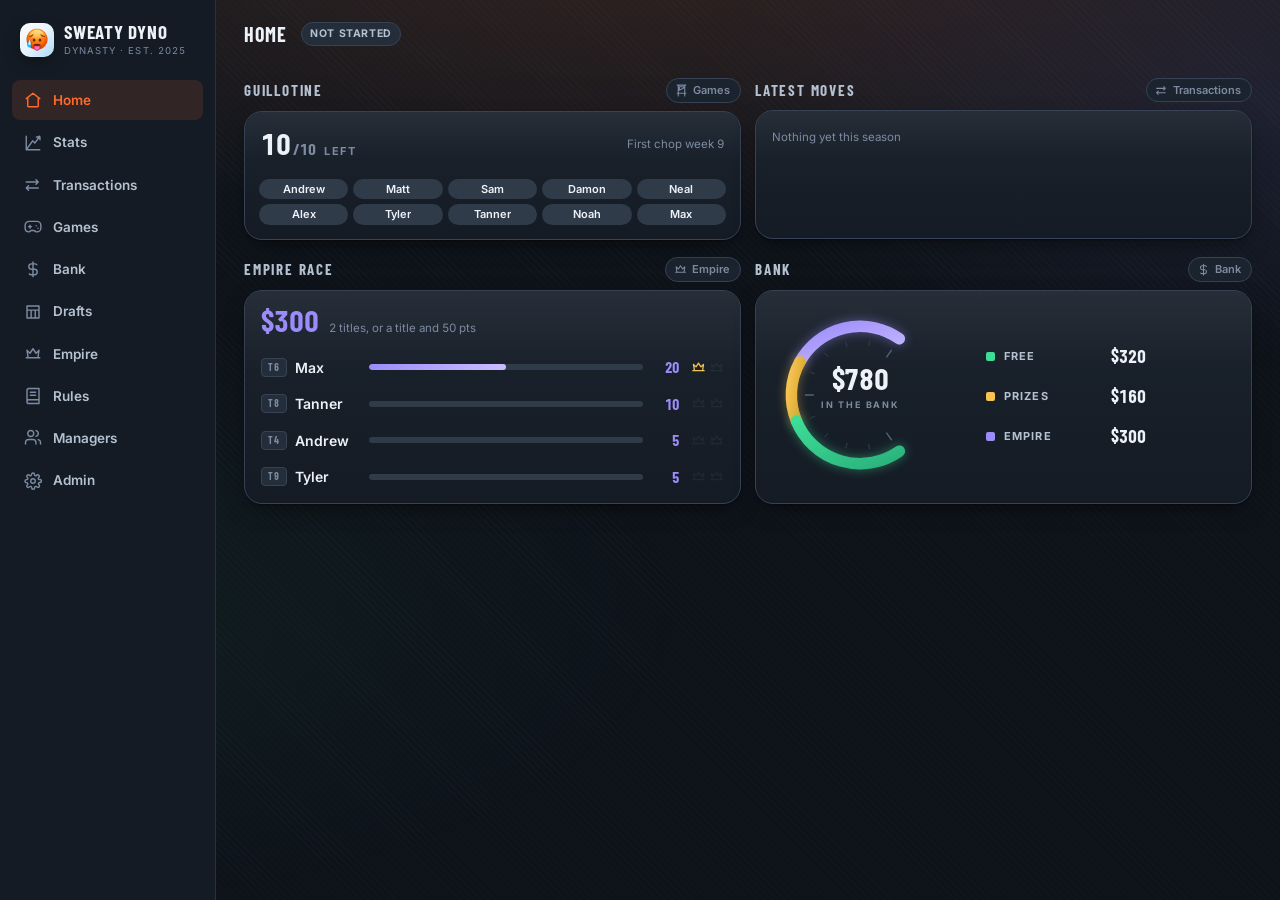
==== sweaty-dyno.html @ fa643830 "Season windows: one line of explanation, a plain header Co-Authored-By: Claude Opus 5.5 <noreply@ant" ====
<!doctype html>
<html lang="en">
<head>
<meta charset="utf-8">
<meta name="viewport" content="width=device-width, initial-scale=1, viewport-fit=cover">
<title>Sweaty Dyno · Dynasty League</title>
<meta name="description" content="Bank, empire pot, minigames, rookie drafts, trades and stats for the Sweaty Dyno dynasty league.">
<meta name="theme-color" content="#0A0D11">
<meta name="mobile-web-app-capable" content="yes">
<meta name="apple-mobile-web-app-capable" content="yes">
<meta name="apple-mobile-web-app-status-bar-style" content="black-translucent">
<link rel="icon" href="[data-uri]">
<link rel="apple-touch-icon" href="apple-touch-icon.png">
<link rel="manifest" href="site.webmanifest">
<link rel="preconnect" href="https://fonts.googleapis.com">
<link rel="preconnect" href="https://fonts.gstatic.com" crossorigin>
<link rel="stylesheet" href="https://fonts.googleapis.com/css2?family=Barlow+Condensed:wght@600;700&family=Inter:wght@400;500;600;700&display=swap">
<style>
/* ============================================================
   SWEATY DYNO — visual system
   Dark telemetry / broadcast aesthetic. Mobile-first.
   ============================================================ */

:root{
  /* ground — a wider value range so cards read as separate planes */
  --bg:#0E131A;
  --bg-2:#141B24;
  --surface:#1B232E;
  --surface-2:#242E3B;
  --surface-3:#303B4A;
  --line:#374355;
  --line-soft:#28323F;

  /* ink */
  --ink:#EDF2F8;
  --ink-2:#B4C1D1;
  --ink-3:#7C8BA0;

  /* signal */
  --heat:#FF6B2C;        /* primary — the dyno needle */
  --heat-dim:#7A3216;
  --mint:#3DDC97;        /* money in / good */
  --gold:#F5C451;        /* champion / empire */
  --violet:#9C8CFA;      /* empire pot */
  --red:#FF4D5E;         /* owed / out */
  --blue:#5AC8FA;

  /* minigame series — the brand accents re-stepped to OKLCH L 0.65 so they work
     as FILLS on the dark surface; validated for CVD separation and contrast.
     Each has a muted twin (chroma x.50, L-.06) for money allocated but not yet
     won: still clearly the section's own colour, ~dE 8.5 from its bright form so
     the split reads, and dE 24+ from the grey track so "not won yet" never looks
     like "not allocated". Pushing the chroma higher drops the split under dE 8. */
  --mg-pre:#8D7CE8; --mg-week:#EC5910; --mg-post:#229CCC; --mg-guil:#B38802;
  --mg-pre-dim:#7B76AA; --mg-week-dim:#AE694F; --mg-post-dim:#57859C; --mg-guil-dim:#8F7B4E;

  /* position chips */
  --qb:#F5695F; --rb:#3DDC97; --wr:#5AC8FA; --te:#F5A94C; --pk:#9C8CFA;

  --r-sm:8px; --r:12px; --r-lg:18px; --r-xl:24px;
  --shadow:0 1px 2px rgba(0,0,0,.4), 0 8px 24px -8px rgba(0,0,0,.6);
  --tab-h:64px;

  --f-display:"Barlow Condensed",ui-sans-serif,system-ui,sans-serif;
  --f-body:"Inter",ui-sans-serif,-apple-system,BlinkMacSystemFont,"Segoe UI",sans-serif;
}

*,*::before,*::after{box-sizing:border-box}
html{-webkit-text-size-adjust:100%}
body{
  margin:0; background:var(--bg); color:var(--ink);
  font-family:var(--f-body); font-size:15px; line-height:1.5;
  -webkit-font-smoothing:antialiased;
  font-variant-numeric:tabular-nums;
  overflow-x:hidden;
}
/* faint carbon weave + top heat bloom */
body::before{
  content:""; position:fixed; inset:0; pointer-events:none; z-index:0;
  background:
    radial-gradient(110% 55% at 50% -8%, rgba(255,107,44,.13), transparent 62%),
    radial-gradient(70% 45% at 100% 12%, rgba(156,140,250,.09), transparent 65%),
    radial-gradient(80% 50% at 0% 68%, rgba(61,220,151,.055), transparent 68%),
    linear-gradient(180deg, rgba(255,255,255,.022), transparent 34%),
    repeating-linear-gradient(45deg, rgba(255,255,255,.016) 0 1px, transparent 1px 5px);
}
h1,h2,h3,h4{margin:0; font-family:var(--f-display); font-weight:700; letter-spacing:.01em; line-height:1.1}
a{color:inherit}
button{font:inherit; color:inherit; background:none; border:none; cursor:pointer}
input,select,textarea{font:inherit; color:inherit; font-variant-numeric:tabular-nums}
/* a number field's spinner is another piece of platform chrome in a white box */
input[type=number]{-moz-appearance:textfield}
input[type=number]::-webkit-outer-spin-button,
input[type=number]::-webkit-inner-spin-button{-webkit-appearance:none;margin:0}
/* A native select paints itself: on macOS a white box with its own arrows,
   whatever background it is given. Drop the platform chrome and draw our own
   caret, so a dropdown looks like everything else in the tool. The option list
   itself still belongs to the OS -- that part cannot be styled. */
select{
  appearance:none;-webkit-appearance:none;cursor:pointer;
  background-image:url('data:image/svg+xml;utf8,<svg xmlns="http://www.w3.org/2000/svg" width="12" height="12" viewBox="0 0 24 24" fill="none" stroke="%237C8BA0" stroke-width="2.5" stroke-linecap="round" stroke-linejoin="round"><path d="m6 9 6 6 6-6"/></svg>');background-repeat:no-repeat;
  background-position:right 8px center;padding-right:26px;
}
select::-ms-expand{display:none}
table{border-collapse:collapse; width:100%}

.ic{width:18px;height:18px;flex:none;stroke-width:2}
.num{font-variant-numeric:tabular-nums; font-feature-settings:"tnum" 1}
.mono{font-family:var(--f-display); font-weight:600; letter-spacing:.02em}
.dim{color:var(--ink-2)} .dimmer{color:var(--ink-3)}
.pos{color:var(--mint)} .neg{color:var(--red)}
.center{text-align:center} .right{text-align:right}
.hide{display:none !important}
.sr{position:absolute;width:1px;height:1px;overflow:hidden;clip:rect(0 0 0 0)}

/* ---------- shell ---------- */
.app{position:relative; z-index:1; min-height:100dvh; display:flex; flex-direction:column}

.topbar{
  position:sticky; top:0; z-index:40;
  display:flex; align-items:center; gap:12px;
  padding:calc(env(safe-area-inset-top) + 12px) 16px 12px;
  background:linear-gradient(180deg, rgba(14,19,26,.96), rgba(14,19,26,.80));
  backdrop-filter:blur(14px); -webkit-backdrop-filter:blur(14px);
  border-bottom:1px solid var(--line-soft);
}
.brand{display:flex; align-items:center; gap:10px; min-width:0}
/* app icon -- generated */
.brand .mark{
  width:34px;height:34px;border-radius:10px;flex:none;
  background-image:url([data-uri]);
  background-size:cover;background-position:center;background-repeat:no-repeat;
  box-shadow:0 0 0 1px rgba(255,255,255,.14) inset, 0 6px 18px -6px rgba(0,0,0,.6);
}
.brand .txt{min-width:0}
.brand h1{font-size:21px; text-transform:uppercase; letter-spacing:.04em; white-space:nowrap}
.brand small{display:block; font-size:10px; letter-spacing:.16em; text-transform:uppercase; color:var(--ink-3); margin-top:1px}

/* Sits inside a page now, not the chrome -- and the select is already a pill,
   so it does not need a second one wrapped around it and the label. */
.season-pick{display:flex; align-items:center; gap:8px; flex:none}
.season-pick span{font-size:10px;letter-spacing:.14em;text-transform:uppercase;color:var(--ink-3)}
.season-pick select{
  background-color:var(--surface-2); border:1px solid var(--line); border-radius:999px;
  padding:3px 22px 3px 10px; font-family:var(--f-display); font-weight:700; font-size:14px;
  letter-spacing:.03em; background-position:right 6px center;
}

/* A page that owns a season control puts it on a header line with the title. */
.view-hd{display:flex;align-items:center;gap:10px;margin:0 0 14px;flex-wrap:wrap}
.view-hd h2{
  font-family:var(--f-display);font-size:20px;font-weight:700;
  text-transform:uppercase;letter-spacing:.05em;margin-right:auto;
}
.view-hd .chip{margin-right:auto;margin-left:-4px}
.view-hd h2 + .chip{margin-left:0}

main{flex:1; padding:18px 16px calc(var(--tab-h) + env(safe-area-inset-bottom) + 28px); max-width:1180px; width:100%; margin:0 auto}

/* ---------- nav ---------- */
.tabbar{
  position:fixed; left:0; right:0; bottom:0; z-index:50;
  display:grid; grid-template-columns:repeat(5,1fr);
  background:rgba(18,24,32,.94); backdrop-filter:blur(18px); -webkit-backdrop-filter:blur(18px);
  border-top:1px solid var(--line-soft);
  padding-bottom:env(safe-area-inset-bottom);
}
.tabbar button{
  display:flex; flex-direction:column; align-items:center; justify-content:center; gap:3px;
  height:var(--tab-h); color:var(--ink-3); position:relative;
  transition:color .16s;
}
.tabbar button span{font-size:10px; letter-spacing:.08em; text-transform:uppercase; font-weight:600}
.tabbar button svg{width:21px;height:21px;stroke-width:1.9}
.tabbar button[aria-current="page"]{color:var(--heat)}
.tabbar button[aria-current="page"]::before{
  content:""; position:absolute; top:0; left:50%; transform:translateX(-50%);
  width:26px; height:2px; background:var(--heat); border-radius:0 0 3px 3px;
  box-shadow:0 0 12px var(--heat);
}
.sidenav{display:none}

/* "More" sheet */
.sheet-backdrop{position:fixed;inset:0;z-index:60;background:rgba(0,0,0,.6);backdrop-filter:blur(3px);
  opacity:0;pointer-events:none;transition:opacity .2s}
.sheet-backdrop.open{opacity:1;pointer-events:auto}
.sheet{
  position:fixed; left:0;right:0;bottom:0; z-index:61;
  background:var(--surface); border-top:1px solid var(--line);
  border-radius:var(--r-xl) var(--r-xl) 0 0; padding:10px 14px calc(env(safe-area-inset-bottom) + 18px);
  transform:translateY(102%); transition:transform .26s cubic-bezier(.2,.8,.2,1);
}
/* all ten tabs: on a short phone it scrolls rather than running off the top */
.sheet{max-height:85dvh;overflow-y:auto}
.sheet.open{transform:translateY(0)}
.sheet .grab{width:38px;height:4px;border-radius:99px;background:var(--surface-3);margin:6px auto 14px}
.sheet a,.sheet button.sheet-item{
  display:flex;align-items:center;gap:14px;width:100%;text-align:left;
  padding:14px 12px; border-radius:var(--r); text-decoration:none;
  font-weight:600; letter-spacing:.01em;
}
.sheet button.sheet-item:active{background:var(--surface-2)}
.sheet button.sheet-item svg{width:20px;height:20px;color:var(--ink-3);stroke-width:1.9}
.sheet button.sheet-item[aria-current="page"]{background:var(--surface-2); color:var(--heat)}
.sheet button.sheet-item[aria-current="page"] svg{color:var(--heat)}

/* ---------- primitives ---------- */
.card{
  position:relative;
  background:linear-gradient(180deg,var(--surface),var(--bg-2));
  border:1px solid var(--line); border-radius:var(--r-lg); box-shadow:var(--shadow);
  /* clip to the radius: a table header's square corners used to sit proud of it.
     Safe because popovers, toasts and modals all mount on <body>, not in here. */
  overflow:hidden;
}
.card::before{
  content:""; position:absolute; inset:0; border-radius:inherit; pointer-events:none;
  background:linear-gradient(180deg,rgba(255,255,255,.05),transparent 38%);
}
.card > *{position:relative}
.card + .card{margin-top:14px}
.card-hd{
  display:flex; align-items:center; gap:10px;
  padding:14px 16px; border-bottom:1px solid var(--line-soft);
  background:linear-gradient(180deg,rgba(255,255,255,.035),transparent);
  border-radius:var(--r-lg) var(--r-lg) 0 0;
}
.card-hd h2,.card-hd h3{font-size:16px; text-transform:uppercase; letter-spacing:.07em}
.card-hd .sub{font-size:11px;color:var(--ink-3);letter-spacing:.1em;text-transform:uppercase}
.card-hd .spacer{margin-left:auto}
.card-bd{padding:16px}
.card-bd.flush{padding:0}

.section-title{
  font-family:var(--f-display); font-size:12px; font-weight:700;
  letter-spacing:.2em; text-transform:uppercase; color:var(--ink-3);
  margin:26px 0 10px; display:flex; align-items:center; gap:10px;
}
.section-title::after{content:"";flex:1;height:1px;
  background:linear-gradient(90deg,var(--line),transparent)}

/* The +/- marker is a real element with two bars, inserted only on titles that
   actually toggle — so it is never an affordance that does nothing. The vertical
   bar collapses into the horizontal one, turning the plus into a minus. */
/* A heading you click is a control, so it reads a step larger than a plain
   label -- the tighter letterspacing keeps the extra size from spreading the
   words out. Only the ones app.js actually wired are affected: a title inside a
   card is a label and stays as it was. */
.section-title[aria-expanded]{
  cursor:pointer;user-select:none;
  font-size:13.5px;letter-spacing:.16em;margin-top:28px;
}
.section-title[aria-expanded] .sec-mark{width:14px;height:14px}
.section-title[aria-expanded]:hover{color:var(--ink-2)}
.section-title[aria-expanded]:focus-visible{outline:2px solid var(--heat);outline-offset:3px;border-radius:4px}
.section-title[aria-expanded="false"]{color:var(--ink-2)}

/* Two real bars, not pseudo-elements: Chrome does not reliably restyle a
   pseudo when an ANCESTOR's attribute changes, which left the plus stuck as a
   minus. The state class lives on the marker itself. */
.sec-mark{position:relative;width:13px;height:13px;flex:none;display:block}
.sec-mark b{position:absolute;background:var(--heat);opacity:.85;border-radius:2px;
  transition:opacity .16s ease}
.sec-mark b:first-child{left:0;right:0;top:50%;height:2px;margin-top:-1px}
.sec-mark b:last-child{top:0;bottom:0;left:50%;width:2px;margin-left:-1px}
.sec-mark.open b:last-child{display:none}
.section-title[aria-expanded]:hover .sec-mark b{opacity:1}

.sec-body[hidden]{display:none}

.chip{
  display:inline-flex;align-items:center;gap:5px;
  font-size:10.5px;font-weight:700;letter-spacing:.09em;text-transform:uppercase;
  padding:3px 8px;border-radius:999px;border:1px solid var(--line);
  background:var(--surface-2); color:var(--ink-2); white-space:nowrap;
}
.chip.heat{color:var(--heat);border-color:rgba(255,107,44,.35);background:rgba(255,107,44,.10)}
.chip.mint{color:var(--mint);border-color:rgba(61,220,151,.3);background:rgba(61,220,151,.09)}
.chip.gold{color:var(--gold);border-color:rgba(245,196,81,.32);background:rgba(245,196,81,.10)}
.chip.violet{color:var(--violet);border-color:rgba(156,140,250,.32);background:rgba(156,140,250,.10)}
.chip.blue{color:var(--blue);border-color:rgba(90,200,250,.32);background:rgba(90,200,250,.10)}
.chip.red{color:var(--red);border-color:rgba(255,77,94,.32);background:rgba(255,77,94,.10)}
/* podium places -- silver cool enough to read against gold, bronze warm but
   clear of --heat so it never looks like the minigame accent */
.chip.silver{color:#CBD5E1;border-color:rgba(203,213,225,.3);background:rgba(203,213,225,.09)}
.chip.bronze{color:#C98C4E;border-color:rgba(201,140,78,.34);background:rgba(201,140,78,.11)}
.chip.ghost{background:transparent}
.chip.plain{text-transform:none;letter-spacing:.01em;font-weight:600;font-size:11.5px}

.pos-chip{
  display:inline-grid;place-items:center; width:26px;height:17px;border-radius:4px;
  font-family:var(--f-display);font-size:10.5px;font-weight:700;letter-spacing:.06em;
  color:#080C10; flex:none;
}
.pos-QB{background:var(--qb)} .pos-RB{background:var(--rb)} .pos-WR{background:var(--wr)}
.pos-TE{background:var(--te)} .pos-K{background:var(--pk)}
.pos-none{background:var(--surface-3); color:var(--ink-3)}

.btn{
  display:inline-flex;align-items:center;justify-content:center;gap:7px;
  padding:9px 14px;border-radius:var(--r-sm);border:1px solid var(--line);
  background:var(--surface-2); font-size:13px;font-weight:600;letter-spacing:.02em;
  transition:background .14s,border-color .14s;
}
.btn:active{background:var(--surface-3)}
.btn svg{width:15px;height:15px;stroke-width:2}
.btn.primary{background:var(--heat);border-color:var(--heat);color:#160800}
.btn.primary:active{background:#E85D22}
.btn.sm{padding:6px 10px;font-size:12px}
.btn.ghost{background:transparent}
.btn[disabled]{opacity:.4;pointer-events:none}
/* reads as an aside until you go for it */
.btn.danger{color:var(--red);border-color:rgba(255,77,94,.22)}
.btn.danger:hover{background:rgba(255,77,94,.12);border-color:rgba(255,77,94,.45)}
.btn.danger:active{background:rgba(255,77,94,.2)}

/* team identity dot — hue derived from team number */
.tname{display:inline-flex;align-items:center;gap:8px;min-width:0}
.tname b{font-weight:600;overflow:hidden;text-overflow:ellipsis;white-space:nowrap}
.tnum{
  font-family:var(--f-display);font-size:10px;font-weight:700;color:var(--ink-3);
  letter-spacing:.06em; background:var(--surface-2); border:1px solid var(--line);
  border-radius:4px; padding:1px 2px; flex:none;
  min-width:26px; text-align:center; box-sizing:border-box;   /* T1 and T10 align */
}

/* stat tiles */
.tiles{display:grid;grid-template-columns:repeat(2,1fr);gap:10px}
.hero{display:flex;flex-direction:column;gap:14px}
.tile{
  --tint:255,255,255;
  background:
    linear-gradient(165deg, rgba(var(--tint),.17), rgba(var(--tint),.05) 44%, transparent 76%),
    linear-gradient(165deg,var(--surface),var(--bg-2));
  border:1px solid var(--line); border-radius:var(--r); padding:13px 14px; position:relative; overflow:hidden;
}
.tile::before{content:"";position:absolute;left:0;right:0;top:0;height:2px;
  background:linear-gradient(90deg, rgb(var(--tint)), rgba(var(--tint),.12));opacity:.85}
.tile::after{content:"";position:absolute;inset:0;border-radius:var(--r);pointer-events:none;
  background:linear-gradient(180deg,rgba(255,255,255,.05),transparent 42%)}
.tile.bare{background:none;border:none;padding:0}
.tile.bare::before,.tile.bare::after{display:none}
.tile.accent{--tint:255,107,44}
.tile.mint{--tint:61,220,151}
.tile.gold{--tint:245,196,81}
.tile.violet{--tint:156,140,250}
.tile.red{--tint:255,77,94}
.tile.blue{--tint:90,200,250}
.tile:not(.accent):not(.mint):not(.gold):not(.violet):not(.red){--tint:132,166,214}
.tile .k{font-size:9.5px;letter-spacing:.15em;text-transform:uppercase;color:var(--ink-3);font-weight:700}
.tile .v{font-family:var(--f-display);font-size:30px;font-weight:700;line-height:1.05;margin-top:5px;letter-spacing:.005em}
.tile .m{font-size:11px;color:var(--ink-3);margin-top:3px}
/* The season's shape in one card: kinds down the side, phases across the top,
   each said once. The counts carry the weight; everything that labels them is
   deliberately quieter. */
.sum{margin-top:8px}
.sum-row{display:grid;grid-template-columns:minmax(96px,160px) 1fr 1fr 1fr;align-items:center;
  gap:12px;padding:11px 16px;border-top:1px solid var(--line-soft)}
/* the phases share what is left rather than hugging the right edge, so a wide
   card has no dead middle */
.sum-row > div,.sum-row.hd span + span{text-align:center}
/* A rule between every column, and the two phases held back a step: the row
   then reads as this plus this equals that, rather than three separate figures
   that happen to sit together. */
.sum-row > div + div,.sum-row.hd span + span + span{
  border-left:1px solid var(--line-soft);padding-left:12px}
.sum-row > div:not(.tot){opacity:.62}
.sum-row.hd .tot{color:var(--ink-2)}
.sum-row.hd{padding:9px 16px 5px;border-top:0}
.sum-row.hd span{font-size:9.5px;letter-spacing:.14em;text-transform:uppercase;color:var(--ink-3)}
.sum-row b{font-family:var(--f-display);font-size:18px;font-weight:700;
  letter-spacing:.03em;color:var(--ink-2)}
/* Count and money read as one figure -- same size, the money in parentheses --
   and the pair centres under its column heading. */
.sum-row > div{display:flex;align-items:baseline;justify-content:center;gap:7px}
.sum-row em{font-style:normal;font-family:var(--f-display);
  font-size:24px;font-weight:700;line-height:1.1;letter-spacing:.01em}
.sum-row em.none{color:var(--ink-3);opacity:.5}
.sum-row i{font-style:normal;font-family:var(--f-display);font-size:24px;
  font-weight:700;line-height:1.1;letter-spacing:.01em;color:var(--mint)}
/* The slash is punctuation, not data: it belongs to neither figure, so it takes
   neither figure's colour. Its line-height is pinned to the figures' -- left to
   inherit the body's 1.5 it made the waiver rows taller than the free-agent
   ones, which is the whole reason the money moved out from underneath. */
.sum-row s{text-decoration:none;font-family:var(--f-display);font-size:20px;
  font-weight:400;line-height:1.1;color:var(--ink-3);opacity:.7}
.tile.accent .v{color:var(--heat)} .tile.mint .v{color:var(--mint)}
.tile.gold .v{color:var(--gold)} .tile.violet .v{color:var(--violet)}
/* best is green and worst red; a margin is neither, so blowout is blue */
.tile.red .v{color:var(--red)} .tile.blue .v{color:var(--blue)}

/* data rows */
.rows{display:flex;flex-direction:column}
.row{
  display:flex;align-items:center;gap:12px;padding:12px 16px;
  border-bottom:2px solid var(--line);
}
.row:last-child{border-bottom:none}
.row .grow{flex:1;min-width:0}
.row .t{font-weight:600;font-size:14px;overflow:hidden;text-overflow:ellipsis;white-space:nowrap}
.row .s{font-size:11.5px;color:var(--ink-3);margin-top:2px}
.row .val{font-family:var(--f-display);font-size:19px;font-weight:700;flex:none}

/* The empire header: pot and race are two halves of one card. The pot states
   the rule, the race shows who is near it, so they share a surface and a
   divider rather than being two cards with a gap between them. */
.empire-top{overflow:hidden}
.empire-top .pot-side{
  position:relative;overflow:hidden;text-align:center;
  padding:24px 16px 18px;border-bottom:1px solid var(--line-soft);
  display:flex;flex-direction:column;justify-content:center;
}
.empire-top .pot-side::before{
  content:"";position:absolute;left:50%;top:-46%;transform:translateX(-50%);
  width:340px;height:340px;border-radius:50%;pointer-events:none;
  background:radial-gradient(circle,rgba(156,140,250,.17),transparent 62%);
}
.empire-top .pot-side > *{position:relative}
.empire-top .race{padding:12px 0}

/* The pot's growth chart takes whatever height the race leaves, so the two
   halves finish together instead of the left one trailing off into a gap. */
.pot-growth{
  display:flex;gap:4px;justify-content:center;align-items:stretch;
  /* the rule text above wraps to two lines and was landing almost on the bars.
     Only the desktop column has slack to give -- stacked, the card is already
     snug and a big gap there would just look loose. */
  margin-top:22px;flex:1 1 auto;
  /* takes up slack, but capped: the pot plateaus once it is funded, so the flat
     grey tail would otherwise become the biggest thing on the card */
  min-height:62px;max-height:116px;
}
.pot-growth .col{
  flex:1;max-width:56px;min-width:0;
  display:flex;flex-direction:column;justify-content:flex-end;gap:5px;
}
.pot-growth .bar{width:100%;border-radius:3px;flex:none}
.pot-growth span{font-size:9.5px;color:var(--ink-3);font-weight:600;flex:none}
@media (min-width:900px){
  /* no align-items:start -- the columns stretch so the divider runs the full
     height of the card instead of stopping where the pot's content ends */
  .empire-top{display:grid;grid-template-columns:minmax(272px,336px) 1fr}
  .empire-top .pot-side{border-bottom:none;border-right:1px solid var(--line-soft)}
  .empire-top .pot-growth{margin-top:46px}
}

/* One line per manager, no rules between them -- ten of them read as a block. */
.race{display:flex;flex-direction:column}
.race-row{display:flex;align-items:center;gap:12px;padding:4px 16px}
/* the team tag and name, as on Home */
.race-row .who{
  flex:none;width:128px;display:flex;font-size:13.5px;font-weight:600;color:var(--ink);
  overflow:hidden;text-overflow:ellipsis;white-space:nowrap;
}
.race-row.out .who{color:var(--ink-3)} .race-row.out .who b{font-weight:500}
.race-row .meter{flex:1;height:10px}
.race-row .pts{
  flex:none;min-width:28px;text-align:right;font-variant-numeric:tabular-nums;
  font-family:var(--f-display);font-size:18px;font-weight:700;color:var(--violet);
}
.race-row .pts.zero{color:var(--ink-3)}
/* Room for every crown the pot demands, filled or not, so an earned one always
   lands in the same column and the gap beside it is what is still to win. */
.race-row .ttl{
  flex:none;display:flex;align-items:center;gap:4px;
  width:calc(var(--slots,2) * 16px + (var(--slots,2) - 1) * 4px);
}
.race-row .ttl svg{width:16px;height:16px;stroke-width:2.1}
.race-row .ttl .on{color:var(--gold)}
/* a title still to win: the crown's outline, in the grey of an empty bar */
/* dark enough to sit back into the card: it says a slot is there, it
   should not compete with the gold ones for the eye */
/* translucent, not a fixed grey: the Empire card is lighter at the top, and a
   solid shade vanished there while still showing lower down */
.race-row .ttl .off,.hm-crowns .off{color:rgba(255,255,255,.05)}

/* meter */
.meter{height:6px;border-radius:99px;background:var(--surface-3);overflow:hidden}
.meter > i{display:block;height:100%;border-radius:99px;background:var(--heat);transition:width .5s cubic-bezier(.2,.8,.2,1)}
.meter.mint > i{background:var(--mint)} .meter.violet > i{background:linear-gradient(90deg,var(--violet),#C9BDFF)}
.meter.gold > i{background:var(--gold)}

/* tables */
.tw{overflow-x:auto;-webkit-overflow-scrolling:touch}
table.dt{font-size:13px; min-width:100%}
table.dt th{
  text-align:left;font-family:var(--f-display);font-size:11px;font-weight:700;
  letter-spacing:.13em;text-transform:uppercase;color:var(--ink-3);
  padding:10px 12px;border-bottom:1px solid var(--line);white-space:nowrap;
  position:sticky;top:0;background:var(--bg-2);z-index:1;
}
table.dt td{padding:10px 12px;border-bottom:1px solid var(--line-soft);white-space:nowrap}
table.dt tbody tr:last-child td{border-bottom:none}
/* Every body cell is opaque so the frozen first column can simply match its own
   row. Tints are a layer ON the base rather than a translucent replacement --
   a see-through sticky cell would let the scrolled columns show through it. */
table.dt tbody td{background:var(--surface)}
table.dt tbody tr.total td{
  border-top:1px solid var(--line);font-weight:700;
  background:linear-gradient(rgba(255,255,255,.022),rgba(255,255,255,.022)),var(--surface);
}
table.dt td.n,table.dt th.n{text-align:right;font-variant-numeric:tabular-nums}
table.dt td.sticky,table.dt th.sticky{
  position:sticky;left:0;z-index:2;box-shadow:1px 0 0 var(--line-soft);
}
table.dt th.sticky{background:var(--bg-2);z-index:3}
/* One width for every season column, so the surplus is shared evenly instead of
   going to whichever column happens to hold the widest figure. The label column
   takes width:1% -- with nowrap that collapses it to its longest name and hands
   the rest of the table to the columns that carry the data. */
/* width equalises the SURPLUS when the table is narrower than its container;
   min-width stops the columns being squeezed proportionally when it is wider,
   which is what let the "$150" column win again on a phone. With a floor, the
   table overflows instead and .tw scrolls it -- which is the intended behaviour
   there anyway. */
table.dt th.n{width:76px;min-width:76px}
table.dt th.sticky{width:1%}

/* empty state */
.empty{padding:34px 20px;text-align:center;color:var(--ink-3)}
.empty svg{width:34px;height:34px;stroke-width:1.4;color:var(--surface-3);margin-bottom:10px}
.empty p{margin:0 0 4px;font-weight:600;color:var(--ink-2);font-size:14px}
.empty small{font-size:12px;line-height:1.6;display:block;max-width:34ch;margin:0 auto}

/* banner */
.banner{
  display:flex;gap:11px;align-items:flex-start;padding:12px 14px;border-radius:var(--r);
  background:rgba(255,107,44,.07);border:1px solid rgba(255,107,44,.26);font-size:12.5px;line-height:1.5;
}
.banner svg{width:17px;height:17px;color:var(--heat);flex:none;margin-top:1px;stroke-width:2}
.banner b{color:var(--heat)}

/* ---------- gauge (dashboard hero) ---------- */
.gauge-card{position:relative;overflow:hidden;padding:14px 16px 18px;text-align:center}
.gauge-card::before{
  content:"";position:absolute;left:50%;top:-40%;transform:translateX(-50%);
  width:340px;height:340px;border-radius:50%;
  background:radial-gradient(circle,rgba(255,107,44,.16),transparent 62%);pointer-events:none;
}
/* overflow:visible, because an SVG clips to its viewport by default and the
   glow under the arc is a filter that paints past it -- no height guess can
   settle that, only letting it out. It is pulled up so the arc's foot clears
   the legend rather than the legend being pulled up to meet it. */
.gauge{position:relative;width:268px;max-width:82vw;margin:-10px auto 0;display:block;overflow:visible}
/* 44% of the taller box puts the figure where 52% of the short one did --
   just above the arc's centre */
.gauge-val{
  position:absolute;left:0;right:0;top:44%;transform:translateY(-50%);text-align:center;pointer-events:none;
}
.gauge-val .big{font-family:var(--f-display);font-size:50px;font-weight:700;line-height:1;letter-spacing:-.01em}
.gauge-val .lbl{font-size:9.5px;letter-spacing:.2em;text-transform:uppercase;color:var(--ink-3);margin-top:5px;font-weight:700}
.gauge-legend{display:flex;justify-content:center;gap:18px;margin-top:8px;flex-wrap:wrap}
.gauge-legend div{display:flex;align-items:center;gap:6px;font-size:11px;color:var(--ink-2)}
.gauge-legend i{width:8px;height:8px;border-radius:2px;display:block}

/* One card, one graphic: the dial and its own segments spelled out beside it.
   The claims give the card a reason to be wide, rather than a narrow card
   sitting in a wide space. */
/* No card. A box with a visible edge far from its contents reads as a box that
   failed to fill, however its contents are aligned -- and there is nothing
   honest left to put in one, since every candidate figure is already on screen
   somewhere below. On the page itself, the space beside it is unremarkable. */
.bank-hero{display:grid;grid-template-columns:1fr;gap:4px;
  margin:0 0 6px;position:relative}
.bank-hero::before{
  content:"";position:absolute;left:24%;top:-42%;transform:translateX(-50%);
  width:420px;height:420px;border-radius:50%;z-index:-1;
  background:radial-gradient(circle,rgba(255,107,44,.13),transparent 64%);pointer-events:none;
}
.bh-dial{position:relative;display:flex;justify-content:center}
.bh-claims{list-style:none;margin:0;padding:0;display:flex;flex-direction:column;justify-content:center;gap:2px}
/* the figure belongs to its label, so it sits close to it and the detail text
   is pushed clear -- the column gaps do that, not a margin on right-aligned
   text, which cannot move */
/* wide enough for the longest label on one line -- the columns are fixed so the
   figures align, and a label that wraps breaks that */
.bh-claims li{
  display:grid;grid-template-columns:10px 102px 72px 1fr;align-items:baseline;
  gap:7px;padding:10px 4px;
}
.bh-claims .bh-m{margin-left:20px}
.bh-claims li + li{border-top:1px solid var(--line-soft)}
/* on the label's own line, not centred in a row the figure makes taller --
   the swatch belongs to the small caps beside it */
.bh-claims i{width:9px;height:9px;border-radius:2px;align-self:baseline;position:relative;top:0}
.bh-k{font-size:12.5px;letter-spacing:.1em;text-transform:uppercase;color:var(--ink-2);
  font-weight:700;white-space:nowrap}
.bh-claims b{font-family:var(--f-display);font-size:22px;font-weight:700;text-align:right;letter-spacing:-.01em;margin-right:6px}
.bh-m{font-size:11.5px;color:var(--ink-3);line-height:1.45}
@media (min-width:760px){
  /* side by side, starting at the page's own left edge like every other
     section -- with no card there is nothing to centre inside */
  .bank-hero{grid-template-columns:auto auto;justify-content:start;gap:34px;margin-bottom:10px}
}
@media (max-width:620px){
  /* One line per claim rather than two: three claims were costing six rows
     under the dial, which is most of a phone screen before anything is said. */
  /* spread as far as the longest detail string will allow before it clips */
  .bh-claims li{grid-template-columns:9px 84px 56px minmax(0,1fr);gap:8px;padding:8px 2px 8px 8px}
  .bh-claims .bh-k{font-size:11px;letter-spacing:.06em}
  .bh-claims b{font-size:19px;text-align:right;margin-right:8px}
  .bh-claims .bh-m{margin-left:13px;font-size:10px;
    overflow:hidden;text-overflow:ellipsis;white-space:nowrap}
}

/* ---------- draft board ---------- */
/* One rule covers both cases, with no breakpoint and no min-width:max-content
   (which is what used to force the grid wider than its card and push the tenth
   column off): each column is at least 78px and otherwise shares the width
   evenly. Wide enough, every slot is on screen; too narrow, .board scrolls. */
.board{overflow-x:auto;-webkit-overflow-scrolling:touch;padding:2px 0 8px}
.board-grid{
  display:grid;gap:6px;padding:0 14px 4px;
  grid-template-columns:repeat(var(--cols),minmax(78px,1fr));
}
/* the board is the whole card -- no rule under the header, nothing under the grid */
.draft-card .card-hd{border-bottom:none}

/* Name only, no slot number and no team stripe -- the pick numbers underneath
   carry the slot, so the header can be a thin label instead of a card. */
.board-head{
  display:flex;align-items:center;justify-content:center;min-width:0;width:100%;
  padding:5px 6px;border-radius:var(--r-sm);
  background:var(--surface-2);border:1px solid var(--line);
  font-size:11.5px;font-weight:700;color:var(--ink);cursor:pointer;
  overflow:hidden;text-overflow:ellipsis;white-space:nowrap;
}
.board-head:hover{border-color:var(--heat)}
/* Picking one manager out of the board: his head and the picks he made hold
   their colour, everything else falls back far enough to read as background
   without disappearing. */
.board-grid.focused .board-head:not(.on){opacity:.3}
.board-grid.focused .pick:not(.on){opacity:.16}
.board-head.on{border-color:var(--heat);color:var(--heat);background:rgba(255,107,44,.1)}
.board-grid.focused .pick.on{box-shadow:0 0 0 1px var(--heat)}
.pick{
  min-width:0;border-radius:var(--r-sm);
  background:var(--surface);border:1px solid var(--line);
  display:flex;flex-direction:column;position:relative;overflow:hidden;
}
.pick .body{padding:7px 9px 8px;display:flex;flex-direction:column;gap:3px;min-width:0}
.pick .no{font-family:var(--f-display);font-size:10px;font-weight:700;color:var(--ink-3);letter-spacing:.08em}
/* first name small over last name -- the shape a draft board is read in */
.pick .nm{display:flex;flex-direction:column;line-height:1.16;min-width:0}
.pick .nm b,.pick .nm i{overflow:hidden;text-overflow:ellipsis;white-space:nowrap;display:block}
.pick .nm b{font-size:11.5px;font-weight:500;color:var(--ink-2)}
.pick .nm i{font-style:normal;font-size:13px;font-weight:700;color:var(--ink)}

/* A traded slot says so in a strip along the BOTTOM: the pick number and the
   name then sit at the same height in every cell, traded or not. */
.tr-banner{
  margin-top:auto;
  display:flex;align-items:center;gap:4px;padding:2px 8px;min-width:0;
  font-size:9.5px;font-weight:700;letter-spacing:.05em;text-transform:uppercase;
  color:var(--heat);background:rgba(255,107,44,.15);
  border-top:1px solid rgba(255,107,44,.3);
  overflow:hidden;text-overflow:ellipsis;white-space:nowrap;
}
.tr-banner .ar{font-size:11px;line-height:1;flex:none}
.pick.blank{background:repeating-linear-gradient(45deg,var(--surface) 0 6px,transparent 6px 12px);opacity:.5}

/* ---------- draft haul ---------- */
/* One row per manager, same shape and divider weight as a minigame row. */
.haul-list{display:flex;flex-direction:column}
.haul{border-bottom:2px solid var(--line)}
.haul:last-child{border-bottom:none}
.haul-hd{display:flex;align-items:center;gap:10px;padding:9px 14px;cursor:pointer;min-width:0}
.haul-hd:focus-visible{outline:2px solid var(--heat);outline-offset:-2px}
.haul-hd:active{background:var(--surface-2)}
.haul-hd .tnum{
  font-family:var(--f-display);font-size:10px;font-weight:700;color:var(--ink-3);
  letter-spacing:.06em;background:var(--surface-2);border:1px solid var(--line);
  border-radius:4px;padding:2px 5px;flex:none;min-width:30px;text-align:center;
}
.haul-hd .who{font-size:14px;font-weight:700;overflow:hidden;text-overflow:ellipsis;white-space:nowrap}
.haul-hd .cnt{
  margin-left:auto;flex:none;white-space:nowrap;color:var(--ink-3);
  font-family:var(--f-display);font-size:15px;font-weight:700;
}
.haul .acc-caret{transition:transform .18s;color:var(--ink-3);flex:none}
.haul.open .acc-caret{transform:rotate(90deg)}
/* Pills sized to their own name, wrapping, flush with the row's left edge. */
.haul-bd{display:none;flex-wrap:wrap;gap:6px;padding:0 14px 11px}
.haul.open .haul-bd{display:flex}
.haul-pick{
  display:inline-flex;align-items:baseline;gap:7px;min-width:0;max-width:100%;
  padding:4px 11px;border-radius:999px;font-size:12.5px;font-weight:600;
  background:var(--surface);border:1px solid var(--line);
}
.haul-pick b{
  font-family:var(--f-display);font-size:10px;font-weight:700;color:var(--ink-3);
  letter-spacing:.06em;flex:none;
}
.haul-pick > span{overflow:hidden;text-overflow:ellipsis;white-space:nowrap}

/* Position is carried by the surface itself, so no chip inside it. Tinted rather
   than solid: thirty saturated blocks would drown the names they are labelling.
   Shared by the board cells and the draft-haul rows -- declared after both so it
   wins over their base background. */
.tint-QB{background:rgba(245,105,95,.15);border-color:rgba(245,105,95,.36)}
.tint-RB{background:rgba(61,220,151,.13);border-color:rgba(61,220,151,.34)}
.tint-WR{background:rgba(90,200,250,.13);border-color:rgba(90,200,250,.34)}
.tint-TE{background:rgba(245,169,76,.14);border-color:rgba(245,169,76,.36)}
.tint-K{background:rgba(156,140,250,.15);border-color:rgba(156,140,250,.36)}


/* ---------- trades ---------- */
.trade{border:1px solid var(--line);border-radius:var(--r);background:var(--surface);overflow:hidden}
.trade + .trade{margin-top:10px}
.trade-hd{
  position:relative;display:flex;align-items:center;min-height:42px;
  background:var(--surface-2);border-bottom:1px solid var(--line-soft);
}
/* the date rides on top of the name row rather than under it: one header row,
   whatever is in it */
.trade-meta{
  position:absolute;right:13px;top:50%;transform:translateY(-50%);
  display:flex;align-items:center;gap:9px;
}
/* one name per column, mirroring the body grid so each sits over its own haul */
.trade-names{display:none;flex:1;grid-template-columns:1fr;gap:1px}
.trade-hd .d{font-family:var(--f-display);font-size:13px;font-weight:700;letter-spacing:.06em;color:var(--ink-2)}
.trade-body{display:grid;grid-template-columns:1fr;gap:1px;background:var(--line-soft)}
.trade-side{background:var(--surface);padding:11px 0}
/* "gets" is a third the size of the name beside it. At 13.5px the name's line
   box was tight enough that bottom-aligning was the only thing that moved it;
   at 15px the box is taller, so the bottoms now sit well below the name and the
   baseline is the right line to share. The team number keeps its own centring,
   being a box rather than a word. */
.who{display:flex;align-items:baseline;gap:8px;padding:10px 13px 9px}
.who .tnum{align-self:center}
.trade-side .who{padding:0 13px 7px}
.trade-side ul{padding:0 13px}
.who b,.ab-who b{font-size:15px}
.who .arrow,.ab-who .arrow{font-size:10px;letter-spacing:.12em;text-transform:uppercase;color:var(--ink-3);font-weight:700}
.trade-side ul{margin:0;list-style:none;display:flex;flex-direction:column;gap:5px}
/* baseline so the club sits on the player's line, as it does on a pickup; the
   chip keeps its own centring, being a box rather than a word */
.trade-side li{display:flex;align-items:baseline;gap:7px;font-size:13px}
.trade-side li .pos-chip{align-self:center}
.trade-side li .pk{color:var(--ink-2);font-style:italic}
/* the header carries the managers and nothing else -- a "Trade" chip on a trade
   said nothing the page had not already said */
/* who an asset came from, which only a 3+ team deal needs spelling out */
.trade-side li .from{font-size:11px;color:var(--ink-3);white-space:nowrap}
.trade.is-cond{border-color:color-mix(in oklab,var(--violet) 45%,var(--line))}
/* a second, quieter row of pills for filtering inside a tab */
/* A waiver line: manager, who came in, who went out, what it cost. In and out
   are the same size and shape so the drop is read, not skimmed past. */
/* Each pickup is its own card rather than a row in a table: they are separate
   events, and a shared grid made a week of them read as one block. */
.wv-list{display:flex;flex-direction:column;gap:10px}
.row.wv{
  display:grid;grid-template-columns:minmax(0,1fr) auto;gap:5px 12px;align-items:center;
  border:1px solid var(--line);border-radius:var(--r);background:var(--surface);
  padding:11px 14px;
}
.wv-in{grid-column:1}
.wv-out{grid-column:1}
.wv-who{grid-column:1;min-width:0;display:flex;align-items:baseline;gap:5px;font-size:13.5px}
.wv-who b{font-weight:600;color:var(--ink-2);white-space:nowrap}
/* the date wears the same grey as a club, so every line is one row of phrases */
.wv-who span{font-size:12px;color:var(--ink-3);white-space:nowrap}
/* baseline, not centre: the club is smaller than the name, and centring it in
   the row floated it above the name's baseline. The chip keeps its own
   centring, since it is a box rather than a word. */
.wv-in,.wv-out{display:flex;align-items:baseline;gap:7px;min-width:0;font-size:13.5px}
.wv-in .pos-chip,.wv-out .pos-chip{align-self:center}
.wv-in .nm,.wv-out .nm{overflow:hidden;text-overflow:ellipsis;white-space:nowrap}
.wv-out{color:var(--ink-3)}
.wv-out .pos-chip{opacity:.62}
/* Same size as the name, so the two read as one phrase; the grey alone is
   enough to keep the player ahead of his club. */
.nfl{font-size:12px;font-weight:500;letter-spacing:0;color:var(--ink-3);flex:none;margin-left:-2px}
.wv-mark{font-style:normal;font-weight:700;font-size:16px;width:13px;flex:none;text-align:center}
.wv-mark.in{color:var(--mint)}
.wv-mark.out{color:var(--red)}
/* off the rail: the money and the FA tag sit a touch in from the card edge */
.wv-val{grid-column:2;grid-row:1;justify-self:end;margin-right:4px}
/* FA reads at a size closer to the figures it stands in for */
.chip.wv-val{font-size:12px;padding:4px 10px}
@media (min-width:760px){
  /* in and out lead, because they are what the line is about; who and when sit
     behind them, and the money stays on the right rail */
  /* every card is its own grid, so the last two tracks are fixed -- otherwise
     each row would size them to its own content and nothing would line up */
  /* the drop leans toward the add rather than splitting the width evenly, so
     the two read as one swap instead of two columns */
  /* a flexible spacer before the money: it soaks up the slack that used to sit
     inside the name columns, which pulls the drop and the manager leftward
     while the value stays on its rail */
  .row.wv{grid-template-columns:minmax(0,.9fr) minmax(0,1.14fr) 150px minmax(0,.08fr) 64px;gap:12px}
  .wv-in{grid-column:1}
  .wv-out{grid-column:2}
  .wv-who{grid-column:3}
  /* centred in the track rather than pinned right, so the tag sits on the same
     visual line as the figures instead of hanging off their edge */
  .wv-val{grid-column:5;justify-self:center;margin-right:6px}
}

/* the spend against that budget, said next to the heading it belongs to */
.section-title .sub-n{margin-left:9px;color:var(--mint);letter-spacing:.04em}
.section-title .sub-n.dim{color:var(--ink-3)}
/* season and manager narrow the same page, so they travel together */
.hd-picks{display:flex;align-items:center;gap:10px;flex-wrap:wrap;margin-left:auto}
/* a season's dates, grouped so the year is said once and shown one at a time */
.win-row{border-top:1px solid var(--line-soft)}
.win-row:first-of-type{border-top:0}
.win-hd{display:flex;align-items:center;gap:9px;width:100%;text-align:left;padding:10px 0}
.win-y{font-family:var(--f-display);font-size:13px;font-weight:700;letter-spacing:.06em;color:var(--ink-2)}
.win-sum{margin-left:auto;font-size:11.5px;color:var(--ink-3);white-space:nowrap}
.win-hd .acc-caret{width:15px;height:15px}
.win-row.open .win-hd .acc-caret{transform:rotate(90deg)}
.win-bd{display:none;padding:2px 0 12px}
.win-row.open .win-bd{display:block}
[data-save-windows]{margin-top:12px}
.fgrid.four{grid-template-columns:1fr 1fr}
@media (min-width:760px){ .fgrid.four{grid-template-columns:repeat(4,1fr)} }
/* a date you are shown rather than asked for */
.fgrid.four input:disabled{opacity:.62;cursor:default}
/* the quieter pills share the tabs' line, at the other end of it */
.pill-bar{display:flex;align-items:center;gap:18px;flex-wrap:wrap}
/* the pills carry bottom padding for their own scrollbar; inside the bar it
   only pushes them off the rule's centre */
.pill-bar .pills{margin-bottom:0;padding-bottom:0}
/* a rule, not a gap: near enough to read as attached to the tabs, divided
   enough not to be mistaken for more of them */
.pill-sep{width:1px;height:20px;background:var(--line);flex:none}
.pills.sub button{font-size:11.5px;padding:4px 10px}
@media (max-width:620px){
  /* the phase columns shrink before the labels do */
  /* the label takes only what it needs and never wraps -- a two-line "Free
     Agents" made its row taller than the one above it */
  /* three columns of "30 / $333" do not fit a phone at desktop sizes -- the row
     was running off the edge. Everything comes down a step and the columns
     share what is left equally. */
  .sum-row{grid-template-columns:minmax(0,auto) repeat(3,minmax(0,1fr));gap:4px;padding:9px 10px}
  .sum-row b{white-space:nowrap;font-size:13.5px}
  .sum-row > div + div{padding-left:4px}
  .sum-row em,.sum-row i{font-size:16px;letter-spacing:0}
  .sum-row s{font-size:12px}
  .sum-row > div{gap:3px}
  .sum-row.hd{padding:8px 10px 3px}
  .sum-row.hd span{font-size:8.5px;letter-spacing:.04em}
  /* the lock header carries four things; they come down a step to share a line */
  .lk-hd{gap:7px;padding:8px 11px}
  .lk-deal{font-size:12.5px}
  .lk-date,.lk-until{font-size:11px}
  .lk-item{padding:7px 11px;gap:7px}
  .lk-name{font-size:12.5px}
  .lk-holder{font-size:12px}
  .lk-holder em{font-size:10px}
  /* a promised return stacks like the trade above it, so its columns get the
     same single-column treatment */
  .ab-col{border-radius:var(--r)}
  .trade.nested .trade-side{padding:7px 0}
  .sum-row.hd span{letter-spacing:.06em}
  /* wrapped onto its own line, the rule above it means nothing */
  .pill-sep{display:none}
}
.cond{padding:10px 13px 11px;background:rgba(156,140,250,.06);border-top:1px solid var(--line-soft);font-size:12.5px;line-height:1.5}
/* the label sits inline with the text it introduces rather than above it */
.cond-line{margin:0}
.cond .lbl{font-size:9.5px;letter-spacing:.16em;text-transform:uppercase;color:var(--violet);
  font-weight:700;margin-right:9px;white-space:nowrap}
.cond .out{margin-top:6px;padding-top:6px;border-top:1px dashed var(--line);color:var(--ink-2)}
/* The padlock on a promised asset: it is frozen so that it is still there to
   settle the condition, so the follow-up is where saying so means something. */
.trade-side li .lk-mark{display:inline-flex;align-self:center;color:var(--violet);flex:none}
.trade-side li .lk-mark svg{width:14px;height:14px}
.lock-chip{display:inline-flex;align-items:center;gap:4px;margin-left:8px;padding:2px 8px;
  border-radius:999px;vertical-align:1px;
  background:rgba(156,140,250,.1);border:1px solid color-mix(in oklab,var(--violet) 35%,var(--line));
  font-size:11.5px;color:var(--ink-2)}
.lock-chip svg{width:11px;height:11px;color:var(--violet);flex:none}
/* The tripwire: the app cannot stop a frozen asset from moving, only notice. */
.lock-break{display:flex;align-items:flex-start;gap:8px;margin-top:8px;padding-top:8px;
  border-top:1px dashed var(--red);color:var(--red);font-size:12px}
.lock-break svg{width:14px;height:14px;flex:none;margin-top:1px}
/* The settlement rides inside the condition that produced it, on the same
   violet ground -- it carries its own date, and needs no colour of its own to
   say what it is. */
.settle-wrap{margin-top:9px}
/* The follow-up, coloured by where the condition stands: blue while it is only
   promised, gold once the deadline has passed and it needs a ruling, green when
   it actually happened, red when it never will. */
.trade.nested{border-color:color-mix(in oklab,var(--violet) 28%,var(--line));background:var(--bg-2)}
.trade.nested.is-open{border-color:rgba(90,200,250,.4);background:rgba(90,200,250,.05)}
.trade.nested.is-due{border-color:rgba(245,196,81,.42);background:rgba(245,196,81,.05)}
.trade.nested.is-met{border-color:rgba(61,220,151,.4);background:rgba(61,220,151,.05)}
.trade.nested.is-void{border-color:rgba(255,77,94,.4);background:rgba(255,77,94,.05)}
.trade.nested.is-void .who b,.trade.nested.is-void .trade-side li{opacity:.65}
.trade.nested .trade-meta{padding-top:5px}
.trade.nested .who{padding:7px 11px 6px}
.trade.nested .trade-side{padding:8px 0}
.trade.nested .trade-side ul{padding:0 11px}
.trade.nested .trade-hd{background:transparent}
.trade.nested .who b{font-size:13.5px}
.trade.nested .trade-side li{font-size:12.5px}
/* the standing list of what is frozen right now */
/* the empty state: the section is worth keeping even with nothing in it */
.lock-none{display:flex;align-items:center;gap:9px;color:var(--ink-3);font-size:13px}
.lock-none svg{width:15px;height:15px;color:var(--violet);opacity:.7;flex:none}
/* What is frozen, grouped under the condition that froze it: the deal and the
   release date belong to all of them, so the header says them once and each row
   carries only the asset and its holder. */
.lk-group{border:1px solid var(--line);border-radius:var(--r);background:var(--surface);
  overflow:hidden;margin-bottom:10px}
.lk-hd{
  display:flex;align-items:baseline;gap:9px;width:100%;text-align:left;
  padding:9px 13px;background:var(--surface-2);border-bottom:1px solid var(--line-soft);
  cursor:pointer;
}
.lk-hd:hover{background:var(--surface-3)}
.lk-deal{font-size:13.5px;font-weight:600}
.lk-date{font-size:12px;color:var(--ink-3)}
.lk-until{margin-left:auto;font-size:12px;color:var(--violet)}
.lk-go{width:13px;height:13px;align-self:center;color:var(--ink-3);flex:none}
.lk-hd:hover .lk-go{color:var(--heat)}
.lk-item{display:flex;align-items:baseline;gap:9px;padding:8px 13px}
.lk-item + .lk-item{border-top:1px solid var(--line-soft)}
.lk{color:var(--violet);display:flex;align-self:center;flex:none}
.lk svg{width:14px;height:14px}
.lk-name{font-size:13.5px;min-width:0;overflow:hidden;text-overflow:ellipsis;white-space:nowrap}
.lk-holder{margin-left:auto;display:flex;align-items:baseline;gap:6px;
  font-size:13px;font-weight:600;color:var(--ink-2);white-space:nowrap}
.lk-holder em{font-style:normal;font-size:11px;font-weight:500;color:var(--ink-3)}
.lk-item.broke .lk-name{color:var(--red)}
.lk-item.broke .lk{color:var(--red)}
/* Building the promised return the way the card draws it: a column per
   manager, empty until you add to it. The menu merges "what kind" with "which
   one" -- FAAB, a position, a round -- so the row that appears carries only
   the field that choice still leaves open. */
/* built to look like the trade it produces: a lighter band naming the manager,
   his assets on the darker ground beneath */
.ab-grid{display:grid;grid-template-columns:1fr;gap:10px}
@media (min-width:620px){
  /* minmax(0,1fr), not 1fr: a column whose content refuses to wrap would
     otherwise widen itself and squeeze the other one */
  .ab-grid{grid-template-columns:minmax(0,1fr) minmax(0,1fr);gap:1px;
    background:var(--line-soft);border:1px solid var(--line);
    border-radius:var(--r);overflow:hidden}
}
.ab-col{background:var(--surface);padding-bottom:10px;border-radius:var(--r)}
@media (min-width:620px){ .ab-col{border-radius:0} }
.ab-who{
  display:flex;align-items:baseline;gap:8px;margin-bottom:9px;padding:9px 11px;
  background:var(--surface-2);border-bottom:1px solid var(--line-soft);
}
.ab-who .tnum{align-self:center}
.ab-col > :not(.ab-who){margin-left:11px;margin-right:11px}
.ab-row{display:flex;align-items:center;gap:7px;margin-bottom:5px}
/* these controls live outside .field, so they were falling back to the
   browser's own white box. Same ground, border and ink as every other input,
   and the select loses its native chrome for a caret drawn in our own grey. */
.ab-grid .ab-row input:not([type=hidden]),.ab-grid .ab-row select{
  background-color:var(--bg-2);border:1px solid var(--line);border-radius:var(--r-sm);
  padding:4px 9px;font-size:13px;line-height:1.5;color:var(--ink);flex:1;min-width:0;
}
.ab-grid .ab-row input::placeholder{color:var(--ink-3)}
.ab-grid .ab-row input:focus,.ab-grid .ab-row select:focus{outline:none;
  border-color:var(--heat);box-shadow:0 0 0 3px rgba(255,107,44,.14)}
.ab-grid .ab-row input[type=number]{flex:none;width:96px}
.ab-kill{display:grid;place-items:center;width:22px;height:22px;flex:none;
  border-radius:var(--r-sm);color:var(--ink-3)}
.ab-kill svg{width:13px;height:13px}
.ab-kill:hover{color:var(--red);background:color-mix(in oklab,var(--red) 14%,transparent)}
/* the remove button keeps its space so the row never shifts, and shows itself
   when you are over the row it would remove. No hover on a touch screen, so
   there it stays visible. */
@media (hover:hover){
  .ab-kill{opacity:0;transition:opacity .14s}
  .ab-row:hover .ab-kill,.ab-kill:focus-visible{opacity:1}
}
/* The trigger stays put and the chips flow out beside it, wrapping onto the
   line below. The palette reserves the height that open state needs, so
   nothing around it moves when the chips appear. */
/* No reserved block any more: the modal body holds its own height and scrolls,
   so the column can be as short as its contents and simply grow when the chips
   come out. */
/* a wider row gap than column gap: wrapped chips need air between the lines
   that the chips on one line do not need between themselves */
.ab-pal{display:flex;align-items:flex-start;align-content:flex-start;flex-wrap:wrap;
  gap:7px 4px;margin-top:9px}
/* the chips are children of .ab-chips, which is display:contents -- they take
   part in this flex line but are not selectable as its children, so both lists
   need centring for the separators to sit level with the chips */
.ab-pal > *,.ab-chips > *{align-self:center}
.ab-plus{display:inline-flex;align-items:center;gap:5px;flex:none;
  padding:3px 10px;border-radius:999px;border:1px solid var(--line);
  background:var(--surface-2);font-size:11px;font-weight:600;letter-spacing:.02em;
  color:var(--ink-2);cursor:pointer}
.ab-plus:hover{border-color:var(--heat);color:var(--heat)}
/* the caret points down at the options it opens */
.ab-caret{width:12px;height:12px;transform:rotate(90deg);flex:none;color:var(--ink-3)}
.ab-plus:hover .ab-caret{color:var(--heat)}
/* it still says what it does; the caret turns to say it can be put away */
.ab-pal.open .ab-caret{transform:rotate(-90deg)}
/* display:contents, so the chips join the trigger's own flex line and wrap with
   it rather than forming a block of their own underneath */
.ab-chips{display:none}
.ab-chips .ab-menu-lbl:first-child{display:none}
.ab-pal.open .ab-chips{display:contents}
.ab-chips button{flex:none;padding:2px 7px;border-radius:999px;border:1px solid var(--line);
  background:var(--surface-2);font-size:10.5px;font-weight:600;color:var(--ink-2);cursor:pointer}
.ab-chips button:hover{border-color:var(--heat);color:var(--heat)}
.ab-menu-lbl{width:1px;height:12px;padding:0;background:var(--line);margin:0 2px;flex:none}

/* ---------- guillotine ---------- */
.guillo{display:flex;flex-direction:column;gap:1px;background:var(--line-soft);border-radius:var(--r);overflow:hidden}
.guillo .g-row{display:flex;align-items:center;gap:11px;padding:11px 14px;background:var(--surface)}
.guillo .g-row.out{background:var(--bg-2)}
.guillo .g-row.out .tname b{text-decoration:line-through;text-decoration-color:var(--red);text-decoration-thickness:1.5px;color:var(--ink-3)}
.guillo .wk{font-family:var(--f-display);font-size:10px;font-weight:700;letter-spacing:.1em;color:var(--ink-3);
  background:var(--surface-2);border:1px solid var(--line);border-radius:4px;padding:2px 6px;flex:none}
.guillo .g-row.alive .wk{color:var(--mint);border-color:rgba(61,220,151,.3);background:rgba(61,220,151,.08)}

/* ---------- forms / editor ---------- */
.field{display:flex;flex-direction:column;gap:5px;margin-bottom:12px}
.field label{font-size:10px;letter-spacing:.14em;text-transform:uppercase;color:var(--ink-3);font-weight:700}
/* a label that carries a live count: hint in the middle, count pinned right */
.field label.has-count{display:flex;align-items:baseline;gap:6px}
.lbl-count{
  margin-left:auto;flex:none;font-family:var(--f-display);font-size:11px;
  letter-spacing:.06em;font-variant-numeric:tabular-nums;
}
.lbl-count.full{color:var(--heat)}
/* one line-height for all three, and a date input stripped of the extra chrome
   Safari gives it -- otherwise Deadline stands taller than the Status select
   beside it */
.field input,.field select,.field textarea,.bi-in{
  background-color:var(--bg-2);border:1px solid var(--line);border-radius:var(--r-sm);
  padding:10px 12px;font-size:15px;line-height:1.4;width:100%;
}
/* An explicit height, because a date input keeps an intrinsic minimum of its
   own that appearance:none does not remove -- with border-box these are then
   the same 44px whatever the control is. */
.field input[type=date]{-webkit-appearance:none;appearance:none;min-height:0}
/* direct children only: the promised-return builder lives inside a field and
   sizes its own controls */
.field > input:not([type=checkbox]),.field > select{height:44px}
.field select{padding-right:30px;background-position:right 11px center}
.field input:focus,.field select:focus,.field textarea:focus{outline:none;border-color:var(--heat);box-shadow:0 0 0 3px rgba(255,107,44,.14)}
/* a field that does not apply yet: present, so the form keeps its shape, but
   plainly not asking for anything */
.field.off{opacity:.45}
.field.off select{cursor:not-allowed}
.field textarea{resize:vertical;min-height:66px;line-height:1.5}
.fgrid{display:grid;grid-template-columns:1fr 1fr;gap:12px}
/* a field that wants the whole line while keeping the grid's spacing */
.fgrid.one{grid-template-columns:1fr}

.toggle{display:flex;align-items:center;gap:9px;cursor:pointer;user-select:none}
.toggle input{position:absolute;opacity:0;pointer-events:none}
.toggle .tr{width:38px;height:22px;border-radius:99px;background:var(--surface-3);border:1px solid var(--line);
  position:relative;transition:background .18s;flex:none}
.toggle .tr::after{content:"";position:absolute;top:2px;left:2px;width:16px;height:16px;border-radius:50%;
  background:var(--ink-2);transition:transform .18s,background .18s}
.toggle input:checked + .tr{background:var(--heat);border-color:var(--heat)}
.toggle input:checked + .tr::after{transform:translateX(16px);background:#160800}

/* pill switcher */
.pills{display:flex;gap:6px;overflow-x:auto;-webkit-overflow-scrolling:touch;padding:2px 0 6px;scrollbar-width:none}
.pills::-webkit-scrollbar{display:none}
.pills button{
  padding:7px 13px;border-radius:999px;border:1px solid var(--line);background:var(--surface);
  font-size:12.5px;font-weight:600;white-space:nowrap;color:var(--ink-2);
}
.pills button[aria-pressed="true"]{background:var(--heat);border-color:var(--heat);color:#160800}

/* modal */
.modal-bd{position:fixed;inset:0;z-index:70;background:rgba(0,0,0,.66);backdrop-filter:blur(4px);
  display:flex;align-items:flex-end;justify-content:center;opacity:0;pointer-events:none;transition:opacity .2s}
.modal-bd.open{opacity:1;pointer-events:auto}
.modal{
  width:100%;max-width:560px;max-height:88dvh;overflow-y:auto;
  background:var(--surface);border:1px solid var(--line);border-radius:var(--r-xl) var(--r-xl) 0 0;
  transform:translateY(20px);transition:transform .24s cubic-bezier(.2,.8,.2,1);
  padding:0 0 calc(env(safe-area-inset-bottom) + 16px);
}
.modal-bd.open .modal{transform:translateY(0)}
.modal-hd{display:flex;align-items:center;gap:10px;padding:16px 18px 12px;position:sticky;top:0;background:var(--surface);border-bottom:1px solid var(--line-soft);z-index:2}
.modal-hd h3{font-size:17px;text-transform:uppercase;letter-spacing:.06em}
.modal-bd2{padding:16px 18px}
/* A modal whose contents expand -- a section that opens, a row that is added --
   would otherwise grow with them, since .modal is capped rather than sized. A
   real height on the body makes the frame constant and lets the content scroll
   inside it. */
.modal-bd2.fixed{height:min(58dvh,560px);overflow-y:auto;overscroll-behavior:contain}
.modal-ft{display:flex;gap:9px;padding:0 18px;margin-top:4px}
.modal-ft .btn{flex:1}

/* guest preview */
.guest-bar{
  position:fixed;left:50%;transform:translateX(-50%);z-index:70;
  bottom:calc(var(--tab-h) + env(safe-area-inset-bottom) + 14px);
  display:flex;align-items:center;gap:9px;white-space:nowrap;
  background:var(--surface-3);border:1px solid rgba(255,107,44,.42);
  border-radius:999px;padding:6px 6px 6px 14px;box-shadow:var(--shadow);
  font-size:12.5px;font-weight:600;color:var(--ink-2);
}
.guest-bar svg{width:15px;height:15px;color:var(--heat);flex:none}
.guest-bar button{
  background:var(--heat);color:#160800;border-radius:999px;
  padding:4px 12px;font-size:11.5px;font-weight:700;letter-spacing:.02em;
}
@media (min-width:900px){ .guest-bar{bottom:22px} }

.toast{
  position:fixed;left:50%;bottom:calc(var(--tab-h) + env(safe-area-inset-bottom) + 16px);
  transform:translate(-50%,14px);z-index:90;
  background:var(--surface-3);border:1px solid var(--line);border-radius:999px;
  padding:9px 17px;font-size:13px;font-weight:600;box-shadow:var(--shadow);
  opacity:0;pointer-events:none;transition:opacity .2s,transform .2s;
}
.toast.show{opacity:1;transform:translate(-50%,0)}

/* ---------- desktop ---------- */
@media (min-width:900px){
  :root{--tab-h:0px}
  .app{flex-direction:row}
  .tabbar{display:none}
  .sidenav{
    display:flex;flex-direction:column;gap:2px;width:216px;flex:none;
    padding:16px 12px;border-right:1px solid var(--line-soft);
    position:sticky;top:0;height:100dvh;background:var(--bg-2);
  }
  .sidenav .brand{padding:6px 8px 20px}
  .sidenav button{
    display:flex;align-items:center;gap:11px;padding:10px 12px;border-radius:var(--r-sm);
    font-size:13.5px;font-weight:600;color:var(--ink-2);text-align:left;
  }
  .sidenav button svg{width:18px;height:18px;stroke-width:1.9;color:var(--ink-3)}
  .sidenav button:hover{background:var(--surface)}
  .sidenav button[aria-current="page"]{background:rgba(255,107,44,.12);color:var(--heat)}
  .sidenav button[aria-current="page"] svg{color:var(--heat)}
  .col{display:flex;flex-direction:column;flex:1;min-width:0}
  /* Nothing left in it at this width -- the sidenav carries the brand and the
     season control now lives in the pages that use it -- so it would render as
     an empty dark band across the top of every page. Its 45px also used to be
     what kept the first card off the top edge, hence the extra padding here. */
  .topbar{display:none}
  main{padding-top:30px}
  main{padding:22px 28px 60px}
  .tiles{grid-template-columns:repeat(4,1fr);gap:12px}
  /* a two-up row stays two-up instead of shrinking into a quarter of the width */
  .tiles.two{grid-template-columns:repeat(2,1fr)}
  .hero{display:grid;grid-template-columns:minmax(300px,360px) 1fr;gap:14px;align-items:stretch}
  .hero .tiles{grid-template-columns:repeat(2,1fr)}
  .hero .gauge-card{display:flex;flex-direction:column;justify-content:center}
  .sidenav .brand small{white-space:nowrap;letter-spacing:.11em;font-size:9.5px}
  .sidenav .brand h1{font-size:19px}
  .trade-body{grid-template-columns:1fr 1fr}
  /* wide enough for the names to line up with their columns, so the copy on
     each side comes out */
  .trade:not(.banded) .trade-names{display:grid;grid-template-columns:1fr 1fr}
  .trade:not(.banded) .trade-side .who{display:none}
  .two{display:grid;grid-template-columns:1fr 1fr;gap:14px;align-items:start}
  .two .card + .card{margin-top:0}
  .modal-bd{align-items:center}
  .modal{border-radius:var(--r-xl);max-height:82dvh}
  .toast{bottom:26px}
}
@media (max-width:899px){ .sidenav{display:none} }
@media (prefers-reduced-motion:reduce){ *{transition:none !important;animation:none !important} }

/* ---------- rules ---------- */
/* the tabs, the draft tag and Edit on one line, over the text body */
.rules-bar{display:flex;align-items:center;gap:10px;margin-bottom:10px;flex-wrap:wrap}
.rules-bar .pills{margin-bottom:0}
.bar-actions{display:flex;align-items:center;gap:8px;margin-left:auto;flex-wrap:wrap}
/* a label that wraps inside its own button makes the whole row lumpy */
.bar-actions .btn{white-space:nowrap}
/* a square icon button: padding even on all four sides, no room for a label */
.btn.sm.ico{padding:6px;gap:0}
.btn.sm.ico svg{width:15px;height:15px}
/* Desktop: the "menu" is just the action row. The wrap collapses, the ... button
   is hidden, and [hidden] on the list means nothing until the phone rules below
   turn it back into a popover. */
.menu-wrap{position:relative;display:inline-flex;gap:8px;align-items:center}
.menu,.menu[hidden]{display:flex;align-items:center;gap:8px}
[data-book-menu]{display:none}
/* the delete button stays a bare X while it has room to sit on the bar */
.menu [data-delete-book] .btn-t{display:none}
.menu [data-delete-book]{padding:6px;gap:0}
.i-wide{display:inline-flex}
.i-narrow{display:none}
.rules-main{min-width:0}
.rules-meta{display:flex;align-items:flex-end;gap:12px;margin:4px 0 14px;flex-wrap:wrap}
.rules-title{
  font-size:26px;text-transform:uppercase;letter-spacing:.03em;
  display:flex;align-items:center;gap:12px;flex-wrap:wrap;
}
/* where this season's book stands, in one mark beside the year */
.book-dot{
  width:9px;height:9px;border-radius:50%;flex:none;display:block;margin-left:-4px;
  background:var(--ink-3);box-shadow:0 0 0 3px rgba(124,139,160,.14);
}
.book-dot.draft{background:var(--heat);box-shadow:0 0 0 3px rgba(255,107,44,.18)}
.book-dot.live{background:var(--mint);box-shadow:0 0 0 3px rgba(61,220,151,.18)}

.rules-layout{display:block}
.toc{
  background:linear-gradient(180deg,var(--surface),var(--bg-2));
  border:1px solid var(--line);border-radius:var(--r-lg);
  margin-bottom:14px;overflow:hidden;
}
.toc-hd{
  display:flex;align-items:center;gap:8px;padding:11px 14px;width:100%;text-align:left;
  font-family:var(--f-display);font-size:11px;font-weight:700;letter-spacing:.16em;text-transform:uppercase;
  color:var(--ink-3);border-bottom:1px solid var(--line-soft);
  background:linear-gradient(180deg,rgba(255,255,255,.035),transparent);
}
.toc-hd .grow{flex:1;min-width:0}
.toc-hd .toc-n{
  font-size:11px;letter-spacing:.06em;color:var(--ink-3);
  background:var(--surface-2);border:1px solid var(--line);border-radius:999px;padding:1px 7px;
}
.toc-hd .acc-caret{transition:transform .18s;color:var(--ink-3)}
.toc:not(.shut) .toc-hd .acc-caret{transform:rotate(90deg)}
/* closed on a phone: the rail is a screenful of links before any rules */
.toc.shut ol,.toc.shut .toc-add{display:none}
.toc.shut .toc-hd{border-bottom:none}
.toc-hd svg{width:15px;height:15px}
.toc ol{list-style:none;margin:0;padding:6px;counter-reset:toc;max-height:none;overflow:visible}
.toc li{counter-increment:toc}
.toc a{
  display:flex;align-items:center;gap:10px;padding:8px 10px;border-radius:var(--r-sm);
  text-decoration:none;font-size:13.5px;color:var(--ink-2);line-height:1.35;
}
.toc a::before{
  content:counter(toc,decimal-leading-zero);
  font-family:var(--f-display);font-size:10.5px;font-weight:700;color:var(--ink-3);
  flex:none;width:18px;
}
.toc a span{flex:1;min-width:0}
.toc a:hover{background:var(--surface-2)}
/* section tools, only while the rulebook is in edit mode */
.toc li{position:relative}
.toc.editing a{padding-left:38px;padding-right:56px}
/* the grip stays put -- it is the affordance for dragging, so hiding it would
   leave nothing to reach for. The edit and delete buttons surface on hover. */
.toc-grip{
  position:absolute;left:5px;top:50%;transform:translateY(-50%);z-index:1;
  width:22px;height:24px;display:grid;place-items:center;border-radius:5px;
  padding:0;line-height:0;   /* the UA button padding was pushing the glyph off-centre */
  color:var(--ink-3);cursor:grab;touch-action:none;
}
.toc-grip:hover{color:var(--ink-2);background:var(--surface-3)}
.toc-grip svg{width:15px;height:15px;display:block}
.toc li.dragging{opacity:.45}
.toc li.dragging .toc-grip{cursor:grabbing}
.toc ol{position:relative}
.toc ol.reordering a{pointer-events:none}
/* where the row will land, shown before anything moves */
.toc-drop{
  position:absolute;left:6px;right:6px;height:2px;margin-top:-1px;
  background:var(--heat);border-radius:2px;pointer-events:none;
  box-shadow:0 0 0 3px rgba(255,107,44,.18);
}
.toc-drop.nil{opacity:0}
.toc-tools{
  position:absolute;right:6px;top:50%;transform:translateY(-50%);
  display:flex;align-items:center;gap:1px;
}
.toc-tools button{
  width:24px;height:24px;display:grid;place-items:center;border-radius:5px;
  color:var(--ink-3);line-height:0;padding:0;
}
.toc-tools button svg{display:block}
.toc-tools button:hover{background:var(--surface-3);color:var(--ink)}
.toc-tools button.del:hover{background:rgba(255,77,94,.16);color:var(--red)}
.toc-tools svg{width:13px;height:13px}
@media (hover:hover){
  .toc-tools{opacity:0;transition:opacity .13s}
  .toc li:hover .toc-tools,.toc-tools:focus-within{opacity:1}
}
/* formatting toolbar */
.fmt-bar{
  display:flex;align-items:center;gap:2px;margin-bottom:-1px;
  padding:4px 5px;background:var(--surface-2);
  border:1px solid var(--line);border-radius:var(--r-sm) var(--r-sm) 0 0;
}
.fmt-bar button{
  min-width:28px;height:26px;display:grid;place-items:center;padding:0;line-height:0;
  border-radius:5px;color:var(--ink-2);font-size:13px;font-family:var(--f-body);
}
.fmt-bar button:hover{background:var(--surface-3);color:var(--ink)}
.fmt-bar button b,.fmt-bar button i,.fmt-bar button u{line-height:1;font-size:13px}
.fmt-bar svg{width:14px;height:14px}
.fmt-bar .sep{width:1px;height:16px;background:var(--line);margin:0 4px}

/* Editing changes nothing about the body: same markup, same type, same bullets.
   The only tells are a caret, a faint focus ground, and the docked toolbar. */
.sec-body{border-radius:var(--r-sm);margin:0 -8px;padding:2px 8px}
.sec-body:focus{outline:none;background:rgba(255,107,44,.045);box-shadow:inset 2px 0 0 var(--heat)}
.sec-body .rule-item{cursor:text}
/* room so the docked bar never covers the last rule */
.rules-layout.editing{padding-bottom:64px}

/* Fixed, not sticky: the doc sits in a .card, and .card is overflow:hidden for
   the table corners -- a sticky child of that can never stick to the viewport. */
.edit-dock{
  position:fixed;left:50%;transform:translateX(-50%);z-index:45;
  bottom:calc(var(--tab-h) + env(safe-area-inset-bottom) + 14px);
  max-width:calc(100vw - 24px);
  display:flex;align-items:center;gap:10px;flex-wrap:wrap;
  padding:7px 9px;border-radius:999px;
  background:var(--surface-3);border:1px solid var(--line);box-shadow:var(--shadow);
}
.edit-dock .fmt-bar{margin:0;padding:0;background:none;border:none;border-radius:0}
.dock-state{font-size:11.5px;color:var(--ink-3);white-space:nowrap;margin-left:4px}
.dock-state.on{color:var(--heat);font-weight:600}
@media (min-width:900px){ .edit-dock{bottom:22px} }

/* renaming happens where the name is, not in a dialog over the page */
.toc-rename{
  flex:1;min-width:0;background:var(--bg-2);border:1px solid var(--heat);
  border-radius:5px;padding:2px 6px;font-size:12.5px;font-weight:600;color:var(--ink);
}
.toc-add{padding:4px 6px 8px}
.toc-add .btn{width:100%;justify-content:center}
.toc a.on{background:rgba(255,107,44,.12);color:var(--heat)}
.toc a.on::before{color:var(--heat)}
/* a section that no longer exists in this book */
.toc li.gone{padding:8px 10px;display:flex;align-items:center;gap:10px;opacity:.75}
.toc li.gone .toc-name{flex:1;min-width:0;font-size:13.5px;color:var(--ink-3)}
.toc li.gone del{text-decoration-color:rgba(255,77,94,.75)}
.toc-dot.red{background:rgba(255,77,94,.16);color:var(--red)}
.toc-dot{
  flex:none;font-style:normal;font-size:10px;font-weight:700;
  min-width:17px;height:17px;padding:0 4px;border-radius:99px;
  display:grid;place-items:center;
  background:rgba(255,107,44,.16);color:var(--heat);border:1px solid rgba(255,107,44,.3);
}

.rulebook{font-size:14px;line-height:1.65}
.rule-sec{scroll-margin-top:80px}
.rule-sec + .rule-sec{margin-top:30px;padding-top:26px;border-top:1px solid var(--line-soft)}
.rule-sec h2{
  font-size:19px;text-transform:uppercase;letter-spacing:.05em;margin-bottom:12px;
  display:flex;align-items:center;
}
.rule-sec h2 .edit-pencil{margin-left:7px}
.rule-sec .rule-list{list-style:none;margin:0;padding:0}
.rule-item{
  position:relative;padding:5px 0 5px 18px;scroll-margin-top:86px;
  color:var(--ink-2);
}
.rule-item::before{
  content:"";position:absolute;left:3px;top:13px;width:5px;height:5px;border-radius:50%;
  background:var(--surface-3);
}
.rule-item.d1{padding-left:38px} .rule-item.d1::before{left:23px;width:4px;height:4px}
.rule-item.d2{padding-left:58px} .rule-item.d2::before{left:43px;width:4px;height:4px;border-radius:1px}
.rule-item.d3{padding-left:78px} .rule-item.d3::before{left:63px;width:4px;height:4px;border-radius:1px}
.rule-item.d0{color:var(--ink)}
/* numbered runs: a counter in place of the bullet, restarting per list */
ol.rule-list{counter-reset:rule}
.rule-item.ord{counter-increment:rule;padding-left:28px}
.rule-item.ord::before{
  content:counter(rule) ".";
  left:2px;top:4px;width:auto;height:auto;border-radius:0;background:none;
  font-family:var(--f-display);font-size:12px;font-weight:700;color:var(--ink-3);
}
.rule-item.ord.d1{padding-left:48px} .rule-item.ord.d1::before{left:22px}
.rule-item.ord.d2{padding-left:68px} .rule-item.ord.d2::before{left:42px}
.rule-item.ord.d3{padding-left:88px} .rule-item.ord.d3::before{left:62px}
/* inline formatting */
.rule-text strong{font-weight:700;color:var(--ink)}
.rule-text em{font-style:italic}
.rule-text u{text-decoration:underline;text-underline-offset:2px}
.rule-text{display:inline}

/* change marks */
.rule-item.mk-added,.rule-item.mk-changed{
  border-radius:6px;margin:2px 0;
}
.rule-item.mk-added{background:rgba(61,220,151,.07);box-shadow:inset 2px 0 0 var(--mint)}
.rule-item.mk-changed{background:rgba(255,107,44,.07);box-shadow:inset 2px 0 0 var(--heat)}
/* a deleted rule, shown back in its own place */
.rule-item.mk-removed{
  background:rgba(255,77,94,.06);box-shadow:inset 2px 0 0 var(--red);
  border-radius:var(--r-sm);padding-top:5px;padding-bottom:5px;color:var(--ink-3);
}
.rule-item.mk-removed::before{opacity:.4}
.rule-item.mk-removed del{text-decoration-color:rgba(255,77,94,.75)}
.rule-flag{
  display:inline-block;vertical-align:1px;margin-right:7px;
  font-size:9px;font-weight:700;letter-spacing:.1em;text-transform:uppercase;
  padding:1px 6px;border-radius:99px;
}
.rule-flag.mint{background:rgba(61,220,151,.16);color:var(--mint)}
.rule-flag.heat{background:rgba(255,107,44,.16);color:var(--heat)}
.rule-flag.red{background:rgba(255,77,94,.16);color:var(--red)}

ins{text-decoration:none;background:rgba(61,220,151,.18);color:#9BF0C8;border-radius:3px;padding:0 2px}
del{text-decoration:line-through;text-decoration-color:var(--red);background:rgba(255,77,94,.12);
  color:var(--ink-3);border-radius:3px;padding:0 2px}

.flash{animation:flash 1.4s ease-out}
@keyframes flash{0%,20%{background:rgba(255,107,44,.22)}100%{background:transparent}}

.chg{list-style:none;margin:0;padding:0;display:flex;flex-direction:column;gap:2px}
.chg li{padding-left:12px;border-left:2px solid var(--line)}
/* the section is the heading now; each row leads with what kind of edit it is */
.chg li{border-left:none;padding-left:0}
.chg-row{
  display:flex;align-items:baseline;gap:9px;text-decoration:none;
  padding:5px 8px;margin-left:-8px;border-radius:var(--r-sm);
}
.chg-row:hover{background:var(--surface-2)}
.chg-row .chip{flex:none}
.chg-body{font-size:13.5px;line-height:1.6;color:var(--ink-2);min-width:0}

/* ---------- rules on a phone ---------- */
@media (max-width:620px){
  /* tabs on their own line, controls under them: five things on one row was
     a scrum at this width */
  .rules-bar{gap:8px;flex-wrap:nowrap}
  /* the two glyphs ride along with the tabs rather than claiming a row */
  .rules-bar .pills{min-width:0}
  .bar-actions{flex:none;flex-wrap:nowrap}
  /* trimmed so the tabs and the two glyphs share one line */
  .bar-actions .btn{padding:5px 9px;font-size:11.5px;gap:5px}
  .bar-actions .btn svg{width:14px;height:14px}
  /* Phone: the three book actions fold into a popover off the ... button, and
     Mark changes squares up beside it as an eye. */
  [data-book-menu]{display:inline-flex}
  .menu-wrap{gap:0}
  .menu{
    position:absolute;top:calc(100% + 6px);right:0;z-index:40;min-width:168px;
    flex-direction:column;align-items:stretch;padding:5px;gap:2px;
    background:var(--surface-2);border:1px solid var(--line);border-radius:10px;
    box-shadow:0 12px 30px rgba(0,0,0,.45);
  }
  .menu[hidden]{display:none}
  .menu .btn{
    width:100%;justify-content:flex-start;padding:8px 9px;font-size:13px;
    background:transparent;border-color:transparent;color:var(--ink);
  }
  .menu .btn:hover{background:var(--line)}
  .menu .btn.danger{color:var(--red)}
  .menu [data-delete-book]{padding:8px 9px;gap:5px}
  .menu [data-delete-book] .btn-t{display:inline}
  /* Mark changes is the only control a manager sees; it loses its label, not its
     meaning — the eye says "show me" where a plus-minus glyph would not. */
  [data-marks]{padding:6px;gap:0}
  [data-marks] .btn-t,[data-marks] .i-wide{display:none}
  [data-marks] .i-narrow{display:inline-flex}
  .rules-title{font-size:21px;gap:9px}
  .rules-meta{margin-bottom:11px;gap:9px}
  /* smaller on a phone, but the right padding keeps room for the caret -- an
     even 7px all round let the text run over it on every picker in the app */
  .season-pick select{font-size:13px;padding:3px 20px 3px 8px;background-position:right 6px center}

  /* the rulebook itself reads narrower */
  .rules-doc .card-bd{padding:13px}
  .rule-sec h2{font-size:17px}
  .rule-sec + .rule-sec{margin-top:22px;padding-top:20px}
  .rule-item{font-size:13.5px}
  /* four levels of 20px indent leaves no room for the words */
  .rule-item.d1{padding-left:28px} .rule-item.d1::before{left:15px}
  .rule-item.d2{padding-left:42px} .rule-item.d2::before{left:29px}
  .rule-item.d3{padding-left:56px} .rule-item.d3::before{left:43px}
  .rule-item.ord.d1{padding-left:36px} .rule-item.ord.d1::before{left:12px}
  .rule-item.ord.d2{padding-left:50px} .rule-item.ord.d2::before{left:26px}
  .rule-item.ord.d3{padding-left:64px} .rule-item.ord.d3::before{left:40px}

  /* the dock is the only way to format, so it must not run off the screen */
  .edit-dock{gap:6px;padding:6px 8px}
  .fmt-bar{gap:1px}
  .fmt-bar button{min-width:26px;height:24px}
  .dock-state{display:none}
}

@media (min-width:900px){
  /* with room for it the rail is simply always open, and its control is noise */
  .toc.shut ol,.toc.shut .toc-add{display:block}
  .toc.shut .toc-hd{border-bottom:1px solid var(--line-soft)}
  .toc-hd{pointer-events:none}
  .toc-hd .acc-caret,.toc-hd .toc-n{display:none}

  .rules-layout{display:grid;grid-template-columns:246px 1fr;gap:18px;align-items:start}
  /* the changes view has no sections to jump to, so it drops the contents rail */
  .rules-layout.solo{grid-template-columns:1fr}
  .toc{position:sticky;top:80px;margin-bottom:0;max-height:calc(100dvh - 110px);display:flex;flex-direction:column}
  .toc ol{overflow-y:auto}
}
@media (max-width:899px){
  .toc ol{max-height:236px;overflow-y:auto}
}

/* ---------- franchises ----------
   A directory row: number, who, since when, rings, and the way through to the
   pages that carry their figures. Ten of these fit a laptop screen, which the
   card version they replace did not come close to. */
.fr-list{display:flex;flex-direction:column;gap:6px}
.fr{
  display:grid;grid-template-columns:38px minmax(0,1fr) auto auto auto;
  align-items:center;gap:12px;padding:10px 14px;
  border:1px solid var(--line);border-left:3px solid var(--tc);
  border-radius:var(--r);background:var(--surface);
}
.fr-no{font-family:var(--f-display);font-size:20px;font-weight:700;color:var(--tc);letter-spacing:.02em}
.fr-who{display:flex;align-items:baseline;gap:8px;min-width:0}
.fr-who b{font-size:15px;font-weight:600;white-space:nowrap;overflow:hidden;text-overflow:ellipsis}
.fr-sl{font-size:12px;color:var(--ink-3);white-space:nowrap}
/* the one role worth marking on this page, worn like a captain's C: enough to
   find on a scan of ten rows, small enough that the nine others read normally */
.fr-comm{
  flex:none;display:inline-grid;place-items:center;width:20px;height:20px;
  align-self:center;border-radius:999px;font-size:11px;font-weight:700;
  line-height:1;color:var(--heat);
  background:rgba(255,107,44,.12);border:1px solid rgba(255,107,44,.38);
}
.fr-since{font-size:11.5px;color:var(--ink-3);white-space:nowrap}
/* a fixed lane, so a franchise with no title does not shift "since" left */
.fr-rings{display:flex;justify-content:flex-end;gap:2px;min-width:20px;color:var(--gold)}
.fr-rings svg{width:16px;height:16px}
/* a title the franchise holds but the current manager did not win: still on the
   shelf, plainly not his */
.fr-rings .past{opacity:.3}
/* Sleeper says the roster changed hands: red while nobody is on it, orange once
   someone is and the handover only needs confirming. */
.fr-flag{
  flex:none;padding:1px 8px;border-radius:999px;font-size:9px;font-weight:700;
  letter-spacing:.1em;text-transform:uppercase;white-space:nowrap;
}
.fr-flag.gone{color:var(--red);background:rgba(255,77,94,.12);border:1px solid rgba(255,77,94,.4)}
.fr-flag.new{color:var(--gold);background:rgba(245,196,81,.12);border:1px solid rgba(245,196,81,.42)}
/* scoped through .fr-go, which styles every button inside it as a pill -- that
   rule was applying its side padding here and pushing the glyph off centre */
.fr-go .fr-hand{
  display:grid;place-items:center;width:26px;height:26px;padding:0;gap:0;flex:none;
  border-radius:999px;border:1px solid var(--line);background:var(--surface-2);
  color:var(--ink-3);cursor:pointer;
}
.fr-go .fr-hand:hover{border-color:var(--heat);color:var(--heat)}
.fr-go .fr-hand svg{width:16px;height:16px}
.fr-go{display:flex;gap:6px}
.fr-go button{
  display:inline-flex;align-items:center;gap:5px;
  padding:3px 10px;border-radius:999px;border:1px solid var(--line);
  background:var(--surface-2);font-size:11px;font-weight:600;color:var(--ink-3);cursor:pointer;
}
.fr-go svg{width:12px;height:12px;flex:none}
.fr-go button:hover{border-color:var(--heat);color:var(--heat)}
/* only a franchise that has changed hands has this line at all */
.fr-hist{
  grid-column:2 / -1;display:flex;align-items:baseline;flex-wrap:wrap;gap:6px;
  margin-top:2px;font-size:11.5px;color:var(--ink-3);
}
.fr-hist em{font-style:normal;opacity:.7;margin-left:3px}
.fr-hist i{font-style:normal;opacity:.5}
/* the caret is a phone affordance; on a desktop nothing is folded away */
.fr-caret{display:none}
@media (max-width:620px){
  /* A row is number, name, rings and since -- and the links fold behind a tap,
     so ten managers still fit one screen. */
  .fr{grid-template-columns:30px minmax(0,1fr) auto auto 13px;gap:7px;padding:9px 10px;cursor:pointer}
  .fr-since{display:block;font-size:10.5px}
  .fr-rings{min-width:0}
  .fr-rings svg{width:14px;height:14px}
  .fr-who{flex-wrap:wrap;gap:1px 7px}
  .fr-who b{font-size:14px}
  .fr-sl{font-size:11px}
  .fr-caret{display:flex;align-items:center;color:var(--ink-3)}
  .fr-caret svg{width:13px;height:13px;transition:transform .16s}
  .fr.open .fr-caret svg{transform:rotate(90deg)}
  .fr-go{display:none;grid-column:1 / -1;margin-top:5px;flex-wrap:wrap}
  .fr.open .fr-go{display:flex}
  .fr-hist{grid-column:1 / -1}
}

/* ---------- manager ledger ----------
   One variable, drawn: how much each manager has won, split by what he won it
   on, against the biggest haul in the league. Everyone pays the same buy-in, so
   the net beside it is that figure less a constant. */
.lg-key{display:inline-flex;align-items:center;gap:5px;font-size:10px;font-weight:700;
  letter-spacing:.08em;text-transform:uppercase;color:var(--ink-3);margin-left:11px}
.lg-key i{width:8px;height:8px;border-radius:2px}
/* class only, not i.lg-*: the bar's segments are buttons now, and an element
   selector quietly dropped every one of them back to the empty track */
/* the dial's own three, so a swatch beside a claim matches its arc */
.lg-free{background:#3DDC97}
.lg-owed{background:#F5C451}
.lg-minigame{background:var(--heat)}
.lg-placement{background:var(--gold)}
.lg-empire{background:var(--violet)}
/* The haul sits right off the end of its bar -- they are one reading -- and the
   net is pushed clear of both, being the figure the ledger is actually for. */
/* the net's column is sized to the figure itself: right-aligned text cannot be
   moved by a margin, so its width IS the space beside it -- and every pixel
   taken off it is a pixel the bar gets */
.row.led{display:grid;grid-template-columns:100px minmax(0,1fr) 138px;
  align-items:center;gap:8px;padding:9px 20px 9px 16px}
/* Two fixed lanes rather than a phrase that hugs right: the nets right-align
   on one edge and the totals left-align on another, so the gap between them is
   the same on every row however wide the figures are. */
.led-fig{display:grid;grid-template-columns:56px 1fr;align-items:baseline;
  column-gap:10px;white-space:nowrap}
.led-who{min-width:0;font-size:14px}
.led-who .tname{min-width:0}
/* one track, so the bars are comparable rather than each filling its own row.
   The segments round themselves rather than being clipped by the track, so a
   tapped one can show its figure above the bar. */
.led-bar{position:relative;display:flex;gap:2px;height:16px;border-radius:99px;background:var(--surface-3)}
/* one bar with a divider, not a row of pills: only the outer ends round */
.led-bar button{display:block;height:100%;border-radius:0;cursor:pointer;padding:0;position:relative}
.led-bar button:first-child{border-radius:99px 0 0 99px}
.led-bar button:last-child{border-radius:0 99px 99px 0}
.led-bar button:only-child{border-radius:99px}
.led-bar button:hover{filter:brightness(1.15)}
.led-bar button em{
  display:none;position:absolute;bottom:calc(100% + 7px);left:50%;transform:translateX(-50%);
  z-index:8;padding:4px 9px;border-radius:var(--r-sm);white-space:nowrap;
  background:var(--surface-2);border:1px solid var(--line);box-shadow:0 8px 20px rgba(0,0,0,.5);
  font-style:normal;font-size:10px;font-weight:700;letter-spacing:.1em;text-transform:uppercase;
  color:var(--ink-3);
}
.led-bar button em b{font-family:var(--f-display);font-size:13px;letter-spacing:.02em;
  color:var(--ink);margin-left:5px}
.led-bar button.on em{display:block}
.led-won{font-family:var(--f-display);font-size:13px;font-weight:700;color:var(--ink-3);text-align:left}
.led-won.none{opacity:.55}
.led-net{font-family:var(--f-display);font-size:19px;font-weight:700;text-align:right}
.led-net.pos{color:var(--mint)} .led-net.neg{color:var(--red)} .led-net.dim{color:var(--ink-3)}
@media (max-width:620px){
  /* Two rows, not three: the figures stay on the manager's line and only the
     bar drops beneath. Placing them explicitly is what stops the full-width bar
     pushing everything after it onto a row of its own. */
  .row.led{grid-template-columns:minmax(0,1fr) auto;gap:4px 8px;padding:9px 14px}
  .led-who{grid-row:1;grid-column:1}
  .led-fig{grid-row:1;grid-column:2}
  .led-bar{grid-row:2;grid-column:1 / -1;height:11px;margin-top:1px}
  .led-who{font-size:13px}
  .led-won{font-size:12px}
  .led-net{font-size:16px}
  /* the legend has nowhere to go beside a title on a phone, so it takes the
     line under it rather than squeezing the title into two */
  .card-hd{flex-wrap:wrap}
  .card-hd h3{white-space:nowrap}
  .card-hd .lg-key{margin:5px 10px 0 0;font-size:9px}
  .card-hd .lg-key:first-of-type{margin-left:0}
}

/* ---------- accordions ---------- */
.acc-hd{
  display:flex;align-items:center;gap:10px;width:100%;text-align:left;
  padding:13px 16px;border-radius:var(--r-lg) var(--r-lg) 0 0;
  background:linear-gradient(180deg,rgba(255,255,255,.035),transparent);
}
.acc-hd h3{font-family:var(--f-display);font-size:17px;text-transform:uppercase;letter-spacing:.06em}
.acc-hd.sub.first{border-top:0;border-radius:var(--r-lg) var(--r-lg) 0 0}
.acc-hd.sub{
  border-top:2px solid var(--line);border-radius:0;
  padding:11px 16px;font-size:13px;font-weight:600;color:var(--ink-2);background:none;
}
.acc-caret{transition:transform .18s;color:var(--ink-3);flex:none}
.acc-hd[aria-expanded="true"] .acc-caret{transform:rotate(90deg)}
.acc-hd:active{background:var(--surface-2)}
.acc-bd{display:none}
.card.acc.open > .acc-bd,.acc-bd.open{display:block}
.card.acc > .acc-bd{border-top:1px solid var(--line-soft)}

/* payout category lines */
.pay-line{border-bottom:2px solid var(--line)}
.pay-line:last-child{border-bottom:none}
.pay-hd{
  display:flex;align-items:center;gap:10px;width:100%;text-align:left;padding:12px 16px;
}
.pay-hd:disabled{opacity:.75;cursor:default}
.pay-hd .grow{flex:1;min-width:0}
.pay-hd .s{font-size:11.5px;color:var(--ink-3)}
.pay-val{font-family:var(--f-display);font-size:19px;font-weight:700;flex:none}
.pay-val.zero{color:var(--ink-3)}
/* fully paid out: same green the slate uses for a decided prize */
.pay-val.won{color:var(--mint)}
/* in progress -- won but not handed over, or not yet won at all */
.pay-val.part{color:var(--gold)}
.pay-line .acc-caret{transition:transform .18s}
.pay-line.open .acc-caret{transform:rotate(90deg)}
.pay-rows{display:none;list-style:none;margin:0;padding:0 16px 12px 44px}
.pay-line.open .pay-rows{display:block}
.pay-rows li{
  display:flex;align-items:center;justify-content:space-between;gap:12px;
  padding:6px 0;font-size:13.5px;color:var(--ink-2);border-top:1px solid var(--line-soft);
}
.pay-rows li:first-child{border-top:none}
.pay-rows b{font-family:var(--f-display);font-size:15px;font-weight:700;color:var(--ink)}
/* a prize on offer that nobody has won yet */
.pay-rows li.open-prize{opacity:.62}
.pay-rows li.pay-note{color:var(--ink-2);font-size:12.5px;line-height:1.5;display:block}
/* what a manager actually won it on -- the Games tab has these spread over
   eighteen weeks and nothing else adds them up per person */
.pay-what{display:flex;flex-direction:column;gap:2px;margin-left:auto;text-align:right}
.pay-what em{font-style:normal;font-size:11px;color:var(--ink-3)}
.pay-what em b{font-family:inherit;font-size:11px;font-weight:600;color:var(--ink-2);margin-left:5px}
/* the caret is a phone affordance: there the prizes fold away */
.won-caret{display:none}
@media (max-width:620px){
  .pay-rows{padding-left:16px}
  .pay-rows li{flex-wrap:wrap;column-gap:9px}
  .pay-rows li.has-won{cursor:pointer}
  .pay-who{display:flex;align-items:center;gap:5px}
  .won-caret{display:block;width:12px;height:12px;flex:none;color:var(--ink-3);transition:transform .16s}
  .pay-rows li.open .won-caret{transform:rotate(90deg)}
  /* a whole line of its own, under the name it belongs to */
  .pay-what{display:none;order:9;width:100%;margin:5px 0 1px;text-align:left}
  .pay-rows li.open .pay-what{display:flex}
  .pay-what em{display:flex;justify-content:space-between;gap:12px}
  .pay-what em b{margin-left:0}
}

/* A season's buy-in hides behind its own year: the column below already says
   who paid it in full, so the rate is only wanted one season at a time. */
.yr-btn{
  font:inherit;color:inherit;letter-spacing:inherit;cursor:pointer;padding:0;
  border-bottom:1px dotted transparent;
}
.yr-btn:hover{color:var(--ink);border-bottom-color:var(--ink-3)}
.pop-host.open .yr-btn{color:var(--heat);border-bottom-color:transparent}
/* A figure with another one tucked behind it -- a season's buy-in under its
   year, what was expected under what came in. It drops OVER the rows rather
   than into the cell, so opening one never changes the shape of the table. */
.pop-host{position:relative}
.tot-btn{font:inherit;color:inherit;cursor:pointer;padding:0;
  border-bottom:1px dotted transparent}
.tot-btn:hover{border-bottom-color:var(--ink-3)}
.pop-host.open .tot-btn{color:var(--heat)}
.pop-box{
  display:none;position:absolute;top:calc(100% - 2px);right:8px;z-index:6;
  padding:6px 10px;border-radius:var(--r-sm);text-align:right;white-space:nowrap;
  background:var(--surface-2);border:1px solid var(--heat);
  box-shadow:0 10px 24px rgba(0,0,0,.5);
  font-size:13px;color:var(--ink);font-weight:600;letter-spacing:0;text-transform:none;
}
.pop-host.open .pop-box{display:block}
/* opened from the last row, it has to go up: the card clips what falls below */
.pop-host.up .pop-box{top:auto;bottom:calc(100% - 2px)}
/* collected of expected, as a fraction -- gold while the two disagree */
.pop-box i{font-style:normal;color:var(--ink-3);margin:0 2px}
.pop-box.short{color:var(--gold);border-color:var(--gold)}
.rate-in{
  width:52px;text-align:right;background:none;border:0;border-radius:0;padding:0;
  font-size:13px;font-weight:600;font-variant-numeric:tabular-nums;color:var(--ink);
}
.rate-in:focus{outline:none;color:var(--heat);box-shadow:none}

/* editable table cells */
.cell-in{
  width:66px;text-align:right;background:transparent;border:1px solid transparent;border-radius:6px;
  padding:4px 6px;font-size:13px;font-variant-numeric:tabular-nums;color:var(--ink-3);
  -moz-appearance:textfield;
}
.cell-in::-webkit-outer-spin-button,.cell-in::-webkit-inner-spin-button{-webkit-appearance:none;margin:0}
.cell-in:hover{border-color:var(--line)}
.cell-in:focus{outline:none;background:var(--bg-2);border-color:var(--heat);
  box-shadow:0 0 0 3px rgba(255,107,44,.14);color:var(--ink)}
/* on the cell, not the input: a manager reads these as plain text and was
   seeing none of the colour that tells him at a glance who has paid */
td.cell-full,td.cell-part{font-weight:600}
td.cell-full{color:var(--mint)}
td.cell-part{color:var(--gold)}
td.cell-full .cell-in,td.cell-part .cell-in{color:inherit;font-weight:inherit}
table.dt tbody tr.total.sub td{background:var(--surface);font-weight:500;border-top:none}

/* ---------- payout paid state ---------- */
.pay-rows li{display:flex;align-items:center;gap:12px}
.pay-who{flex:1;min-width:0;overflow:hidden;text-overflow:ellipsis;white-space:nowrap}
.pay-rows b{flex:none;min-width:56px;text-align:right}
.paid-btn{
  display:inline-flex;align-items:center;gap:5px;flex:none;
  padding:4px 9px;border-radius:999px;border:1px solid var(--line);
  background:var(--surface-2);font-size:10.5px;font-weight:700;
  letter-spacing:.08em;text-transform:uppercase;color:var(--ink-3);
  transition:background .14s,color .14s,border-color .14s;
}
.paid-btn svg{width:12px;height:12px;stroke-width:2.6}
.paid-btn:hover{border-color:var(--ink-3);color:var(--ink-2)}
.paid-btn.on{background:rgba(61,220,151,.12);border-color:rgba(61,220,151,.35);color:var(--mint)}
.paid-tag{
  flex:none;font-size:10.5px;font-weight:700;letter-spacing:.08em;text-transform:uppercase;
  padding:3px 8px;border-radius:999px;border:1px solid var(--line);color:var(--ink-3);
}
.paid-tag.on{color:var(--mint);border-color:rgba(61,220,151,.3);background:rgba(61,220,151,.09)}
.dot-owed{
  width:7px;height:7px;border-radius:50%;background:var(--red);flex:none;margin-right:2px;
  box-shadow:0 0 7px -1px var(--red);
}
.owed-flag{color:var(--gold);font-weight:700;margin-left:3px}

/* ---------- the season's minigame money ---------- */
.money .card-hd,.pos-split .card-hd{gap:10px}
.money .card-hd .grow,.pos-split .card-hd .grow{flex:1;min-width:0}
.money .card-hd h3,.pos-split .card-hd h3{white-space:nowrap;overflow:hidden;text-overflow:ellipsis}
/* The numbers and the bar share one line; the bar drops below them only when
   there is genuinely no room for it. Everything aligns to the TOP so the slash
   and the bar sit on the numbers' line, not on the middle of the taller
   number+label block. */
.mb-top{display:flex;align-items:flex-start;gap:6px;margin-bottom:14px;flex-wrap:wrap}
.mb-stat{display:flex;flex-direction:column;align-items:center;gap:3px}
.mb-fig{font-family:var(--f-display);font-size:29px;font-weight:700;line-height:1}
/* money already in someone's hands reads as money in */
.mb-fig.won{color:var(--mint)}
.mb-div{font-family:var(--f-display);font-size:29px;font-weight:400;line-height:1;color:var(--ink-3)}
.mb-lbl{
  font-family:var(--f-display);font-size:10.5px;font-weight:700;letter-spacing:.14em;
  text-transform:uppercase;color:var(--ink-3);
}
/* part-to-whole against a cap: the empty track is the money still free */
.mb-track{
  display:flex;gap:2px;height:18px;border-radius:99px;overflow:hidden;
  background:var(--surface-3);flex:1 1 128px;margin-left:12px;
  margin-top:5.5px;   /* centred on the 29px number line: (29 - 18) / 2 */
}
/* one block per section; inside it, no gap — the shade change is the boundary */
.mb-part{display:flex;height:100%;min-width:4px}
/* a plain segment, for a track whose parts are not split two ways */
.mb-part > i,.mb-track > i{display:block;height:100%}
.mb-track > i{min-width:4px}
.ps-none{background:var(--surface-3)}
.mb-pre{background:var(--mg-pre)} .mb-pre.dim{background:var(--mg-pre-dim)}
.mb-week{background:var(--mg-week)} .mb-week.dim{background:var(--mg-week-dim)}
.mb-post{background:var(--mg-post)} .mb-post.dim{background:var(--mg-post-dim)}
.mb-guil{background:var(--mg-guil)} .mb-guil.dim{background:var(--mg-guil-dim)}

/* Four sections, so 2x2 or 4-across and never an orphaned third column. Each
   pair is centred in its own share of the line rather than ragged-left.
   Keyed off the CARD's width, not the viewport: the sidenav appears at 900px and
   takes width a viewport query cannot see, which would crush the labels. */
.money .card-bd,.pos-split .card-bd{container-type:inline-size}
.mb-legend{
  list-style:none;margin:15px 0 0;padding:0;
  display:grid;grid-template-columns:repeat(2,1fr);gap:4px 26px;
}
@container (min-width:660px){ .mb-legend{grid-template-columns:repeat(4,1fr)} }
.mb-legend li{
  display:flex;align-items:center;justify-content:center;gap:9px;font-size:13.5px;min-width:0;
  padding:5px 0;border-top:1px solid var(--line-soft);
}
.mb-legend li.nil{opacity:.45}
/* the swatch carries the series colour, so it must out-specify the shared size rule */
.mb-legend i{width:11px;height:11px;border-radius:3px;flex:none}
.mb-legend span{color:var(--ink-2);overflow:hidden;text-overflow:ellipsis;white-space:nowrap}
/* the amount sits against its own label, not floated to the far edge where it
   reads as belonging to the next column along */
.mb-legend b{font-family:var(--f-display);font-size:16px;font-weight:700}


/* adding a game is its own action, sitting under that section's card */
.mg-add{margin-top:10px}

/* ---------- minigame rows ---------- */
.mg-list{display:flex;flex-direction:column}
.mg{border-bottom:2px solid var(--line)}
.mg:last-child{border-bottom:none}
/* the game going on now: a warm wash and an edge in the needle's orange, so the
   eye lands on this week before the rest of the slate */
.mg.now{background:rgba(255,107,44,.07);box-shadow:inset 3px 0 0 var(--heat)}
.mg.now .mg-wk{color:var(--heat);border-color:rgba(255,107,44,.45);background:rgba(255,107,44,.12)}
/* fade the row's content, never the pencil — a blank week is exactly the one
   you most need to be able to click into */
.mg.quiet .mg-hd,.mg.quiet .mg-bd{opacity:.42}
/* One row per game. max-content on the right-hand tracks so the name and its
   summary absorb any squeeze rather than the winner being shaved to an initial. */
.mg-hd{
  display:grid;width:100%;text-align:left;padding:9px 14px;min-height:42px;
  /* main shrink-wraps so the pencil hugs the end of the summary; the bare 1fr
     column after it is the empty gap that pushes winner and prize to the right */
  grid-template-columns:auto minmax(0,auto) max-content 1fr max-content max-content max-content;
  grid-template-areas:"wk main pen . win prize chev";
  align-items:center;column-gap:10px;
}
.mg-hd[role]{cursor:pointer}
.mg-wk{grid-area:wk}
.mg-main{grid-area:main;display:flex;align-items:baseline;gap:8px;min-width:0}
.edit-pencil{grid-area:pen}
.mg-win{grid-area:win}
.mg-prize{grid-area:prize}
.mg-hd > .acc-caret,.mg-nochev{grid-area:chev}
.mg-nochev{width:18px}
.mg-hd .chip{grid-area:win;justify-self:end}
.mg-hd[role]:active{background:var(--surface-2)}
.mg-hd[role]:focus-visible{outline:2px solid var(--heat);outline-offset:-2px}
.mg .acc-caret{transition:transform .18s;color:var(--ink-3)}
.mg.open .acc-caret{transform:rotate(90deg)}

.mg-wk{
  font-family:var(--f-display);font-size:10px;font-weight:700;letter-spacing:.09em;
  color:var(--ink-3);background:var(--surface-2);border:1px solid var(--line);border-radius:4px;
  padding:2px 5px;flex:none;min-width:38px;text-align:center;
}
.mg-title{
  font-size:14.5px;font-weight:700;color:var(--ink);letter-spacing:.005em;
  flex:0 1 auto;overflow:hidden;text-overflow:ellipsis;white-space:nowrap;
}
.mg-title.unset{font-size:13px;color:var(--ink-3);font-weight:500}
/* shrinks twice as fast as the name, so a long summary truncates first */
.mg-sum{
  flex:0 2 auto;min-width:0;
  font-size:11.5px;font-weight:400;color:var(--ink-3);line-height:1.35;
  overflow:hidden;text-overflow:ellipsis;white-space:nowrap;
}
.mg-sum::before{content:'\2022';margin-right:8px;color:var(--line)}
.mg-win{
  max-width:104px;font-size:13px;color:var(--ink-2);
  overflow:hidden;text-overflow:ellipsis;white-space:nowrap;
}
.mg-win.none{color:var(--ink-3)}
.mg-prize{
  min-width:44px;text-align:right;
  font-family:var(--f-display);font-size:15px;font-weight:700;color:var(--ink-3);
}
/* decided: the money has a name on it, so it reads as money out like the card above */
.mg-prize.won{color:var(--mint)}

.mg-bd{display:none;padding:0 14px 13px 62px}
.mg.open .mg-bd{display:block}
.mg-rules{margin:0 0 10px;font-size:12.5px;line-height:1.55;color:var(--ink-2)}
.mg-places{list-style:none;margin:0;padding:0;display:flex;flex-direction:column}
/* one line: WINNER  manager  what won it */
.mg-places li{
  display:flex;align-items:baseline;gap:10px;padding:7px 0;font-size:13px;
  border-top:1px solid var(--line-soft);
}
.mg-places li:first-child{border-top:none}
.mg-places .pl{
  font-family:var(--f-display);font-size:9.5px;font-weight:700;letter-spacing:.11em;
  text-transform:uppercase;color:var(--ink-3);flex:none;min-width:58px;
}
.mg-places .who{flex:none;max-width:44%;overflow:hidden;text-overflow:ellipsis;white-space:nowrap}
/* the note gives up room first — the manager and the money always stay whole */
.mg-places .val{
  flex:1 1 0;min-width:0;font-size:12px;color:var(--ink-3);line-height:1.4;
  overflow:hidden;text-overflow:ellipsis;white-space:nowrap;
}
.mg-edit{margin-top:11px}

/* Editing lives on the thing itself: a pencil that surfaces when you hover its
   parent, so the affordance is where the thing is rather than a button buried
   somewhere below it. Touch devices have no hover, so there it stays visible. */
.edit-pencil{
  flex:none;display:grid;place-items:center;width:22px;height:22px;
  border-radius:var(--r-sm);color:var(--ink-3);
}
.edit-pencil svg{width:15px;height:15px}
.edit-pencil:hover,.edit-pencil:focus-visible{color:var(--heat)}
@media (hover:hover){
  .edit-pencil{opacity:0;transition:opacity .14s}
  /* whatever holds it reveals it -- no per-container selector to remember */
  *:hover > .edit-pencil,.edit-pencil:focus-visible{opacity:1}
}


@media (max-width:420px){
  .mg-bd{padding-left:14px}
  .mg-win{max-width:88px}
  /* no room for it alongside a winner and a prize — it is in the detail anyway */
  .mg-sum{display:none}
  .mg-places .pl{min-width:52px}
}

/* ---------- guillotine ---------- */
/* Collapsed it is a single line, like a minigame row; the weeks inside then
   open one at a time. */
.guil .card-hd{padding:0;gap:0}
.guil-toggle{
  display:flex;align-items:center;gap:10px;width:100%;min-width:0;
  text-align:left;padding:14px 16px;cursor:pointer;
}
.guil-toggle .gap{flex:1;min-width:0}
.guil-toggle:focus-visible{outline:2px solid var(--heat);outline-offset:-2px}
/* name and its one-line summary share a line, exactly like a minigame row */
.guil-main{display:flex;align-items:baseline;gap:8px;min-width:0}
.guil-main h3{flex:0 1 auto;overflow:hidden;text-overflow:ellipsis;white-space:nowrap}
.guil-toggle .chip{flex:none}
.guil .acc-caret{transition:transform .18s;color:var(--ink-3);flex:none}
.guil.open > .card-hd .acc-caret{transform:rotate(90deg)}
.guil-bd{display:none}
.guil.open .guil-bd{display:block}
/* nothing below it to divide from, so the header is the whole card */
.guil:not(.open) .card-hd{border-bottom:none;border-radius:var(--r-lg)}

/* the pool: who is still in, who has gone */
.guil-pool{display:grid;grid-template-columns:repeat(var(--cols,5),minmax(0,1fr));gap:6px;margin-top:13px}
.gp{
  display:flex;align-items:center;justify-content:center;gap:5px;white-space:nowrap;min-width:0;
  font-size:12px;font-weight:600;padding:4px 9px;border-radius:99px;
  border:1px solid var(--line);background:var(--surface-2);color:var(--ink);
}
/* a long name gives way before its week does */
.gp b{font-weight:inherit;overflow:hidden;text-overflow:ellipsis;min-width:0}
.gp .wk,.gp svg{flex:none}
/* a desktop-wide card has room for the whole pool on one line */
@container (min-width:900px){
  .guil-pool{grid-template-columns:repeat(var(--all,10),minmax(0,1fr))}
}
/* phone width: tighter chips, each column as wide as its own names */
.guil-top{container-type:inline-size}
@container (max-width:440px){
  .guil-pool{gap:3px;margin-inline:-7px;grid-template-columns:repeat(var(--cols,5),auto)}
  .gp{padding:3px 3px;gap:3px;font-size:10.5px;letter-spacing:-.01em}
  .gp .wk{letter-spacing:0}
  .gp svg{width:11px;height:11px}
}
.gp .wk{font-family:var(--f-display);font-size:9.5px;letter-spacing:.08em;color:var(--ink-3)}
.gp svg{width:13px;height:13px}
/* chopped: greyed back, with a red line through the name */
.gp.out{
  background:transparent;border-color:rgba(255,77,94,.2);color:var(--ink-3);font-weight:500;
  text-decoration:line-through;text-decoration-color:rgba(255,77,94,.7);
}
.gp.win{color:var(--gold);border-color:rgba(245,196,81,.4);background:rgba(245,196,81,.1)}

.guil-weeks{display:flex;flex-direction:column}
.gw{border-bottom:2px solid var(--line)}
.gw:last-child{border-bottom:none}
.gw-hd{display:flex;align-items:center;gap:11px;width:100%;text-align:left;padding:11px 16px}
.gw-hd .wk{font-family:var(--f-display);font-size:10.5px;font-weight:700;letter-spacing:.09em;
  color:var(--ink-3);background:var(--surface-2);border:1px solid var(--line);border-radius:4px;
  padding:2px 6px;flex:none;min-width:34px;text-align:center}
.gw-hd .grow{flex:1;min-width:0}
.gw .acc-caret{transition:transform .18s}
.gw.open .acc-caret{transform:rotate(90deg)}
.gw-out{font-size:13.5px;font-weight:600}
.gw-win{font-size:11.5px;color:var(--gold);display:flex;align-items:center;gap:5px;margin-top:3px}
.gw-win svg{width:13px;height:13px}
.gw-wait{font-size:13px;color:var(--ink-3)}
.gw-score{font-family:var(--f-display);font-size:15px;font-weight:700;color:var(--ink-2);flex:none}
.gw-bd{display:none}
.gw.open .gw-bd{display:block}
.gw-scores{list-style:none;margin:0;padding:2px 16px 12px 44px}
.gw-scores li{display:flex;align-items:center;gap:10px;padding:5px 0;font-size:13px;
  border-top:1px solid var(--line-soft)}
.gw-scores li:first-child{border-top:none}
.gw-scores .rank{font-family:var(--f-display);font-size:10.5px;font-weight:700;color:var(--ink-3);
  width:16px;flex:none}
.gw-scores .who{flex:1;min-width:0}
.gw-scores b{font-family:var(--f-display);font-size:14px;font-weight:700;flex:none}
.gw-scores li.out .who b{color:var(--red)}
.gw-scores li.out b{color:var(--red)}
.gw-scores li.out .rank{color:var(--red)}
.gw-force{padding:0 16px 13px 44px;display:flex;align-items:center;gap:9px;flex-wrap:wrap}
.gw-force label{font-size:10px;letter-spacing:.13em;text-transform:uppercase;color:var(--ink-3);font-weight:700}
.gw-force select{background:var(--bg-2);border:1px solid var(--line);border-radius:var(--r-sm);
  padding:5px 8px;font-size:12.5px}
.carry{font-size:10.5px;color:var(--ink-3);font-weight:500;margin-top:2px;white-space:nowrap}

/* ---------- info popover ---------- */
.info{
  display:inline-grid;place-items:center;width:15px;height:15px;flex:none;
  border-radius:50%;border:1px solid var(--line);background:var(--surface-2);
  font-family:var(--f-body);font-size:9.5px;font-weight:700;font-style:italic;
  line-height:1;color:var(--ink-3);cursor:pointer;vertical-align:middle;
  margin-left:5px;letter-spacing:0;text-transform:none;
  transition:color .14s,border-color .14s,background .14s;
}
.info:hover,.info:focus-visible{color:var(--heat);border-color:rgba(255,107,44,.45);
  background:rgba(255,107,44,.10);outline:none}
.info-pop{
  position:absolute;z-index:80;
  background:var(--surface-3);border:1px solid var(--line);border-radius:var(--r-sm);
  padding:10px 12px;font-size:12.5px;line-height:1.55;color:var(--ink-2);
  box-shadow:var(--shadow);pointer-events:none;
  opacity:0;transform:translateY(-3px);transition:opacity .14s,transform .14s;
  text-align:left;font-weight:400;letter-spacing:0;text-transform:none;
  white-space:pre-line;width:max-content;
}
.info-pop.show{opacity:1;transform:translateY(0)}

/* ---------- connection status ---------- */
.conn{display:flex;align-items:flex-start;gap:11px}
.conn-dot{
  width:9px;height:9px;border-radius:50%;flex:none;margin-top:5px;
}
.conn-dot.on{background:var(--mint);box-shadow:0 0 8px -1px var(--mint)}
.conn-dot.off{background:var(--gold);box-shadow:0 0 8px -1px var(--gold)}
.conn-main{font-size:13.5px;font-weight:600}
.conn-sub{font-size:12px;color:var(--ink-3);line-height:1.5;margin-top:2px}

/* ---------- stats: head-to-head grid & record book ---------- */
/* A 10x10 grid has to stay narrow enough to read without scrolling on a
   laptop, so the cells carry a record and nothing else. */
table.dt.h2h td.n, table.dt.h2h th.n{padding-left:9px;padding-right:9px;font-variant-numeric:tabular-nums}
table.dt.h2h td.self{background:var(--surface-3)}
table.dt.h2h td.won{color:var(--mint)}
table.dt.h2h td.lost{color:var(--ink-3)}

.rb-grid{display:flex;gap:12px;align-items:flex-start}
/* `.card + .card` stacks cards with a 14px gap, which is right down a page and
   wrong across one -- side by side it pushed the second card down by exactly
   that much. */
.rb-grid > .card{flex:1 1 0;min-width:0;margin-top:0}
.row.rb{padding:9px 16px;align-items:center;gap:10px}
.rb-n{width:16px;flex:none;font-size:11px;color:var(--ink-3);font-weight:700}
.rb-when{font-size:11.5px;color:var(--ink-3);white-space:nowrap}
.rb-pts{font-family:var(--f-display);font-size:15px;font-weight:700;width:62px;text-align:right;flex:none}
.rb-pts.mint{color:var(--mint)}
.rb-pts.dim{color:var(--ink-3)}
.rb-pts.red{color:var(--red)}
/* stacked, the cards must size to their rows: flex:1 1 0 in a column is a
   zero height, which is why the record book came out empty on a phone */
@media (max-width:760px){ .rb-grid{flex-direction:column;align-items:stretch} .rb-grid > .card{flex:none} }

/* ---------- stats: the playoff cut ---------- */
/* Two sticky columns: the seed is narrow enough to ride with the name without
   costing the table anything on a phone. */
table.dt.seeds th.sticky.t, table.dt.seeds td.sticky.t{left:27px;box-shadow:1px 0 0 var(--line)}
/* the seed and the name are one label in two cells, so only the pair gets a
   rule -- the shared sticky shadow would otherwise draw a line between them */
table.dt.seeds .seed{width:27px;min-width:27px;padding:10px 0 10px 18px;box-shadow:none;
  color:var(--ink-3);font-family:var(--f-display);font-weight:700;font-size:12px;text-align:left}
table.dt.seeds th.sticky.seed{text-align:left}
table.dt.seeds .back{color:var(--ink-3);font-variant-numeric:tabular-nums}
table.dt.seeds tr.in .seed{color:var(--ink-2)}
/* the line across the table IS the cut -- brighter than the row rules, and the
   only thing on the page drawn in the accent */
table.dt.seeds tr.cut td{border-bottom:2px solid var(--heat)}
/* A missed season is drawn with a recessed background and quieter ink, never
   with opacity: these cells are the frozen columns, and a translucent cell
   shows the rest of the table sliding along underneath it. */
table.dt.seeds tr.out td{background:var(--bg-2);color:var(--ink-3)}
table.dt.seeds tr.out td.sticky.t b{color:var(--ink-2)}
.seed-tag{
  margin-left:7px;font-size:9.5px;font-weight:700;letter-spacing:.08em;
  padding:1px 5px;border-radius:4px;vertical-align:1px;
  color:var(--gold);border:1px solid rgba(245,196,81,.32);background:rgba(245,196,81,.10);
}
/* a bye is a structural fact, not an achievement, so it is quieter than PTS */
.seed-tag.bye{color:var(--ink-2);border-color:var(--line);background:var(--surface-3)}

/* a toggle that lives in a card header, not above the body it controls */
.card-hd .pills{margin:0;padding:0;overflow:visible}
.card-hd .pills button{padding:4px 12px}

/* ---------- stats: picking a line off the chart ---------- */
.ln{transition:stroke .12s,stroke-width .12s}
.ln.hot{stroke:var(--ink-2);stroke-width:2.5}
.ln-hit{cursor:pointer}
/* the pill for the line under the pointer, so the name is readable while the
   line is highlighted -- the same preview, said in words */
.pills button.hot{border-color:var(--ink-3);color:var(--ink-1)}
/* Same manager, same emphasis: this row and a marked row inside the top three
   are the same answer in two places, so they are drawn identically. */
.tip-hover{margin-top:5px;padding-top:5px;border-top:1px solid var(--line);color:var(--ink)}
.tip-hover b{font-weight:800}
/* the line you are following, in the colour it is drawn */
.tip-hover.on{color:var(--heat)}
/* the manager you are pointing at, marked where he already is rather than
   printed a second time below */
/* the whole list recedes so that one row can step forward: three equally
   bright names give the eye nothing to land on */
.tip-row{color:var(--ink-3)}
.tip-row b{font-weight:600}
.tip-i{opacity:.7}
.tip-row.hot{color:var(--ink)}
.tip-row.on{color:var(--heat)}
.tip-row.hot b,.tip-row.on b{font-weight:800}

/* week by week: pills on a desktop, a select on a phone */
.card-hd .hd-right{margin-left:auto;display:flex;align-items:center;gap:8px}
.wk-pick{display:none}
@media (max-width:620px){
  .wk-pills{display:none}
  .wk-pick{display:flex}
  /* two selects rather than a select and a pair of pills, so both fit on the
     title's line and the card keeps its header */
  .wk-card .card-hd{gap:8px}
  .wk-card .card-hd h3{font-size:14px;white-space:nowrap}
  .wk-card .card-hd .hd-right{gap:6px}
}

/* ---------- stats: lineup bars ---------- */
/* Same grid and bar as the Bank ledger: name, one shared track, the figure. */
.row.lu,.lu-axis{display:grid;grid-template-columns:100px minmax(0,1fr) 84px;
  align-items:center;gap:8px;padding:9px 20px 9px 16px}
.lu-axis{padding-top:0;padding-bottom:12px}
/* the axis line sits right under the last bar, each tick a short mark with its
   figure beneath -- centred on its mark, except the floor, which starts there */
.lu-scale{position:relative;height:24px;border-top:1px solid var(--line)}
.lu-scale i{position:absolute;top:0;transform:translateX(-50%);padding-top:7px;
  font-style:normal;font-size:10.5px;color:var(--ink-3);font-variant-numeric:tabular-nums;white-space:nowrap}
.lu-scale i::before{content:"";position:absolute;top:0;left:50%;width:1px;height:4px;background:var(--line)}
.lu-scale i.first{transform:none}
.lu-scale i.first::before{left:0}
.lu-who{min-width:0;font-size:14px}
.lu-pf{background:linear-gradient(90deg,#C43D0E,var(--heat))}
/* the bench is the same colour, emptied out -- part of his bar, not the track */
.lu-bench{background:rgba(255,107,44,.22)}
.lu-fig{font-family:var(--f-display);font-size:16px;font-weight:700;text-align:right;
  font-variant-numeric:tabular-nums}
@media (max-width:620px){
  .row.lu{grid-template-columns:minmax(0,1fr) auto;gap:4px 8px;padding:9px 14px}
  .lu-who{grid-row:1;grid-column:1;font-size:13px}
  .lu-fig{grid-row:1;grid-column:2;font-size:15px}
  .lu-bar{grid-row:2;grid-column:1 / -1;height:11px;margin-top:1px}
  .lu-axis{grid-template-columns:minmax(0,1fr);padding:2px 14px 12px}
  .lu-axis > span:first-child,.lu-axis > span:last-child{display:none}
}

/* ---------- stats: results grid ---------- */
/* Won in green, lost in grey: half the grid is losses, so losses have to be
   the quiet state, and red across fifty cells would shout. */
table.dt.res td.wk{padding:4px 4px}
.res-cell{padding:6px 8px;border-radius:6px;font:inherit;font-variant-numeric:tabular-nums;
  color:var(--ink);background:none;cursor:pointer;width:100%;text-align:right}
.res-cell.won{color:var(--mint)}
.res-cell.lost{color:var(--ink-3)}
.res-cell.top{font-weight:800}
.res-cell:hover,.res-cell.on{background:var(--surface-3)}

/* display:flex out-ranks the browser's own [hidden] rule, so closing has to
   be said explicitly -- without this the popover never went away */
.res-pop[hidden]{display:none}
.res-pop{position:absolute;z-index:40;min-width:150px;padding:8px 11px;border-radius:8px;
  background:var(--surface-3);border:1px solid var(--line);box-shadow:var(--shadow);
  font-size:12px;display:flex;flex-direction:column;gap:2px;white-space:nowrap}
.res-hd{font-family:var(--f-display);letter-spacing:.06em;text-transform:uppercase;font-size:11px;
  color:var(--ink-2);margin-bottom:3px}
.res-ln{display:flex;justify-content:space-between;gap:14px;color:var(--ink-3)}
.res-ln.me{color:var(--ink)}
.res-ln b{font-variant-numeric:tabular-nums}

/* ---------- stats: season highlights ---------- */
/* room between the Season/All-time pills and whatever block comes next */
.pill-bar + .tiles{margin-top:14px}
/* title, tag, picker on one line on a desktop; on a phone the tag drops to
   its own line under the title and the picker stays up beside it */
/* the stats tag: under the Season/All-time pills, above the side it describes */
.stage-line{display:flex}
.stage-line .chip.stage{margin:0;font-size:10.5px;letter-spacing:.06em}
.stats-bar{column-gap:14px}
/* the wrapper, not the pill, takes the full line -- so it wraps on every
   phone width, not just the ones where it happens not to fit */
@media (max-width:620px){
  .stats-bar{row-gap:12px}
  .stats-bar .stage-line{flex:0 0 100%}
}
/* the matchup tiles are buttons, but must still look like tiles */
/* a button centres its contents vertically, so a tile taller than its text
   would float it mid-tile; stacked from the top like every other tile */
button.tile{font:inherit;color:inherit;text-align:left;cursor:pointer;width:100%;
  display:flex;flex-direction:column;justify-content:flex-start}
button.tile:disabled{cursor:default}
button.tile.on,button.tile:not(:disabled):hover{border-color:var(--ink-3)}
.hl-tiles .tile .v{font-size:24px}
.hl-tiles .tile .m{white-space:nowrap;overflow:hidden;text-overflow:ellipsis}
@media (max-width:620px){
  .hl-tiles{gap:8px}
  .hl-tiles .tile{padding:10px 11px}
  .hl-tiles .tile .v{font-size:19px;margin-top:3px}
  .hl-tiles .tile .m{font-size:10.5px;margin-top:2px}
}

/* head-to-head cells are tappable like results cells; a meeting he won is green */
table.dt.h2h td.wk{padding:4px 4px}
.res-ln i{font-style:normal;color:var(--ink-3)}
.res-ln.w b{color:var(--mint)}

/* ---------- stats: streak tile ---------- */
/* Two halves side by side, each built like a tile of its own -- figure, then
   names -- so it reads at the same scale as its neighbours. */
.st-tile{display:flex;flex-direction:column}
.st-pair{display:grid;grid-template-columns:1fr 1fr;margin-top:5px}
.st-row{display:flex;flex-direction:column;align-items:flex-start;gap:3px;padding:0;margin:0;background:none;border:0;
  font:inherit;color:var(--ink-3);text-align:left;cursor:pointer;min-width:0}
.st-row + .st-row{padding-left:12px;border-left:1px solid var(--line)}
.st-row span{font-size:11px;white-space:nowrap;overflow:hidden;text-overflow:ellipsis;max-width:100%}
.st-row.none{cursor:default}
.st-row:not(.none):hover span,.st-row.on span{color:var(--ink)}
.st-v{font-family:var(--f-display);font-size:24px;font-weight:700;line-height:1.05}
.st-v.W{color:var(--mint)}
.st-v.L{color:var(--red)}
@media (max-width:620px){
  .st-v{font-size:19px}
  .st-row + .st-row{padding-left:9px}
  .st-row span{font-size:10.5px}
}
.pick-ghost{visibility:hidden}


/* ============================================================
   HOME
   ============================================================ */
/* a block's name and the tab it came from, on one line */
.hm-hd{display:flex;align-items:center;justify-content:space-between;gap:10px;margin:18px 0 8px}
.hm-hd > span{font-family:var(--f-display);font-size:15px;font-weight:700;letter-spacing:.12em;
  text-transform:uppercase;color:var(--ink-2)}
.hm-go{display:inline-flex;align-items:center;gap:5px;padding:3px 10px 3px 8px;border-radius:99px;
  border:1px solid var(--line);background:var(--surface);color:var(--ink-3);font:inherit;font-size:11px;
  font-weight:600;cursor:pointer}
.hm-go .ic{width:13px;height:13px}
.hm-go:hover{color:var(--ink);border-color:var(--ink-3)}
.view-hd + .hm-hd,.hm-rules + .hm-hd{margin-top:4px}

/* desktop: two rows of two stacks. Each card starts at its natural height and
   the shorter stack of a row shares out the difference, so both sides of a row
   end on one line -- the guillotine meets the trades, the empire the bank --
   rather than landing a near-miss apart. A phone reads them in order. */
.hm-grid{display:flex;flex-direction:column}
.hm-col{display:contents}
.hm-race{order:1} .hm-game{order:2} .hm-moves{order:4} .hm-emp{order:5} .hm-bank{order:6}
@media (min-width:900px){
  .hm-grid{display:grid;grid-template-columns:minmax(0,1fr) minmax(0,1fr);column-gap:14px;align-items:stretch}
  .hm-col{display:flex;flex-direction:column;min-width:0}
  .hm-col > div{flex:1 1 auto;display:flex;flex-direction:column;min-width:0}
  /* grow from natural height (1 1 auto), never from zero: a zero basis let the
     last row of a card be squeezed below its content */
  .hm-col > div > .card{flex:1 1 auto;display:flex;flex-direction:column}
  .hm-col > div > .card > .card-bd,.hm-race-bd{flex:1 1 auto}
  .hm-race-bd,.hm-moves .card-bd,.hm-emp .card-bd{display:flex;flex-direction:column}
  .hm-rc{display:flex;flex-direction:column}
  .hm-seed{flex:1 1 auto}
  .hm-moves .rows,.hm-emp .rows{flex:1 1 auto;display:flex;flex-direction:column}
  .hm-moves .row,.hm-emp .row{flex:1 1 auto}
}
.hm-grid .card{margin-top:0}

/* one size for every headline figure on Home: the pot, the prize, who is left */
.hm-big{font-family:var(--f-display);font-size:30px;font-weight:700;line-height:1}
.hm-big.mint{color:var(--mint)} .hm-big.violet{color:var(--violet)}
.hm-sub{font-size:11.5px;color:var(--ink-3)}

/* playoff race */
/* one list: the six in, the orange rule across is the cut, the rest below */
.hm-race-bd{padding:2px 0}
.hm-rc.out{border-top:2px solid var(--heat);background:var(--bg-2)}
.hm-rc.out .hm-seed{padding-left:33px}
.hm-seed{display:flex;align-items:center;gap:7px;padding:4px 14px;min-width:0}
.hm-seed + .hm-seed{border-top:1px solid var(--line-soft)}
.hm-n{width:12px;flex:none;font-family:var(--f-display);font-weight:700;font-size:12px;color:var(--ink-3)}
.hm-nm{font-weight:600;white-space:nowrap;overflow:hidden;text-overflow:ellipsis;min-width:0}
.hm-rec{font-family:var(--f-display);font-size:15px;font-weight:700;margin-left:auto;padding-left:6px}
.hm-rc.out .hm-nm,.hm-rc.out .hm-rec{color:var(--ink-3)}
.hm-back{font-size:11px;color:var(--ink-3);font-variant-numeric:tabular-nums;margin-left:auto}
.hm-back + .hm-rec{margin-left:0}
.hm-seed .seed-tag{margin-left:0;font-size:8.5px;padding:1px 4px}

/* minigame */
.hm-game-bd{display:flex;align-items:center;gap:16px}
.hm-name{font-family:var(--f-display);font-size:17px;font-weight:700;margin-top:6px}
.hm-sub{margin-top:2px}
/* last week's result: a strip across the foot of the card, its own reading */
.hm-ribbon{display:flex;align-items:baseline;gap:9px;padding:9px 16px;border-top:1px solid var(--line-soft);
  background:var(--bg-2);font-size:12px;color:var(--ink-3);white-space:nowrap;min-width:0}
.hm-ribbon .k{font-size:9.5px;letter-spacing:.14em;text-transform:uppercase;font-weight:700}
.hm-ribbon .hm-rib-name{overflow:hidden;text-overflow:ellipsis;min-width:0}
.hm-ribbon b{color:var(--mint);margin-left:auto;font-size:13px}

/* moves */
.row.hm-mv{padding:9px 16px;gap:10px;align-items:flex-start}
.hm-mv .t{font-size:13px;font-weight:600;display:flex;align-items:center;gap:6px;min-width:0;
  white-space:nowrap;overflow:hidden;text-overflow:ellipsis}
.hm-mv .s{font-size:11px;color:var(--ink-3);white-space:nowrap;overflow:hidden;text-overflow:ellipsis}
.hm-mv .grow{min-width:0}
/* the icon sits on the first line, level with the player or first side */
.hm-ic{width:18px;height:20px;flex:none;color:var(--ink-3);display:flex;align-items:center;justify-content:center}
.hm-ic.plus{color:var(--mint);font-family:var(--f-display);font-weight:700;font-size:18px}
.hm-ic .ic{width:16px;height:16px}
.hm-date{font-size:11px;color:var(--ink-3);white-space:nowrap;line-height:20px}
.hm-sides{display:flex;flex-direction:column;gap:3px}
.hm-side{display:grid;grid-template-columns:64px minmax(0,1fr);align-items:center;gap:8px;min-height:20px;font-size:13px}
.hm-side b{font-weight:600;white-space:nowrap;overflow:hidden;text-overflow:ellipsis}
/* direct child only: the position chip inside is a span too, and a
   descendant rule would repaint it in the row's grey */
.hm-side > span{color:var(--ink-2);white-space:nowrap;overflow:hidden;text-overflow:ellipsis;display:flex;align-items:center;gap:5px}
/* the rest of a side, counted: a quiet pill, never a second line. Hover or
   click it and the rest shows in place */
.hm-more{flex:none;color:var(--ink-2);font-size:10.5px;font-weight:700;line-height:1.5;
  padding:0 6px;border-radius:99px;background:var(--surface-3);cursor:pointer}
.hm-more:hover,.hm-more:focus-visible{background:var(--line);color:var(--ink)}
/* the trade's icon sits in the middle of its sides, not on the first */
.hm-tr .hm-ic{align-self:center}
/* a trade row is a link through to the whole deal */
.hm-tr{cursor:pointer}
.hm-tr:hover{background:var(--surface-2)}
.hm-tr:focus-visible{outline:2px solid var(--heat);outline-offset:-2px}
.hm-mv .t{min-height:20px}
/* pickups and trades: two cards, closer together than any two blocks */
.hm-moves .card + .card{margin-top:6px}
/* a pickup's cost sits on the right, centred on its two lines */
.row.hm-pk{align-items:center}
.hm-pk .hm-ic{align-self:flex-start}
.hm-cost{flex:none}
.hm-bid{font-family:var(--f-display);font-size:17px;font-weight:700;color:var(--mint)}
.hm-cond{display:flex;align-items:center;gap:7px;padding:9px 16px;border-top:1px solid var(--line-soft);
  font-size:12px;color:var(--violet)}
.hm-cond .ic{width:14px;height:14px}

/* empire */
.hm-pot{display:flex;align-items:baseline;gap:10px;padding:14px 16px 12px}
/* no rules between: the bars are the rhythm, as on the Empire page itself */
.row.hm-er{padding:7px 16px;gap:12px;border-bottom:none}
.hm-emp .rows{padding-bottom:8px}
.hm-er .tname{width:96px;flex:none}
/* one size for a manager's name in every Home list */
.hm-nm,.hm-er .tname b{font-size:14px;font-weight:600}
.hm-pts{font-family:var(--f-display);font-size:15px;color:var(--violet);min-width:24px;text-align:right}
.hm-crowns{flex:none;display:flex;gap:3px}
.hm-crowns .on{color:var(--gold)}
.hm-crowns .ic{width:15px;height:15px}

/* bank */
/* the dial and its claims sit together from the left, the amounts close by
   their labels rather than pushed out to the card's edge */
.hm-bank-bd{display:flex;align-items:center;gap:38px}
/* sized so its figure matches the other headline figures on Home */
.hm-dial{position:relative;flex:none;width:176px}
.hm-dial .gauge{width:176px;margin:-6px 0 0}
.hm-dial .gauge-val .big{font-size:30px}
.hm-dial .gauge-val .lbl{font-size:9px}
.hm-claims{display:grid;grid-template-columns:9px auto auto;align-items:center;gap:13px 9px;min-width:0}
.hm-claims > div{display:contents}
.hm-claims i{width:9px;height:9px;border-radius:2px}
.hm-claims span{font-size:11px;letter-spacing:.1em;text-transform:uppercase;color:var(--ink-2);font-weight:700}
.hm-claims b{font-family:var(--f-display);font-size:18px;text-align:right;padding-left:50px}
/* a phone-width card: close the gaps so the amounts stay inside it */
.hm-bank{container-type:inline-size}
@container (max-width:400px){
  .hm-bank-bd{gap:12px}
  .hm-claims{row-gap:10px}
  .hm-claims b{padding-left:10px}
  .hm-claims span{letter-spacing:.06em}
}
.hm-owe{display:flex;flex-wrap:wrap;gap:6px 14px;padding:10px 16px;border-top:1px solid var(--line-soft);
  font-size:12px;color:var(--ink-3)}
.hm-owe b{color:var(--red)}

/* rules changes: a slim strip, only while they are new to you */
.hm-rules{display:flex;align-items:center;gap:10px;width:100%;margin:0 0 4px;padding:10px 14px;
  border-radius:var(--r);border:1px solid rgba(245,196,81,.3);background:rgba(245,196,81,.08);
  color:var(--ink-2);font:inherit;font-size:13px;cursor:pointer;text-align:left}
.hm-rules b{color:var(--gold);font-family:var(--f-display);font-size:15px}
.hm-rules > span{flex:1}
.hm-rules .ic{width:16px;height:16px;color:var(--gold)}
.hm-title h2{margin-right:0}
.hm-title .chip.stage{font-size:10.5px;letter-spacing:.06em;margin:0 auto 0 4px}

/* guillotine */
.hm-guil{order:3}
.hm-guil-bd{display:flex;align-items:center;justify-content:space-between;gap:14px}
.hm-left{display:flex;align-items:baseline}
.hm-of{font-family:var(--f-display);font-size:16px;font-weight:700;color:var(--ink-3);margin-left:2px}
.hm-left-k{font-size:11px;letter-spacing:.14em;text-transform:uppercase;font-weight:700;color:var(--ink-3);margin-left:8px}
.hm-chop{display:flex;flex-direction:column;align-items:flex-end;gap:2px;text-align:right;white-space:nowrap}
.hm-chop .k{font-size:9.5px;letter-spacing:.14em;text-transform:uppercase;font-weight:700;color:var(--ink-3)}
.hm-chop b{font-family:var(--f-display);font-size:22px;font-weight:700;line-height:1.1;color:var(--red)}
.hm-chop b span{font-family:var(--f-body);font-weight:500;font-size:12.5px;color:var(--ink-3);margin-left:3px}
/* the pool: everyone still in, then the fallen, faded, with the week they went */
.hm-pool{display:grid;grid-template-columns:repeat(var(--cols,5),minmax(0,1fr));gap:5px;
  padding:2px 14px 14px}
.hm-pool span{display:flex;justify-content:center;min-width:0;white-space:nowrap;
  font-size:11px;font-weight:600;padding:2px 6px;border-radius:99px;
  background:var(--surface-3);color:var(--ink)}
/* a long name gives way before its week does */
.hm-pool b{font-weight:inherit;overflow:hidden;text-overflow:ellipsis;min-width:0}
.hm-pool i{flex:none}
/* a phone-width card: tighter chips, and each column as wide as its own names
   -- Matt and Sam lend room to Damon and Tanner -- so five fit a row whole */
.hm-guil{container-type:inline-size}
@container (max-width:440px){
  .hm-pool{gap:4px;padding:10px 10px 12px;grid-template-columns:repeat(var(--cols,5),auto)}
  .hm-pool span{padding:2px 3px;font-size:10.5px;letter-spacing:-.01em}
  .hm-pool i{margin-left:3px}
}
.hm-pool span.gone{background:none;border:1px dashed var(--line);color:var(--ink-3);font-weight:500}
.hm-pool i{font-style:normal;margin-left:5px;color:var(--red);opacity:.8}

/* ---------- admin: header-line cards ---------- */
/* who is signed in sits on the Commissioner header, between title and Sign out */
.adm-id{flex:1;min-width:0;display:flex;align-items:baseline;gap:10px}
.adm-id h3{flex:none}
.adm-who{min-width:0;font-size:12.5px;color:var(--ink-3);
  white-space:nowrap;overflow:hidden;text-overflow:ellipsis}
.adm-who b{color:var(--ink);font-weight:600}
.card-hd .btn.sm{flex:none}
/* .btn's display out-ranks the browser's [hidden]; the diff reveals these */
.card-hd .btn[hidden]{display:none}
.adm-notes{display:flex;flex-direction:column;gap:10px}
/* a phone: the address drops under the title, so it has the room */
@media (max-width:620px){
  .adm-id{flex-direction:column;align-items:flex-start;gap:1px}
  .adm-who{max-width:100%;font-size:12px}
  .adm-pre{display:none}   /* under the Commissioner title, the address says it */
}
/* a card that is only its header: no rule under it, rounded all round */
.card-hd:last-child{border-bottom:none;border-radius:var(--r-lg)}

/* a league ID: the box, then a Test button -- or, once Sleeper has confirmed
   it, a tick. The slot is one fixed width, so every box ends on the same line */
.lid-in{display:grid;grid-template-columns:minmax(0,1fr) 52px;align-items:center;gap:8px}
.lid-in input{min-width:0}
.lid-in .btn{justify-self:center}
/* the tick sits where the Test button's middle would be */
.lid-ok{display:flex;align-items:center;justify-content:center;color:var(--mint)}
.lid-ok .ic{width:17px;height:17px;flex:none;stroke-width:2.6}
/* Pull, with when it last ran beside it */
.adm-pull{display:flex;align-items:center;gap:12px;flex-wrap:wrap;margin-top:6px}
.adm-pull .s{font-size:11.5px}

/* ---------- admin: buy-ins ---------- */
/* one row a season: what it costs a team, and what of it goes to the empire */
.bi-grid{display:grid;grid-template-columns:minmax(0,1fr) 110px 80px 110px;align-items:center;gap:8px 12px;padding:12px 16px 14px}
.bi-k{font-size:9.5px;letter-spacing:.14em;text-transform:uppercase;font-weight:700;color:var(--ink-3)}
.bi-y{font-family:var(--f-display);font-size:15px;font-weight:700;display:flex;align-items:center;gap:8px}
.bi-in{text-align:right;font-variant-numeric:tabular-nums;padding:7px 12px;font-size:14px}
/* the league-wide figure: worked out, not typed, so plain text in line with the boxes */
.bi-tot{text-align:right;font-family:var(--f-display);font-size:15px;font-weight:700;color:var(--ink-2);
  font-variant-numeric:tabular-nums}
.bi-grid .bi-k:nth-child(n+2){text-align:right}
@media (max-width:620px){
  .bi-grid{grid-template-columns:minmax(0,1fr) 64px 54px 64px;gap:8px 7px;padding:12px 12px 14px}
  .bi-grid .bi-in{padding:7px 8px}
  .bi-grid .bi-k{letter-spacing:.08em}
  .bi-long{display:none}   /* 'Empire' alone, on one line */
}
/* the season going on now */
.now-tag{font-size:8.5px;padding:1px 6px;letter-spacing:.12em}

/* ---------- admin: season windows, folded until needed ---------- */
.win-card-hd{width:100%;text-align:left;cursor:pointer}
.win-card-hd .acc-caret{margin-left:auto;flex:none;color:var(--ink-3);transition:transform .18s}
.win-card.open .win-card-hd .acc-caret{transform:rotate(90deg)}
.win-card:not(.open) > .card-bd{display:none}
.win-card:not(.open) > .win-card-hd{border-bottom:none;border-radius:var(--r-lg)}

</style>
</head>
<body>
<noscript><div style="padding:24px;color:#EAF0F6;font-family:system-ui">
  Sweaty Dyno needs JavaScript to render the league data.</div></noscript>
<script>
/* Single-file build -- generated by tools/build.py. Do not edit by hand;
   edit js/, css/ and data/ then rerun the build. */
window.__SD_DATA = {"league":{"name":"Sweaty Dyno","tagline":"Dynasty · Est. 2025","seasons":[2025,2026,2027,2028,2029,2030],"currentSeason":2026,"buyIn":{"2025":50,"2026":50,"2027":50,"2028":50,"2029":50,"2030":50},"empireContribution":{"2025":150,"2026":150,"2027":150,"2028":150,"2029":150,"2030":150},"empirePointsScale":[{"place":1,"points":20,"label":"Champion"},{"place":2,"points":10,"label":"Title game berth"},{"place":3,"points":5,"label":"Semi-final berth"},{"place":4,"points":5,"label":"Semi-final berth"},{"place":5,"points":3,"label":"Playoff berth"},{"place":6,"points":3,"label":"Playoff berth"}],"empireRule":"The Empire Pot rolls over every season, funded by an annual set-aside from buy-ins. It is claimed by the first manager to win 2 titles, OR to win 1 title and reach 50+ empire points. If a 2x champion is crowned in the same season another manager reaches 50 points, the 2x champion wins. Once won, the league resets with a 5 asset keeper/dispersal draft.","empireThreshold":50,"sleeper":{"leagueIds":{"2025":"1221508258016014336","2026":"1314450842367041536","2027":"","2028":"","2029":"","2030":""},"note":"Sleeper league_id per season, from the league URL: sleeper.com/leagues/<league_id>/team. autoSync pulls new weekly scores and final standings when a signed-in commissioner opens the app, at most once every autoSyncHours. Sleeper's read API is public and CORS-open, so this needs no server and no keys.","autoSync":true,"autoSyncHours":6},"empireTitlesToWin":2,"empireRequiresTitle":true,"playoffSpots":6,"pointsSeeds":1,"_playoffNote":"How many teams make the playoffs, and how many of those spots go to the highest points for among everyone who missed on record. 6 and 1 means five seeds by record and a sixth on points.","placementPayouts":{"default":{"1":100,"2":50}},"_placementNote":"Amount per finishing place. Add a season key (e.g. \"2027\": {\"1\":100,\"2\":50,\"3\":25}) to override the default for that year.","minigameBudget":{"default":200},"_minigameBudgetNote":"What the rules allow for minigames and awards in a season. Add a season key to override (e.g. \"2027\": 250). The Games tab compares this against what you have actually committed.","seasonWindows":{"2025":{"start":"2025-01-01","preseasonEnd":"2025-09-01","end":"2025-12-31"},"2026":{"start":"2026-01-01","preseasonEnd":"2026-09-01","end":"2026-12-31"},"2027":{"start":"2027-01-01","preseasonEnd":"2027-09-01","end":"2027-12-31"},"2028":{"start":"2028-01-01","preseasonEnd":"2028-09-01","end":"2028-12-31"},"2029":{"start":"2029-01-01","preseasonEnd":"2029-09-01","end":"2029-12-31"},"2030":{"start":"2030-01-01","preseasonEnd":"2030-09-01","end":"2030-12-31"}},"_seasonWindowsNote":"A transaction is filed under the season whose window its date falls in. preseasonEnd is the last offseason day -- FAAB is a separate $100 either side of it, and in-season starts the day after. Editable in Admin -> Season windows.","commissioner":"max","_commissionerNote":"Manager id from managers.json. Marks the row on the Managers tab; role, not permissions -- who can write is decided by the Supabase sign-in."},"managers":{"_README":"TEAM NUMBERS ARE THE PERMANENT KEY. A team keeps its history through ownership changes. To reassign a team, add an entry to that team's `ownership` array with a `fromSeason` -- do NOT edit past entries. To renumber teams wholesale, edit TARGET in tools/remap_teams.py and run it.","managers":[{"id":"andrew","name":"Andrew","aliases":["Andrew","Andrew Nissen","Andrewnissen1","Nissen"],"sleeperUserId":"844305947303243776","sleeperUsername":"Andrewnissen1","usernameConfirmed":true,"fullName":"Andrew Nissen"},{"id":"matt","name":"Matt","aliases":["3bnet","Ebnet","Matt","Matt Ebnet"],"sleeperUserId":"718948222990622720","sleeperUsername":"3bnet","usernameConfirmed":true,"fullName":"Matt Ebnet"},{"id":"sam","name":"Sam","aliases":["Kutina","Sam","Sam Kutina","kuti"],"sleeperUserId":"869763754424983552","sleeperUsername":"kuti","usernameConfirmed":true,"fullName":"Sam Kutina"},{"id":"damon","name":"Damon","aliases":["Damon","Damon Weierke","Weierke","dweierke34"],"sleeperUserId":"857503027475656704","sleeperUsername":"dweierke34","usernameConfirmed":true,"fullName":"Damon Weierke"},{"id":"neal","name":"Neal","aliases":["Bhakta","Neal","Neal Bhakta","Nealb17"],"sleeperUserId":"869756757285781504","sleeperUsername":"Nealb17","usernameConfirmed":true,"fullName":"Neal Bhakta"},{"id":"alex","name":"Alex","aliases":["Alex","Alex Crowe","Crowe","alexrcrowe"],"sleeperUserId":"737104291222937600","sleeperUsername":"alexrcrowe","usernameConfirmed":true,"fullName":"Alex Crowe"},{"id":"tyler","name":"Tyler","aliases":["Gopherkid14","Tyler","Tyler Waterson","Waterson"],"sleeperUserId":"869758787958099968","sleeperUsername":"Gopherkid14","usernameConfirmed":true,"fullName":"Tyler Waterson"},{"id":"tanner","name":"Tanner","aliases":["Menge","Tanner","Tanner Menge","Tanner2431"],"sleeperUserId":"733051981551271936","sleeperUsername":"Tanner2431","usernameConfirmed":true,"fullName":"Tanner Menge"},{"id":"noah","name":"Noah","aliases":["Goossen","Noah","Noah Goossen","NoahG621"],"sleeperUserId":"879824429373603840","sleeperUsername":"NoahG621","usernameConfirmed":true,"fullName":"Noah Goossen"},{"id":"max","name":"Max","aliases":["Crowe","Max","Max Crowe","maxcrowe"],"sleeperUserId":"859271870711709696","sleeperUsername":"maxcrowe","usernameConfirmed":true,"fullName":"Max Crowe"}],"unresolvedAliases":[],"teams":[{"number":1,"name":null,"ownership":[{"managerId":"noah","fromSeason":2025,"toSeason":null}]},{"number":2,"name":null,"ownership":[{"managerId":"neal","fromSeason":2025,"toSeason":null}]},{"number":3,"name":null,"ownership":[{"managerId":"alex","fromSeason":2025,"toSeason":null}]},{"number":4,"name":null,"ownership":[{"managerId":"andrew","fromSeason":2025,"toSeason":null}]},{"number":5,"name":null,"ownership":[{"managerId":"damon","fromSeason":2025,"toSeason":null}]},{"number":6,"name":null,"ownership":[{"managerId":"max","fromSeason":2025,"toSeason":null}]},{"number":7,"name":null,"ownership":[{"managerId":"sam","fromSeason":2025,"toSeason":null}]},{"number":8,"name":null,"ownership":[{"managerId":"tanner","fromSeason":2025,"toSeason":null}]},{"number":9,"name":null,"ownership":[{"managerId":"tyler","fromSeason":2025,"toSeason":null}]},{"number":10,"name":null,"ownership":[{"managerId":"matt","fromSeason":2025,"toSeason":null}]}]},"bank":{"_README":"payins[].paid is the dollar amount a team has actually handed over for that season; what is OWED comes from league.buyIn. Payout AMOUNTS are never stored — they are derived from their source: minigames from minigames.json, placement from `finishes` x league.placementPayouts, and the Empire pot from league.empireContribution once empirePot is claimed. `settled` records only WHO HAS BEEN PAID, so the figures can never drift from the results that produced them.","payins":[{"season":2025,"team":4,"paid":50},{"season":2025,"team":10,"paid":50},{"season":2025,"team":7,"paid":50},{"season":2025,"team":5,"paid":50},{"season":2025,"team":2,"paid":50},{"season":2025,"team":3,"paid":50},{"season":2025,"team":9,"paid":50},{"season":2025,"team":8,"paid":50},{"season":2025,"team":1,"paid":50},{"season":2025,"team":6,"paid":50},{"season":2026,"team":4,"paid":50},{"season":2026,"team":10,"paid":50},{"season":2026,"team":7,"paid":50},{"season":2026,"team":5,"paid":50},{"season":2026,"team":2,"paid":50},{"season":2026,"team":3,"paid":50},{"season":2026,"team":9,"paid":50},{"season":2026,"team":8,"paid":50},{"season":2026,"team":1,"paid":50},{"season":2026,"team":6,"paid":50},{"season":2027,"team":4,"paid":50},{"season":2027,"team":10,"paid":0},{"season":2027,"team":7,"paid":0},{"season":2027,"team":5,"paid":0},{"season":2027,"team":2,"paid":0},{"season":2027,"team":3,"paid":0},{"season":2027,"team":9,"paid":0},{"season":2027,"team":8,"paid":50},{"season":2027,"team":1,"paid":0},{"season":2027,"team":6,"paid":0},{"season":2028,"team":4,"paid":0},{"season":2028,"team":10,"paid":0},{"season":2028,"team":7,"paid":0},{"season":2028,"team":5,"paid":0},{"season":2028,"team":2,"paid":0},{"season":2028,"team":3,"paid":0},{"season":2028,"team":9,"paid":0},{"season":2028,"team":8,"paid":0},{"season":2028,"team":1,"paid":0},{"season":2028,"team":6,"paid":0},{"season":2029,"team":4,"paid":0},{"season":2029,"team":10,"paid":0},{"season":2029,"team":7,"paid":0},{"season":2029,"team":5,"paid":0},{"season":2029,"team":2,"paid":0},{"season":2029,"team":3,"paid":0},{"season":2029,"team":9,"paid":0},{"season":2029,"team":8,"paid":0},{"season":2029,"team":1,"paid":0},{"season":2029,"team":6,"paid":0},{"season":2030,"team":4,"paid":0},{"season":2030,"team":10,"paid":0},{"season":2030,"team":7,"paid":0},{"season":2030,"team":5,"paid":0},{"season":2030,"team":2,"paid":0},{"season":2030,"team":3,"paid":0},{"season":2030,"team":9,"paid":0},{"season":2030,"team":8,"paid":0},{"season":2030,"team":1,"paid":0},{"season":2030,"team":6,"paid":0}],"finishes":[{"season":2025,"place":1,"team":6},{"season":2025,"place":2,"team":8},{"season":2025,"place":3,"team":9},{"season":2025,"place":4,"team":4},{"season":2025,"place":5,"team":3},{"season":2025,"place":6,"team":7},{"season":2025,"place":7,"team":2},{"season":2025,"place":8,"team":10},{"season":2025,"place":9,"team":1},{"season":2025,"place":10,"team":5}],"empirePot":{"claimedBy":null,"claimedSeason":null,"paidAmount":null},"settled":[{"season":2025,"category":"minigame","team":2,"date":null},{"season":2025,"category":"minigame","team":3,"date":null},{"season":2025,"category":"minigame","team":4,"date":null},{"season":2025,"category":"minigame","team":5,"date":null},{"season":2025,"category":"minigame","team":6,"date":null},{"season":2025,"category":"minigame","team":7,"date":null},{"season":2025,"category":"minigame","team":9,"date":null},{"season":2025,"category":"minigame","team":10,"date":null},{"season":2025,"category":"placement","team":6,"date":null},{"season":2025,"category":"placement","team":8,"date":null}]},"minigames":{"_README":"One list of minigames per season. `phase` is pre | week | post. Weekly games carry a `week`; preseason and post-season games carry an `order`. A fresh slate is every week of the season with status `none` — an empty slot you fill in if that week has a game. `summary` is a short line shown on the collapsed row (see defaults.summaryMax); `rules` is the full explanation shown when expanded. status: final | scheduled | none | canceled | guillotine (a pointer, not a payout). The guillotine stores only its setup; chops are worked out from the weekly scores.","defaults":{"weeks":18,"preseason":0,"postseason":0,"weeklyPayout":{"1":10,"2":0,"3":0},"guillotineStartWeek":1,"summaryMax":48},"seasons":{"2025":{"games":[{"id":"2025-w01","week":1,"name":"Bench Bandit","rules":"Highest scoring bench player","payout":{"1":10,"2":0,"3":0},"status":"final","note":null,"results":{"1":{"team":3,"value":"37.95 — Justin Herbert"},"2":null,"3":null},"phase":"week","summary":null},{"id":"2025-w02","week":2,"name":"Boat Raced","rules":"Winner of the highest matchup point total","payout":{"1":10,"2":0,"3":0},"status":"final","note":null,"results":{"1":{"team":4,"value":"319.05 combined points with Matt"},"2":null,"3":null},"phase":"week","summary":null},{"id":"2025-w03","week":3,"name":"On the Hot Seat","rules":"Manager whose weeks 1–3 max PF vs. total points gap is the greatest","payout":{"1":10,"2":0,"3":0},"status":"final","note":null,"results":{"1":{"team":7,"value":"145.7 point gap"},"2":null,"3":null},"phase":"week","summary":null},{"id":"2025-w04","week":4,"name":"Ground and Pound","rules":"Most cumulative points by top 2 started RBs (RB or FLEX)","payout":{"1":10,"2":0,"3":0},"status":"final","note":null,"results":{"1":{"team":9,"value":"50.3 — Josh Jacobs and De’Von Achane"},"2":null,"3":null},"phase":"week","summary":null},{"id":"2025-w05","week":5,"name":"Mass Destruction","rules":"Greatest margin of victory","payout":{"1":10,"2":0,"3":0},"status":"final","note":null,"results":{"1":{"team":9,"value":"79.6 point win over Noah"},"2":null,"3":null},"phase":"week","summary":null},{"id":"2025-w06","week":6,"name":"Reading the Future","rules":"Closest to max PF on the week. Tie goes to the higher overall score","payout":{"1":10,"2":0,"3":0},"status":"final","note":null,"results":{"1":{"team":2,"value":"4.2 point difference"},"2":null,"3":null},"phase":"week","summary":null},{"id":"2025-w07","week":7,"name":"Lucky 7s","rules":"Most instances of ‘7’ in a starting lineup. Tie goes to higher scorer","payout":{"1":10,"2":0,"3":0},"status":"final","note":null,"results":{"1":{"team":10,"value":"5 occurrences"},"2":null,"3":null},"phase":"week","summary":null},{"id":"2025-w08","week":8,"name":"National Tight End Day","rules":"Highest composite TE score in starting lineup","payout":{"1":10,"2":0,"3":0},"status":"final","note":null,"results":{"1":{"team":2,"value":"52.6"},"2":null,"3":null},"phase":"week","summary":null},{"id":"2025-w09","week":9,"name":null,"rules":null,"payout":{"1":0,"2":0,"3":0},"status":"none","results":{"1":null,"2":null,"3":null},"phase":"week","summary":null},{"id":"2025-w10","week":10,"name":"Guillotine","rules":null,"payout":{"1":0,"2":0,"3":0},"status":"guillotine","note":"Runs from week 1 and pays out here — see the Guillotine card below.","results":{"1":null,"2":null,"3":null},"phase":"week","summary":null},{"id":"2025-w11","week":11,"name":"Backpacked","rules":"Highest-scoring single player among winning teams","payout":{"1":10,"2":0,"3":0},"status":"final","note":null,"results":{"1":{"team":9,"value":"54.7 — Josh Allen"},"2":null,"3":null},"phase":"week","summary":null},{"id":"2025-w12","week":12,"name":"Nail-Biter","rules":"Smallest margin of victory","payout":{"1":10,"2":0,"3":0},"status":"final","note":null,"results":{"1":{"team":7,"value":"22.05"},"2":null,"3":null},"phase":"week","summary":null},{"id":"2025-w13","week":13,"name":"Pity Points","rules":"Highest scoring losing team","payout":{"1":10,"2":0,"3":0},"status":"final","note":null,"results":{"1":{"team":5,"value":"133.7"},"2":null,"3":null},"phase":"week","summary":null},{"id":"2025-w14","week":14,"name":"Air Raid","rules":"Highest total receiving yards","payout":{"1":10,"2":0,"3":0},"status":"final","note":null,"results":{"1":{"team":6,"value":"537 yards"},"2":null,"3":null},"phase":"week","summary":null},{"id":"2025-w15","week":15,"name":"Endzone Livin’","rules":"Most total touchdowns scored","payout":{"1":10,"2":0,"3":0},"status":"final","note":null,"results":{"1":{"team":10,"value":"9 — including a fumble TD"},"2":null,"3":null},"phase":"week","summary":null},{"id":"2025-w16","week":16,"name":null,"rules":null,"payout":{"1":0,"2":0,"3":0},"status":"none","results":{"1":null,"2":null,"3":null},"phase":"week","summary":null},{"id":"2025-w17","week":17,"name":null,"rules":null,"payout":{"1":0,"2":0,"3":0},"status":"none","results":{"1":null,"2":null,"3":null},"phase":"week","summary":null},{"id":"2025-w18","week":18,"name":"“Too little, too late, Harry”","rules":"Highest scoring non-playoff team","payout":{"1":0,"2":0,"3":0},"status":"canceled","note":"The league setup prevents managers from setting a week 18 lineup.","results":{"1":null,"2":null,"3":null},"phase":"week","summary":null},{"id":"2025-aw1","phase":"post","order":1,"week":null,"name":"Trade of the Year","rules":"Biggest ‘win’ in a trade (value bump)","payout":{"1":10,"2":0,"3":0},"status":"final","results":{"1":{"team":10,"value":null},"2":null,"3":null},"summary":null},{"id":"2025-aw2","phase":"post","order":2,"week":null,"name":"Waiver Wire Wizard","rules":"Best waiver wire additions. Emphasis on starting-lineup impact","payout":{"1":10,"2":0,"3":0},"status":"final","results":{"1":{"team":6,"value":null},"2":null,"3":null},"summary":null},{"id":"2025-aw3","phase":"post","order":3,"week":null,"name":"League Favorite Manager","rules":"Who are we most thankful for?","payout":{"1":10,"2":0,"3":0},"status":"final","results":{"1":{"team":4,"value":null},"2":null,"3":null},"summary":null},{"id":"2025-aw4","phase":"post","order":4,"week":null,"name":"GM Jiu-Jitsu","rules":"Roster moves and start/sit decisions deemed most positively impactful","payout":{"1":0,"2":0,"3":0},"status":"canceled","results":{"1":null,"2":null,"3":null},"summary":null}],"guillotine":{"id":"2025-guillotine","name":"Guillotine","startWeek":1,"rules":"Lowest scoring manager is chopped every week until one remains.","payout":{"1":10},"status":"final","entrants":[1,2,3,4,5,6,7,8,9,10],"winner":4,"overrides":[]}},"2026":{"games":[{"id":"2026-w01","week":1,"name":null,"rules":null,"payout":{"1":0,"2":0,"3":0},"status":"none","results":{"1":null,"2":null,"3":null},"phase":"week","summary":null},{"id":"2026-w02","week":2,"name":null,"rules":null,"payout":{"1":0,"2":0,"3":0},"status":"none","results":{"1":null,"2":null,"3":null},"phase":"week","summary":null},{"id":"2026-w03","week":3,"name":null,"rules":null,"payout":{"1":0,"2":0,"3":0},"status":"none","results":{"1":null,"2":null,"3":null},"phase":"week","summary":null},{"id":"2026-w04","week":4,"name":null,"rules":null,"payout":{"1":0,"2":0,"3":0},"status":"none","results":{"1":null,"2":null,"3":null},"phase":"week","summary":null},{"id":"2026-w05","week":5,"name":null,"rules":null,"payout":{"1":0,"2":0,"3":0},"status":"none","results":{"1":null,"2":null,"3":null},"phase":"week","summary":null},{"id":"2026-w06","week":6,"name":null,"rules":null,"payout":{"1":0,"2":0,"3":0},"status":"none","results":{"1":null,"2":null,"3":null},"phase":"week","summary":null},{"id":"2026-w07","week":7,"name":null,"rules":null,"payout":{"1":0,"2":0,"3":0},"status":"none","results":{"1":null,"2":null,"3":null},"phase":"week","summary":null},{"id":"2026-w08","week":8,"name":null,"rules":null,"payout":{"1":0,"2":0,"3":0},"status":"none","results":{"1":null,"2":null,"3":null},"phase":"week","summary":null},{"id":"2026-w09","phase":"week","week":9,"order":null,"name":null,"summary":null,"rules":null,"payout":{"1":0,"2":0,"3":0},"status":"none","results":{"1":null,"2":null,"3":null}},{"id":"2026-w10","week":10,"name":null,"rules":null,"payout":{"1":0,"2":0,"3":0},"status":"none","results":{"1":null,"2":null,"3":null},"phase":"week","summary":null},{"id":"2026-w11","week":11,"name":null,"rules":null,"payout":{"1":0,"2":0,"3":0},"status":"none","results":{"1":null,"2":null,"3":null},"phase":"week","summary":null},{"id":"2026-w12","week":12,"name":null,"rules":null,"payout":{"1":0,"2":0,"3":0},"status":"none","results":{"1":null,"2":null,"3":null},"phase":"week","summary":null},{"id":"2026-w13","week":13,"name":null,"rules":null,"payout":{"1":0,"2":0,"3":0},"status":"none","results":{"1":null,"2":null,"3":null},"phase":"week","summary":null},{"id":"2026-w14","week":14,"name":null,"rules":null,"payout":{"1":0,"2":0,"3":0},"status":"none","results":{"1":null,"2":null,"3":null},"phase":"week","summary":null},{"id":"2026-w15","phase":"week","week":15,"order":null,"name":null,"summary":null,"rules":null,"payout":{"1":0,"2":0,"3":0},"status":"none","results":{"1":null,"2":null,"3":null}},{"id":"2026-w16","phase":"week","week":16,"order":null,"name":null,"summary":null,"rules":null,"payout":{"1":0,"2":0,"3":0},"status":"none","results":{"1":null,"2":null,"3":null}},{"id":"2026-w17","phase":"week","week":17,"order":null,"name":null,"summary":null,"rules":null,"payout":{"1":0,"2":0,"3":0},"status":"none","results":{"1":null,"2":null,"3":null}},{"id":"2026-w18","phase":"week","week":18,"order":null,"name":null,"summary":null,"rules":null,"payout":{"1":0,"2":0,"3":0},"status":"none","results":{"1":null,"2":null,"3":null}}],"guillotine":{"id":"2026-guillotine","name":"Guillotine","startWeek":9,"rules":"Starting week 9, the lowest-scoring team still in the pool is chopped each week. Last manager standing takes the pot.","payout":{"1":10},"status":"scheduled","entrants":[4,10,7,5,2,3,9,8,1,6],"winner":null,"overrides":[]}}}},"drafts":{"_README":"slotTeam = team that originally owned the pick slot. pickedBy = team that actually made the selection. traded=true when they differ.","rookie":{"2025":{"order":[7,8,9,5,1,4,2,3,6,10],"rounds":3,"picks":[{"round":1,"slot":1,"pick":"1.01","slotTeam":7,"pickedBy":7,"player":"Ashton Jeanty","traded":false},{"round":1,"slot":2,"pick":"1.02","slotTeam":8,"pickedBy":5,"player":"Omarion Hampton","traded":true},{"round":1,"slot":3,"pick":"1.03","slotTeam":9,"pickedBy":2,"player":"TreVeyon Henderson","traded":true},{"round":1,"slot":4,"pick":"1.04","slotTeam":5,"pickedBy":5,"player":"Tetairoa McMillan","traded":false},{"round":1,"slot":5,"pick":"1.05","slotTeam":1,"pickedBy":10,"player":"Kaleb Johnson","traded":true},{"round":1,"slot":6,"pick":"1.06","slotTeam":4,"pickedBy":10,"player":"Quinshon Judkins","traded":true},{"round":1,"slot":7,"pick":"1.07","slotTeam":2,"pickedBy":10,"player":"RJ Harvey","traded":true},{"round":1,"slot":8,"pick":"1.08","slotTeam":3,"pickedBy":10,"player":"Travis Hunter","traded":true},{"round":1,"slot":9,"pick":"1.09","slotTeam":6,"pickedBy":1,"player":"Tyler Warren","traded":true},{"round":1,"slot":10,"pick":"1.10","slotTeam":10,"pickedBy":6,"player":"Emeka Egbuka","traded":true},{"round":2,"slot":1,"pick":"2.01","slotTeam":7,"pickedBy":3,"player":"Colston Loveland","traded":true},{"round":2,"slot":2,"pick":"2.02","slotTeam":8,"pickedBy":9,"player":"Matthew Golden","traded":true},{"round":2,"slot":3,"pick":"2.03","slotTeam":9,"pickedBy":3,"player":"Tre Harris","traded":true},{"round":2,"slot":4,"pick":"2.04","slotTeam":5,"pickedBy":6,"player":"Cam Skattebo","traded":true},{"round":2,"slot":5,"pick":"2.05","slotTeam":1,"pickedBy":9,"player":"Cameron Ward","traded":true},{"round":2,"slot":6,"pick":"2.06","slotTeam":4,"pickedBy":5,"player":"Luther Burden","traded":true},{"round":2,"slot":7,"pick":"2.07","slotTeam":2,"pickedBy":7,"player":"Jayden Higgins","traded":true},{"round":2,"slot":8,"pick":"2.08","slotTeam":3,"pickedBy":10,"player":"Jaydon Blue","traded":true},{"round":2,"slot":9,"pick":"2.09","slotTeam":6,"pickedBy":1,"player":"Jack Bech","traded":true},{"round":2,"slot":10,"pick":"2.10","slotTeam":10,"pickedBy":6,"player":"Bhayshul Tuten","traded":true},{"round":3,"slot":1,"pick":"3.01","slotTeam":7,"pickedBy":2,"player":"Jaylin Noel","traded":true},{"round":3,"slot":2,"pick":"3.02","slotTeam":8,"pickedBy":10,"player":"Kyle Williams","traded":true},{"round":3,"slot":3,"pick":"3.03","slotTeam":9,"pickedBy":10,"player":"Dylan Sampson","traded":true},{"round":3,"slot":4,"pick":"3.04","slotTeam":5,"pickedBy":4,"player":"Devin Neal","traded":true},{"round":3,"slot":5,"pick":"3.05","slotTeam":1,"pickedBy":4,"player":"Jaxson Dart","traded":true},{"round":3,"slot":6,"pick":"3.06","slotTeam":4,"pickedBy":6,"player":"Jalen Royals","traded":true},{"round":3,"slot":7,"pick":"3.07","slotTeam":2,"pickedBy":2,"player":"Jimmy Horn","traded":false},{"round":3,"slot":8,"pick":"3.08","slotTeam":3,"pickedBy":5,"player":"Jordan James","traded":true},{"round":3,"slot":9,"pick":"3.09","slotTeam":6,"pickedBy":3,"player":"Jalen Milroe","traded":true},{"round":3,"slot":10,"pick":"3.10","slotTeam":10,"pickedBy":9,"player":"Ollie Gordon","traded":true}]},"2026":{"order":[1,10,2,5,3,7,9,4,8,6],"rounds":3,"picks":[{"round":1,"slot":1,"pick":"1.01","slotTeam":1,"pickedBy":1,"player":"Jeremiyah Love","traded":false},{"round":1,"slot":2,"pick":"1.02","slotTeam":10,"pickedBy":10,"player":"Carnell Tate","traded":false},{"round":1,"slot":3,"pick":"1.03","slotTeam":2,"pickedBy":2,"player":"Jordyn Tyson","traded":false},{"round":1,"slot":4,"pick":"1.04","slotTeam":5,"pickedBy":5,"player":"Makai Lemon","traded":false},{"round":1,"slot":5,"pick":"1.05","slotTeam":3,"pickedBy":1,"player":"KC Concepcion","traded":true},{"round":1,"slot":6,"pick":"1.06","slotTeam":7,"pickedBy":7,"player":"Jadarian Price","traded":false},{"round":1,"slot":7,"pick":"1.07","slotTeam":9,"pickedBy":9,"player":"Kenyon Sadiq","traded":false},{"round":1,"slot":8,"pick":"1.08","slotTeam":4,"pickedBy":4,"player":"Fernando Mendoza","traded":false},{"round":1,"slot":9,"pick":"1.09","slotTeam":8,"pickedBy":10,"player":"Omar Cooper","traded":true},{"round":1,"slot":10,"pick":"1.10","slotTeam":6,"pickedBy":10,"player":"Eli Stowers","traded":true},{"round":2,"slot":1,"pick":"2.01","slotTeam":1,"pickedBy":1,"player":"Denzel Boston","traded":false},{"round":2,"slot":2,"pick":"2.02","slotTeam":10,"pickedBy":10,"player":"Jonah Coleman","traded":false},{"round":2,"slot":3,"pick":"2.03","slotTeam":2,"pickedBy":2,"player":"Emmett Johnson","traded":false},{"round":2,"slot":4,"pick":"2.04","slotTeam":5,"pickedBy":5,"player":"Chris Bell","traded":false},{"round":2,"slot":5,"pick":"2.05","slotTeam":3,"pickedBy":5,"player":"Germie Bernard","traded":true},{"round":2,"slot":6,"pick":"2.06","slotTeam":7,"pickedBy":7,"player":"Elijah Sarratt","traded":false},{"round":2,"slot":7,"pick":"2.07","slotTeam":9,"pickedBy":9,"player":"De'Zhaun Stribling","traded":false},{"round":2,"slot":8,"pick":"2.08","slotTeam":4,"pickedBy":10,"player":"Chris Brazzell","traded":true},{"round":2,"slot":9,"pick":"2.09","slotTeam":8,"pickedBy":8,"player":"Ty Simpson","traded":false},{"round":2,"slot":10,"pick":"2.10","slotTeam":6,"pickedBy":6,"player":"Skyler Bell","traded":false},{"round":3,"slot":1,"pick":"3.01","slotTeam":1,"pickedBy":5,"player":"Antonio Williams","traded":true},{"round":3,"slot":2,"pick":"3.02","slotTeam":10,"pickedBy":5,"player":"Kaytron Allen","traded":true},{"round":3,"slot":3,"pick":"3.03","slotTeam":2,"pickedBy":2,"player":"Zachariah Branch","traded":false},{"round":3,"slot":4,"pick":"3.04","slotTeam":5,"pickedBy":3,"player":"Nicholas Singleton","traded":true},{"round":3,"slot":5,"pick":"3.05","slotTeam":3,"pickedBy":3,"player":"Ted Hurst","traded":false},{"round":3,"slot":6,"pick":"3.06","slotTeam":7,"pickedBy":7,"player":"Malachi Fields","traded":false},{"round":3,"slot":7,"pick":"3.07","slotTeam":9,"pickedBy":9,"player":"Mike Washington","traded":false},{"round":3,"slot":8,"pick":"3.08","slotTeam":4,"pickedBy":4,"player":"Ja'Kobi Lane","traded":false},{"round":3,"slot":9,"pick":"3.09","slotTeam":8,"pickedBy":8,"player":"Brenen Thompson","traded":false},{"round":3,"slot":10,"pick":"3.10","slotTeam":6,"pickedBy":6,"player":"Demond Claiborne","traded":false}]}}},"trades":{"_README":"A trade is a list of sides; each side is what that team RECEIVES. A CONDITION hangs off a trade: it carries the strings attached, the assets it freezes (locks), and the later trade that discharges it. Sleeper knows nothing about conditions, so they are the one hand-entered thing here.","trades":[{"id":"2025-01","season":2025,"date":"2025-07-10","sides":[{"team":6,"receives":["$10 FAAB"]},{"team":5,"receives":["Kareem Hunt"]}],"note":null},{"id":"2025-02","season":2025,"date":"2025-08-15","sides":[{"team":6,"receives":["2026 3rd (Noah)"]},{"team":1,"receives":["Roschon Johnson"]}],"note":null},{"id":"2025-03","season":2025,"date":"2025-10-15","sides":[{"team":3,"receives":["Breece Hall"]},{"team":1,"receives":["Hassan Haskins","2026 1st (Alex)"]}],"note":null},{"id":"2025-04","season":2025,"date":"2025-10-26","sides":[{"team":6,"receives":["Rashee Rice"]},{"team":10,"receives":["2026 1st (Max)","2027 1st (Max)"]}],"note":null},{"id":"2025-05","season":2025,"date":"2025-11-08","sides":[{"team":4,"receives":["Mark Andrews","Rhamondre Stevenson"]},{"team":10,"receives":["2026 2nd (Andrew)"]}],"note":null},{"id":"2025-06","season":2025,"date":"2025-12-07","sides":[{"team":5,"receives":["2026 3rd (Noah)"]},{"team":6,"receives":["Kareem Hunt","Bam Knight"]}],"note":"Settled outcome of conditional trade cond-2025-01.","conditionalId":"cond-2025-01"}],"waivers":[{"n":1,"season":2025,"date":"2025-07-12","team":6,"player":"Jacory Croskey-Merritt","faab":6},{"n":2,"season":2025,"date":"2025-07-12","team":3,"player":"Oronde Gadsden","faab":26},{"n":3,"season":2025,"date":"2025-07-12","team":6,"player":"Harold Fannin","faab":17},{"n":4,"season":2025,"date":"2025-07-12","team":9,"player":"Shedeur Sanders","faab":0},{"n":5,"season":2025,"date":"2025-07-12","team":9,"player":"Tory Horton","faab":10},{"n":6,"season":2025,"date":"2025-07-12","team":10,"player":"Woody Marks","faab":5},{"n":7,"season":2025,"date":"2025-07-12","team":10,"player":"Kyle Monangai","faab":25},{"n":8,"season":2025,"date":"2025-07-26","team":5,"player":"Isaac TeSlaa","faab":9},{"n":9,"season":2025,"date":"2025-07-26","team":5,"player":"Chimere Dike","faab":25},{"n":10,"season":2025,"date":"2025-08-09","team":6,"player":"Terrance Ferguson","faab":0},{"n":11,"season":2025,"date":"2025-08-30","team":3,"player":"Pat Bryant","faab":0},{"n":12,"season":2025,"date":"2025-09-10","team":9,"player":"Daniel Jones","faab":0},{"n":13,"season":2025,"date":"2025-09-17","team":2,"player":"Chris Rodriguez","faab":9}],"conditions":[{"id":"cond-2025-01","season":2025,"tradeId":"2025-06","text":"If Max reaches the finals, the 2026 3rd (maxcrowe) will turn into 2026 3rd (NoahG621).","deadline":"2025-12-28","status":"met","locks":[],"settledBy":null,"settledOn":"2025-12-28","outcome":"Condition met — Max reached the finals, so the pick converted to the 2026 3rd (NoahG621)."}]},"stats":{"_README":"`weekly` = points for by team by week (the source for every derived stat). `maxPF` = season Max Points For per team, imported from Sleeper or entered by hand. Sleeper sync appends to `weekly` and recomputes totals.","regularSeasonWeeks":14,"maxPF":[{"season":2025,"team":1,"points":2056.85},{"season":2025,"team":2,"points":2132.2},{"season":2025,"team":3,"points":2272.3},{"season":2025,"team":4,"points":2538.45},{"season":2025,"team":5,"points":2188.0},{"season":2025,"team":6,"points":2441.45},{"season":2025,"team":7,"points":2413.75},{"season":2025,"team":8,"points":2320.8},{"season":2025,"team":9,"points":2520.95},{"season":2025,"team":10,"points":2057.3}],"weekly":[{"season":2025,"week":1,"team":1,"points":130.5,"maxPoints":172.35,"opponent":null,"result":null},{"season":2025,"week":1,"team":2,"points":166.9,"maxPoints":173.6,"opponent":null,"result":null},{"season":2025,"week":1,"team":3,"points":140.0,"maxPoints":155.75,"opponent":null,"result":null},{"season":2025,"week":1,"team":4,"points":143.05,"maxPoints":185.95,"opponent":null,"result":null},{"season":2025,"week":1,"team":5,"points":115.0,"maxPoints":126.2,"opponent":null,"result":null},{"season":2025,"week":1,"team":6,"points":123.3,"maxPoints":150.5,"opponent":null,"result":null},{"season":2025,"week":1,"team":7,"points":105.3,"maxPoints":169.6,"opponent":null,"result":null},{"season":2025,"week":1,"team":8,"points":133.7,"maxPoints":174.0,"opponent":null,"result":null},{"season":2025,"week":1,"team":9,"points":160.95,"maxPoints":185.35,"opponent":null,"result":null},{"season":2025,"week":1,"team":10,"points":99.35,"maxPoints":112.6,"opponent":null,"result":null},{"season":2025,"week":2,"team":1,"points":73.4,"maxPoints":163.5,"opponent":null,"result":null},{"season":2025,"week":2,"team":2,"points":104.4,"maxPoints":146.15,"opponent":null,"result":null},{"season":2025,"week":2,"team":3,"points":151.5,"maxPoints":172.8,"opponent":null,"result":null},{"season":2025,"week":2,"team":4,"points":182.7,"maxPoints":211.95,"opponent":null,"result":null},{"season":2025,"week":2,"team":5,"points":117.6,"maxPoints":139.8,"opponent":null,"result":null},{"season":2025,"week":2,"team":6,"points":135.7,"maxPoints":172.45,"opponent":null,"result":null},{"season":2025,"week":2,"team":7,"points":120.05,"maxPoints":169.6,"opponent":null,"result":null},{"season":2025,"week":2,"team":8,"points":125.9,"maxPoints":163.7,"opponent":null,"result":null},{"season":2025,"week":2,"team":9,"points":167.35,"maxPoints":206.45,"opponent":null,"result":null},{"season":2025,"week":2,"team":10,"points":136.35,"maxPoints":147.45,"opponent":null,"result":null},{"season":2025,"week":3,"team":1,"points":123.55,"maxPoints":134.95,"opponent":null,"result":null},{"season":2025,"week":3,"team":2,"points":121.65,"maxPoints":137.25,"opponent":null,"result":null},{"season":2025,"week":3,"team":3,"points":151.55,"maxPoints":162.35,"opponent":null,"result":null},{"season":2025,"week":3,"team":4,"points":139.75,"maxPoints":209.9,"opponent":null,"result":null},{"season":2025,"week":3,"team":5,"points":114.2,"maxPoints":165.15,"opponent":null,"result":null},{"season":2025,"week":3,"team":6,"points":136.0,"maxPoints":161.1,"opponent":null,"result":null},{"season":2025,"week":3,"team":7,"points":143.75,"maxPoints":175.6,"opponent":null,"result":null},{"season":2025,"week":3,"team":8,"points":145.15,"maxPoints":157.65,"opponent":null,"result":null},{"season":2025,"week":3,"team":9,"points":149.25,"maxPoints":169.95,"opponent":null,"result":null},{"season":2025,"week":3,"team":10,"points":120.6,"maxPoints":142.65,"opponent":null,"result":null},{"season":2025,"week":4,"team":1,"points":175.2,"maxPoints":187.4,"opponent":null,"result":null},{"season":2025,"week":4,"team":2,"points":132.95,"maxPoints":162.95,"opponent":null,"result":null},{"season":2025,"week":4,"team":3,"points":121.0,"maxPoints":140.3,"opponent":null,"result":null},{"season":2025,"week":4,"team":4,"points":164.4,"maxPoints":207.6,"opponent":null,"result":null},{"season":2025,"week":4,"team":5,"points":147.45,"maxPoints":177.05,"opponent":null,"result":null},{"season":2025,"week":4,"team":6,"points":206.6,"maxPoints":207.1,"opponent":null,"result":null},{"season":2025,"week":4,"team":7,"points":148.15,"maxPoints":167.15,"opponent":null,"result":null},{"season":2025,"week":4,"team":8,"points":142.85,"maxPoints":154.75,"opponent":null,"result":null},{"season":2025,"week":4,"team":9,"points":163.85,"maxPoints":180.25,"opponent":null,"result":null},{"season":2025,"week":4,"team":10,"points":119.75,"maxPoints":187.85,"opponent":null,"result":null},{"season":2025,"week":5,"team":1,"points":103.9,"maxPoints":163.4,"opponent":null,"result":null},{"season":2025,"week":5,"team":2,"points":128.7,"maxPoints":140.3,"opponent":null,"result":null},{"season":2025,"week":5,"team":3,"points":111.15,"maxPoints":114.45,"opponent":null,"result":null},{"season":2025,"week":5,"team":4,"points":139.2,"maxPoints":179.35,"opponent":null,"result":null},{"season":2025,"week":5,"team":5,"points":147.15,"maxPoints":157.45,"opponent":null,"result":null},{"season":2025,"week":5,"team":6,"points":204.1,"maxPoints":214.8,"opponent":null,"result":null},{"season":2025,"week":5,"team":7,"points":175.15,"maxPoints":225.9,"opponent":null,"result":null},{"season":2025,"week":5,"team":8,"points":139.55,"maxPoints":165.75,"opponent":null,"result":null},{"season":2025,"week":5,"team":9,"points":183.5,"maxPoints":186.4,"opponent":null,"result":null},{"season":2025,"week":5,"team":10,"points":124.7,"maxPoints":158.85,"opponent":null,"result":null},{"season":2025,"week":6,"team":1,"points":123.35,"maxPoints":147.45,"opponent":null,"result":null},{"season":2025,"week":6,"team":2,"points":124.2,"maxPoints":128.8,"opponent":null,"result":null},{"season":2025,"week":6,"team":3,"points":122.85,"maxPoints":131.85,"opponent":null,"result":null},{"season":2025,"week":6,"team":4,"points":154.75,"maxPoints":171.45,"opponent":null,"result":null},{"season":2025,"week":6,"team":5,"points":138.5,"maxPoints":162.6,"opponent":null,"result":null},{"season":2025,"week":6,"team":6,"points":185.7,"maxPoints":216.7,"opponent":null,"result":null},{"season":2025,"week":6,"team":7,"points":113.55,"maxPoints":171.0,"opponent":null,"result":null},{"season":2025,"week":6,"team":8,"points":119.5,"maxPoints":146.1,"opponent":null,"result":null},{"season":2025,"week":6,"team":9,"points":172.35,"maxPoints":209.9,"opponent":null,"result":null},{"season":2025,"week":6,"team":10,"points":78.05,"maxPoints":97.75,"opponent":null,"result":null},{"season":2025,"week":7,"team":1,"points":130.3,"maxPoints":147.7,"opponent":null,"result":null},{"season":2025,"week":7,"team":2,"points":134.5,"maxPoints":166.6,"opponent":null,"result":null},{"season":2025,"week":7,"team":3,"points":205.7,"maxPoints":226.1,"opponent":null,"result":null},{"season":2025,"week":7,"team":4,"points":163.15,"maxPoints":176.55,"opponent":null,"result":null},{"season":2025,"week":7,"team":5,"points":115.15,"maxPoints":126.25,"opponent":null,"result":null},{"season":2025,"week":7,"team":6,"points":111.7,"maxPoints":148.15,"opponent":null,"result":null},{"season":2025,"week":7,"team":7,"points":130.75,"maxPoints":211.8,"opponent":null,"result":null},{"season":2025,"week":7,"team":8,"points":147.8,"maxPoints":180.1,"opponent":null,"result":null},{"season":2025,"week":7,"team":9,"points":158.15,"maxPoints":190.05,"opponent":null,"result":null},{"season":2025,"week":7,"team":10,"points":141.7,"maxPoints":214.4,"opponent":null,"result":null},{"season":2025,"week":8,"team":1,"points":106.9,"maxPoints":117.8,"opponent":null,"result":null},{"season":2025,"week":8,"team":2,"points":183.6,"maxPoints":194.0,"opponent":null,"result":null},{"season":2025,"week":8,"team":3,"points":148.6,"maxPoints":165.3,"opponent":null,"result":null},{"season":2025,"week":8,"team":4,"points":157.0,"maxPoints":163.9,"opponent":null,"result":null},{"season":2025,"week":8,"team":5,"points":161.0,"maxPoints":181.7,"opponent":null,"result":null},{"season":2025,"week":8,"team":6,"points":114.7,"maxPoints":131.6,"opponent":null,"result":null},{"season":2025,"week":8,"team":7,"points":145.95,"maxPoints":180.15,"opponent":null,"result":null},{"season":2025,"week":8,"team":8,"points":169.3,"maxPoints":171.7,"opponent":null,"result":null},{"season":2025,"week":8,"team":9,"points":144.9,"maxPoints":181.2,"opponent":null,"result":null},{"season":2025,"week":8,"team":10,"points":97.35,"maxPoints":143.75,"opponent":null,"result":null},{"season":2025,"week":9,"team":1,"points":103.45,"maxPoints":154.15,"opponent":null,"result":null},{"season":2025,"week":9,"team":2,"points":119.05,"maxPoints":163.4,"opponent":null,"result":null},{"season":2025,"week":9,"team":3,"points":166.0,"maxPoints":173.1,"opponent":null,"result":null},{"season":2025,"week":9,"team":4,"points":141.95,"maxPoints":179.8,"opponent":null,"result":null},{"season":2025,"week":9,"team":5,"points":112.9,"maxPoints":176.0,"opponent":null,"result":null},{"season":2025,"week":9,"team":6,"points":152.75,"maxPoints":182.35,"opponent":null,"result":null},{"season":2025,"week":9,"team":7,"points":126.45,"maxPoints":144.95,"opponent":null,"result":null},{"season":2025,"week":9,"team":8,"points":124.3,"maxPoints":150.4,"opponent":null,"result":null},{"season":2025,"week":9,"team":9,"points":128.4,"maxPoints":189.8,"opponent":null,"result":null},{"season":2025,"week":9,"team":10,"points":130.8,"maxPoints":144.9,"opponent":null,"result":null},{"season":2025,"week":10,"team":1,"points":121.05,"maxPoints":131.45,"opponent":null,"result":null},{"season":2025,"week":10,"team":2,"points":128.1,"maxPoints":168.3,"opponent":null,"result":null},{"season":2025,"week":10,"team":3,"points":132.05,"maxPoints":164.85,"opponent":null,"result":null},{"season":2025,"week":10,"team":4,"points":131.9,"maxPoints":143.8,"opponent":null,"result":null},{"season":2025,"week":10,"team":5,"points":117.7,"maxPoints":171.0,"opponent":null,"result":null},{"season":2025,"week":10,"team":6,"points":144.3,"maxPoints":153.6,"opponent":null,"result":null},{"season":2025,"week":10,"team":7,"points":190.4,"maxPoints":204.05,"opponent":null,"result":null},{"season":2025,"week":10,"team":8,"points":120.5,"maxPoints":142.5,"opponent":null,"result":null},{"season":2025,"week":10,"team":9,"points":170.8,"maxPoints":189.7,"opponent":null,"result":null},{"season":2025,"week":10,"team":10,"points":130.9,"maxPoints":153.7,"opponent":null,"result":null},{"season":2025,"week":11,"team":1,"points":91.3,"maxPoints":123.8,"opponent":null,"result":null},{"season":2025,"week":11,"team":2,"points":110.7,"maxPoints":138.65,"opponent":null,"result":null},{"season":2025,"week":11,"team":3,"points":113.95,"maxPoints":161.65,"opponent":null,"result":null},{"season":2025,"week":11,"team":4,"points":178.4,"maxPoints":232.1,"opponent":null,"result":null},{"season":2025,"week":11,"team":5,"points":125.35,"maxPoints":140.15,"opponent":null,"result":null},{"season":2025,"week":11,"team":6,"points":168.4,"maxPoints":192.2,"opponent":null,"result":null},{"season":2025,"week":11,"team":7,"points":84.1,"maxPoints":157.65,"opponent":null,"result":null},{"season":2025,"week":11,"team":8,"points":147.85,"maxPoints":158.45,"opponent":null,"result":null},{"season":2025,"week":11,"team":9,"points":174.6,"maxPoints":187.7,"opponent":null,"result":null},{"season":2025,"week":11,"team":10,"points":86.95,"maxPoints":96.35,"opponent":null,"result":null},{"season":2025,"week":12,"team":1,"points":107.15,"maxPoints":127.2,"opponent":null,"result":null},{"season":2025,"week":12,"team":2,"points":97.55,"maxPoints":132.25,"opponent":null,"result":null},{"season":2025,"week":12,"team":3,"points":178.9,"maxPoints":181.8,"opponent":null,"result":null},{"season":2025,"week":12,"team":4,"points":144.35,"maxPoints":151.25,"opponent":null,"result":null},{"season":2025,"week":12,"team":5,"points":126.5,"maxPoints":161.85,"opponent":null,"result":null},{"season":2025,"week":12,"team":6,"points":169.35,"maxPoints":183.25,"opponent":null,"result":null},{"season":2025,"week":12,"team":7,"points":129.2,"maxPoints":144.5,"opponent":null,"result":null},{"season":2025,"week":12,"team":8,"points":182.15,"maxPoints":191.35,"opponent":null,"result":null},{"season":2025,"week":12,"team":9,"points":92.75,"maxPoints":132.6,"opponent":null,"result":null},{"season":2025,"week":12,"team":10,"points":133.75,"maxPoints":146.25,"opponent":null,"result":null},{"season":2025,"week":13,"team":1,"points":105.35,"maxPoints":146.95,"opponent":null,"result":null},{"season":2025,"week":13,"team":2,"points":87.45,"maxPoints":121.85,"opponent":null,"result":null},{"season":2025,"week":13,"team":3,"points":168.2,"maxPoints":198.65,"opponent":null,"result":null},{"season":2025,"week":13,"team":4,"points":179.25,"maxPoints":198.1,"opponent":null,"result":null},{"season":2025,"week":13,"team":5,"points":133.7,"maxPoints":169.1,"opponent":null,"result":null},{"season":2025,"week":13,"team":6,"points":155.6,"maxPoints":164.1,"opponent":null,"result":null},{"season":2025,"week":13,"team":7,"points":103.55,"maxPoints":149.95,"opponent":null,"result":null},{"season":2025,"week":13,"team":8,"points":146.25,"maxPoints":175.45,"opponent":null,"result":null},{"season":2025,"week":13,"team":9,"points":116.95,"maxPoints":144.15,"opponent":null,"result":null},{"season":2025,"week":13,"team":10,"points":147.1,"maxPoints":167.0,"opponent":null,"result":null},{"season":2025,"week":14,"team":1,"points":107.95,"maxPoints":138.75,"opponent":null,"result":null},{"season":2025,"week":14,"team":2,"points":145.3,"maxPoints":158.1,"opponent":null,"result":null},{"season":2025,"week":14,"team":3,"points":118.35,"maxPoints":123.35,"opponent":null,"result":null},{"season":2025,"week":14,"team":4,"points":112.15,"maxPoints":126.75,"opponent":null,"result":null},{"season":2025,"week":14,"team":5,"points":94.8,"maxPoints":133.7,"opponent":null,"result":null},{"season":2025,"week":14,"team":6,"points":127.4,"maxPoints":163.55,"opponent":null,"result":null},{"season":2025,"week":14,"team":7,"points":115.85,"maxPoints":141.85,"opponent":null,"result":null},{"season":2025,"week":14,"team":8,"points":175.25,"maxPoints":188.9,"opponent":null,"result":null},{"season":2025,"week":14,"team":9,"points":134.75,"maxPoints":167.45,"opponent":null,"result":null},{"season":2025,"week":14,"team":10,"points":139.8,"maxPoints":143.8,"opponent":null,"result":null}],"lastSleeperSync":"2026-09-05 22:48"},"players":{"_README":"Optional position map used only for colour-coding chips in the draft board and trade cards. Positions are best-effort and safe to edit; an unknown player simply renders with a neutral chip. sleeperNames and nflTeams are filled in by Admin -> Pull transactions, so nobody reading the app has to download Sleeper’s player file.","positions":{"Ashton Jeanty":"RB","Omarion Hampton":"RB","TreVeyon Henderson":"RB","Tetairoa McMillan":"WR","Kaleb Johnson":"RB","Quinshon Judkins":"RB","RJ Harvey":"RB","Travis Hunter":"WR","Tyler Warren":"TE","Emeka Egbuka":"WR","Colston Loveland":"TE","Matthew Golden":"WR","Tre Harris":"WR","Cam Skattebo":"RB","Cameron Ward":"QB","Luther Burden":"WR","Jayden Higgins":"WR","Jaydon Blue":"RB","Jack Bech":"WR","Bhayshul Tuten":"RB","Jaylin Noel":"WR","Kyle Williams":"WR","Dylan Sampson":"RB","Devin Neal":"RB","Jaxson Dart":"QB","Jalen Royals":"WR","Jimmy Horn":"WR","Jordan James":"RB","Jalen Milroe":"QB","Ollie Gordon":"RB","Jeremiyah Love":"RB","Carnell Tate":"WR","Jordyn Tyson":"WR","Makai Lemon":"WR","KC Concepcion":"WR","Jadarian Price":"RB","Kenyon Sadiq":"TE","Fernando Mendoza":"QB","Omar Cooper":"WR","Eli Stowers":"TE","Denzel Boston":"WR","Jonah Coleman":"RB","Emmett Johnson":"RB","Chris Bell":"WR","Germie Bernard":"WR","Elijah Sarratt":"WR","De'Zhaun Stribling":"WR","Chris Brazzell":"WR","Ty Simpson":"QB","Skyler Bell":"WR","Antonio Williams":"WR","Kaytron Allen":"RB","Zachariah Branch":"WR","Nicholas Singleton":"RB","Ted Hurst":"WR","Malachi Fields":"WR","Mike Washington":"RB","Ja'Kobi Lane":"WR","Brenen Thompson":"WR","Demond Claiborne":"RB","Kareem Hunt":"RB","Bam Knight":"RB","Roschon Johnson":"RB","Breece Hall":"RB","Hassan Haskins":"RB","Rashee Rice":"WR","Mark Andrews":"TE","Rhamondre Stevenson":"RB","Jacory Croskey-Merritt":"RB","Oronde Gadsden":"TE","Harold Fannin":"TE","Shedeur Sanders":"QB","Tory Horton":"WR","Woody Marks":"RB","Kyle Monangai":"RB","Isaac TeSlaa":"WR","Chimere Dike":"WR","Terrance Ferguson":"TE","Pat Bryant":"WR","Daniel Jones":"QB","Chris Rodriguez":"RB"},"sleeperNames":{},"nflTeams":{}},"rules":{"_README":"One rulebook per season. Items carry a stable `id`, which is what makes the year-over-year diff meaningful: copy a season with tools/new_rulebook.py and the ids come with it, so an edited item reads as CHANGED rather than as a delete plus an add. `status` is draft or published; drafts are only visible to a signed-in commissioner.","seasons":{"2025":{"status":"published","published":"2025-06-16","basedOn":null,"summary":"The founding rulebook for Sweaty Dynasty v2.","sections":[{"id":"tldr","title":"TL;DR","items":[{"id":"tldr-revival-drafts-we-will-start-with","depth":0,"text":"Revival Drafts: We will start with a 3-6 asset keeper/dispersal draft. Managers can keep players and/or picks, and may later draft players and/or picks in the dispersal draft. The rookie draft will follow the dispersal draft."},{"id":"tldr-buy-in-50-year-partial-full","depth":0,"text":"Buy-In: $50/year. Partial/full due must be paid in order to trade future draft picks."},{"id":"tldr-payouts-are-split-into-three-categories","depth":0,"text":"Payouts are split into three categories: minigames/awards, yearly payout, and the empire rolling pot."},{"id":"tldr-roster-1-qb-2-rb-3","depth":0,"text":"Roster: 1 QB, 2 RB, 3 WR, 1 TE, 3 FLX, 14 bench, 3 IR, 4 Taxi"},{"id":"tldr-scoring-modified-1-qb-tep-tight","depth":0,"text":"Scoring: Modified 1 QB TEP (tight end premium). Added first down scoring and QB boosts."},{"id":"tldr-trading-no-vetoes-conditional-trades-are","depth":0,"text":"Trading: No vetoes. Conditional trades are here!"},{"id":"tldr-waivers-faab-format-100-in-season","depth":0,"text":"Waivers: FAAB format. $100 in-season and $100 offseason FAAB."},{"id":"tldr-playoffs-toilet-bowl-6-team-playoff","depth":0,"text":"Playoffs & Toilet Bowl: 6-team playoff. 6 seed is a Points For wildcard spot. Championship side placement matchups will determine draft order. Small FAAB reward for toilet bowl 7th and 9th place winners."},{"id":"tldr-rookie-draft-order-tanking-true-tanking","depth":0,"text":"Rookie Draft Order & Tanking: True tanking is allowed. Non-playoff team draft order is determined by MAX PF. Playoff team draft order determined by placement matchups."},{"id":"tldr-empire-scoring-format-2-titles-wins","depth":0,"text":"Empire Scoring Format: 2 titles wins the Empire and the rolling empire pot. 1 title plus other quality finishes can also win the empire. The league will reset with a 5 asset keeper/dispersal draft."},{"id":"tldr-important-dates-trade-period-6-14","depth":0,"text":"Important Dates: Trade Period: 6/14-6/20. Cutdown day: 6/21. Dispersal draft: 6/2-completion. Rookie draft: TBD"},{"id":"tldr-replacement-managers-if-you-must-leave","depth":0,"text":"Replacement Managers: If you must leave the league, please help find your replacement manager. The adopting manager will keep all accumulated empire points from that team."},{"id":"tldr-league-end-of-life-if-managers","depth":0,"text":"League End of Life: If managers collectively decide to end the league, the empire pot will be split among the managers, proportionate to their share of league-wide empire points."}]},{"id":"revival","title":"Revival Drafts","items":[{"id":"revival-welcome-to-sweaty-dynasty-v2-to","depth":0,"text":"Welcome to Sweaty Dynasty v2! To revive the league from the dead, we will begin with a partial dispersal draft. Here's how it works:"},{"id":"revival-each-manager-must-select-between-3","depth":0,"text":"Each manager must select between 3 and 6 assets they wish to keep. These assets may be players or draft picks."},{"id":"revival-to-maintain-competitive-fairness-managers-will","depth":0,"text":"To maintain competitive fairness, managers will be required to send their keeper selections to the commissioner by the cutdown deadline."},{"id":"revival-if-a-manager-does-not-have","depth":0,"text":"If a manager does not have their picks in at the deadline, the top three assets (as defined by current SF, TEP value on Keep Trade Cut) will be chosen."},{"id":"revival-every-player-that-is-not-selected","depth":0,"text":"Every player that is not selected as a 'keeper' will then go back into a league-wide player pool."},{"id":"revival-the-league-will-then-draft-from","depth":0,"text":"The league will then draft from the player pool as they would in a startup. Each manager will be able to draft any non-rookie player, including kickers, which will represent the non-kept rookie draft picks."},{"id":"revival-the-first-kicker-picked-will-represent","depth":0,"text":"The first kicker picked will represent the first remaining (non-keeper) draft pick. If picks 1.01 through 1.08 were all selected as keeper picks by their respective managers, 1.09 would be the first available pick on the board and would be represented by the first kicker drafted."},{"id":"revival-the-order-of-the-draft-will","depth":0,"text":"The order of the draft will be determined randomly after the keeper selections have been made. This will be a linear draft."},{"id":"revival-managers-that-keep-only-3-assets","depth":0,"text":"Managers that keep only 3 assets will begin drafting in the 1st round. Managers that keep 4, 5, and 6 players will forego their 1st, 1st and 2nd, and 1st 2nd and 3rd round picks, respectively. As picks can't be 'cancelled', managers will be asked to select a non-relevant player (retired, defense, etc.) as a dummy pick."},{"id":"revival-after-the-dispersal-draft-we-will","depth":0,"text":"After the dispersal draft, we will do a full rookie draft based on the picks kept by managers and kickers drafted in the dispersal draft."}]},{"id":"buyin","title":"Buy-In","items":[{"id":"buyin-50-year","depth":0,"text":"$50/year"},{"id":"buyin-if-a-manager-wants-to-trade","depth":0,"text":"If a manager wants to trade a future pick (2026 and beyond for league year 2025), they must pay some or all of that year's entry fee."},{"id":"buyin-1st-round-pick-full-buy-in","depth":1,"text":"1st Round Pick: Full buy-in"},{"id":"buyin-2nd-3rd-round-pick-half-buy","depth":1,"text":"2nd/3rd Round Pick: Half buy-in"},{"id":"buyin-at-the-start-of-that-season","depth":0,"text":"At the start of that season, the manager must pay any remainder of the year's entry fee."}]},{"id":"payouts","title":"Payouts","items":[{"id":"payouts-the-total-pot-for-the-first","depth":0,"text":"The total pot for the first year (with a $50 entry fee) is $500. Payouts are split into 3 categories."},{"id":"payouts-mini-games-awards-200-total-10","depth":0,"text":"Mini-games & awards -- $200 total, $10 per minigame"},{"id":"payouts-a-minigame-runs-most-weeks-of","depth":1,"text":"A minigame runs most weeks of the regular season, plus league-voted post-season awards. Week-by-week winners are tracked on the Games tab rather than here, so the rulebook stays about rules."},{"id":"payouts-weeks-with-no-minigame-scheduled-and","depth":1,"text":"Weeks with no minigame scheduled, and any minigame cancelled during the season, are simply not paid out."},{"id":"payouts-yearly-payout-150-total","depth":0,"text":"Yearly payout -- $150 total"},{"id":"payouts-1st-place-100","depth":1,"text":"1st Place: $100"},{"id":"payouts-2nd-place-50","depth":1,"text":"2nd Place: $50"},{"id":"payouts-empire-rolling-pot-150-per-year","depth":0,"text":"Empire rolling pot -- $150 per year"},{"id":"payouts-this-number-will-grow-year-over","depth":1,"text":"This number will grow year-over-year until someone meets the criteria to win the Empire."}]},{"id":"roster","title":"Roster","items":[{"id":"roster-starting-lineup","depth":0,"text":"Starting lineup"},{"id":"roster-qb","depth":1,"text":"QB"},{"id":"roster-rb","depth":1,"text":"RB"},{"id":"roster-rb-2","depth":1,"text":"RB"},{"id":"roster-wr","depth":1,"text":"WR"},{"id":"roster-wr-2","depth":1,"text":"WR"},{"id":"roster-wr-3","depth":1,"text":"WR"},{"id":"roster-te","depth":1,"text":"TE"},{"id":"roster-w-r-t","depth":1,"text":"W/R/T"},{"id":"roster-w-r-t-2","depth":1,"text":"W/R/T"},{"id":"roster-w-r-t-3","depth":1,"text":"W/R/T"},{"id":"roster-14-bench-spots","depth":0,"text":"14 Bench Spots"},{"id":"roster-3-ir-spots","depth":0,"text":"3 IR Spots"},{"id":"roster-only-players-on-ir-or-ruled","depth":1,"text":"Only players on IR or ruled 'OUT' may be placed on the IR list."},{"id":"roster-4-taxi-spots","depth":0,"text":"4 Taxi Spots"},{"id":"roster-1st-and-2nd-year-players-rookies","depth":1,"text":"1st and 2nd year players (rookies and sophomores) are allowed on the taxi squad. The taxi squad will 'lock' at the start of the season. A player can be elevated from the taxi squad at any point, however, that empty spot will remain for the rest of the year."}]},{"id":"scoring","title":"Scoring Format","items":[{"id":"scoring-modified-1-qb-tep-tight-end","depth":0,"text":"Modified 1-QB TEP (tight end premium)"},{"id":"scoring-we-will-be-making-some-changes","depth":0,"text":"We will be making some changes to the overall scoring format to make a unique dynasty experience and provide a needed boost to some undervalued positions - namely quarterback and tight end."},{"id":"scoring-passing","depth":0,"text":"Passing"},{"id":"scoring-yards-0-05-pts-yd-1","depth":1,"text":"Yards: 0.05 pts/YD (1 point every 20 yards)"},{"id":"scoring-touchdown-6-points","depth":1,"text":"Touchdown: 6 points"},{"id":"scoring-1st-down-0-1-points","depth":1,"text":"1st Down: 0.1 points"},{"id":"scoring-2-point-conversion-2-points","depth":1,"text":"2-Point Conversion: 2 points"},{"id":"scoring-interception-2-points","depth":1,"text":"Interception: -2 points"},{"id":"scoring-pick-6-6-points","depth":1,"text":"Pick 6: -6 points"},{"id":"scoring-completion-0-1-points","depth":1,"text":"Completion: 0.1 points"},{"id":"scoring-incompletion-0-05-points","depth":1,"text":"Incompletion: -0.05 points"},{"id":"scoring-sack-1-point","depth":1,"text":"Sack: -1 point"},{"id":"scoring-rushing","depth":0,"text":"Rushing"},{"id":"scoring-yards-0-1-pts-yd-1","depth":1,"text":"Yards: 0.1 pts/YD (1 point every 10 yards)"},{"id":"scoring-touchdown-6-points-2","depth":1,"text":"Touchdown: 6 points"},{"id":"scoring-1st-down-0-5-points","depth":1,"text":"1st Down: 0.5 points"},{"id":"scoring-2-point-conversion-2-points-2","depth":1,"text":"2-Point Conversion: 2 points"},{"id":"scoring-receiving","depth":0,"text":"Receiving"},{"id":"scoring-yards-0-1-pts-yd-1-2","depth":1,"text":"Yards: 0.1 pts/YD (1 point every 10 yards)"},{"id":"scoring-reception-0-5-points-1-point","depth":1,"text":"Reception: 0.5 points (1 point for TEs)"},{"id":"scoring-touchdown-6-points-3","depth":1,"text":"Touchdown: 6 points"},{"id":"scoring-1st-down-0-5-points-2","depth":1,"text":"1st Down: 0.5 points"},{"id":"scoring-2-point-conversion-2-points-3","depth":1,"text":"2-Point Conversion: 2 points"},{"id":"scoring-other","depth":0,"text":"Other"},{"id":"scoring-fumble-1-point","depth":1,"text":"Fumble: -1 point"},{"id":"scoring-lost-fumble-2-points","depth":1,"text":"Lost fumble: -2 points"},{"id":"scoring-fumble-recovery-td-6-points","depth":1,"text":"Fumble Recovery TD: 6 points"}]},{"id":"trading","title":"Trading","items":[{"id":"trading-draft-pick-trading","depth":0,"text":"Draft Pick Trading"},{"id":"trading-if-a-manager-trades-away-a","depth":1,"text":"If a manager trades away a draft pick, they must pay some or all of that year's entry fee:"},{"id":"trading-1st-round-pick-full-buy-in","depth":1,"text":"1st Round Pick: Full buy-in"},{"id":"trading-2nd-3rd-round-pick-half-buy","depth":1,"text":"2nd/3rd Round Pick: Half buy-in"},{"id":"trading-managers-can-trade-for-picks-in","depth":1,"text":"Managers can trade for picks in the current year and the following three years."},{"id":"trading-i-e-for-league-year-2025","depth":1,"text":"I.e. for league year 2025, managers can trade 2025 (current rookie draft), 2026, 2027, and 2028 picks."},{"id":"trading-conditional-trades-general-guidelines","depth":0,"text":"Conditional trades -- general guidelines"},{"id":"trading-managers-are-encouraged-to-call-their","depth":1,"text":"Managers are encouraged to \"call their shot.\" Use conditions to wager players, picks, or FAAB based on specific, measurable outcomes (e.g., \"If Player X scores 8+ TDs this season, Team A sends a 2026 3rd-round pick to Team B\")."},{"id":"trading-all-conditions-must-be-directly-tied","depth":1,"text":"All conditions must be directly tied to real-life football outcomes or fantasy performance. They must not rely on external or subjective factors (e.g., \"If I get a new job\" is not a valid condition)."},{"id":"trading-all-conditional-terms-must-be-submitted","depth":1,"text":"All conditional terms must be submitted to the commissioner in writing (chat, email, or league message board) at the time of the trade. Both parties must confirm the terms."},{"id":"trading-all-conditional-trades-must-be-approved","depth":1,"text":"All conditional trades must be approved by the commissioner to validate terms."},{"id":"trading-conditional-trades-asset-locking-restrictions","depth":0,"text":"Conditional trades -- asset locking & restrictions"},{"id":"trading-conditional-assets-players-picks-or-faab","depth":1,"text":"Conditional assets (players, picks, or FAAB that are \"on the line\" in a trade) will remain on the original manager's team until the condition is resolved."},{"id":"trading-these-conditional-assets-are-frozen-they","depth":1,"text":"These conditional assets are frozen. They may not be traded, dropped, or used in a separate condition until the original condition resolves."},{"id":"trading-conditional-trades-acceptable-examples","depth":0,"text":"Conditional trades -- acceptable examples"},{"id":"trading-if-jayden-daniels-finishes-as-a","depth":1,"text":"\"If Jayden Daniels finishes as a top-12 QB this season, I send a 2026 2nd.\""},{"id":"trading-if-malik-nabers-out-scores-jordan","depth":1,"text":"\"If Malik Nabers out-scores Jordan Addison rest-of-season (Weeks 7-17), I owe you $20 FAAB.\""},{"id":"trading-if-i-win-the-championship-and","depth":1,"text":"\"If I win the championship and Puka Nacua averages 20+ points per game over the playoff stretch, the 2026 2nd turns to a 2027 1st.\""},{"id":"trading-conditional-trades-disputes","depth":0,"text":"Conditional trades -- disputes"},{"id":"trading-if-a-dispute-arises-over-unclear","depth":1,"text":"If a dispute arises over unclear or ambiguous conditions, the commissioner will resolve it based on the original written record, the intent of the trade, and logic and fairness."},{"id":"trading-trade-deadline","depth":0,"text":"Trade Deadline"},{"id":"trading-trades-must-be-accepted-prior-to","depth":1,"text":"Trades must be accepted prior to the end of the final game in week 14 (per Sleeper restrictions)."},{"id":"trading-vetoes","depth":0,"text":"Vetoes"},{"id":"trading-this-is-a-no-veto-league","depth":1,"text":"This is a NO VETO league. Managers are expected to manage their teams intelligently and play with integrity. If a manager is found to have colluded, they will be banned from the league and will forfeit any entry fee payments made toward subsequent years."},{"id":"trading-if-a-manager-has-a-history","depth":1,"text":"If a manager has a history of egregious - albeit non-collusive - roster transactions, they may be asked to leave the league to maintain competitive fairness."}]},{"id":"waivers","title":"Waivers","items":[{"id":"waivers-faab-format","depth":0,"text":"FAAB format"},{"id":"waivers-offseason","depth":0,"text":"Offseason"},{"id":"waivers-managers-will-be-given-100-in","depth":1,"text":"Managers will be given $100 in offseason FAAB. This can be spent following the Super Bowl until the start of the next regular season."},{"id":"waivers-in-season","depth":0,"text":"In-Season"},{"id":"waivers-managers-will-be-given-100-in-2","depth":1,"text":"Managers will be given $100 in in-season FAAB to spend during that league year."},{"id":"waivers-carryover","depth":0,"text":"Carryover"},{"id":"waivers-in-season-and-offseason-faab-do","depth":1,"text":"In-Season and Offseason FAAB do NOT carry over. Use it or lose it."}]},{"id":"playoffs","title":"Playoffs & Toilet Bowl","items":[{"id":"playoffs-championship-bracket","depth":0,"text":"Championship Bracket"},{"id":"playoffs-3-rounds-weeks-15-17-6","depth":1,"text":"3 rounds (weeks 15-17), 6 teams"},{"id":"playoffs-placement-matchups-will-determine-draft-picks","depth":1,"text":"Placement matchups will determine draft picks (see Rookie Draft Order & Tanking below)"},{"id":"playoffs-toilet-bowl","depth":0,"text":"Toilet Bowl"},{"id":"playoffs-2-rounds-weeks-15-16-4","depth":1,"text":"2 rounds (weeks 15-16), 4 teams"},{"id":"playoffs-7th-and-9th-place-winners-rewarded","depth":1,"text":"7th and 9th place winners rewarded with FAAB (see Rookie Draft Order & Tanking below)"},{"id":"playoffs-seeding","depth":0,"text":"Seeding"},{"id":"playoffs-the-best-two-records-get-the","depth":1,"text":"The best two records get the first and second seeds and the two first round byes. The 3rd, 4th, and 5th best records get the 3rd, 4th, and 5th seeds, respectively. The final 6th seed goes to the remaining team with the highest PF."},{"id":"playoffs-1-best-record-bye","depth":1,"text":"1. Best record (BYE)"},{"id":"playoffs-2-second-best-record-bye","depth":1,"text":"2. Second best record (BYE)"},{"id":"playoffs-3-third-best-record","depth":1,"text":"3. Third best record"},{"id":"playoffs-4-fourth-best-record","depth":1,"text":"4. Fourth best record"},{"id":"playoffs-5-fifth-best-record","depth":1,"text":"5. Fifth best record"},{"id":"playoffs-6-highest-pf-of-remaining-teams","depth":1,"text":"6. Highest PF of remaining teams"},{"id":"playoffs-because-the-6-seed-may-be","depth":1,"text":"Because the 6 seed may be one of the stronger teams with worse matchup luck throughout the season, the first seed will have the option to switch bracket sides with the two seed."}]},{"id":"draftorder","title":"Rookie Draft Order & Tanking","items":[{"id":"draftorder-tanking-is-allowed-but-barriers-will","depth":0,"text":"Tanking is allowed, but barriers will be installed to prevent teams from artificially boosting their draft positions."},{"id":"draftorder-non-playoff-teams","depth":0,"text":"Non-playoff teams"},{"id":"draftorder-the-draft-order-of-the-four","depth":1,"text":"The draft order of the four non-playoff teams will be determined by Max Points For (MPF). MPF for each week can be seen in the weekly report."},{"id":"draftorder-the-team-with-the-lowest-mpf","depth":1,"text":"The team with the lowest MPF will receive the 1st overall pick. The second, third, and fourth lowest will receive the second, third, and fourth overall picks, respectively."},{"id":"draftorder-toilet-bowl-rewards","depth":0,"text":"Toilet bowl rewards"},{"id":"draftorder-to-incentivize-competition-in-the-toilet","depth":1,"text":"To incentivize competition in the toilet bowl, small FAAB rewards will be given to the winners of placement matchups. The manager may choose whether to have the FAAB applied to the offseason or in-season budget."},{"id":"draftorder-7th-place-50-faab","depth":1,"text":"7th Place: $50 FAAB"},{"id":"draftorder-9th-place-25-faab","depth":1,"text":"9th Place: $25 FAAB"},{"id":"draftorder-playoff-teams","depth":0,"text":"Playoff teams"},{"id":"draftorder-the-draft-order-of-the-playoff","depth":1,"text":"The draft order of the playoff teams will be determined by the results of the placement matchups, and are designed to incentivize effort in otherwise meaningless matchups."},{"id":"draftorder-championship-matchup-1st-place-1-10","depth":1,"text":"Championship Matchup -- 1st Place: 1.10, 2nd Place: 1.09"},{"id":"draftorder-3rd-place-matchup-3rd-place-1","depth":1,"text":"3rd Place Matchup -- 3rd Place: 1.07, 4th Place: 1.08"},{"id":"draftorder-5th-place-matchup-5th-place-1","depth":1,"text":"5th Place Matchup -- 5th Place: 1.05, 6th Place: 1.06"}]},{"id":"empire","title":"Empire Scoring Format","items":[{"id":"empire-point-breakdown","depth":0,"text":"Point Breakdown"},{"id":"empire-playoff-berth-3-points","depth":1,"text":"Playoff berth: 3 points"},{"id":"empire-semi-final-berth-5-points","depth":1,"text":"Semi-final berth: 5 points"},{"id":"empire-title-game-berth-10-points","depth":1,"text":"Title game berth: 10 points"},{"id":"empire-champion-20-points","depth":1,"text":"Champion: 20 points"},{"id":"empire-winning-the-empire","depth":0,"text":"Winning the Empire"},{"id":"empire-the-first-manager-with-2-titles","depth":1,"text":"The first manager with 2 titles OR 1 title and 50+ points wins the pot."},{"id":"empire-in-the-event-that-a-2x","depth":1,"text":"In the event that a 2x champion is crowned in the same season as another manager reaches 50 points, the 2x champion will win the Empire Pot."},{"id":"empire-once-the-empire-is-won-the","depth":1,"text":"Once the Empire is won, the league will reset with a 5 asset keeper/dispersal draft."}]},{"id":"dates","title":"Important Dates","items":[{"id":"dates-trade-period-6-16-6-00","depth":0,"text":"Trade Period: 6/16 (6:00 PM) - 6/23 (5:59 PM)"},{"id":"dates-cutdown-day-6-24-11-59","depth":0,"text":"Cutdown Day: 6/24 (11:59 PM deadline)"},{"id":"dates-dispersal-draft-6-25-completion","depth":0,"text":"Dispersal Draft: 6/25 - completion"},{"id":"dates-rookie-draft-tbd","depth":0,"text":"Rookie Draft: TBD"}]},{"id":"replacement","title":"Replacement Managers","items":[{"id":"replacement-manager-responsibility","depth":0,"text":"Manager responsibility"},{"id":"replacement-it-is-the-responsibility-of-the","depth":1,"text":"It is the responsibility of the manager to - if at all possible - assist with the search for a replacement manager."},{"id":"replacement-empire-points-stick-with-the-team","depth":0,"text":"Empire points stick with the team, not the manager"},{"id":"replacement-if-a-manager-abandons-their-team","depth":1,"text":"If a manager abandons their team at 30 points, the replacement manager will inherit the team with a full 30 points."}]},{"id":"eol","title":"League End of Life","items":[{"id":"eol-in-the-event-that-the-managers","depth":0,"text":"In the event that the managers decide to scrap the league prior to the Empire Pot being won, the total pot will be dispersed among the league members proportionate to their share of league-wide empire points."},{"id":"eol-example-there-are-250-total-empire","depth":0,"text":"Example: There are 250 total empire points in the league. The manager in first place (45 points) would get 18% (45/250) of the pot."}]}]}}}};
var __M = {};
/* ===== js/config.js ===== */
__M["js/config.js"] = (function () {
/* ============================================================
   BACKEND CONFIG

   Leave `url` blank and the app runs entirely off the JSON files in
   /data — which is exactly how it works today. Fill both in and it
   switches to Supabase: everyone reads live data, and signing in as
   commissioner writes straight to the database with no export step.

   The anon key is DESIGNED to be public — it only grants what your
   RLS policies allow, which here is read-only. Committing it is fine.
   Never put the service_role key here; that one bypasses RLS.
   ============================================================ */
const SUPABASE = {
  url: 'https://vxykjkuqhtfrzfktymja.supabase.co',
  anonKey: 'sb_publishable_oq2u0mXKoALbSCFTWu-iJQ_q1dO_zmB',
};
const isConfigured = () => Boolean(SUPABASE.url && SUPABASE.anonKey);

return { SUPABASE, isConfigured };
})();

/* ===== js/migrate.js ===== */
__M["js/migrate.js"] = (function () {
/* ============================================================
   MIGRATIONS
   Data can arrive from an older publish (Supabase still holding last
   week's shape) or from a stale export. Coerce it on load rather than
   letting the views do arithmetic on the wrong types — a boolean `paid`
   silently summing as $1 is worse than a loud failure.
   ============================================================ */
function migrate(data) {
  const d = data || {};

  // buy-ins: { amount: 50, paid: true } -> { paid: 50 }
  if (d.bank?.payins) {
    for (const p of d.bank.payins) {
      if (typeof p.paid === 'boolean') p.paid = p.paid ? (Number(p.amount) || 0) : 0;
      else p.paid = Number(p.paid) || 0;
      delete p.amount;
      delete p.note;
      delete p.date;
    }
  }
  // Payout amounts used to be stored rows. They are derived now, so convert the
  // old rows into placement config plus a record of who was actually paid.
  if (d.bank?.payouts) {
    d.bank.settled ||= [];
    const seen = new Set(d.bank.settled.map((x) => `${x.season}:${x.category}:${x.team}`));
    d.league ||= {};
    d.league.placementPayouts ||= { default: {} };
    for (const p of d.bank.payouts) {
      if (p.category === 'empire') continue;              // an accrual, never a payout row
      if (p.category === 'placement' && p.place != null) {
        const scale = d.league.placementPayouts.default;
        if (scale[String(p.place)] == null) scale[String(p.place)] = p.amount;
      }
      const key = `${p.season}:${p.category}:${p.team}`;
      if (p.paid && p.team && !seen.has(key)) {
        seen.add(key);
        d.bank.settled.push({ season: p.season, category: p.category, team: p.team, date: null });
      }
    }
    delete d.bank.payouts;
  }
  if (d.bank && !d.bank.settled) d.bank.settled = [];

  // Empire points were kept as their own list. They follow from where a team
  // finished, so drop the list — but if it holds a season with no recorded
  // finishes, keep those rows so nothing published is silently lost.
  if (d.bank?.empirePoints) {
    const known = new Set((d.bank.finishes || []).map((f) => f.season));
    const orphaned = d.bank.empirePoints.filter((e) => e.points > 0 && !known.has(e.season));
    if (orphaned.length) d.bank.empirePointsOrphaned = orphaned;
    delete d.bank.empirePoints;
  }

  // A legacy season holds only per-team totals. Keep it: it is the sole record
  // of that season's winnings until the real week-by-week data is published,
  // and minigameWinnings() falls back to it rather than reporting $0.
  if (d.bank && !d.bank.empirePot) d.bank.empirePot = { claimedBy: null, claimedSeason: null, paidAmount: null };
  if (d.bank?.empirePot && !('paidAmount' in d.bank.empirePot)) d.bank.empirePot.paidAmount = null;

  // Minigames gained phases (pre / week / post). Post-season awards were a
  // separate list; they are the same thing, so fold them in.
  for (const s of Object.values(d.minigames?.seasons || {})) {
    for (const g of s.games || []) {
      g.phase ||= 'week';
      if (!('summary' in g)) g.summary = null;
    }
    if (Array.isArray(s.awards)) {
      s.games ||= [];
      s.awards.forEach((a, i) => {
        if (s.games.some((g) => g.id === a.id)) return;
        s.games.push({
          id: a.id, phase: 'post', order: i + 1, week: null,
          name: a.name ?? null, rules: a.rules ?? null,
          payout: { 1: a.payout || 0, 2: 0, 3: 0 },
          status: a.status || 'scheduled',
          results: { 1: a.result || null, 2: null, 3: null },
        });
      });
      delete s.awards;
    }
    const g = s.guillotine;
    if (!g) continue;
    g.overrides ||= [];
    // Chops used to be typed in. They are derived from the weekly scores now, so
    // carry any hand-entered ones across as overrides rather than dropping them.
    if (Array.isArray(g.eliminations) && g.eliminations.length && !g.overrides.length)
      g.overrides = g.eliminations.map((e) => ({ week: e.week, team: e.team }));
    delete g.eliminations;
    delete g.awardedInWeek;
    delete g.week;
  }

  // weekly scores gained a ceiling alongside actual points
  for (const w of d.stats?.weekly || []) if (!('maxPoints' in w)) w.maxPoints = null;

  /* A conditional trade used to be its own copy of a trade, which meant the
     same deal existed twice once Sleeper started supplying trades. It is now a
     CONDITION that points at the trade it hangs off, holds the assets it
     freezes, and names the trade that eventually discharges it. */
  if (d.trades && !d.trades.conditions) {
    d.trades.conditions = (d.trades.conditionalTrades || []).map((c) => ({
      id: c.id,
      season: c.season,
      tradeId: c.settledTradeId || null,
      text: c.condition || '',
      deadline: c.deadline || null,
      status: c.status === 'met' ? 'met' : c.status === 'expired' ? 'void' : 'open',
      locks: [],
      settledBy: null,
      settledOn: c.resolvedDate || null,
      outcome: c.outcome || null,
    }));
  }
  if (d.trades) delete d.trades.conditionalTrades;
  // a deadline says when on its own; the label beside it only repeated it
  for (const c of d.trades?.conditions || []) delete c.deadlineLabel;

  return d;
}

return { migrate };
})();

/* ===== js/supabase.js ===== */
__M["js/supabase.js"] = (function () {
/* ============================================================
   SUPABASE — auth (GoTrue) + data (PostgREST), over plain fetch.
   No SDK, no build step, nothing to install.
   ============================================================ */
const { SUPABASE } = __M["js/config.js"];
const { migrate } = __M["js/migrate.js"];

const SESSION_KEY = 'sweatydyno:session:v1';
const TABLE = 'sweaty_dyno_data';

const readSession = () => {
  try { return JSON.parse(localStorage.getItem(SESSION_KEY) || 'null'); }
  catch { return null; }
};
const writeSession = (s) => {
  try { s ? localStorage.setItem(SESSION_KEY, JSON.stringify(s)) : localStorage.removeItem(SESSION_KEY); }
  catch { /* private mode */ }
};

/** Surface Supabase's own error text rather than a bare status code. */
async function fail(res, what) {
  let detail = '';
  try {
    const b = await res.json();
    detail = b.error_description || b.msg || b.message || b.error || b.hint || '';
  } catch { /* non-JSON body */ }
  throw new Error(detail || `${what} failed (${res.status})`);
}
class Supabase {
  constructor({ url, anonKey } = SUPABASE) {
    this.url = String(url || '').replace(/\/+$/, '');
    this.key = anonKey;
    this.session = readSession();
    this.data = {};
    this._listeners = new Set();
  }

  /* ---------- auth ---------- */

  get user() { return this.session?.user ?? null; }
  get signedIn() { return Boolean(this.session?.access_token) && !this._expired(0); }

  onAuth(fn) { this._listeners.add(fn); return () => this._listeners.delete(fn); }
  _emit() { this._listeners.forEach((f) => f(this.signedIn)); }

  _expired(skewSeconds = 60) {
    const at = this.session?.expires_at;
    return !at || Date.now() / 1000 > at - skewSeconds;
  }

  _store(body) {
    this.session = {
      access_token: body.access_token,
      refresh_token: body.refresh_token,
      expires_at: body.expires_at ?? Math.floor(Date.now() / 1000) + (body.expires_in || 3600),
      user: body.user ? { id: body.user.id, email: body.user.email } : this.session?.user ?? null,
    };
    writeSession(this.session);
    this._emit();
    return this.session;
  }

  async signIn(email, password) {
    const res = await fetch(`${this.url}/auth/v1/token?grant_type=password`, {
      method: 'POST',
      headers: { apikey: this.key, 'Content-Type': 'application/json' },
      body: JSON.stringify({ email, password }),
    });
    if (!res.ok) await fail(res, 'Sign in');
    return this._store(await res.json());
  }

  async signOut() {
    const token = this.session?.access_token;
    this.session = null; writeSession(null); this._emit();
    if (token) {
      // best effort — the local session is already gone either way
      fetch(`${this.url}/auth/v1/logout`, {
        method: 'POST',
        headers: { apikey: this.key, Authorization: `Bearer ${token}` },
      }).catch(() => {});
    }
  }

  /** Refresh a nearly-expired token; returns false if the session is unusable. */
  async ensureFresh() {
    if (!this.session?.refresh_token) return false;
    if (!this._expired()) return true;
    try {
      const res = await fetch(`${this.url}/auth/v1/token?grant_type=refresh_token`, {
        method: 'POST',
        headers: { apikey: this.key, 'Content-Type': 'application/json' },
        body: JSON.stringify({ refresh_token: this.session.refresh_token }),
      });
      if (!res.ok) throw new Error('refresh rejected');
      this._store(await res.json());
      return true;
    } catch {
      this.session = null; writeSession(null); this._emit();
      return false;
    }
  }

  /* ---------- adapter interface (matches JsonAdapter) ---------- */

  get _headers() {
    const h = { apikey: this.key, 'Content-Type': 'application/json' };
    h.Authorization = `Bearer ${this.signedIn ? this.session.access_token : this.key}`;
    return h;
  }

  async load() {
    if (this.session) await this.ensureFresh();
    const res = await fetch(`${this.url}/rest/v1/${TABLE}?select=key,value`, { headers: this._headers });
    if (!res.ok) await fail(res, 'Loading the league');
    const rows = await res.json();
    if (!rows.length) throw new Error('The sweaty_dyno_data table is empty — run tools/seed_supabase.py first.');
    // The table may still hold an older shape from the last publish.
    this.data = migrate(Object.fromEntries(rows.map((r) => [r.key, r.value])));
    return this.data;
  }

  get(key) { return this.data[key]; }

  async set(key, value) {
    if (!this.signedIn && !(await this.ensureFresh()))
      throw new Error('Sign in as commissioner to save changes.');
    this.data[key] = value;
    const res = await fetch(`${this.url}/rest/v1/${TABLE}?on_conflict=key`, {
      method: 'POST',
      headers: { ...this._headers, Prefer: 'resolution=merge-duplicates,return=minimal' },
      body: JSON.stringify([{ key, value }]),
    });
    if (!res.ok) await fail(res, 'Saving');
  }

  /** Supabase saves immediately, so nothing is ever pending locally. */
  dirtyKeys() { return []; }
  async revert() { await this.load(); }
  get live() { return true; }
}

return { Supabase };
})();

/* ===== js/util.js ===== */
__M["js/util.js"] = (function () {
// ---------- tiny DOM helpers ----------
const $  = (s, r = document) => r.querySelector(s);
const $$ = (s, r = document) => [...r.querySelectorAll(s)];

/** Escape untrusted text before it goes anywhere near innerHTML. */
const esc = (v) => String(v ?? '').replace(/[&<>"']/g, (c) =>
  ({ '&': '&amp;', '<': '&lt;', '>': '&gt;', '"': '&quot;', "'": '&#39;' }[c]));
const el = (tag, attrs = {}, html = '') => {
  const n = document.createElement(tag);
  for (const [k, v] of Object.entries(attrs)) {
    if (v == null || v === false) continue;
    if (k === 'class') n.className = v;
    else if (k.startsWith('on') && typeof v === 'function') n.addEventListener(k.slice(2), v);
    else n.setAttribute(k, v === true ? '' : v);
  }
  if (html) n.innerHTML = html;
  return n;
};

// ---------- formatting ----------
const money = (n, { sign = false, cents = false } = {}) => {
  const v = Number(n) || 0;
  const s = v.toLocaleString('en-US', {
    style: 'currency', currency: 'USD',
    minimumFractionDigits: cents ? 2 : 0, maximumFractionDigits: cents ? 2 : 0,
  });
  return sign && v > 0 ? '+' + s : s;
};
const pts = (n) => (Number(n) || 0).toLocaleString('en-US',
  { minimumFractionDigits: 2, maximumFractionDigits: 2 });
const num = (n) => (Number(n) || 0).toLocaleString('en-US');

const MON = ['Jan','Feb','Mar','Apr','May','Jun','Jul','Aug','Sep','Oct','Nov','Dec'];
/** Parse as calendar-local, not UTC, so "2025-07-10" never slips to the 9th. */
const fmtDate = (iso, { year = false } = {}) => {
  if (!iso) return '--';
  const [y, m, d] = String(iso).split('-').map(Number);
  if (!y || !m || !d) return String(iso);
  return `${MON[m - 1]} ${d}${year ? ', ' + y : ''}`;
};
const ordinal = (n) => {
  const v = Number(n), s = ['th','st','nd','rd'], k = v % 100;
  return v + (s[(k - 20) % 10] || s[k] || s[0]);
};

// ---------- team identity ----------
/** Stable, evenly-spaced hue per team number so colours never collide. */
const teamHue = (n) => (((Number(n) || 0) - 1) * 137.508) % 360;
const teamColor = (n) => n ? `hsl(${teamHue(n).toFixed(1)} 72% 62%)` : 'var(--ink-3)';

/** Team number first, then the name. No colour swatch — ten hues was noise. */
const teamTag = (t, { num: showNum = true, alias = null } = {}) => {
  if (!t) return `<span class="tname"><span class="tnum">&mdash;</span>
    <b class="dim">${esc(alias || 'Unassigned')}</b></span>`;
  return `<span class="tname">${showNum ? `<span class="tnum">T${t.number}</span>` : ''}<b>${esc(t.manager)}</b></span>`;
};
const posChip = (pos) =>
  `<span class="pos-chip pos-${pos ? esc(pos) : 'none'}">${pos ? esc(pos) : '--'}</span>`;

// ---------- icons (Lucide-style, 24x24 stroke) ----------
const I = {
  home:'M3 10.2 12 3l9 7.2M5 9.5V20a1 1 0 0 0 1 1h12a1 1 0 0 0 1-1V9.5',
  // Literal, but the only one of these that cannot be mistaken for anything
  // else at 18px: a wallet read as a blank card, a vault handle mushed into a
  // blob, and a bank front echoed the house two rows above it in the nav.
  // Wider than a text dollar sign and run full height, so it carries weight
  // among glyphs that fill their box. Drawn symmetrically about x=12 with the
  // two tails tucked INSIDE the bowls' widest point (6.4 / 17.6): ending them
  // on the arcs instead let the top-right and bottom-left overhang everything
  // else, which read as a slant. The tails hook back INTO the letter -- the top
  // one turns down, the bottom one turns up -- the way an S closes on its own
  // counters. Point-symmetric about (12, 12.4), so they mirror exactly.
  wallet:'M12 2.6v19.6M17 6.4Q16.6 5.4 15 5.2H10a3.6 3.6 0 0 0 0 7.2'
       + 'h4a3.6 3.6 0 0 1 0 7.2H9Q7.4 19.4 7 18.4',
  trophy:'M7 4h10v5a5 5 0 0 1-10 0V4ZM7 6H4v1a3 3 0 0 0 3 3M17 6h3v1a3 3 0 0 1-3 3M9 20h6M12 14v6',
  board:'M4 4h16v16H4zM4 9.5h16M9.5 9.5V20M15 9.5V20',
  // two straight arrows running opposite ways, clear of each other -- the old
  // one looped back on itself with a curved U-turn
  swap:'M3 8h16M16 5l3 3-3 3M19 16H3M6 13l-3 3 3 3',
  // a line climbing a pair of axes -- up, down, up -- from the corner where
  // they meet to an arrowhead in the opposite corner, so it has the whole box
  // to rise across rather than a cramped patch in the middle. Both climbs share
  // one slope (about 54 degrees -- the dip gives back height, so corner to corner
  // they cannot be 45), the dip is shallow and clear of the x-axis, and the
  // arrowhead's arms are swung either side of that slope so it sits true on
  // the line; a right-angled corner only lines up with a 45-degree one.
  // The first climb is the longer of the two (8.5 across to 6.5) -- equal,
  // the arrowhead's weight made the second read as the longer one.
  chart:'M3 3v18h18M3 21L11.5 9.1L14.5 12.1L21 3M16.55 4.15L21 3L21.36 7.59',
  crown:'M3 17h18M4 7l4 4 4-6 4 6 4-4-1.5 10h-13z',
  users:'M16 20v-2a4 4 0 0 0-4-4H6a4 4 0 0 0-4 4v2M9 10a4 4 0 1 0 0-8 4 4 0 0 0 0 8M22 20v-2a4 4 0 0 0-3-3.87M16 2.1a4 4 0 0 1 0 7.75',
  // one person, drawn symmetrically about x=12 so it sits centred in a circle --
  // the two-people glyph above is deliberately left-heavy and never will
  user:'M12 11a3.6 3.6 0 1 0 0-7.2 3.6 3.6 0 0 0 0 7.2M4.9 19.8v-1.1a5.6 5.6 0 0 1 5.6-5.6h3a5.6 5.6 0 0 1 5.6 5.6v1.1',
  more:'M5 12h.01M12 12h.01M19 12h.01',
  cog:'M12 15a3 3 0 1 0 0-6 3 3 0 0 0 0 6ZM19.4 15a1.6 1.6 0 0 0 .3 1.8l.1.1a2 2 0 1 1-2.8 2.8l-.1-.1a1.6 1.6 0 0 0-2.7 1.1v.3a2 2 0 1 1-4 0v-.2a1.6 1.6 0 0 0-2.8-1.1l-.1.1a2 2 0 1 1-2.8-2.8l.1-.1a1.6 1.6 0 0 0-1.1-2.7H3.3a2 2 0 1 1 0-4h.2a1.6 1.6 0 0 0 1.1-2.8l-.1-.1a2 2 0 1 1 2.8-2.8l.1.1a1.6 1.6 0 0 0 1.8.3H9a1.6 1.6 0 0 0 1-1.5V3.3a2 2 0 1 1 4 0v.2a1.6 1.6 0 0 0 2.7 1.1l.1-.1a2 2 0 1 1 2.8 2.8l-.1.1a1.6 1.6 0 0 0 1.5 2.7h.2a2 2 0 1 1 0 4h-.2a1.6 1.6 0 0 0-1.5 1Z',
  alert:'M12 9v4M12 17h.01M10.3 3.9 1.8 18a2 2 0 0 0 1.7 3h17a2 2 0 0 0 1.7-3L13.7 3.9a2 2 0 0 0-3.4 0Z',
  check:'M20 6 9 17l-5-5',
  plus:'M12 5v14M5 12h14',
  // spans 3.5-20.5 on both axes: the old path sat at x 5-22 / y 2-19, so it
  // drew up and to the right of centre in every button it was dropped into
  pencil:'m16.5 3.5 4 4-13 13H3.5v-4L16.5 3.5Z',
  down:'M12 3v13M6 11l6 6 6-6M4 21h16',
  sync:'M3 12a9 9 0 0 1 15-6.7L21 8M21 4v4h-4M21 12a9 9 0 0 1-15 6.7L3 16M3 20v-4h4',
  blade:'M6 2v20M18 2v20M4 2h16M4 17h16M8 5h8v2.5l-8 4z',
  // a controller: the one silhouette in the nav that is unmistakably "games" at
  // 16px, and unlike a die it does not share the board icon's square outline
  dice:'M6 11.5h4M8 9.5v4M16.2 10.3h.01M18.6 13.6h.01M7 4.5h10a5.5 5.5 0 0 1 5.5 5.5v3.2a5.3 5.3 0 0 1-5.3 5.3c-2.1 0-2.7-1.8-4-1.8h-3.4c-1.3 0-1.9 1.8-4 1.8A5.3 5.3 0 0 1 1.5 13.2V10A5.5 5.5 0 0 1 7 4.5Z',
  x:'M18 6 6 18M6 6l12 12',
  lock:'M5 11h14v10H5zM8 11V7a4 4 0 0 1 8 0v4',
  clock:'M12 21a9 9 0 1 0 0-18 9 9 0 0 0 0 18ZM12 7v5l3 2',
  // spans 3.5-20.5 on both axes so it sits centred in any button it lands in
  book:'M4 19.5A2.5 2.5 0 0 1 6.5 17H20M6.5 2H20v20H6.5A2.5 2.5 0 0 1 4 19.5v-15A2.5 2.5 0 0 1 6.5 2ZM8.5 7h7M8.5 11h7',
  list:'M8 6h13M8 12h13M8 18h13M3 6h.01M3 12h.01M3 18h.01',
  diff:'M12 3v6M9 6h6M12 15v6M9 18h6M5 12h14',
  eye:'M1.8 12S5.4 5.5 12 5.5 22.2 12 22.2 12 18.6 18.5 12 18.5 1.8 12 1.8 12ZM12 15a3 3 0 1 0 0-6 3 3 0 0 0 0 6Z',
  chev:'m9 18 6-6-6-6',
  // two bars, not the usual six dots: at 14px the dots are sub-pixel and
  // disappear entirely
  grip:'M5 9.5h14M5 14.5h14',
  inbox:'M4 13h4l2 3h4l2-3h4M4 13 6.6 5.2A2 2 0 0 1 8.5 4h7a2 2 0 0 1 1.9 1.2L20 13v5a2 2 0 0 1-2 2H6a2 2 0 0 1-2-2v-5Z',
};
const icon = (name, cls = '') =>
  `<svg class="ic ${cls}" viewBox="0 0 24 24" fill="none" stroke="currentColor"
     stroke-linecap="round" stroke-linejoin="round" aria-hidden="true"><path d="${I[name] || I.dice}"/></svg>`;

// ---------- misc ----------
const toast = (msg) => {
  let t = $('#toast');
  if (!t) { t = el('div', { id: 'toast', class: 'toast' }); document.body.appendChild(t); }
  t.textContent = msg;
  t.classList.add('show');
  clearTimeout(t._h);
  t._h = setTimeout(() => t.classList.remove('show'), 2200);
};

/** A small "i" that reveals an explanation on hover or tap. Wired globally by app.js. */
const info = (text, label = 'What this means') =>
  `<button class="info" type="button" data-info="${esc(text)}" aria-label="${esc(label)}">i</button>`;
const empty = (title, sub, ic = 'inbox') =>
  `<div class="empty">${icon(ic)}<p>${esc(title)}</p><small>${esc(sub)}</small></div>`;
const sum = (arr, f = (x) => x) => arr.reduce((a, b) => a + (Number(f(b)) || 0), 0);
const by = (arr, f) => arr.reduce((m, x) => ((m[f(x)] ||= []).push(x), m), {});

/* ---------- modal ----------
   openModal({title, body, confirm, extra, closeButtons, onConfirm}) -> resolves when closed.
   `extra` is an optional button sharing the footer row with Cancel and Save.
   `closeButtons:false` drops the X and Cancel — clicking outside and Escape still close.
   `fixedHeight` gives the body a real height instead of letting it size itself, so a
   modal whose contents expand scrolls rather than growing (and, on a phone, rather
   than shoving the whole sheet up the screen).
   `body` is an HTML string; the <form> inside is serialised and handed to onConfirm. */
function openModal({ title, body, confirm = 'Save', danger = false, extra = '',
                            closeButtons = true, onConfirm = null, fixedHeight = false }) {
  const bd = el('div', { class: 'modal-bd' });
  bd.innerHTML = `
    <div class="modal" role="dialog" aria-modal="true" aria-label="${esc(title)}">
      <div class="modal-hd">
        <h3>${esc(title)}</h3><div class="spacer" style="margin-left:auto"></div>
        ${closeButtons ? `<button class="btn sm ghost" data-close aria-label="Close">${icon('x')}</button>` : ''}
      </div>
      <form class="modal-bd2${fixedHeight ? ' fixed' : ''}">${body}</form>
      ${onConfirm ? `<div class="modal-ft">
        ${extra}
        ${closeButtons ? '<button class="btn" data-close type="button">Cancel</button>' : ''}
        <button class="btn primary" data-ok type="button">${esc(confirm)}</button></div>` : ''}
    </div>`;
  document.body.appendChild(bd);
  requestAnimationFrame(() => bd.classList.add('open'));

  const close = () => { bd.classList.remove('open'); setTimeout(() => bd.remove(), 220); };
  bd.querySelectorAll('[data-close]').forEach((b) => b.addEventListener('click', close));
  bd.addEventListener('click', (e) => { if (e.target === bd) close(); });
  document.addEventListener('keydown', function esckey(e) {
    if (e.key === 'Escape') { close(); document.removeEventListener('keydown', esckey); }
  });

  const form = bd.querySelector('form');
  bd.querySelector('[data-ok]')?.addEventListener('click', async () => {
    const data = {};
    for (const f of form.elements) {
      if (!f.name) continue;
      data[f.name] = f.type === 'checkbox' ? f.checked : f.value;
    }
    const ok = await onConfirm(data);
    if (ok !== false) close();
  });
  form.addEventListener('submit', (e) => { e.preventDefault(); bd.querySelector('[data-ok]')?.click(); });
  setTimeout(() => form.querySelector('input,select,textarea')?.focus(), 260);
  return { close, root: bd };
}

/** The season control. Rendered BY the season-scoped views rather than by the
    chrome, so a page never advertises a year it does not use -- and it writes to
    the one shared db.season, so those pages agree with each other. */
/* ---------- the arc gauge ----------
   Lives here rather than in one view: the bank page and the dashboard both ask
   the same question of the same money -- how much is there, and how much of it
   is already spoken for. */
const polar = (cx, cy, r, deg) => {
  const a = ((deg - 90) * Math.PI) / 180;
  return [cx + r * Math.cos(a), cy + r * Math.sin(a)];
};
const arc = (cx, cy, r, a0, a1) => {
  if (a1 - a0 >= 359.99) a1 = a0 + 359.99;
  const [x0, y0] = polar(cx, cy, r, a0), [x1, y1] = polar(cx, cy, r, a1);
  return `M ${x0.toFixed(2)} ${y0.toFixed(2)} A ${r} ${r} 0 ${a1 - a0 > 180 ? 1 : 0} 1 ${x1.toFixed(2)} ${y1.toFixed(2)}`;
};

/* Every segment carries its own glow. Lighting only one implied a hierarchy
   that is not there -- free cash is not more important than the empire pot,
   just a different claim on the same money. */
const GAUGE_INK = {
  free:   ['#3DDC97', '#2AB27B', 'rgba(61,220,151,.45)'],
  owed:   ['#F5C451', '#D9A62F', 'rgba(245,196,81,.40)'],
  empire: ['#9C8CFA', '#C9BDFF', 'rgba(156,140,250,.45)'],
};

/**
 * An arc gauge of one pot and the claims on it. Segments are `{ key, value }`
 * and are drawn in the order given, so the first is the one that is really
 * yours and the claims follow it round.
 */
const gauge = (segments, label = '') => {
  const parts = segments.filter((s) => s.value > 0);
  const total = parts.reduce((a, s) => a + s.value, 0);
  const A0 = 145, SPAN = 250;
  let at = A0;
  const drawn = parts.map((s) => {
    const span = total > 0 ? (s.value / total) * SPAN : 0;
    const from = at;
    at += span;
    return { ...s, from, span };
  }).filter((s) => s.span > 0.4).reverse();   // later segments sit underneath

  return `
  ${/* The arc dips to y=178 at the bottom of its sweep, a 13-wide stroke adds
       6.5 below that, and the glow another dozen -- and an SVG clips to its own
       viewport, so all three have to fit inside the box. */''}
  <svg class="gauge" viewBox="0 0 200 198" role="img" aria-label="${esc(label)}">
    <defs>
      ${Object.entries(GAUGE_INK).map(([k, [a, b]]) =>
        `<linearGradient id="g-${k}" x1="0" y1="0" x2="1" y2="1">
          <stop offset="0%" stop-color="${a}"/><stop offset="100%" stop-color="${b}"/>
        </linearGradient>`).join('')}
    </defs>
    <path d="${arc(100, 100, 78, A0, A0 + SPAN)}" stroke="#303B4A" stroke-width="13" fill="none" stroke-linecap="round"/>
    ${drawn.map((s) => {
      const glow = GAUGE_INK[s.key]?.[2];
      return `<path d="${arc(100, 100, 78, s.from, s.from + s.span)}"
        stroke="url(#g-${s.key})" stroke-width="13" fill="none" stroke-linecap="round"${
        glow ? ` filter="drop-shadow(0 0 6px ${glow})"` : ''}/>`;
    }).join('')}
    ${Array.from({ length: 11 }, (_, i) => {
      const a = A0 + (SPAN / 10) * i;
      const [x0, y0] = polar(100, 100, 62, a), [x1, y1] = polar(100, 100, i % 5 ? 57 : 53, a);
      return `<line x1="${x0.toFixed(1)}" y1="${y0.toFixed(1)}" x2="${x1.toFixed(1)}" y2="${y1.toFixed(1)}"
                stroke="${i % 5 ? '#374355' : '#54637A'}" stroke-width="${i % 5 ? 1 : 1.6}" stroke-linecap="round"/>`;
    }).join('')}
  </svg>`;
};
const seasonPicker = (db, label = 'Season') => `<div class="season-pick">
  <span>${esc(label)}</span>
  <select data-season aria-label="Season">
    ${db.seasons.map((s) => `<option value="${s}" ${s === db.season ? 'selected' : ''}>${s}</option>`).join('')}
  </select>
</div>`;

/* Inline formatting lives in the rule text as markers, not as HTML. Three
   reasons: the word-level diff below stays meaningful (bolding a word changes
   one token, not a sentence of markup), the JSON stays readable and editable by
   hand like every other data file here, and there is no HTML to sanitise --
   everything is escaped first and only these markers become tags.
   Longest first, so __u__ is never read as two _i_ runs. */
const MARKS = [
  [/\*\*(?=\S)([\s\S]*?\S)\*\*/g, 'strong'],
  [/__(?=\S)([\s\S]*?\S)__/g, 'u'],
  [/_(?=\S)([\s\S]*?\S)_/g, 'em'],
];
function fmt(text) {
  let out = esc(String(text ?? ''));
  for (const [re, tag] of MARKS) out = out.replace(re, `<${tag}>$1</${tag}>`);
  return out;
}
/** The same text with the markers stripped -- for anything that needs it plain. */
const unfmt = (text) => String(text ?? '')
  .replace(/\*\*(?=\S)([\s\S]*?\S)\*\*/g, '$1')
  .replace(/__(?=\S)([\s\S]*?\S)__/g, '$1')
  .replace(/_(?=\S)([\s\S]*?\S)_/g, '$1');

/** A formatting toolbar bound to a textarea: wraps the selection in markers,
    or toggles the list kind on whole lines. Kept here so the rule editor and
    anything else that needs one behave identically. */
/** Drive contenteditable surfaces: real bold, not markers on screen.
    Takes ALL the surfaces at once -- one toolbar serves the whole document, and
    binding it per surface would fire every command once per section. */
function wireRichBar(bar, hosts, onChange = () => {}) {
  const caretHost = () => {
    const sel = window.getSelection();
    const n = sel?.anchorNode;
    if (!n) return null;
    const el = n.nodeType === 1 ? n : n.parentElement;
    return hosts.find((h) => h.contains(el)) || null;
  };
  const cmd = (c) => {
    const h = caretHost();
    if (!h) return;
    document.execCommand(c, false, null);
    h.focus();
    onChange(h);
  };
  const lineOf = () => {
    const sel = window.getSelection();
    if (!sel || !sel.anchorNode) return null;
    const n = sel.anchorNode.nodeType === 1 ? sel.anchorNode : sel.anchorNode.parentElement;
    return n?.closest('li');
  };
  const setDepth = (d) => {
    const li = lineOf();
    const h = caretHost();
    if (!li || !h) return;
    const now = Number((li.className.match(/\bd(\d)\b/) || [, 0])[1]);
    const next = Math.max(0, Math.min(3, now + d));
    li.classList.remove('d0', 'd1', 'd2', 'd3');
    li.classList.add(`d${next}`);
    onChange(h);
  };
  const setOrdered = (on) => {
    const li = lineOf();
    const h = caretHost();
    if (!li || !h) return;
    li.classList.toggle('ord', on);
    onChange(h);
  };
  bar.addEventListener('mousedown', (e) => e.preventDefault());   // keep the caret
  bar.addEventListener('click', (e) => {
    const b = e.target.closest('[data-fmt]');
    if (!b) return;
    const k = b.dataset.fmt;
    if (k === 'b') cmd('bold');
    else if (k === 'i') cmd('italic');
    else if (k === 'u') cmd('underline');
    else if (k === 'ul') setOrdered(false);
    else if (k === 'ol') setOrdered(true);
    else if (k === 'in') setDepth(1);
    else if (k === 'out') setDepth(-1);
  });
  for (const host of hosts) {
    host.addEventListener('keydown', (e) => {
      if (e.key === 'Tab') { e.preventDefault(); setDepth(e.shiftKey ? -1 : 1); return; }
      if (!(e.metaKey || e.ctrlKey)) return;
      const k = e.key.toLowerCase();
      if (k === 'b') { e.preventDefault(); cmd('bold'); }
      if (k === 'i') { e.preventDefault(); cmd('italic'); }
      if (k === 'u') { e.preventDefault(); cmd('underline'); }
    });
    // anything pasted arrives as plain text; the serialiser only keeps b/i/u anyway
    host.addEventListener('paste', (e) => {
      e.preventDefault();
      const t = (e.clipboardData || window.clipboardData).getData('text/plain');
      document.execCommand('insertText', false, t);
    });
    host.addEventListener('input', () => onChange(host));
  }
}
function wireFormatBar(bar, ta) {
  const wrap = (mark) => {
    const { selectionStart: a, selectionEnd: b, value: v } = ta;
    const sel = v.slice(a, b);
    if (!sel) return;
    const on = sel.startsWith(mark) && sel.endsWith(mark) && sel.length > mark.length * 2;
    const next = on ? sel.slice(mark.length, -mark.length) : mark + sel + mark;
    ta.setRangeText(next, a, b, 'select');
    ta.focus();
  };
  // whole lines: a numbered line carries "1." at its indent, a bullet carries none
  const relist = (ordered) => {
    const v = ta.value;
    const from = v.lastIndexOf('\n', ta.selectionStart - 1) + 1;
    let to = v.indexOf('\n', ta.selectionEnd);
    if (to === -1) to = v.length;
    const lines = v.slice(from, to).split('\n').map((l) => {
      const indent = l.slice(0, l.length - l.trimStart().length);
      const body = l.trimStart().replace(/^\d+[.)]\s+/, '');
      return indent + (ordered ? '1. ' : '') + body;
    });
    ta.setRangeText(lines.join('\n'), from, to, 'select');
    ta.focus();
  };
  bar.addEventListener('click', (e) => {
    const b = e.target.closest('[data-fmt]');
    if (!b) return;
    e.preventDefault();
    const k = b.dataset.fmt;
    if (k === 'b') wrap('**');
    else if (k === 'i') wrap('_');
    else if (k === 'u') wrap('__');
    else if (k === 'ul') relist(false);
    else if (k === 'ol') relist(true);
  });
  ta.addEventListener('keydown', (e) => {
    if (!(e.metaKey || e.ctrlKey)) return;
    const k = e.key.toLowerCase();
    if (k === 'b') { e.preventDefault(); wrap('**'); }
    if (k === 'i') { e.preventDefault(); wrap('_'); }
    if (k === 'u') { e.preventDefault(); wrap('__'); }
  });
}

/** The buttons themselves. */
const formatBar = () => `<div class="fmt-bar" role="toolbar" aria-label="Formatting">
  <button type="button" data-fmt="b" title="Bold (⌘B)" aria-label="Bold"><b>B</b></button>
  <button type="button" data-fmt="i" title="Italic (⌘I)" aria-label="Italic"><i>I</i></button>
  <button type="button" data-fmt="u" title="Underline (⌘U)" aria-label="Underline"><u>U</u></button>
  <span class="sep"></span>
  <button type="button" data-fmt="ul" title="Bulleted" aria-label="Bulleted list">${icon('list')}</button>
  <button type="button" data-fmt="ol" title="Numbered" aria-label="Numbered list">1.</button>
  <span class="sep"></span>
  <button type="button" data-fmt="out" title="Outdent (⇧Tab)" aria-label="Outdent">&#8592;</button>
  <button type="button" data-fmt="in" title="Indent (Tab)" aria-label="Indent">&#8594;</button>
</div>`;

/** <option> list of teams for a select. */
const teamOptions = (teams, sel = '', blank = '— none —') =>
  `<option value="">${esc(blank)}</option>` + teams.map((t) =>
    `<option value="${t.number}" ${String(sel) === String(t.number) ? 'selected' : ''}>T${t.number} · ${esc(t.manager)}</option>`).join('');

/* ---------- trade assets ---------- */
const isPickText = (s) => /\b(1st|2nd|3rd|4th|5th|\d\.\d\d|pick)\b/i.test(s) || /^\d{4}\s/.test(s);

/** An asset is either a plain string (hand-entered) or a pulled object. */
const normalize = (a) => (typeof a === 'string' ? { label: a } : a);

/* ---------- money inputs ---------- */
/* Type a plain number, see a dollar value. Editing shows the raw figure so
   you are never fighting a currency mask mid-keystroke. */
const parseMoney = (v) => Math.max(0, Number(String(v).replace(/[^0-9.]/g, '')) || 0);
const currencyField = (inp, read, write) => {
  let busy = false;
  // Commit on Enter directly rather than via blur(): a soft keyboard's Done
  // key does not reliably blur the field, and losing a typed figure is worse
  // than committing twice (the busy flag covers that).
  const commit = async () => {
    if (busy) return;
    busy = true;
    try {
      const val = parseMoney(inp.value);
      if (val !== read()) await write(val);
      inp.value = val ? money(val) : '';
    } finally { busy = false; }
  };
  inp.addEventListener('focus', () => {
    const raw = read();
    inp.value = raw ? String(raw) : '';
    inp.select();
  });
  inp.addEventListener('blur', commit);
  inp.addEventListener('keydown', (e) => {
    if (e.key === 'Enter') { e.preventDefault(); commit().then(() => inp.blur()); }
    if (e.key === 'Escape') { inp.value = ''; inp.blur(); }
  });
};

return { $, $$, esc, el, money, pts, num, fmtDate, ordinal, teamHue, teamColor, teamTag, posChip, icon, toast, info, empty, sum, by, openModal, gauge, seasonPicker, fmt, unfmt, wireRichBar, wireFormatBar, formatBar, teamOptions, isPickText, normalize, parseMoney, currencyField };
})();

/* ===== js/db.js ===== */
__M["js/db.js"] = (function () {
/* ============================================================
   DATA LAYER
   Every read and write in the app goes through this module, so
   swapping the JSON+localStorage adapter for Supabase later is a
   change to ONE file. See the SupabaseAdapter stub at the bottom.
   ============================================================ */

const { SUPABASE, isConfigured } = __M["js/config.js"];
const { migrate } = __M["js/migrate.js"];

const today = () => new Date().toISOString().slice(0, 10);
const { Supabase } = __M["js/supabase.js"];
const { unfmt } = __M["js/util.js"];

const FILES = ['league', 'managers', 'bank', 'minigames', 'drafts', 'trades', 'stats', 'players', 'rules'];
const LS_KEY = 'sweatydyno:overlay:v1';
const LS_ADMIN = 'sweatydyno:admin';
const LS_SEASON = 'sweatydyno:season';
const readSeason = () => { try { return localStorage.getItem(LS_SEASON); } catch { return null; } };
const writeSeason = (y) => { try { localStorage.setItem(LS_SEASON, String(y)); } catch { /* private mode */ } };

/* ---------- adapter: static JSON + localStorage overlay ---------- */
class JsonAdapter {
  constructor(base = 'data') { this.base = base; this.data = {}; this.overlay = {}; }

  async load() {
    // Single-file build inlines the data, so there is nothing to fetch.
    if (globalThis.__SD_DATA) {
      this.data = structuredClone(globalThis.__SD_DATA);
      try { this.overlay = JSON.parse(localStorage.getItem(LS_KEY) || '{}'); } catch { this.overlay = {}; }
      for (const [k, v] of Object.entries(this.overlay)) if (this.data[k]) this.data[k] = v;
      return migrate(this.data);
    }
    const bust = `?v=${Date.now()}`;
    const loaded = await Promise.all(FILES.map(async (f) => {
      const res = await fetch(`${this.base}/${f}.json${bust}`, { cache: 'no-store' });
      if (!res.ok) throw new Error(`Could not load ${f}.json (${res.status})`);
      return [f, await res.json()];
    }));
    this.data = Object.fromEntries(loaded);
    try { this.overlay = JSON.parse(localStorage.getItem(LS_KEY) || '{}'); }
    catch { this.overlay = {}; }
    for (const [k, v] of Object.entries(this.overlay)) if (this.data[k]) this.data[k] = v;
    return migrate(this.data);
  }

  get(key) { return this.data[key]; }

  async set(key, value) {
    this.data[key] = value;
    this.overlay[key] = value;
    try { localStorage.setItem(LS_KEY, JSON.stringify(this.overlay)); }
    catch (e) { console.warn('Local save failed', e); }
  }

  /** Unsaved-to-git changes living only in this browser. */
  dirtyKeys() { return Object.keys(this.overlay); }
  async revert() { this.overlay = {}; try { localStorage.removeItem(LS_KEY); } catch {} await this.load(); }
}

/* ---------- store ---------- */
class Store {
  constructor(adapter) { this.a = adapter; this.subs = new Set(); }

  async init() {
    if (this.a.live) this.cloud = this.a;          // keep the client for auth either way
    try {
      await this.a.load();
    } catch (err) {
      if (!this.cloud) throw err;
      // Supabase is configured but not usable yet (schema not run, table not
      // seeded, grants missing). Fall back to the bundled JSON so the tool
      // still works, and let Admin explain + offer to publish.
      this.cloudError = err.message;
      this.a = new JsonAdapter();
      await this.a.load();
    }
    // A key the database has never seen — a feature shipped after the last
    // publish — would otherwise just vanish from the UI. Backfill it from the
    // bundled JSON and tell Admin it needs uploading.
    this.missingInCloud = [];
    if (this.live) {
      const gaps = FILES.filter((f) => this.get(f) == null);
      if (gaps.length) {
        const local = new JsonAdapter();
        try {
          await local.load();
          for (const f of gaps) if (local.get(f) != null) this.a.data[f] = local.get(f);
          this.missingInCloud = gaps.filter((f) => this.get(f) != null);
        } catch { /* offline: the gap simply stays */ }
      }
    }
    this.cloud?.onAuth?.(() => this.emit());       // re-render when the commish signs in/out
    return this;
  }

  /** True when reads and writes go straight to Supabase. */
  get live() { return Boolean(this.a.live); }
  /** The Supabase client, present whenever config.js is filled in. */
  get auth() { return this.cloud ?? null; }
  get backend() { return this.live ? 'supabase' : this.cloud ? 'local-fallback' : 'local'; }

  /** The copy shipped with the site, whatever backend is currently active. */
  async repoSnapshot() {
    const a = new JsonAdapter();
    await a.load();
    return a.data;
  }

  /**
   * Which files differ between the shipped copy and the database. Comparing
   * content rather than presence is the point: every key can exist and still
   * be months out of date, which is exactly what went wrong before.
   */
  async cloudDiff() {
    if (!this.cloud) return [];
    const repo = await this.repoSnapshot();
    const cloud = this.live ? this.a.data : {};
    return FILES
      .filter((f) => repo[f] !== undefined)
      .map((f) => ({
        key: f,
        differs: JSON.stringify(repo[f]) !== JSON.stringify(cloud[f]),
        missing: cloud[f] === undefined,
      }))
      .filter((x) => x.differs);
  }

  /** Overwrite the named files in the database with the shipped copy. */
  async publishToCloud(keys = null, onStep = () => {}) {
    if (!this.cloud) throw new Error('Supabase is not configured.');
    if (!this.cloud.signedIn) throw new Error('Sign in as commissioner first.');
    const repo = await this.repoSnapshot();
    const list = keys || FILES;
    for (const f of list) {
      if (repo[f] === undefined) continue;
      onStep(f);
      await this.cloud.set(f, repo[f]);
    }
    await this.cloud.load();
    this.a = this.cloud;
    this.cloudError = null;
    this.missingInCloud = [];
    try { localStorage.removeItem(LS_KEY); } catch {}
    this.emit();
  }
  get(k) { return this.a.get(k); }
  dirtyKeys() { return this.a.dirtyKeys?.() ?? []; }
  async revert() { await this.a.revert?.(); this.emit(); }

  async set(k, v) { await this.a.set(k, v); this.emit(); }
  /** Mutate a file in place: db.update('bank', b => { b.payouts.push(x) }) */
  async update(k, fn) { const d = structuredClone(this.get(k)); fn(d); await this.set(k, d); return d; }

  on(fn) { this.subs.add(fn); return () => this.subs.delete(fn); }
  emit() { this.subs.forEach((f) => f()); }

  /* ---------- edit mode ----------
     With Supabase the gate is real: writes are refused by RLS unless a
     signed-in user made them. Without it, this is a local convenience
     switch only — the honest framing is "this browser", not "security". */
  /** Whether this browser actually HAS edit rights, ignoring any guest preview.
      Anything that offers a way back out of the preview must ask this, not
      isAdmin -- otherwise the control hides itself and strands you. */
  get hasAdminRights() {
    if (this.cloud) return this.cloud.signedIn;
    return localStorage.getItem(LS_ADMIN) === '1';
  }
  /** What the app renders against: rights, unless you asked to look as a guest. */
  get isAdmin() { return this.hasAdminRights && !this._asGuest; }
  /** Deliberately NOT persisted -- a reload is always an escape hatch. */
  get asGuest() { return this._asGuest === true; }
  setAsGuest(on) { this._asGuest = Boolean(on); this.emit(); }
  setAdmin(on) {
    if (this.cloud) return;   // Supabase mode: sign in / out instead
    on ? localStorage.setItem(LS_ADMIN, '1') : localStorage.removeItem(LS_ADMIN);
    this.emit();
  }

  /* ================= derived selectors ================= */

  get league() { return this.get('league'); }

  /** Today's date. A method so a test can stand the league on another day. */
  today() { return today(); }

  /** The season going on now: whichever season's window today falls in, as set
      in Admin, so it moves over by itself rather than being picked by hand.
      Before the first known season or after the last, the nearest one. */
  get currentSeason() {
    const seasons = this.seasons;
    const hit = this.seasonOf(this.today());
    if (seasons.includes(hit)) return hit;
    return hit < seasons[0] ? seasons[0] : seasons.at(-1);
  }
  get seasons() { return this.league.seasons; }

  managerById(id) { return this.get('managers').managers.find((m) => m.id === id) || null; }

  /** Every team, with the manager who owned it in `season`. */
  teams(season = this.season) {
    return this.get('managers').teams.map((t) => {
      const own = [...t.ownership]
        .filter((o) => o.fromSeason <= season && (o.toSeason == null || o.toSeason >= season))
        .sort((a, b) => b.fromSeason - a.fromSeason)[0] || t.ownership.at(-1);
      const m = own ? this.managerById(own.managerId) : null;
      return {
        number: t.number,
        name: t.name || (m ? `${m.name}` : `Team ${t.number}`),
        manager: m ? m.name : `Team ${t.number}`,
        fullName: m ? (m.fullName || m.name) : `Team ${t.number}`,
        sleeper: m?.sleeperUsername ?? null,
        managerId: m?.id ?? null,
        abandoned: !own,
        ownership: t.ownership,
      };
    });
  }
  team(n, season = this.season) { return n == null ? null : this.teams(season).find((t) => t.number === Number(n)) || null; }

  /** Who held a franchise in a given season, by manager id. */
  ownerAt(number, season) {
    const t = this.get('managers').teams.find((x) => x.number === Number(number));
    const own = [...(t?.ownership || [])]
      .filter((o) => o.fromSeason <= season && (o.toSeason == null || o.toSeason >= season))
      .sort((a, b) => b.fromSeason - a.fromSeason)[0];
    return own?.managerId ?? null;
  }

  /**
   * What Sleeper last said about who owns each roster, recorded on a pull so
   * this can be read without a network call. Turns into a flag on the Managers
   * tab: a franchise nobody owns, or one owned by somebody we do not know yet.
   */
  rosterStatus(number) {
    const a = this.get('managers').rosterAudit;
    const seen = a?.teams?.[String(number)];
    if (!seen) return null;
    const mine = this.teams(a.season).find((t) => t.number === Number(number))?.managerId ?? null;
    if (!seen.ownerId) return { key: 'vacant', season: a.season, was: mine };
    if (seen.managerId && seen.managerId === mine) return null;         // as expected
    if (seen.managerId) return { key: 'moved', season: a.season, was: mine, managerId: seen.managerId };
    return { key: 'incoming', season: a.season, was: mine, user: seen };
  }

  /**
   * Current view season. Remembered across reloads: picking 2025 and hitting
   * refresh used to drop you back on the league's current season, which made
   * the picker feel like it had not taken. Falls back to league config, and
   * ignores a stored year the league no longer has.
   */
  get season() {
    if (this._season == null) {
      const saved = Number(readSeason());
      this._season = this.seasons.includes(saved) ? saved : this.currentSeason;
    }
    return this._season;
  }

  set season(s) {
    this._season = Number(s);
    writeSeason(this._season);
    this.emit();
  }

  /* ---------- bank ---------- */

  /** What one team owes for a season. */
  buyIn(season) { return Number(this.league.buyIn?.[String(season)]) || 0; }

  /** Seasons that have actually started — the empire pot only accrues for these. */
  activeSeasons() { return this.seasons.filter((s) => s <= this.currentSeason); }

  /* ---------- payouts ----------
     Amounts are never stored. Each category derives from whatever produced it,
     so a corrected minigame result moves the money automatically and the books
     cannot drift from the results. `settled` records only who has been paid. */

  placementScale(season) {
    const p = this.league.placementPayouts || {};
    return p[String(season)] || p.default || {};
  }

  isSettled(season, category, team) {
    return (this.get('bank').settled || [])
      .some((x) => x.season === season && x.category === category && x.team === team);
  }

  /** Minigame winnings per team for a season, straight from the games. */
  minigameWinnings(season) {
    const s = this.minigames(season);
    const out = {};
    const add = (team, amt) => { if (team && amt) out[team] = (out[team] || 0) + amt; };
    for (const g of s.games || [])
      for (const pl of ['1', '2', '3']) add(g.results?.[pl]?.team, Number(g.payout?.[pl]) || 0);
    const run = this.guillotineRun(season);
    if (run?.winner) add(run.winner, Number(s.guillotine.payout?.['1']) || 0);


    // A season recorded before week-by-week tracking existed carries only totals.
    // Fall back to those rather than reporting $0 for a season that was paid.
    if (!Object.keys(out).length && s.legacy?.totalsByTeam)
      for (const [team, amt] of Object.entries(s.legacy.totalsByTeam)) add(Number(team), Number(amt) || 0);
    return out;
  }

  /** One block per category for a season, each with its rows and paid state. */
  payoutLines(season) {
    const claim = this.empireClaim();
    const settled = (c, t) => this.isSettled(season, c, t);

    const empireRows = claim && claim.season === season
      ? [{ team: claim.team, amount: claim.amount, paid: settled('empire', claim.team) }] : [];

    /* The scale IS the structure: every place that pays is a row from the day
       the season opens, and the finishes only fill in who got there. */
    const scale = this.placementScale(season);
    const finishes = (this.get('bank').finishes || []).filter((f) => f.season === season);
    const placementRows = Object.entries(scale)
      .map(([place, amount]) => ({ place: Number(place), amount: Number(amount) || 0 }))
      .filter((r) => r.amount > 0)
      .sort((a, b) => a.place - b.place)
      .map((r) => {
        const f = finishes.find((x) => x.place === r.place);
        return { ...r, team: f?.team ?? null, paid: f ? settled('placement', f.team) : false };
      });

    /* Every prize a manager took, named. The Games tab has these scattered over
       eighteen weeks; nothing until now added them up per person. */
    const mgWon = {};
    const note = (team, amt, what) => {
      if (!team || !amt) return;
      (mgWon[team] ||= []).push({ what, amount: amt });
    };
    const mgs = this.minigames(season);
    for (const g of mgs.games || []) {
      for (const pl of ['1', '2', '3']) {
        note(g.results?.[pl]?.team, Number(g.payout?.[pl]) || 0,
          g.phase === 'week' ? `Week ${g.week} — ${g.name}` : g.name);
      }
    }
    const run = this.guillotineRun(season);
    if (run?.winner) note(run.winner, Number(mgs.guillotine?.payout?.['1']) || 0, 'Guillotine');

    const minigameRows = Object.entries(this.minigameWinnings(season))
      .map(([team, amount]) => ({ team: Number(team), amount, won: mgWon[team] || [],
                                  paid: settled('minigame', Number(team)) }))
      .sort((a, b) => b.amount - a.amount || a.team - b.team);

    /* What the season will pay out, whether or not anyone has won it yet: every
       place the scale pays, and every prize the minigame slate adds up to. The
       awarded total only catches up once the results are in. */
    const mg = this.minigameSpend(season);
    const scheduled = {
      empire: empireRows.reduce((a, r) => a + r.amount, 0),
      placement: Object.values(scale).reduce((a, v) => a + (Number(v) || 0), 0),
      minigame: Math.max(mg.committed, mg.paid),
    };

    return [
      { category: 'empire',    rows: empireRows },
      { category: 'placement', rows: placementRows },
      { category: 'minigame',  rows: minigameRows },
    ].map((l) => ({
      ...l,
      scheduled: scheduled[l.category],
      // a row with nobody in it is a prize on offer, not one awarded
      total: l.rows.filter((r) => r.team).reduce((a, r) => a + r.amount, 0),
      decided: l.rows.filter((r) => r.team).length,
      paidTotal: l.rows.filter((r) => r.paid).reduce((a, r) => a + r.amount, 0),
      paidCount: l.rows.filter((r) => r.paid).length,
    }));
  }

  /** Flat payout rows, all seasons or one. */
  payouts(season = null) {
    const seasons = season == null ? this.seasons : [season];
    return seasons.flatMap((s) => this.payoutLines(s)
      // a placement row with nobody in it is a prize on offer, not a payout:
      // it belongs to the structure, not to anyone's ledger
      .flatMap((l) => l.rows.filter((r) => r.team)
        .map((r) => ({ ...r, season: s, category: l.category }))));
  }

  bank(season = null) {
    const b = this.get('bank');
    const inSeason = (x) => season == null || x.season === season;
    const payins = b.payins.filter(inSeason);
    const teamCount = this.get('managers').teams.length;

    const collected = payins.reduce((a, p) => a + (Number(p.paid) || 0), 0);
    const expected = (season == null ? this.seasons : [season])
      .reduce((a, s) => a + this.buyIn(s) * teamCount, 0);

    const cur = this.currentSeason;
    const owedNow = (season == null ? this.seasons : [season])
      .filter((s) => s <= cur)
      .reduce((a, s) => a + Math.max(0, this.buyIn(s) * teamCount
        - b.payins.filter((p) => p.season === s).reduce((x, p) => x + (Number(p.paid) || 0), 0)), 0);

    const rows = this.payouts(season);
    const disbursed = rows.filter((r) => r.paid).reduce((a, r) => a + r.amount, 0);
    const committed = rows.reduce((a, r) => a + r.amount, 0);

    const byCat = {}, byCatCommitted = {};
    for (const r of rows) {
      byCatCommitted[r.category] = (byCatCommitted[r.category] || 0) + r.amount;
      if (r.paid) byCat[r.category] = (byCat[r.category] || 0) + r.amount;
    }

    const earmarked = season == null ? this.empirePotBalance() : 0;
    const cash = collected - disbursed;
    return {
      payins, payouts: rows, collected, expected,
      outstanding: Math.max(0, expected - collected),
      owedNow, future: Math.max(0, expected - collected - owedNow),
      disbursed, committed, owedOut: committed - disbursed,
      // `free` splits the cash in two for the dashboard gauge; `spendable` is
      // the treasurer's figure -- what is left once the empire set-aside AND
      // every prize already won are taken off.
      earmarked, cash, free: cash - earmarked,
      spendable: cash - earmarked - (committed - disbursed),
      byCat, byCatCommitted, teamCount,
    };
  }

  /**
   * The balance sheet, season by season, with surplus carried forward.
   * Leftover money was never meant to be leftover — it belongs to the league and
   * should show up as available cash next year, not quietly vanish. So each
   * season's available = its own buy-ins + whatever the previous season did not
   * spend, and its surplus becomes the next season's carry.
   */
  balanceSheet() {
    let carry = 0;
    return this.seasons.map((season) => {
      const b = this.bank(season);
      const empire = season <= this.currentSeason
        ? (Number(this.league.empireContribution?.[String(season)]) || 0) : 0;
      // Commitments, not disbursements. A prize that has been set aside is spoken
      // for whether or not it has been handed over, so surplus means genuinely
      // uncommitted money — which is the whole point of carrying it forward.
      const mini = this.minigameSpend(season).committed;
      /* What the season sets aside, not what has been won: the scale commits
         that money the day the season opens, the same way the empire set-aside
         and the minigame slate do. A season that has not started commits
         nothing -- otherwise every year to 2030 shows up as active. */
      const place = season <= this.currentSeason
        ? Object.values(this.placementScale(season)).reduce((a, v) => a + (Number(v) || 0), 0)
        : 0;
      const active = b.collected > 0 || mini > 0 || place > 0 || empire > 0;
      if (!active) return { season, active: false, fees: 0, carryIn: 0, available: 0,
                            empire: 0, mini: 0, place: 0, surplus: 0, owedOut: b.owedOut };
      const carryIn = carry;
      const available = b.collected + carryIn;
      const surplus = available - empire - mini - place;
      carry = surplus;
      return { season, active: true, fees: b.collected, carryIn, available,
               empire, mini, place, surplus, owedOut: b.owedOut,
               miniPaid: b.byCat.minigame || 0, placePaid: b.byCat.placement || 0 };
    });
  }

  /** Money set aside for the Empire so far, less anything already paid out. */
  empirePotBalance() {
    const contributed = this.activeSeasons()
      .reduce((a, s) => a + (Number(this.league.empireContribution?.[String(s)]) || 0), 0);
    const claim = this.empireClaim();
    const paid = claim && this.isSettled(claim.season, 'empire', claim.team) ? claim.amount : 0;
    return contributed - paid;
  }

  /** The season the pot was won, if it has been. */
  empireClaim() {
    const e = this.get('bank').empirePot;
    if (!e?.claimedBy) return null;
    const upTo = this.seasons.filter((s) => s <= e.claimedSeason)
      .reduce((a, s) => a + (Number(this.league.empireContribution?.[String(s)]) || 0), 0);
    return { team: e.claimedBy, season: e.claimedSeason, amount: Number(e.paidAmount) || upTo };
  }

  /** Per-team ledger. `owes` only ever counts seasons that have started. */
  ledger(season = null) {
    const b = this.get('bank');
    const cur = this.currentSeason;
    const rows = this.payouts(season);
    return this.teams().map((t) => {
      const ins = b.payins.filter((p) => p.team === t.number && (season == null || p.season === season));
      const mine = rows.filter((r) => r.team === t.number);
      /* Only seasons that have actually been played count against a manager:
         paying 2027 early is organised, not a loss, and counting it would make
         him look worse than someone who has paid nothing beyond this year. */
      const played = ins.filter((p) => p.season <= cur);
      const paidIn = played.reduce((a, p) => a + (Number(p.paid) || 0), 0);
      const prepaid = ins.filter((p) => p.season > cur).reduce((a, p) => a + (Number(p.paid) || 0), 0);
      const owesNow = (season == null ? this.seasons : [season])
        .filter((s) => s <= cur)
        .reduce((a, s) => a + Math.max(0, this.buyIn(s)
          - (ins.find((p) => p.season === s)?.paid || 0)), 0);
      const cat = {};
      for (const r of mine) cat[r.category] = (cat[r.category] || 0) + r.amount;
      const won = mine.reduce((a, r) => a + r.amount, 0);
      const awaiting = mine.filter((r) => !r.paid).reduce((a, r) => a + r.amount, 0);
      return { ...t, paidIn, prepaid, owes: owesNow, owesNow, won, awaiting, net: won - paidIn, cat };
    });
  }

  /* ---------- empire ---------- */
  empire() {
    const b = this.get('bank'), L = this.league;
    const pot = this.empirePotBalance();
    const active = new Set(this.activeSeasons());
    const contributions = this.seasons.map((s) => ({
      season: s,
      amount: active.has(s) ? (Number(L.empireContribution?.[String(s)]) || 0) : 0,
    }));
    // Two ways to win: 2 titles, or 1 title AND the points threshold.
    // Points alone never claim it, so progress has to be measured against both.
    const titlesNeeded = L.empireTitlesToWin ?? 2;
    // Points come from where a team finished, not a second hand-kept list.
    const scale = Object.fromEntries((L.empirePointsScale || []).map((x) => [x.place, x.points]));
    const finishes = b.finishes || [];
    const board = this.teams().map((t) => {
      const bySeason = Object.fromEntries(this.seasons.map((s) => [s,
        finishes.filter((f) => f.season === s && f.team === t.number)
          .reduce((a, f) => a + (Number(scale[f.place]) || 0), 0)]));
      const total = Object.values(bySeason).reduce((a, x) => a + x, 0);
      const titles = finishes.filter((f) => f.team === t.number && f.place === 1).length;
      const ptsPct = L.empireThreshold ? Math.min(1, total / L.empireThreshold) : 0;
      const titlePct = titlesNeeded ? Math.min(1, titles / titlesNeeded) : 0;
      const eligible = !L.empireRequiresTitle || titles >= 1;
      return {
        ...t, bySeason, total, titles, eligible, ptsPct,
        needsTitle: L.empireRequiresTitle && titles === 0,
        titlesToGo: Math.max(0, titlesNeeded - titles),
        pointsToGo: Math.max(0, (L.empireThreshold || 0) - total),
        // closest of the two routes
        pct: Math.max(titlePct, eligible ? ptsPct : 0),
        wins: titles >= titlesNeeded || (eligible && total >= (L.empireThreshold || Infinity)),
      };
      // Points order, because that is what the race actually shows. A tie goes to
      // whoever has a title -- they are the one who can claim it -- then team number.
    }).sort((a, b2) => b2.total - a.total || b2.titles - a.titles || a.number - b2.number);
    return { pot, contributions, board, threshold: L.empireThreshold,
             titlesToWin: titlesNeeded, requiresTitle: Boolean(L.empireRequiresTitle),
             claimed: b.empirePot?.claimedBy ?? null };
  }

  /* ---------- minigames ---------- */
  minigames(season = this.season) {
    const s = this.get('minigames').seasons[String(season)];
    return s || { games: [], guillotine: null, legacy: null };
  }
  /** The game going on now: the first, in the order they are played, not yet
      decided, called off or left empty. The guillotine's placeholder week is
      skipped too -- it never settles, so it would stay "now" all season. Only
      the current season has one. */
  currentMinigame(season = this.season) {
    if (season !== this.currentSeason) return null;
    return this.minigamePhases(season).flatMap((p) => p.games)
      .find((g) => !['final', 'canceled', 'none', 'guillotine'].includes(g.status)) || null;
  }

  /** Minigames grouped by phase, each already in the order they are played. */
  minigamePhases(season = this.season) {
    const games = this.minigames(season).games || [];
    const ord = (g) => (g.phase === 'week' ? g.week : g.order) ?? 0;
    const pick = (ph) => games.filter((g) => (g.phase || 'week') === ph).sort((a, b) => ord(a) - ord(b));
    return [
      { phase: 'pre',  title: 'Preseason',   games: pick('pre') },
      { phase: 'week', title: 'Weekly slate', games: pick('week') },
      { phase: 'post', title: 'Post-season',  games: pick('post') },
    ];
  }

  /** Allocated and awarded money per phase — what the season's money bar draws. */
  minigameBreakdown(season = this.season) {
    const s = this.minigames(season);
    const pay = (g) => Object.values(g.payout || {}).reduce((a, v) => a + (Number(v) || 0), 0);
    const won = (g) => Object.entries(g.results || {})
      .filter(([, r]) => r?.team).reduce((a, [pl]) => a + (Number(g.payout?.[pl]) || 0), 0);
    const part = (phase, title) => {
      const games = s.games.filter((g) => (g.phase || 'week') === phase);
      return { key: phase, title,
               allocated: games.reduce((a, g) => a + pay(g), 0),
               awarded: games.reduce((a, g) => a + won(g), 0),
               games: games.filter((g) => g.name).length };
    };
    const gp = Number(s.guillotine?.payout?.['1']) || 0;
    const parts = [
      part('pre', 'Preseason'), part('week', 'Weekly'), part('post', 'Post-season'),
      { key: 'guil', title: 'Guillotine', allocated: s.guillotine ? gp : 0,
        awarded: s.guillotine?.winner ? gp : 0, games: s.guillotine ? 1 : 0 },
    ];
    const allocated = parts.reduce((a, p) => a + p.allocated, 0);
    const budget = this.minigameBudget(season);
    return {
      parts, allocated,
      awarded: parts.reduce((a, p) => a + p.awarded, 0),
      games: parts.reduce((a, p) => a + p.games, 0),
      budget, unallocated: budget - allocated, over: Math.max(0, allocated - budget),
    };
  }

  /** What the rules allow for minigames this season. */
  minigameBudget(season = this.season) {
    const b = this.league.minigameBudget || {};
    return Number(b[String(season)] ?? b.default) || 0;
  }

  minigameSpend(season = this.season) {
    const s = this.minigames(season);
    const won = (g) => Object.entries(g.results || {})
      .filter(([, r]) => r?.team).reduce((a, [pl]) => a + (Number(g.payout?.[pl]) || 0), 0);
    const paid = s.games.reduce((a, g) => a + won(g), 0)
      + (s.guillotine?.winner ? (Number(s.guillotine.payout?.['1']) || 0) : 0)

    const committed = s.games.reduce((a, g) => a + Object.values(g.payout || {}).reduce((x, y) => x + (Number(y) || 0), 0), 0)
      + Object.values(s.guillotine?.payout || {}).reduce((x, y) => x + (Number(y) || 0), 0)

    const budget = this.minigameBudget(season);
    const total = paid + (s.legacy?.total || 0);
    return {
      paid: total,
      committed,                       // what the slate adds up to
      remaining: committed - total,    // still to be won from that slate
      budget,                          // what the rules allow
      unallocated: budget - committed, // room left to add prizes
    };
  }

  /**
   * The guillotine, played out from the weekly scores rather than typed in.
   * Each week the lowest-scoring survivor is chopped, so the run is a pure
   * function of the results — it cannot disagree with the scoreboard.
   * `overrides` force a specific chop where a tie or a missing week needs a call.
   */
  guillotineRun(season = this.season) {
    const G = this.minigames(season).guillotine;
    if (!G) return null;

    const entrants = G.entrants?.length ? [...G.entrants] : this.teams(season).map((t) => t.number);
    const start = Number(G.startWeek) || 1;
    // one chop a week until a single manager is left
    const lastWeek = start + entrants.length - 2;

    const byWeek = {};
    for (const w of this.get('stats').weekly)
      if (w.season === season) (byWeek[w.week] ||= {})[w.team] = w.points;

    const overrides = new Map((G.overrides || []).map((o) => [o.week, o.team]));

    let pool = [...entrants];
    const weeks = [];
    for (let wk = start; wk <= lastWeek; wk++) {
      const scores = pool
        .map((t) => ({ team: t, points: byWeek[wk]?.[t] ?? null }))
        .sort((a, b) => (a.points ?? Infinity) - (b.points ?? Infinity) || a.team - b.team);
      const haveAll = scores.length > 0 && scores.every((x) => x.points != null);

      let chopped = overrides.has(wk) ? overrides.get(wk) : null;
      let tied = false;
      if (chopped == null && haveAll) {
        const low = scores[0].points;
        tied = scores.filter((x) => x.points === low).length > 1;
        chopped = scores[0].team;
      }
      weeks.push({
        week: wk,
        scores: scores.map((x) => ({ ...x, chopped: x.team === chopped })),
        chopped, tied,
        forced: overrides.has(wk),
        settled: chopped != null,
        waiting: !haveAll && chopped == null,
      });
      if (chopped == null) break;
      pool = pool.filter((t) => t !== chopped);
    }

    const done = weeks.length === entrants.length - 1 && weeks.every((w) => w.settled);
    return {
      startWeek: start, lastWeek, entrants,
      weeks, survivors: pool,
      winner: G.winner ?? (done && pool.length === 1 ? pool[0] : null),
      complete: done,
      chopped: weeks.filter((w) => w.settled).length,
    };
  }

  /* ---------- stats ---------- */
  stats(season = this.season) {
    const st = this.get('stats');
    /* Regular season only. The playoff weeks are pulled and kept -- they decide
       the title -- but a 6-team bracket is not a 10-team sample, so folding
       them into form, all-play or efficiency would quietly corrupt all three. */
    const weekly = st.weekly.filter((w) => w.season === season && !w.playoff);
    const weeks = [...new Set(weekly.map((w) => w.week))].sort((a, b) => a - b);
    /* Every score in the season, by week. Points against needs the opponent's
       number, and the all-play record needs everyone else's, so both read from
       here rather than re-scanning the list per team per week. */
    const board = new Map();
    for (const w of weekly) {
      if (!board.has(w.week)) board.set(w.week, new Map());
      board.get(w.week).set(w.team, w.points);
    }
    const rows = this.teams(season).map((t) => {
      const mine = weekly.filter((w) => w.team === t.number);
      const total = mine.reduce((a, w) => a + w.points, 0);
      const maxpf = st.maxPF.find((m) => m.season === season && m.team === t.number)?.points ?? null;
      const scores = mine.map((w) => w.points);
      /* Efficiency is measured over the weeks that HAVE a ceiling, comparing
         those weeks' points with those weeks' best possible lineups. It used to
         divide the season's points by the stored season Max PF and so needed a
         complete season to mean anything; a week's start/sit calls are just as
         answerable in week 1 as in week 14, as long as both halves of the ratio
         cover the same weeks. */
      const ceil = mine.filter((w) => w.maxPoints != null);
      const maxTotal = ceil.reduce((a, w) => a + w.maxPoints, 0);
      const ceilActual = ceil.reduce((a, w) => a + w.points, 0);
      const fullSeason = mine.length >= (st.regularSeasonWeeks || 14);

      /* ---- the head-to-head half, which only exists once matchups are paired ---- */
      const played = mine.filter((w) => w.result);
      const wins = played.filter((w) => w.result === 'W').length;
      const losses = played.filter((w) => w.result === 'L').length;
      const ties = played.filter((w) => w.result === 'T').length;
      const pa = mine.reduce((a, w) =>
        a + (w.opponent != null ? (board.get(w.week)?.get(w.opponent) ?? 0) : 0), 0);

      /* All-play: your score against every other score that week. It is the
         honest measure of a team, because it cannot be dodged by a soft
         schedule -- and the gap between it and the real record IS the luck. */
      let apW = 0, apL = 0, apT = 0;
      for (const w of mine) {
        for (const [team, pts] of board.get(w.week) || []) {
          if (team === t.number) continue;
          if (w.points > pts) apW++; else if (w.points < pts) apL++; else apT++;
        }
      }
      const apGames = apW + apL + apT;
      // what the record "should" be: your all-play rate over the games you played
      const expWins = apGames ? (apW + apT / 2) / apGames * played.length : null;

      const mean = scores.length ? total / scores.length : 0;
      const stdev = scores.length > 1
        ? Math.sqrt(scores.reduce((a, v) => a + (v - mean) ** 2, 0) / scores.length) : null;

      return {
        ...t, total, maxPF: maxpf, games: mine.length, fullSeason,
        wins, losses, ties, pa: Math.round(pa * 100) / 100,
        diff: Math.round((total - pa) * 100) / 100,
        allPlayW: apW, allPlayL: apL, allPlayT: apT,
        allPlay: apGames ? (apW + apT / 2) / apGames : null,
        expWins: expWins == null ? null : Math.round(expWins * 100) / 100,
        luck: expWins == null ? null : Math.round((wins + ties / 2 - expWins) * 100) / 100,
        stdev: stdev == null ? null : Math.round(stdev * 100) / 100,
        avg: mine.length ? total / mine.length : null,
        high: scores.length ? Math.max(...scores) : null,
        low: scores.length ? Math.min(...scores) : null,
        efficiency: maxTotal ? ceilActual / maxTotal : null,
        maxTotal: ceil.length ? Math.round(maxTotal * 100) / 100 : null,
        // what those same weeks left on the bench, so it reconciles with the ratio
        left: ceil.length ? Math.round((maxTotal - ceilActual) * 100) / 100 : null,
        byWeek: Object.fromEntries(mine.map((w) => [w.week, w.points])),
        byWeekMax: Object.fromEntries(ceil.map((w) => [w.week, w.maxPoints])),
      };
    });
    return { weeks, rows, weekly, hasData: weekly.length > 0,
             hasRecords: rows.some((r) => r.wins + r.losses + r.ties > 0),
             hasMaxPF: rows.some((r) => r.maxPF != null),
             hasEfficiency: rows.some((r) => r.efficiency != null),
             hasCeiling: rows.some((r) => r.maxTotal != null),
             regularSeasonWeeks: st.regularSeasonWeeks || 14 };
  }

  /**
   * The franchise record book: every season with scores, added up per team.
   *
   * Aggregated by team NUMBER, not by manager, because that is how this league
   * already thinks -- titles and empire points ride with the franchise, so a
   * replacement inherits the history along with the roster. The current holder
   * is named, and `owners` lists everyone who has held it.
   */
  allTime() {
    const st = this.get('stats');
    const seasons = [...new Set(st.weekly.map((w) => w.season))].sort((a, b) => a - b);
    const per = seasons.map((s) => ({ season: s, st: this.stats(s) }));
    const finishes = this.get('bank').finishes || [];
    const emp = this.empire();

    const rows = this.teams().map((t) => {
      const mine = per.map(({ season, st: x }) => ({ season, r: x.rows.find((r) => r.number === t.number) }))
        .filter((x) => x.r && x.r.games > 0);
      const sum = (f) => mine.reduce((a, x) => a + (f(x.r) || 0), 0);
      const games = sum((r) => r.games);
      const wins = sum((r) => r.wins), losses = sum((r) => r.losses), ties = sum((r) => r.ties);
      const played = wins + losses + ties;
      const total = sum((r) => r.total);
      const mineFin = finishes.filter((f) => f.team === t.number);
      // a manager's best week ever is the line people actually quote
      const weeks = st.weekly.filter((w) => w.team === t.number && !w.playoff);
      const bestWk = weeks.length ? weeks.reduce((a, b) => (b.points > a.points ? b : a)) : null;
      const worstWk = weeks.length ? weeks.reduce((a, b) => (b.points < a.points ? b : a)) : null;
      return {
        ...t, seasons: mine.length, games, wins, losses, ties,
        winPct: played ? (wins + ties / 2) / played : null,
        pf: Math.round(total * 100) / 100,
        pa: Math.round(sum((r) => r.pa) * 100) / 100,
        avg: games ? Math.round((total / games) * 100) / 100 : null,
        allPlayW: sum((r) => r.allPlayW), allPlayL: sum((r) => r.allPlayL), allPlayT: sum((r) => r.allPlayT),
        luck: mine.some((x) => x.r.luck != null)
          ? Math.round(sum((r) => r.luck) * 100) / 100 : null,
        titles: mineFin.filter((f) => f.place === 1).length,
        // a final place inside the playoff field means the franchise was in it
        playoffs: mineFin.filter((f) => f.place <= (Number(this.league.playoffSpots) || 6)).length,
        podiums: mineFin.filter((f) => f.place <= 3).length,
        best: bestWk ? { points: bestWk.points, season: bestWk.season, week: bestWk.week } : null,
        worst: worstWk ? { points: worstWk.points, season: worstWk.season, week: worstWk.week } : null,
        empirePoints: emp.board.find((e) => e.number === t.number)?.total || 0,
        bySeason: mine.map((x) => ({ season: x.season, ...x.r })),
      };
    }).filter((r) => r.games > 0);

    for (const r of rows) {
      const ap = r.allPlayW + r.allPlayL + r.allPlayT;
      r.allPlay = ap ? (r.allPlayW + r.allPlayT / 2) / ap : null;
    }
    return { seasons, rows, hasData: rows.length > 0 };
  }

  /**
   * The playoff race: who is in, in seed order, and who is chasing.
   *
   * Five seeds go on record and the sixth on points for among everyone else,
   * so a team can miss the cut on record and still play in January. That second
   * rule is why this cannot just be the standings sorted by wins -- the table
   * has to be built in two passes, and the sixth row got there a different way
   * from the five above it.
   *
   * Record ties break on points for, which is also the sixth seed's own
   * mechanism, so the table only ever answers to one tiebreaker.
   */
  playoffSeeds(season = this.season) {
    const L = this.league;
    const spots = Number(L.playoffSpots) || 6;
    const pointsSeeds = Math.max(0, Math.min(spots, Number(L.pointsSeeds ?? 1)));
    const recordSpots = spots - pointsSeeds;

    const byRecord = this.stats(season).rows.filter((r) => r.games > 0)
      .sort((a, b) => (b.wins + b.ties / 2) - (a.wins + a.ties / 2) || b.total - a.total);

    const onRecord = byRecord.slice(0, recordSpots).map((r) => ({ ...r, how: 'record' }));
    const rest = byRecord.slice(recordSpots);
    const byPoints = [...rest].sort((a, b) => b.total - a.total);
    const onPoints = byPoints.slice(0, pointsSeeds).map((r) => ({ ...r, how: 'points' }));
    const inIds = new Set(onPoints.map((r) => r.number));
    /* Below the line the order is points, not record: the last spot is settled
       in points, so that is the ladder those teams are actually climbing, and
       it is the only order in which "points back" reads down the column. */
    const out = byPoints.filter((r) => !inIds.has(r.number)).map((r) => ({ ...r, how: null }));

    const seeded = [...onRecord, ...onPoints].map((r, i) => ({ ...r, seed: i + 1, in: true }));
    const missed = out.map((r) => ({ ...r, seed: null, in: false }));

    /* Who is nearest the last points seed, and by how much. Only meaningful
       while that seed is decided on points -- a league with none has a plain
       cut line and nothing to chase. */
    const last = onPoints.at(-1) ?? null;
    const next = byPoints[pointsSeeds] ?? null;
    const chase = last && next
      ? { holder: last, chaser: next, gap: Math.round((last.total - next.total) * 100) / 100 }
      : null;

    /* How far each team that missed is from the cut, in the currency the last
       spot is actually settled in. A record is not a distance; points are, so
       this is the only honest way to say how close somebody is. */
    for (const r of missed)
      r.back = last ? Math.round((last.total - r.total) * 100) / 100 : null;

    /* A six-team bracket plays a four-team first round, so the top two sit it
       out. Derived from the size of the field rather than stored, because it is
       not a separate decision -- it is what is left over. */
    const byes = Math.max(0, 2 ** Math.ceil(Math.log2(Math.max(1, spots))) - spots);
    for (const r of seeded) r.bye = r.seed <= byes;

    return {
      rows: [...seeded, ...missed], spots, pointsSeeds, chase, byes,
      decided: this.seasonOver(season),
    };
  }

  /**
   * The season's highlights -- the things nothing further down the Stats page
   * spells out: the best single score, the biggest and smallest winning
   * margins, and the longest win streak (current while the season is live,
   * longest once it is over). Regular season only, like everything it sits
   * above.
   */
  seasonHighlights(season = this.season) {
    const st = this.stats(season);
    const over = this.seasonOver(season) || st.weeks.length >= st.regularSeasonWeeks;
    return this.highlightsFrom(st.weekly, st.rows.map((r) => r.number), !over, over ? null : season);
  }

  /** The same highlights across every season -- the streak is the longest
      ever, and may run from one season into the next. */
  allTimeHighlights() {
    const seasons = [...new Set(this.get('stats').weekly.map((w) => w.season))].sort((a, b) => a - b);
    const games = seasons.flatMap((s) => this.stats(s).weekly);
    // a streak that is still going carries on into the live season, if any
    const live = this.seasonOver(this.currentSeason) ? null : this.currentSeason;
    const h = this.highlightsFrom(games, this.teams().map((t) => t.number), false, live);
    // the game with the most points in it, both sides together
    const at = new Map(games.map((g) => [`${g.season}:${g.week}:${g.team}`, g]));
    const pairs = games.filter((g) => g.result === 'W' && g.opponent != null)
      .map((g) => ({ ...g, opp: at.get(`${g.season}:${g.week}:${g.opponent}`) })).filter((g) => g.opp);
    h.shootout = pairs.length ? pairs.reduce((a, b) =>
      (b.points + b.opp.points > a.points + a.opp.points ? b : a)) : null;
    const weeks = new Set(games.map((g) => `${g.season}:${g.week}`)).size;
    return { ...h, seasons: seasons.length, weeks };
  }

  highlightsFrom(games, teams, current, liveSeason = null) {
    const key = (g, team = g.team) => `${g.season}:${g.week}:${team}`;
    const at = new Map(games.map((g) => [key(g), g]));
    const top = games.length ? games.reduce((a, b) => (b.points > a.points ? b : a)) : null;

    // one entry per matchup, from the winner's side
    const wins = games.filter((g) => g.result === 'W' && g.opponent != null)
      .map((g) => ({ ...g, opp: at.get(key(g, g.opponent)) }))
      .filter((g) => g.opp)
      .map((g) => ({ ...g, margin: Math.round((g.points - g.opp.points) * 100) / 100 }));
    const blowout = wins.length ? wins.reduce((a, b) => (b.margin > a.margin ? b : a)) : null;
    const closest = wins.length ? wins.reduce((a, b) => (b.margin < a.margin ? b : a)) : null;

    /* Streaks, winning and losing. While a season is live the ones worth
       saying are those still running; otherwise the longest anybody put
       together. Each run keeps where it started and ended, and is marked live
       when it reaches a team's latest game in a season still being played. */
    const runsOf = (team, want) => {
      const seq = games.filter((g) => g.team === team && g.result)
        .sort((a, b) => a.season - b.season || a.week - b.week);
      const out = [];
      let from = null, n = 0;
      seq.forEach((g, i) => {
        if (g.result === want) { if (!n) from = g; n++; return; }
        if (n) out.push({ team, n, from, to: seq[i - 1], tail: false });
        n = 0;
      });
      if (n) out.push({ team, n, from, to: seq.at(-1), tail: true });
      return out.map((r) => ({ ...r, live: r.tail && liveSeason != null && r.to.season === liveSeason }));
    };
    const pick = (want) => {
      const best = teams.map((team) => {
        const rs = runsOf(team, want);
        if (current) return rs.find((r) => r.tail) || null;
        // his longest; the most recent of equals
        return rs.reduce((a, r) => (!a || r.n >= a.n ? r : a), null);
      }).filter(Boolean);
      const n = Math.max(0, ...best.map((r) => r.n));
      return n ? { n, runs: best.filter((r) => r.n === n) } : null;
    };
    const streaks = { W: pick('W'), L: pick('L'), current };

    return { top, blowout, closest, streaks };
  }

  /**
   * The three claims on the cash in the bank: prize money every started season
   * has set aside and not yet handed over, the empire pot, and what is left --
   * free money carrying forward. The Bank dial and the Home card both draw this.
   */
  bankClaims() {
    const all = this.bank();
    const rows = this.balanceSheet().filter((r) => r.active);
    const placement = rows.reduce((a, r) => a + (r.place - r.placePaid), 0);
    const minigames = rows.reduce((a, r) => a + (r.mini - r.miniPaid), 0);
    const prizes = placement + minigames;
    return { cash: all.cash, empire: all.earmarked, prizes, placement, minigames,
             free: all.cash - all.earmarked - prizes };
  }

  /** Where a season stands: "Week 3 of 14", "Playoffs" or "Final". */
  seasonStage(season = this.season) {
    const st = this.stats(season);
    if (this.seasonOver(season)) return 'Final';
    if (this.playoffWeeks(season).length || st.weeks.length >= st.regularSeasonWeeks) return 'Playoffs';
    if (!st.weeks.length) return 'Not started';
    return `Week ${st.weeks.length + 1} of ${st.regularSeasonWeeks}`;
  }

  /** The title weeks: pulled and kept, but never mixed into regular-season form. */
  playoffWeeks(season = this.season) {
    return this.get('stats').weekly
      .filter((w) => w.playoff && (season == null || w.season === season))
      .sort((a, b) => a.season - b.season || a.week - b.week || a.team - b.team);
  }

  /**
   * Who has beaten whom, all time. One row per team, one column per opponent,
   * built from the same paired matchups the records come from.
   */
  headToHead() {
    const weekly = this.get('stats').weekly
      .filter((w) => w.opponent != null && w.result && !w.playoff);
    const grid = {};
    for (const w of weekly) {
      const cell = ((grid[w.team] ||= {})[w.opponent] ||= { w: 0, l: 0, t: 0, pf: 0, pa: 0 });
      if (w.result === 'W') cell.w++; else if (w.result === 'L') cell.l++; else cell.t++;
      cell.pf += w.points;
    }
    // points against in a pairing is just the other side's points for
    for (const [a, opps] of Object.entries(grid))
      for (const [b, cell] of Object.entries(opps)) cell.pa = grid[b]?.[a]?.pf ?? 0;
    return grid;
  }

  /* ---------- rules ---------- */

  /** Seasons with a rulebook, newest first. Drafts are hidden unless signed in. */
  rulebookSeasons() {
    const r = this.get('rules')?.seasons || {};
    return Object.keys(r).map(Number)
      .filter((s) => r[String(s)].status === 'published' || this.isAdmin)
      .sort((a, b) => b - a);
  }

  rulebook(season) {
    const b = this.get('rules')?.seasons?.[String(season)];
    if (!b) return null;
    if (b.status !== 'published' && !this.isAdmin) return null;
    return { season: Number(season), ...b };
  }

  /** The rulebook a given season was copied from — the diff baseline. */
  previousRulebook(season) {
    const b = this.get('rules')?.seasons?.[String(season)];
    if (!b) return null;
    if (b.basedOn) return this.get('rules').seasons[String(b.basedOn)]
      ? { season: Number(b.basedOn), ...this.get('rules').seasons[String(b.basedOn)] } : null;
    const earlier = Object.keys(this.get('rules').seasons).map(Number)
      .filter((s) => s < Number(season)).sort((a, b2) => b2 - a)[0];
    return earlier == null ? null : { season: earlier, ...this.get('rules').seasons[String(earlier)] };
  }

  /**
   * What changed between a rulebook and the one it was based on.
   * Items carry stable ids, so an edit reads as `changed` rather than as a
   * remove plus an add — which is the whole point of copying last year forward.
   */
  /* ---------- rulebook sections ----------
     Ids are the spine of the diff: a section or rule keeps its id across the
     copy forward, which is what makes an edit read as "changed" rather than as
     a delete plus an add. So ids are minted once, here, and never rewritten. */
  sectionId(title, taken = []) {
    const base = String(title).toLowerCase().replace(/[^a-z0-9]+/g, '-')
      .replace(/^-|-$/g, '').slice(0, 32) || 'section';
    let id = base, n = 2;
    while (taken.includes(id)) id = `${base}-${n++}`;
    return id;
  }

  async addSection(season, title, at = null) {
    const id = this.sectionId(title, this.rulebook(season).sections.map((s) => s.id));
    await this.update('rules', (r) => {
      const secs = r.seasons[String(season)].sections;
      const sec = { id, title: String(title).trim(), items: [] };
      secs.splice(at == null ? secs.length : at, 0, sec);
    });
    return id;
  }

  async renameSection(season, id, title) {
    await this.update('rules', (r) => {
      const sec = r.seasons[String(season)].sections.find((s) => s.id === id);
      if (sec) sec.title = String(title).trim();
    });
  }

  async removeSection(season, id) {
    await this.update('rules', (r) => {
      const bk = r.seasons[String(season)];
      bk.sections = bk.sections.filter((s) => s.id !== id);
    });
  }

  /** Reorder to exactly `ids`. Anything not named keeps its place at the end, so
      a stale list can never silently drop a section. */
  async setSectionOrder(season, ids) {
    await this.update('rules', (r) => {
      const bk = r.seasons[String(season)];
      const by = new Map(bk.sections.map((s) => [s.id, s]));
      const out = [];
      for (const id of ids) if (by.has(id)) { out.push(by.get(id)); by.delete(id); }
      bk.sections = [...out, ...by.values()];
    });
  }

  /** Drop a whole rulebook. Only ever the one season -- every other year keeps
      its own copy, because a book is a snapshot, not a pointer to one. */
  async removeRulebook(season) {
    await this.update('rules', (r) => { delete r.seasons[String(season)]; });
  }

  rulesDiff(season) {
    const cur = this.rulebook(season);
    const prev = this.previousRulebook(season);
    if (!cur || !prev) return null;

    // `index` is where the rule sat in its section: a deleted rule has to be shown
    // back in its own place in the book, not just listed somewhere else
    const flat = (bk) => {
      const m = new Map();
      for (const sec of bk.sections)
        sec.items.forEach((it, i) =>
          m.set(it.id, { ...it, section: sec.id, sectionTitle: sec.title, index: i }));
      return m;
    };
    const A = flat(prev), B = flat(cur);

    const added = [], changed = [], removed = [];
    for (const [id, it] of B) {
      const was = A.get(id);
      if (!was) added.push(it);
      // compare the words, not the markers: bolding a phrase is not a rule change,
      // and flagging it would show a "changed" rule with nothing visibly different
      else if (unfmt(was.text) !== unfmt(it.text)) changed.push({ ...it, was: was.text });
    }
    for (const [id, it] of A) if (!B.has(id)) removed.push(it);

    const prevSecs = new Set(prev.sections.map((s) => s.id));
    const curSecs = new Set(cur.sections.map((s) => s.id));
    const sectionsAdded = cur.sections.filter((s) => !prevSecs.has(s.id));
    // with `index` so a deleted section can be shown back in its place in the rail
    const sectionsRemoved = prev.sections
      .map((s, i) => ({ ...s, index: i }))
      .filter((s) => !curSecs.has(s.id));

    const byId = new Map();
    for (const it of added) byId.set(it.id, 'added');
    for (const it of changed) byId.set(it.id, 'changed');
    const wasById = new Map(changed.map((c) => [c.id, c.was]));

    const perSection = {};
    for (const sec of cur.sections) {
      const a = added.filter((x) => x.section === sec.id).length;
      const c = changed.filter((x) => x.section === sec.id).length;
      const d = removed.filter((x) => x.section === sec.id).length;
      if (a || c || d) perSection[sec.id] = { added: a, changed: c, removed: d, total: a + c + d };
    }

    return {
      from: prev.season, to: cur.season,
      added, changed, removed, sectionsAdded, sectionsRemoved,
      byId, wasById, perSection,
      count: added.length + changed.length + removed.length,
    };
  }

  /* ---------- drafts / trades ---------- */
  draft(season = this.season) { return this.get('drafts').rookie[String(season)] || null; }
  draftSeasons() { return Object.keys(this.get('drafts').rookie).map(Number).sort((a, b) => b - a); }
  position(player) { return this.get('players').positions[player] || null; }
  /** NFL club, learned from Sleeper on a transaction pull. Null until then. */
  nflTeam(player) { return this.get('players').nflTeams?.[player] || null; }

  /**
   * Which season a transaction date belongs to. Sleeper files moves by the week
   * they happened in, which says nothing about a dynasty offseason, so the
   * commissioner sets a window per season in Admin. Falls back to the calendar
   * year, which is what the windows default to.
   */
  seasonOf(date) {
    const d = String(date || '').slice(0, 10);
    if (!d) return null;
    const w = this.league.seasonWindows || {};
    // windows can overlap while a season is being moved; the newer one wins, so
    // opening 2026 early pulls that December straight into the new season
    let hit = null;
    for (const [year, win] of Object.entries(w)) {
      if (!win?.start || !win?.end) continue;
      if (d >= win.start && d <= win.end) hit = Math.max(hit ?? 0, Number(year));
    }
    return hit ?? (Number(d.slice(0, 4)) || null);
  }

  /**
   * The window a season covers, defaulting to its calendar year.
   * `preseasonEnd` is the last offseason day: FAAB budgets are separate either
   * side of it, so in-season simply begins the morning after.
   */
  seasonWindow(year) {
    const w = (this.league.seasonWindows || {})[String(year)];
    return {
      start: w?.start || `${year}-01-01`,
      preseasonEnd: w?.preseasonEnd || `${year}-09-01`,
      end: w?.end || `${year}-12-31`,
    };
  }

  /**
   * Can the empire pot actually be claimed in a given season, and by whom?
   *
   * Season one could never pay it out: winning gave a manager one title and
   * twenty points, where the rule wants two titles or one title and fifty. So
   * the pot is only "at stake" once somebody could finish the season holding
   * it, which is worth saying rather than showing a figure nobody could win.
   */
  empireOutlook(season) {
    const L = this.league;
    const claim = this.empireClaim();
    if (claim && claim.season <= season) {
      return { pot: claim.amount, claimed: true, season: claim.season,
               team: claim.team, live: false, contenders: [] };
    }

    /* Measured against what a manager held ENTERING the season, not what he
       holds today -- otherwise 2025 looks winnable in hindsight, when in fact
       nobody could have finished it holding the pot. */
    const scale = Object.fromEntries((L.empirePointsScale || []).map((x) => [x.place, x.points]));
    const best = Math.max(0, ...Object.values(scale).map((v) => Number(v) || 0));
    const titlesNeeded = L.empireTitlesToWin ?? 2;
    const threshold = L.empireThreshold || Infinity;
    const prior = (this.get('bank').finishes || []).filter((f) => f.season < season);

    const contenders = this.teams(season).filter((t) => {
      const mine = prior.filter((f) => f.team === t.number);
      const titles = mine.filter((f) => f.place === 1).length;
      const points = mine.reduce((a, f) => a + (Number(scale[f.place]) || 0), 0);
      // one more title takes it, or the best finish available still leaves him
      // short of the points he would need alongside a title
      return titles + 1 >= titlesNeeded || points + best >= threshold;
    });

    return { pot: this.empirePotBalance(), claimed: false,
             live: contenders.length > 0, contenders };
  }

  /** Has a season's window closed? Nothing is paid out until it has. */
  seasonOver(season) { return this.seasonWindow(season).end < today(); }

  /** The day in-season begins: there is no gap, it is the day after preseason. */
  inSeasonStart(year) {
    const d = new Date(`${this.seasonWindow(year).preseasonEnd}T00:00:00Z`);
    d.setUTCDate(d.getUTCDate() + 1);
    return d.toISOString().slice(0, 10);
  }

  /**
   * Which FAAB budget a date spends from. Every manager gets $100 for the
   * offseason and another $100 once the season starts, so a claim has to know
   * which side of the line it fell on.
   */
  faabPhase(date) {
    const d = String(date || '').slice(0, 10);
    const year = this.seasonOf(d);
    if (!year) return null;
    return d <= this.seasonWindow(year).preseasonEnd ? 'pre' : 'in';
  }

  trades(season = null) {
    const t = this.get('trades');
    // the date is what files a transaction, not the season stamped on it at pull
    // time -- so moving a window in Admin re-files everything immediately
    const seasonOf = (x) => (x.date ? this.seasonOf(x.date) : x.season ?? null);
    const f = (x) => season == null || seasonOf(x) === season;
    const byDate = (a, b) => (b.date || '').localeCompare(a.date || '');
    return {
      trades: t.trades.filter(f).slice().sort(byDate),
      conditional: (t.conditions || []).filter(f),
      waivers: t.waivers.filter(f).slice().sort((a, b) => byDate(a, b) || (b.n || 0) - (a.n || 0)),
    };
  }

  /**
   * Where a condition stands, re-read against today so nothing goes stale.
   * A deadline that passes does NOT decide the outcome by itself -- it moves
   * the condition to `due`, which asks the commissioner to say what happened.
   */
  conditionStatus(c) {
    if (c.status === 'met') return { key: 'met', label: 'Condition met', chip: 'mint' };
    if (c.status === 'void') return { key: 'void', label: 'Not met', chip: 'red' };
    if (c.deadline && c.deadline < today())
      return { key: 'due', label: 'Needs a decision', chip: 'gold' };
    return { key: 'open', label: 'Open', chip: 'blue' };
  }

  /** Conditions for a season, newest first, with their trade attached. */
  conditions(season = null) {
    const t = this.get('trades');
    const byId = new Map(t.trades.map((x) => [x.id, x]));
    return (t.conditions || [])
      .filter((c) => season == null || c.season === season)
      .map((c) => ({ ...c, trade: byId.get(c.tradeId) || null, settling: byId.get(c.settledBy) || null }))
      .sort((a, b) => (b.trade?.date || '').localeCompare(a.trade?.date || ''));
  }

  /** The condition attached to a trade, if any. */
  conditionFor(tradeId) { return (this.get('trades').conditions || []).find((c) => c.tradeId === tradeId) || null; }

  /**
   * Every asset frozen by a condition that has not resolved. A lock names the
   * manager holding it -- "the 2026 3rd is locked" is not enough to tell a
   * violation from a settlement.
   */
  lockedAssets(season = null) {
    return this.conditions(season)
      .filter((c) => ['open', 'due'].includes(this.conditionStatus(c).key))
      .flatMap((c) => (c.locks || []).map((l) => ({ ...l, condition: c })));
  }

  /** A lock and a traded asset are the same thing when this says so. */
  sameAsset(lock, asset) {
    if (lock.kind === 'pick') {
      return Boolean(asset.pick) && asset.pick.season === lock.season
        && asset.pick.round === lock.round && asset.pick.origin === lock.origin;
    }
    // FAAB is fungible: any amount owed matches any amount moving
    if (lock.kind === 'faab') return asset.faab != null;
    return !asset.pick && asset.faab == null && lock.label === asset.label;
  }

  /**
   * Locked assets that moved anyway. Sleeper will happily let a manager trade
   * or drop a frozen player, so the app cannot prevent it -- it can only notice,
   * which is what makes a lock more than a sticky note.
   */
  lockBreaks(season = null) {
    const locks = this.lockedAssets(season);
    if (!locks.length) return [];
    const t = this.get('trades');
    const out = [];
    for (const lock of locks) {
      const from = lock.condition.trade?.date || '';
      // the parties to the original deal. An asset moving between them is the
      // condition being settled -- often the whole point of the lock -- so only
      // a move to someone outside that circle counts against it.
      const parties = new Set((lock.condition.trade?.sides || []).map((x) => x.team));
      for (const tr of t.trades) {
        if (tr.id === lock.condition.tradeId || tr.id === lock.condition.settledBy) continue;
        if ((tr.date || '') < from) continue;
        for (const side of tr.sides) {
          for (const raw of side.receives) {
            const a = typeof raw === 'string' ? { label: raw } : raw;
            if (this.sameAsset(lock, a) && side.team !== lock.heldBy && !parties.has(side.team))
              out.push({ lock, trade: tr, how: 'traded' });
          }
        }
      }
      if (lock.kind !== 'player') continue;
      for (const w of t.waivers) {
        if ((w.date || '') < from || w.dropped !== lock.label) continue;
        if (w.team === lock.heldBy) out.push({ lock, move: w, how: 'dropped' });
      }
    }
    return out;
  }

  /* ---------- health checks surfaced in Admin ---------- */
  issues() {
    const out = [];
    const mg = this.get('managers');
    if (mg._placeholder || mg._unconfirmed) out.push({ level: 'warn', text: 'Team numbers are still provisional. Confirm TARGET in tools/remap_teams.py and re-run it.' });
    for (const a of mg.unresolvedAliases || [])
      if (!a.managerId) out.push({ level: 'warn', text: `Alias "${a.alias}" is not mapped to a manager (seen in ${a.seenIn.join(', ')}).` });
    const ids = Object.values(this.league.sleeper.leagueIds).filter(Boolean);
    if (!ids.length) out.push({ level: 'info', text: 'No Sleeper league ID set yet — stat sync is disabled.' });
    const d = this.dirtyKeys();
    if (d.length) out.push({ level: 'edit', text: `Unexported local changes in: ${d.join(', ')}.` });
    if (this.cloudError) out.push({ level: 'warn', text: `Supabase is configured but not serving data yet: ${this.cloudError}` });
    if (this.missingInCloud?.length) out.push({ level: 'warn',
      text: `Not in the database yet: ${this.missingInCloud.join(', ')}. Showing the built-in copy — sign in and Publish to upload.` });
    else if (!this.live) out.push({ level: 'info', text: 'Running on the JSON files. Add your Supabase keys in js/config.js to save changes live.' });
    return out;
  }

  /* ---------- export for committing back to the repo ---------- */
  exportFiles() {
    return FILES.map((f) => ({ name: `${f}.json`, json: JSON.stringify(this.get(f), null, 2) }));
  }
}
const db = new Store(isConfigured() ? new Supabase(SUPABASE) : new JsonAdapter());

/* ============================================================
   The Supabase adapter lives in js/supabase.js. Point js/config.js at
   your project and the store above switches to it automatically — no
   view code changes, because every read and write goes through here.
   ============================================================ */

return { db };
})();

/* ===== js/sleeper.js ===== */
__M["js/sleeper.js"] = (function () {
/* ============================================================
   SLEEPER API CLIENT
   Sleeper's read API is public, keyless and CORS-open, so this
   works from GitHub Pages with no proxy and no secrets.
   Docs: https://docs.sleeper.com
   ============================================================ */

const API = 'https://api.sleeper.app/v1';

const get = async (path) => {
  const r = await fetch(`${API}${path}`);
  if (!r.ok) throw new Error(`Sleeper ${path} -> ${r.status}`);
  return r.json();
};
const nflState = () => get('/state/nfl');
const league   = (id) => get(`/league/${id}`);
const users    = (id) => get(`/league/${id}/users`);
const rosters  = (id) => get(`/league/${id}/rosters`);
const matchups = (id, wk) => get(`/league/${id}/matchups/${wk}`);

/* Full player dictionary is ~5 MB — fetched at most once per page load,
   held in memory only, and needed just for the Max-PF optimal lineup. */
let _players = null;
const players = async () => (_players ||= await get('/players/nfl'));
const playersCached = () => _players;

/* ---------- roster -> team number ---------- */

/**
 * Build rosterId -> teamNumber using saved sleeperUserId, falling back to a
 * name match against each manager's aliases. Returns the map plus any
 * Sleeper users it could not place, so the UI can ask for help.
 */
async function buildRosterMap(leagueId, managersFile, teamsForSeason) {
  const [us, rs] = await Promise.all([users(leagueId), rosters(leagueId)]);
  const byUser = new Map();
  const unmatched = [];

  for (const u of us) {
    const saved = managersFile.managers.find((m) => m.sleeperUserId === u.user_id);
    if (saved) { byUser.set(u.user_id, saved.id); continue; }
    const cands = [u.display_name, u.username, u.metadata?.team_name].filter(Boolean).map((s) => s.toLowerCase());
    const hit = managersFile.managers.find((m) =>
      [m.name, ...(m.aliases || []), m.sleeperUsername].filter(Boolean)
        .some((a) => cands.some((c) => c === a.toLowerCase() || c.includes(a.toLowerCase()))));
    if (hit) byUser.set(u.user_id, hit.id);
    else unmatched.push({ userId: u.user_id, name: u.display_name || u.username, team: u.metadata?.team_name || null });
  }

  const teamOf = (mid) => teamsForSeason.find((t) => t.managerId === mid)?.number ?? null;
  const rosterToTeam = {};
  // who Sleeper says owns each roster, matched or not -- the caller uses this to
  // notice a franchise that has changed hands
  const owners = {};
  for (const r of rs) {
    const mid = byUser.get(r.owner_id);
    const tn = mid ? teamOf(mid) : null;
    if (tn) rosterToTeam[r.roster_id] = tn;
    const u = us.find((x) => x.user_id === r.owner_id);
    owners[r.roster_id] = {
      ownerId: r.owner_id ?? null,
      ownerName: u?.display_name || u?.username || null,
      teamName: u?.metadata?.team_name || null,
      managerId: mid ?? null,
    };
  }
  return { rosterToTeam, owners, unmatched, users: us, rosters: rs };
}

/* ---------- weekly points ---------- */
async function fetchWeek(leagueId, week, rosterToTeam) {
  const ms = await matchups(leagueId, week);
  return ms
    .filter((m) => rosterToTeam[m.roster_id] && m.points != null)
    .map((m) => ({
      team: rosterToTeam[m.roster_id],
      week,
      points: Math.round(m.points * 100) / 100,
      rosterId: m.roster_id,
      matchupId: m.matchup_id ?? null,
      playersPoints: m.players_points || null,
      starters: m.starters || null,
    }));
}

/* ---------- optimal lineup (Max PF) ---------- */

const FLEX = {
  FLEX: ['RB', 'WR', 'TE'],
  WRRB_FLEX: ['RB', 'WR'],
  REC_FLEX: ['WR', 'TE'],
  SUPER_FLEX: ['QB', 'RB', 'WR', 'TE'],
  IDP_FLEX: ['DL', 'LB', 'DB'],
};
const SKIP = new Set(['BN', 'IR', 'TAXI']);

/**
 * Best possible score from everyone rostered that week.
 * Slots are filled most-constrained first (fixed positions, then the
 * narrowest flex, then the widest), taking the top scorer each time.
 */
function optimalScore(playersPoints, slots, posOf) {
  if (!playersPoints || !slots) return null;
  const pool = Object.entries(playersPoints)
    .map(([pid, p]) => ({ pid, p: Number(p) || 0, pos: posOf(pid) }))
    .filter((x) => x.pos)
    .sort((a, b) => b.p - a.p);

  const open = slots.filter((s) => !SKIP.has(s))
    .map((s) => ({ slot: s, accepts: FLEX[s] || [s] }))
    .sort((a, b) => a.accepts.length - b.accepts.length);

  const used = new Set();
  let total = 0;
  const lineup = [];
  for (const s of open) {
    const pick = pool.find((x) => !used.has(x.pid) && s.accepts.includes(x.pos));
    if (!pick) continue;
    used.add(pick.pid); total += pick.p;
    lineup.push({ slot: s.slot, ...pick });
  }
  return { total: Math.round(total * 100) / 100, lineup };
}

/**
 * Final standings from the playoff brackets. Sleeper tags each placement game
 * with `p`: in the winners bracket p=1 is the championship (1st/2nd), p=3 the
 * third-place game, p=5 the fifth. The losers bracket numbers from 7th.
 * Returns { place: rosterId } for every place the brackets decided.
 */
async function fetchStandings(leagueId) {
  const [win, lose] = await Promise.all([
    get(`/league/${leagueId}/winners_bracket`).catch(() => []),
    get(`/league/${leagueId}/losers_bracket`).catch(() => []),
  ]);
  const places = {};
  const take = (bracket, offset) => {
    for (const m of bracket) {
      if (!m.p || m.w == null || m.l == null) continue;
      places[offset + m.p] = m.w;
      places[offset + m.p + 1] = m.l;
    }
  };
  take(win, 0);
  take(lose, 6);          // losers bracket p=1 decides 7th
  return places;
}

/** Completed regular-season weeks for a season, per Sleeper's own clock. */
async function completedWeeks(season, regularSeasonWeeks = 14) {
  const st = await nflState();
  const cur = Number(st.week) || 0;
  const done = String(st.season) === String(season) ? Math.max(0, cur - 1) : regularSeasonWeeks;
  return Array.from({ length: Math.min(done, regularSeasonWeeks) }, (_, i) => i + 1);
}

/**
 * Every week the league has actually scored, playoffs included, and where the
 * playoffs start.
 *
 * The league object knows both and neither has to be guessed: `last_scored_leg`
 * is Sleeper's own high-water mark, and `playoff_week_start` the boundary.
 * Stopping at the regular season meant weeks 15-17 -- the ones that decide the
 * title -- were never read at all.
 */
async function seasonWeeks(leagueId, season, regularSeasonWeeks = 14) {
  const lg = await league(leagueId);
  const playoffStart = Number(lg.settings?.playoff_week_start) || regularSeasonWeeks + 1;
  let last = Number(lg.settings?.last_scored_leg) || 0;
  if (!last) {
    // a league that has never been scored: fall back to the NFL's clock
    const st = await nflState();
    last = String(st.season) === String(season)
      ? Math.max(0, (Number(st.week) || 0) - 1) : playoffStart + 2;
  }
  return {
    weeks: Array.from({ length: last }, (_, i) => i + 1),
    playoffStart, lastScored: last, slots: lg.roster_positions || [],
  };
}

/** pid -> position, from the player dictionary. Downloads it once per page load. */
async function positionLookup() {
  const pl = await players();
  return (pid) => {
    const p = pl[String(pid)];
    if (!p) return null;
    return p.position || (Array.isArray(p.fantasy_positions) ? p.fantasy_positions[0] : null);
  };
}

/* ---------- transactions (trades, waivers, free agents) ---------- */
const transactions = (id, week) => get(`/league/${id}/transactions/${week}`);

const dayOf = (ms) => new Date(ms).toISOString().slice(0, 10);

/**
 * Every completed move in a league, normalised.
 *
 * Sleeper files a move under the week it happened in and describes it as a set
 * of adds and drops keyed by roster: `adds` says who ENDED with the player and
 * `drops` who gave him up, so a 3-team trade reads exactly as it happened
 * rather than as a pair of mirrored lists. Draft picks and FAAB transfers each
 * carry their own previous owner.
 *
 * `nameOf` turns a Sleeper player id into a name; pass the one built from the
 * player dictionary so the names survive in the database and no reader ever has
 * to download that 5 MB file.
 *
 * Skips failed waiver claims and the commissioner's roster surgery — neither is
 * something a manager did.
 */
async function fetchTransactions(leagueId, weeks, rosterToTeam, nameOf) {
  const trades = [];
  const moves = [];
  const seen = new Set();

  for (const wk of weeks) {
    let batch = [];
    try { batch = await transactions(leagueId, wk); } catch { continue; }
    for (const t of batch) {
      if (t.status !== 'complete' || seen.has(t.transaction_id)) continue;
      if (t.type !== 'trade' && t.type !== 'waiver' && t.type !== 'free_agent') continue;
      seen.add(t.transaction_id);
      const date = dayOf(t.status_updated || t.created);
      const team = (rid) => rosterToTeam[rid] ?? null;

      if (t.type === 'trade') {
        // one bucket per roster, holding what that roster RECEIVED and from whom
        const by = new Map(t.roster_ids.map((r) => [r, []]));
        const push = (to, item) => by.get(to)?.push(item);
        for (const [pid, to] of Object.entries(t.adds || {}))
          push(Number(to), { label: nameOf(pid), player: pid, from: team(Number((t.drops || {})[pid])) });
        for (const p of t.draft_picks || [])
          push(Number(p.owner_id), {
            label: `${p.season} ${ord(p.round)}`,
            pick: { season: Number(p.season), round: p.round, origin: team(Number(p.roster_id)) },
            from: team(Number(p.previous_owner_id)),
          });
        for (const w of t.waiver_budget || [])
          push(Number(w.receiver), { label: `$${w.amount} FAAB`, faab: w.amount, from: team(Number(w.sender)) });

        const sides = [...by.entries()]
          .map(([rid, receives]) => ({ team: team(rid), receives }))
          .filter((s) => s.team);
        if (sides.length >= 2) trades.push({ sleeperId: t.transaction_id, date, sides });
        continue;
      }

      // a waiver claim or a free-agent add: one roster, one player in, maybe one out
      const rid = t.roster_ids[0];
      const tn = team(rid);
      if (!tn) continue;
      const add = Object.keys(t.adds || {})[0] || null;
      const drop = Object.keys(t.drops || {})[0] || null;
      if (!add) continue;   // a bare drop is not an acquisition
      moves.push({
        sleeperId: t.transaction_id, date, team: tn, type: t.type,
        player: nameOf(add), dropped: drop ? nameOf(drop) : null,
        faab: t.type === 'waiver' ? Number(t.settings?.waiver_bid || 0) : null,
      });
    }
  }
  return { trades, moves };
}

const ord = (n) => `${n}${['th', 'st', 'nd', 'rd'][n % 10 > 3 || (n % 100 >= 11 && n % 100 <= 13) ? 0 : n % 10]}`;

/** pid -> name, from the player dictionary. Downloads it once per page load. */
async function nameLookup() {
  const pl = await players();
  return (pid) => {
    const p = pl[String(pid)];
    if (!p) return `Player ${pid}`;
    return p.full_name || [p.first_name, p.last_name].filter(Boolean).join(' ') || p.last_name || `Player ${pid}`;
  };
}

return { nflState, league, users, rosters, matchups, players, playersCached, buildRosterMap, fetchWeek, optimalScore, fetchStandings, completedWeeks, seasonWeeks, positionLookup, transactions, fetchTransactions, nameLookup };
})();

/* ===== js/autosync.js ===== */
__M["js/autosync.js"] = (function () {
/* ============================================================
   AUTO-SYNC
   Sleeper's API is public and CORS-open, so the browser can pull it
   directly — no server, no scheduler, no credentials. When the
   commissioner opens the app signed in, anything new is fetched and
   written to the database, and the league sees it from then on.

   Deliberately conservative:
     - only the current season, only completed weeks
     - only when signed in (RLS refuses anyone else anyway)
     - skips the ~5 MB player file, so Max PF stays a manual button
     - does nothing if a recent sync already covered those weeks
   ============================================================ */
const SL = __M["js/sleeper.js"];

const LAST = 'sweatydyno:autosync:v1';

const readLast = () => {
  try { return JSON.parse(localStorage.getItem(LAST) || '{}'); } catch { return {}; }
};
const writeLast = (v) => {
  try { localStorage.setItem(LAST, JSON.stringify(v)); } catch { /* private mode */ }
};

/* ------------------------------------------------------------
   Sleeper files each week's scores as a flat list of rosters, with a
   `matchup_id` shared by the two teams playing each other. Pairing on it is
   the only thing standing between "points for" and an actual record, so it
   happens on the way in and every reader gets opponent and result for free.
   ------------------------------------------------------------ */
function withOpponents(rows) {
  const out = rows.map((r) => ({ ...r, opponent: null, result: null }));
  const pairs = new Map();
  for (const r of out) {
    if (r.matchupId == null) continue;
    const k = `${r.week}:${r.matchupId}`;
    if (!pairs.has(k)) pairs.set(k, []);
    pairs.get(k).push(r);
  }
  // anything that is not exactly two teams -- a bye, or a roster we could not
  // place -- keeps a null opponent rather than being guessed at
  for (const [a, b] of [...pairs.values()].filter((p) => p.length === 2)) {
    a.opponent = b.team; b.opponent = a.team;
    a.result = a.points > b.points ? 'W' : a.points < b.points ? 'L' : 'T';
    b.result = b.points > a.points ? 'W' : b.points < a.points ? 'L' : 'T';
  }
  return out;
}

/** Replace a season's weekly rows, keeping any ceiling already computed. */
async function saveWeekly(db, season, rows, playoffStart = Infinity) {
  const paired = withOpponents(rows);
  await db.update('stats', (s) => {
    const prior = new Map(s.weekly.filter((x) => x.season === season)
      .map((x) => [`${x.week}:${x.team}`, x.maxPoints]));
    s.weekly = s.weekly.filter((x) => x.season !== season);
    for (const r of paired) s.weekly.push({
      season, week: r.week, team: r.team, points: r.points,
      // never wipe a ceiling we are not recomputing this time
      maxPoints: r.maxPoints ?? prior.get(`${r.week}:${r.team}`) ?? null,
      opponent: r.opponent, result: r.result,
      // the title weeks are worth keeping; they are just not regular-season form
      playoff: r.week >= playoffStart,
    });
    s.lastSleeperSync = new Date().toISOString().slice(0, 16).replace('T', ' ');
  });
  return paired;
}

/** Final places from the playoff brackets. Silent before the playoffs start. */
async function saveStandings(db, season, id, rosterToTeam) {
  try {
    const places = await SL.fetchStandings(id);
    const finished = Object.entries(places)
      .map(([place, roster]) => ({ season, place: Number(place), team: rosterToTeam[roster] }))
      .filter((f) => f.team)
      .sort((a, b) => a.place - b.place);
    if (!finished.length) return 0;
    await db.update('bank', (b) => {
      b.finishes = [...(b.finishes || []).filter((f) => f.season !== season), ...finished]
        .sort((x, y) => x.season - y.season || x.place - y.place);
    });
    return finished.length;
  } catch { return 0; }
}

/** Should we even look? Cheap checks only — no network. */
function shouldConsider(db) {
  const cfg = db.league.sleeper || {};
  if (cfg.autoSync === false) return false;
  if (!db.isAdmin) return false;                 // only the commissioner can write
  const season = db.currentSeason;
  if (!cfg.leagueIds?.[String(season)]) return false;
  const gapHours = Number(cfg.autoSyncHours ?? 6);
  const last = readLast()[String(season)];
  if (last && (Date.now() - last) < gapHours * 3600 * 1000) return false;
  return true;
}

/**
 * Pull anything new for the current season. Returns a short summary, or null
 * if there was nothing to do. Never throws — a failed sync must not stop the
 * app from loading.
 */
async function run(db, onStep = () => {}) {
  const season = db.currentSeason;
  const id = db.league.sleeper.leagueIds[String(season)];
  try {
    const have = new Set(db.get('stats').weekly.filter((w) => w.season === season).map((w) => w.week));
    const { weeks, playoffStart } = await SL.seasonWeeks(id, season, db.get('stats').regularSeasonWeeks);
    const missing = weeks.filter((w) => !have.has(w));

    // mark the attempt before doing the work, so a wobbly network does not
    // retry on every single page load
    writeLast({ ...readLast(), [String(season)]: Date.now() });

    if (!missing.length && have.size) return null;
    if (!weeks.length) return null;

    onStep('Checking Sleeper…');
    const map = await SL.buildRosterMap(id, db.get('managers'), db.teams(season));
    if (!Object.keys(map.rosterToTeam).length) return null;

    const rows = [];
    for (const w of weeks) {
      onStep(`Week ${w}…`);
      rows.push(...(await SL.fetchWeek(id, w, map.rosterToTeam)));
    }
    if (!rows.length) return null;

    await saveWeekly(db, season, rows, playoffStart);
    const placed = await saveStandings(db, season, id, map.rosterToTeam);

    const newWeeks = missing.length || weeks.length;
    return `Synced ${newWeeks} week${newWeeks === 1 ? '' : 's'} from Sleeper`
      + (placed ? ` and ${placed} final places` : '');
  } catch {
    return null;   // stay quiet; the manual button reports properly
  }
}

/* ============================================================
   TRANSACTIONS
   Trades, waiver claims and free-agent adds, pulled per season.

   Kept out of run() above on purpose: Sleeper's transaction payloads carry
   player IDs and nothing else, so naming them means the ~5 MB player file.
   That download happens at most once — every name and position it resolves is
   written to players.json, so the next sync only needs it if a face is new,
   and nobody reading the app ever downloads it at all.
   ============================================================ */

/** pid -> name, from what we already know, reaching for Sleeper only if we must. */
async function namer(db, pids, onStep = () => {}) {
  const known = db.get('players').sleeperNames || {};
  const clubs = db.get('players').nflTeams || {};
  // A player we can already name still needs looking up if we have never
  // learned his club -- otherwise a cache built before clubs existed would keep
  // the fast path forever and the column would stay empty for good.
  const missing = [...new Set(pids)].filter((p) => !known[p] || !clubs[known[p]]);
  if (!missing.length) {
    return { nameOf: (p) => known[p], learned: {}, positions: {}, nflTeams: {} };
  }

  onStep('Loading the player list (~5 MB, once)…');
  const pl = await SL.players();
  const learned = {};
  const positions = {};
  const nflTeams = {};
  for (const p of missing) {
    const r = pl[String(p)];
    if (!r) continue;
    const name = r.full_name || [r.first_name, r.last_name].filter(Boolean).join(' ');
    if (!name) continue;
    learned[p] = name;
    // a retired or practice-squad player has no club; remember that we asked,
    // so he does not drag the big file down on every pull from now on
    nflTeams[name] = r.team || clubs[name] || '--';
    const pos = r.position || (Array.isArray(r.fantasy_positions) ? r.fantasy_positions[0] : null);
    if (pos) positions[name] = pos;
  }
  return { nameOf: (p) => known[p] || learned[p] || `Player ${p}`, learned, positions, nflTeams };
}

/**
 * Pull a season's transactions and merge them in. Sleeper is the source of
 * truth: anything it knows about replaces our copy of that transaction, and
 * anything hand-entered that Sleeper has never heard of is left alone.
 * Returns a short summary.
 */
async function pullTransactions(db, season, onStep = () => {}, prebuilt = null) {
  const id = db.league.sleeper.leagueIds[String(season)];
  if (!id) return 'No Sleeper league ID for that season.';

  if (!prebuilt) onStep('Matching rosters…');
  const map = prebuilt || await SL.buildRosterMap(id, db.get('managers'), db.teams(season));
  if (!Object.keys(map.rosterToTeam).length) return 'No rosters matched — check the aliases in managers.json.';

  /* Record who Sleeper thinks owns each franchise, so the Managers tab can flag
     a departure without a network call of its own. The roster-to-team map is
     kept too: once an owner changes, his roster no longer matches a manager,
     and last season's map is the only thing that still says which team it is. */
  await db.update('managers', (m) => {
    m.rosterMap = { ...(m.rosterMap || {}), [String(season)]: map.rosterToTeam };
    const known = m.rosterMap[String(season)] || {};
    const prior = Object.assign({}, ...Object.values(m.rosterMap || {}));
    const teams = {};
    for (const [rid, seen] of Object.entries(map.owners || {})) {
      const team = known[rid] ?? prior[rid];
      if (team) teams[String(team)] = seen;
    }
    m.rosterAudit = { season, at: new Date().toISOString().slice(0, 10), teams };
  });

  const weeks = Array.from({ length: 18 }, (_, i) => i + 1);
  onStep('Reading transactions…');
  // first pass names nothing; it only tells us which players we need names for
  const raw = await SL.fetchTransactions(id, weeks, map.rosterToTeam, (pid) => String(pid));
  const pids = [
    ...raw.trades.flatMap((t) => t.sides.flatMap((s) => s.receives.map((r) => r.player).filter(Boolean))),
    ...raw.moves.flatMap((m) => [m.player, m.dropped].filter(Boolean)),
  ];
  const { nameOf, learned, positions, nflTeams } = await namer(db, pids, onStep);

  const name = (v) => (v == null ? null : nameOf(v));
  const trades = raw.trades.map((t) => ({
    id: `sl-${t.sleeperId}`, sleeperId: t.sleeperId, source: 'sleeper',
    season: db.seasonOf(t.date), date: t.date,
    sides: t.sides.map((s) => ({
      team: s.team,
      receives: s.receives.map((r) => (r.player ? { ...r, label: name(r.player) } : r)),
    })),
  }));
  const moves = raw.moves.map((m) => ({
    id: `sl-${m.sleeperId}`, sleeperId: m.sleeperId, source: 'sleeper',
    season: db.seasonOf(m.date), date: m.date, team: m.team, type: m.type,
    player: name(m.player), dropped: name(m.dropped), faab: m.faab,
  }));

  if (Object.keys(learned).length || Object.keys(positions).length) {
    await db.update('players', (p) => {
      p.sleeperNames = { ...(p.sleeperNames || {}), ...learned };
      p.positions = { ...positions, ...p.positions };
      // a player's NFL team DOES change, so the newer answer wins here
      p.nflTeams = { ...(p.nflTeams || {}), ...nflTeams };
    });
  }

  await db.update('trades', (t) => {
    // only this season's pulled rows are replaced — other seasons, and anything
    // hand-entered, stay exactly where they are
    const byDate = (a, b) => (a.date || '').localeCompare(b.date || '');
    const merge = (rows, fresh) => {
      const ids = new Set(fresh.map((x) => x.id));
      const stale = (r) => r.source === 'sleeper' && (r.season === season || ids.has(r.id));
      return [...rows.filter((r) => !stale(r)), ...fresh].sort(byDate);
    };
    t.trades = merge(t.trades, trades);
    t.waivers = merge(t.waivers, moves);
    t.lastTransactionSync = new Date().toISOString().slice(0, 16).replace('T', ' ');
  });

  return `${trades.length} trade${trades.length === 1 ? '' : 's'} and ${moves.length} pickup${moves.length === 1 ? '' : 's'} from ${season}`;
}

/* ============================================================
   THE ONE PULL
   Everything the app takes from Sleeper comes from the same league, so it
   comes from the same button. Scores, matchups, final places, transactions
   and Max PF, in that order, sharing one roster map and one download of the
   player file rather than four errands that each pay for their own.
   ============================================================ */
async function pullSeason(db, season, onStep = () => {}) {
  const id = db.league.sleeper.leagueIds[String(season)];
  if (!id) throw new Error(`No Sleeper league ID saved for ${season}`);
  const done = [];

  onStep('Matching rosters…');
  const map = await SL.buildRosterMap(id, db.get('managers'), db.teams(season));
  if (!Object.keys(map.rosterToTeam).length)
    throw new Error('no rosters matched — check the aliases in managers.json');
  if (map.unmatched.length)
    onStep(`Heads up: no manager matched ${map.unmatched.map((u) => u.name).join(', ')}.`);

  const rsw = db.get('stats').regularSeasonWeeks;
  const { weeks, playoffStart, slots } = await SL.seasonWeeks(id, season, rsw);

  /* ---- scores, matchups and ceilings, from one pass ---- */
  if (weeks.length) {
    const rows = [];
    for (const w of weeks) {
      onStep(`Week ${w} of ${weeks.at(-1)}${w >= playoffStart ? ' (playoffs)' : ''}…`);
      rows.push(...(await SL.fetchWeek(id, w, map.rosterToTeam)));
    }

    /* The same payload that carries the score carries every rostered player's
       points, so the week's best possible lineup costs nothing extra to work
       out here. Computing it in a second pass of its own is what left the
       per-week ceiling empty for every season nobody hand-seeded. */
    onStep('Loading the player list (~5 MB, once)…');
    try {
      const posOf = await SL.positionLookup();
      for (const r of rows) r.maxPoints = SL.optimalScore(r.playersPoints, slots, posOf)?.total ?? null;
    } catch (e) { onStep(`Ceilings skipped — ${e.message}`); }

    const paired = await saveWeekly(db, season, rows, playoffStart);
    const reg = paired.filter((r) => r.week < playoffStart);
    const post = paired.length - reg.length;
    const games = reg.filter((r) => r.result).length;
    done.push(`${reg.length} scores over ${weeks.filter((w) => w < playoffStart).length} regular-season weeks`);
    if (post) done.push(`${post} playoff scores`);
    // worth saying out loud: without pairings the record columns stay empty
    done.push(games ? `${games / 2} matchups` : 'no matchups could be paired');

    /* Season Max PF is a regular-season figure, because the points it is
       compared against are. */
    const totals = {};
    for (const r of reg) {
      if (r.maxPoints == null) continue;
      totals[r.team] = Math.round(((totals[r.team] || 0) + r.maxPoints) * 100) / 100;
    }
    if (Object.keys(totals).length) {
      await db.update('stats', (s) => {
        s.maxPF = s.maxPF.filter((m) => m.season !== season);
        for (const [team, points] of Object.entries(totals)) s.maxPF.push({ season, team: +team, points });
      });
      done.push(`Max PF for ${Object.keys(totals).length} teams`);
    }
  } else {
    done.push('no completed weeks yet');
  }

  /* ---- final places ---- */
  onStep('Reading the playoff brackets…');
  const placed = await saveStandings(db, season, id, map.rosterToTeam);
  if (placed) done.push(`${placed} final places`);

  /* ---- transactions ---- */
  onStep('Reading transactions…');
  try {
    done.push(await pullTransactions(db, season, onStep, map));
  } catch (e) { done.push(`transactions failed (${e.message})`); }

  return `${season}: ${done.join(', ')}.`;
}

return { shouldConsider, run, pullTransactions, pullSeason };
})();

/* ===== js/views/dashboard.js ===== */
__M["js/views/dashboard.js"] = (function () {
const { money, esc, icon, teamTag, fmtDate, pts, gauge, posChip, normalize, isPickText } = __M["js/util.js"];

/* ============================================================
   HOME
   One glance at every tab that changes week to week: big figures, few
   words, and a way through to the page each block comes from. Nothing
   here is new data -- it is the headline of somewhere else.
   ============================================================ */

/* The block header: what it is, and the tab it came from -- and, with `at`,
   the spot on that tab it is the headline of. Not a .section-title, so the
   app's collapse wiring leaves it alone -- a home page that folds away is not
   a glance. */
const hd = (label, to, tab, ic, at = '') => `<div class="hm-hd"><span>${label}</span>
  <button class="hm-go" data-go="${to}"${at ? ` data-at="${esc(at)}"` : ''}>${icon(ic)}${tab}</button></div>`;

// what a rules change has to differ by for the home page to mention it again
const RULES_SEEN = 'sweatydyno:rulesSeen';
const rulesSignature = (diff) => !diff ? ''
  : [...diff.added, ...diff.changed, ...diff.removed].map((x) => x.id).sort().join(',');
const rulesSeen = (season) => {
  try { return JSON.parse(localStorage.getItem(RULES_SEEN) || '{}')[season] ?? null; } catch { return null; }
};
const markRulesSeen = (season, sig) => {
  try {
    const m = JSON.parse(localStorage.getItem(RULES_SEEN) || '{}');
    m[season] = sig;
    localStorage.setItem(RULES_SEEN, JSON.stringify(m));
  } catch { /* private mode */ }
};
function render(db) {
  // Home is pinned to the current season rather than the shared browsing one:
  // it has no picker, so following it would show a stale year with no way back.
  const S = db.currentSeason;
  const nm = (n) => esc(db.team(n, S)?.manager ?? `T${n}`);
  const st = db.stats(S);

  /* ---- last week, in four figures ---- */
  const wk = st.weeks.at(-1);
  const games = wk ? st.weekly.filter((g) => g.week === wk) : [];
  const h = games.length ? db.highlightsFrom(games, st.rows.map((r) => r.number), false) : null;
  const low = games.length ? games.reduce((a, b) => (b.points < a.points ? b : a)) : null;
  const recap = !h ? '' : `
  ${hd(`Week ${wk}`, 'stats', 'Stats', 'chart', 'results')}
  <div class="tiles hl-tiles">
    <div class="tile mint"><div class="k">Top score</div>
      <div class="v">${pts(h.top.points)}</div><div class="m">${nm(h.top.team)}</div></div>
    <div class="tile red"><div class="k">Low score</div>
      <div class="v">${pts(low.points)}</div><div class="m">${nm(low.team)}</div></div>
    <div class="tile blue"><div class="k">Blowout</div>
      <div class="v">${h.blowout ? '+' + pts(h.blowout.margin) : '&mdash;'}</div>
      <div class="m">${h.blowout ? `${nm(h.blowout.team)} over ${nm(h.blowout.opponent)}` : ''}</div></div>
    <div class="tile gold"><div class="k">Closest</div>
      <div class="v">${h.closest ? pts(h.closest.margin) : '&mdash;'}</div>
      <div class="m">${h.closest ? `${nm(h.closest.team)} over ${nm(h.closest.opponent)}` : ''}</div></div>
  </div>`;

  /* ---- playoff race: all ten in one list, the orange rule across is the cut ----
     On a desktop it sits beside the moves, which run about as tall, so no
     one has to be folded away to keep the row even. */
  const po = db.playoffSeeds(S);
  const inn = po.rows.filter((r) => r.in);
  const out = po.rows.filter((r) => !r.in);
  const race = !st.hasRecords ? '' : `
  <div class="hm-race">
    ${hd(po.decided ? 'Final seeds' : 'Playoff race', 'stats', 'Stats', 'chart', 'seeds')}
    <div class="card"><div class="hm-race-bd">
      <div class="hm-rc" style="flex-grow:${inn.length}">${inn.map((r) => `<div class="hm-seed">
        <span class="hm-n">${r.seed}</span><span class="hm-nm">${nm(r.number)}</span>
        ${r.bye ? '<span class="seed-tag bye">BYE</span>' : ''}${r.how === 'points' ? '<span class="seed-tag">PTS</span>' : ''}
        <b class="hm-rec">${r.wins}&ndash;${r.losses}</b></div>`).join('')}</div>
      ${out.length ? `<div class="hm-rc out" style="flex-grow:${out.length}">${out.map((r) => `<div class="hm-seed">
        <span class="hm-nm">${nm(r.number)}</span>
        <span class="hm-back">&minus;${pts(r.back)}</span>
        <b class="hm-rec">${r.wins}&ndash;${r.losses}</b></div>`).join('')}</div>` : ''}
    </div></div>
  </div>`;

  /* ---- this week's minigame, and who took the last one ---- */
  const mg = db.minigames(S).games || [];
  const next = db.currentMinigame(S);
  const last = [...mg].filter((g) => g.status === 'final' && g.results?.['1']?.team)
    .sort((a, b) => (b.week ?? 0) - (a.week ?? 0))[0];
  const game = !next && !last ? '' : `
  <div class="hm-game">
    ${hd(next?.week ? `Week ${next.week} minigame` : 'Minigames', 'minigames', 'Games', 'dice', next ? `mg-${next.id}` : 'slate')}
    <div class="card"><div class="card-bd hm-game-bd">
      ${next ? `<div class="hm-big mint">${money(next.payout?.['1'] || 0)}</div>
        <div><div class="hm-name">${esc(next.name || 'To be set')}</div>
        ${next.summary ? `<div class="hm-sub">${esc(next.summary)}</div>` : ''}</div>` : '<div class="hm-sub">Slate finished</div>'}
    </div>
    ${/* last week's result is a different fact from this week's game, so it gets
         a ribbon of its own rather than sharing the block's space */''}
    ${last ? `<div class="hm-ribbon"><span class="k">Wk ${last.week}</span>
      <span class="hm-rib-name">${esc(last.name || '')}</span>
      ${/* the winner, not what won it: "310 yards" fits, "Josh Allen, 42.9
           points, 43% market share" does not, and the Games tab has it whole */''}
      <b>${nm(last.results['1'].team)}</b></div>` : ''}
    </div>
  </div>`;

  /* ---- the guillotine: how many are left and who went last ----
     The whole run lives on the Games tab; here it is two facts. The strip
     of names is the pool -- still in bright, chopped faded with their week. */
  const run = db.guillotineRun(S);
  const G = db.minigames(S).guillotine;
  const settled = run ? run.weeks.filter((w) => w.settled) : [];
  const lastChop = settled.at(-1);
  const lastCut = lastChop?.scores.find((x) => x.chopped);
  const choppedWeek = new Map(settled.map((w) => [w.chopped, w.week]));
  const guil = !run || !run.entrants.length ? '' : `
  <div class="hm-guil">
    ${hd('Guillotine', 'minigames', 'Games', 'blade', 'guillotine')}
    <div class="card"><div class="card-bd hm-guil-bd">
      ${run.winner ? `<div><div class="hm-big mint">${nm(run.winner)}</div>
          <div class="hm-sub">last one standing</div></div>`
        : `<div class="hm-left"><span class="hm-big">${run.survivors.length}</span><span class="hm-of">/${run.entrants.length}</span>
          <span class="hm-left-k">left</span></div>`}
      ${lastChop ? `<div class="hm-chop"><span class="k">Wk ${lastChop.week} chopped</span>
        <b>${nm(lastChop.chopped)} <span>${pts(lastCut?.points ?? 0)}</span></b>
      </div>` : `<div class="hm-sub">First chop week ${run.startWeek}</div>`}
    </div>
    ${/* an even grid, never a ragged wrap: ten names are two full rows of five.
         Finishing order -- the ones left, then the latest chop back to week one */''}
    <div class="hm-pool" style="--cols:${Math.ceil(run.entrants.length / 2)}">${[...run.survivors, ...settled.map((w) => w.chopped).reverse()].map((n) => choppedWeek.has(n)
      ? `<span class="gone"><b>${nm(n)}</b><i>W${choppedWeek.get(n)}</i></span>`
      : `<span><b>${nm(n)}</b></span>`).join('')}</div>
    </div>
  </div>`;

  /* ---- latest moves: pickups, then trades, the newest three of each ----
     Two groups rather than one mixed list: they are different shapes of thing,
     and a trade can then be laid out as a trade. */
  const { trades, waivers } = db.trades(S);
  const newest = (xs) => [...xs].sort((a, b) => (b.date || '').localeCompare(a.date || '')).slice(0, 3);
  const pickups = newest(waivers.map((w) => ({ kind: 'move', date: w.date, w })));
  // a trade that settles a condition rides inside the deal it completes, as on
  // the Transactions page, rather than showing up as a trade of its own
  const settlers = new Set(db.conditions(null).map((c) => c.settledBy).filter(Boolean));
  const deals = newest(trades.filter((t) => !settlers.has(t.id)).map((t) => ({ kind: 'trade', date: t.date, t })));
  const openCond = db.conditions().filter((c) => ['open', 'due'].includes(db.conditionStatus(c).key)).length;
  /* One shape for every move: an icon on the first line, the move itself, and
     the date on the right. A trade lists each side with what it received, so
     the card says who got what rather than a pile of assets under two names. */
  /* A trade on Home is one line per side, however many assets it moved: the
     side's headline asset -- a player before a pick, a pick before FAAB -- and
     a count of the rest. The whole deal is one tap away on Transactions. */
  const kindOf = (a) => a.pick || isPickText(a.label) ? 1 : a.faab != null || /\bFAAB\b/i.test(a.label) ? 2 : 0;
  const ranked = (rs) => rs.map(normalize).map((a, i) => ({ a, i, k: kindOf(a) }))
    .sort((x, y) => x.k - y.k || x.i - y.i);
  // the count opens the rest where you are, rather than sending you away for it
  const more = (rest) => !rest.length ? '' : `<button class="hm-more" type="button"
    data-info="${esc(rest.map((x) => x.a.label).join('\n'))}" aria-label="${rest.length} more: ${
    esc(rest.map((x) => x.a.label).join(', '))}">+${rest.length}</button>`;
  const asset = ({ a, k }) => `${k === 0 ? posChip(db.position(a.label)) + ' ' : ''}${esc(a.label)}`;
  const moveRow = (m) => {
    if (m.kind === 'trade') {
      return `<div class="row hm-mv hm-tr" role="link" tabindex="0" data-go="trades" data-at="trade-${esc(m.t.id)}">
        <span class="hm-ic">${icon('swap')}</span>
        <div class="grow hm-sides">${m.t.sides.map((sd) => `<div class="hm-side">
          <b>${nm(sd.team)}</b><span>${(() => {
            const [first, ...rest] = ranked(sd.receives);
            return first ? `${asset(first)} ${more(rest)}` : '';
          })()}</span></div>`).join('')}</div>
        <span class="hm-date">${fmtDate(m.date)}</span></div>`;
    }
    // as on the Transactions page: who and when under the player, what it
    // cost on the right
    const w = m.w;
    return `<div class="row hm-mv hm-pk"><span class="hm-ic plus">+</span>
      <div class="grow"><div class="t">${posChip(db.position(w.player))} ${esc(w.player)}</div>
        <div class="s">${nm(w.team)} &ndash; ${fmtDate(m.date)}</div></div>
      ${w.type === 'free_agent' ? '<span class="chip ghost hm-cost">FA</span>'
        : `<b class="hm-cost hm-bid">${money(w.faab || 0)}</b>`}</div>`;
  };
  const movesCard = `
  <div class="hm-moves">
    ${hd('Latest moves', 'trades', 'Transactions', 'swap')}
    ${/* two cards a small step apart, not two labelled groups in one: the split
         reads without headers costing the column their height */''}
    ${pickups.length ? `<div class="card"><div class="card-bd flush">
      <div class="rows">${pickups.map(moveRow).join('')}</div></div></div>` : ''}
    ${deals.length || openCond ? `<div class="card"><div class="card-bd flush">
      <div class="rows">${deals.map(moveRow).join('')}</div>
      ${openCond ? `<div class="hm-cond">${icon('lock')} ${openCond} open conditional trade${openCond === 1 ? '' : 's'}</div>` : ''}
    </div></div>` : ''}
    ${pickups.length || deals.length || openCond ? ''
      : '<div class="card"><div class="card-bd hm-sub">Nothing yet this season</div></div>'}
  </div>`;

  /* ---- empire race ---- */
  const emp = db.empire();
  const empire = `
  <div class="hm-emp">
    ${hd('Empire race', 'empire', 'Empire', 'crown')}
    <div class="card"><div class="card-bd flush">
      <div class="hm-pot"><span class="hm-big violet">${money(emp.pot)}</span>
        <span class="hm-sub">${emp.claimed ? 'claimed' : `${emp.titlesToWin} titles, or a title and ${emp.threshold} pts`}</span></div>
      <div class="rows">${emp.board.slice(0, 4).map((t) => `<div class="row hm-er">
        ${teamTag(t)}<div class="grow"><div class="meter violet"><i style="width:${(t.pct * 100).toFixed(1)}%"></i></div></div>
        <b class="hm-pts">${t.total}</b>
        ${/* as on the Empire page: a crown per title needed, earned ones gold */''}
        <span class="hm-crowns">${Array.from({ length: Math.max(emp.titlesToWin, t.titles || 0) }, (_, i) =>
          icon('crown', i < (t.titles || 0) ? 'on' : 'off')).join('')}</span></div>`).join('')}</div>
    </div></div>
  </div>`;

  /* ---- the bank: one dial, its three claims, and anyone who owes ---- */
  const c = db.bankClaims();
  const owing = db.ledger().filter((t) => t.owesNow > 0).sort((a, b) => b.owesNow - a.owesNow);
  const bank = `
  <div class="hm-bank">
    ${hd('Bank', 'bank', 'Bank', 'wallet')}
    <div class="card"><div class="card-bd hm-bank-bd">
      <div class="hm-dial">
        ${gauge([{ key: 'free', value: c.free }, { key: 'owed', value: c.prizes }, { key: 'empire', value: c.empire }],
          `In the bank ${money(c.cash)}`)}
        <div class="gauge-val"><div class="big">${money(c.cash)}</div><div class="lbl">In the bank</div></div>
      </div>
      <div class="hm-claims">
        <div><i class="lg-free"></i><span>Free</span><b>${money(c.free)}</b></div>
        <div><i class="lg-owed"></i><span>Prizes</span><b>${money(c.prizes)}</b></div>
        <div><i class="lg-empire"></i><span>Empire</span><b>${money(c.empire)}</b></div>
      </div>
    </div>
    ${owing.length ? `<div class="hm-owe">${owing.map((t) => `<span>${nm(t.number)} <b>${money(t.owesNow)}</b></span>`).join('')}</div>` : ''}
    </div>
  </div>`;

  /* ---- a rulebook that has changed since you last looked ---- */
  const diff = db.rulesDiff(S);
  const sig = rulesSignature(diff);
  const rules = diff?.count && rulesSeen(S) !== sig ? `
  <button class="hm-rules" data-go="rules" data-tab="changes">${icon('book')}
    <span><b>${diff.count}</b> rule change${diff.count === 1 ? '' : 's'} for ${S}</span>${icon('chev')}</button>` : '';

  return `
  <div class="view-hd hm-title"><h2>Home</h2><span class="chip stage">${esc(db.seasonStage(S))}</span></div>
  ${rules}
  ${recap}
  ${/* Two rows on a desktop: race and guillotine beside the game and the moves,
       then empire beside the bank. Each row's two sides end on one line, so no
       edge lands a few pixels off its neighbour. On a phone the rows dissolve
       and the blocks read in priority order. */''}
  <div class="hm-grid">
    <div class="hm-col">${race}${guil}</div>
    <div class="hm-col">${game}${movesCard}</div>
    <div class="hm-col">${empire}</div>
    <div class="hm-col">${bank}</div>
  </div>`;
}
const mount = (root, db, go) => {
  // Home shows the current season, so land there too, not on whichever year
  // the other tabs were last browsing
  const S = db.currentSeason;
  root.querySelectorAll('[data-go]').forEach((b) =>
    b.addEventListener('click', () => {
      if (db.season !== S) db.season = S;
      go(b.dataset.go, { at: b.dataset.at, tab: b.dataset.tab });
    }));
  // a trade row is a link to that trade; Enter follows it like one
  root.querySelectorAll('.hm-tr').forEach((r) => r.addEventListener('keydown', (e) => {
    if (e.key === 'Enter') r.click();
  }));
};

return { rulesSignature, markRulesSeen, render, mount };
})();

/* ===== js/views/bank.js ===== */
__M["js/views/bank.js"] = (function () {
const { money, esc, icon, teamTag, empty, toast, gauge, currencyField } = __M["js/util.js"];

const CATS = {
  empire:    { label: 'Empire Pot', chip: 'violet' },
  placement: { label: 'Placement',  chip: 'gold' },
  minigame:  { label: 'Minigames',  chip: 'heat' },
};

const ORD = ['1st', '2nd', '3rd', '4th', '5th', '6th'];

/* Which panels are open. Module-scoped so it survives the re-render that an edit
   triggers — expanding a row, changing a value and watching the row collapse
   would be maddening. Not in the URL: this is transient, not worth linking to. */
const UI = { seasons: null, lines: new Set(), pop: null, won: new Set() };

/* ---------- payouts, one collapsible block per season ---------- */
const label = (db, r, cat) => cat === 'placement'
  ? `${ORD[(r.place || 1) - 1]}${r.team ? ` &mdash; ${esc(db.team(r.team).manager)}` : ''}`
  : esc(db.team(r.team)?.manager ?? '');

function seasonPayouts(db, season, open, admin) {
  /* What the season pays out, not what has been handed over: until the window
     closes nobody is owed anything, so the figure is the slate and the places
     it will pay. "To pay" waits for the season to be over. */
  const over = db.seasonOver(season);
  /* The empire pot is the one line that can evaporate. It is on the slate while
     somebody could still finish the season holding it, and off it the moment the
     window shuts with nobody having done so -- so the season's own total has to
     be summed from the lines as they stand, not from the slate as it opened. */
  const lines = db.payoutLines(season).map((l) => {
    if (l.category !== 'empire') return { ...l, pot: l.scheduled };
    const emp = db.empireOutlook(season);
    return { ...l, emp, pot: emp.claimed || (emp.live && !over) ? emp.pot : 0 };
  });
  const total = lines.reduce((a, l) => a + l.pot, 0);
  const paid = lines.reduce((a, l) => a + l.paidTotal, 0);
  const owed = over ? total - paid : 0;
  /* Green means the season is closed out -- every dollar on the slate handed
     over. Anything short of that is in progress, whatever stage it is at. */
  const done = total > 0 && paid >= total;

  return `
  <div class="card acc${open ? ' open' : ''}" style="margin-bottom:10px">
    <button class="acc-hd" data-season="${season}" aria-expanded="${open}">
      ${icon('chev', 'acc-caret')}
      <h3>${season}</h3>
      <div class="spacer" style="margin-left:auto"></div>
      ${owed > 0 ? `<span class="chip red">${money(owed)} to pay</span>` : ''}
      <span class="chip${total ? (done ? ' mint' : ' gold') : ''}">${money(total)}</span>
    </button>
    <div class="acc-bd">
      ${lines.map((l) => {
        const c = CATS[l.category];
        const emp = l.emp || null;
        const pot = l.pot;
        const can = l.rows.length > 0 || (emp && emp.live && !emp.claimed && !over);

        let sub;
        if (emp) {
          sub = emp.claimed ? 'Claimed'
            : !emp.live ? 'Nobody can claim it this season'
            : over ? 'Went unclaimed'
            : `${emp.contenders.length} could claim it`;
        } else if (!l.scheduled) {
          sub = l.category === 'placement' ? 'No payout amounts set for any place' : 'Nothing set aside yet';
        } else if (l.decided === l.rows.length && l.rows.length) {
          sub = l.paidCount === l.rows.length ? 'All paid' : `${l.paidCount} of ${l.rows.length} paid`;
        } else if (l.decided) {
          sub = `${l.decided} of ${l.rows.length} decided`;
        } else {
          sub = 'at stake';
        }

        return `<div class="pay-line${can ? ' can' : ''}${UI.lines.has(`${season}:${l.category}`) ? ' open' : ''}">
          <button class="pay-hd" ${can ? `data-line="${season}:${l.category}"` : 'disabled'}>
            ${can ? icon('chev', 'acc-caret') : '<span style="width:18px;flex:none"></span>'}
            <span class="chip ${c.chip}">${c.label}</span>
            <div class="grow"><div class="s">${sub}</div></div>
            ${over && can && l.paidCount < l.decided ? '<span class="dot-owed" title="Payment outstanding"></span>' : ''}
            <div class="pay-val${!pot ? ' zero'
              : l.paidTotal >= pot ? ' won' : ' part'}">${money(pot)}</div>
          </button>
          ${!can ? '' : `<ul class="pay-rows">
            ${emp ? `<li class="pay-note">${emp.claimed
              ? `Claimed by ${esc(db.team(emp.team)?.manager ?? '')} in ${emp.season}`
              : `A second title takes it &mdash; ${esc(emp.contenders.map((t) => t.manager).join(', '))}`}</li>`
            : l.rows.map((r) => `<li class="${r.team ? '' : 'open-prize '}${
              r.won?.length ? 'has-won ' : ''}${UI.won.has(`${season}:${r.team}`) ? 'open' : ''}"
              ${r.won?.length ? `data-won="${season}:${r.team}"` : ''}>
              <span class="pay-who">${label(db, r, l.category)}${
                r.won?.length ? icon('chev', 'won-caret') : ''}</span>
              ${r.won?.length ? `<span class="pay-what">${r.won.map((w) =>
                `<em>${esc(w.what)} <b>${money(w.amount)}</b></em>`).join('')}</span>` : ''}
              <b>${money(r.amount)}</b>
              ${!r.team ? '<span class="paid-tag">Open</span>'
                : admin
                ? `<button class="paid-btn${r.paid ? ' on' : ''}" data-paid="${season}:${l.category}:${r.team}"
                     aria-pressed="${r.paid}">${r.paid ? icon('check') : ''}<span>${r.paid ? 'Paid' : 'Mark paid'}</span></button>`
                : `<span class="paid-tag${r.paid ? ' on' : ''}">${r.paid ? 'Paid' : 'Unpaid'}</span>`}
            </li>`).join('')}
          </ul>`}
        </div>`;
      }).join('')}
    </div>
  </div>`;
}
function render(db, state = {}) {
  const all = db.bank();
  const led = db.ledger().sort((a, b) => b.net - a.net);
  const seasons = db.seasons;
  const teams = db.teams();
  const bank = db.get('bank');
  const admin = db.isAdmin;
  // Open the most recent season that actually has payouts — defaulting to the
  // current season would leave the only populated block collapsed.
  // every season that has started gets a card, so the current one is there to
  // act on rather than appearing only once somebody has won something
  const started = seasons.filter((s) => s <= db.currentSeason);
  // a decided result, not a prize on offer -- the placement scale gives every
  // season rows, so this would otherwise hand a card to 2030
  const withRows = seasons.filter((s) => db.payoutLines(s).some((l) => l.decided));
  const paidSeasons = [...new Set([...started, ...withRows])].sort((a, b) => a - b);
  if (UI.seasons === null)
    UI.seasons = new Set([paidSeasons.at(-1) ?? db.currentSeason]);
  const openSeasons = UI.seasons;

  const paidFor = (t, s) => bank.payins.find((p) => p.team === t && p.season === s)?.paid || 0;
  const seasonPaid = (s) => bank.payins.filter((p) => p.season === s).reduce((a, p) => a + (Number(p.paid) || 0), 0);
  const seasonDue = (s) => db.buyIn(s) * teams.length;

  /* Prizes a season has set aside and not yet handed over -- committed whether
     or not anyone has won them yet, which is the honest claim on the cash.
     "Owed out" only counted prizes already won, so it read zero for most of a
     season while several hundred dollars were plainly spoken for. */
  const claims = db.bankClaims();
  const heldForPrizes = claims.prizes;
  const freeCash = claims.free;
  /* What the held prize money consists of -- the split the dial deliberately
     does not draw, because four segments turn it into a pie chart. */
  const prizeSplit = [['placement', claims.placement], ['minigames', claims.minigames]]
    .filter(([, v]) => v > 0);
  const empNow = db.empireOutlook(db.season);

  /* A total with what was expected of it tucked behind, said as a fraction --
     the two figures beside each other are the whole story, and the section
     heading already says what they are. The totals are the last row, so it
     opens upward or the card clips it. */
  const due = (key, shown, expected, got) => `
    <td class="n pop-host up${UI.pop === key ? ' open' : ''}">
      <button class="tot-btn" data-pop="${key}" aria-expanded="${UI.pop === key}"
        title="Collected of expected">${shown}</button>
      <div class="pop-box${got < expected ? ' short' : ''}">${money(got)}<i>/</i>${money(expected)}</div>
    </td>`;

  const sheet = db.balanceSheet();
  const best = Math.max(1, ...led.map((t) => t.won));

  return `
  ${/* The bank is one pot with claims on it, so it is one graphic: the dial is
       the cash, and the colours are what is already spoken for. Beside it sit
       the two things a dial of today's money cannot say -- what has come in and
       what has gone out over every season. */''}
  ${/* One card, because it is one graphic: the dial on the left and its own
       three segments on the right, each carrying the fact the dial cannot --
       what the prize money consists of, and who could take the pot. */''}
  <div class="bank-hero">
    <div class="bh-dial">
      <div style="position:relative">
        ${gauge([
          { key: 'free', value: freeCash },
          { key: 'owed', value: heldForPrizes },
          { key: 'empire', value: all.earmarked },
        ], `In the bank ${money(all.cash)}: ${money(freeCash)} free, ${
          money(heldForPrizes)} held for prizes, ${money(all.earmarked)} empire pot`)}
        <div class="gauge-val">
          <div class="big">${money(all.cash)}</div>
          <div class="lbl">In the bank</div>
        </div>
      </div>
    </div>

    <ul class="bh-claims">
      <li><i class="lg-free"></i>
        <span class="bh-k">Free</span>
        <b>${money(freeCash)}</b>
        ${/* not "unclaimed": it is the surplus that rolls forward, and it is
             what pays for the prizes of seasons nobody has set yet */''}
        <span class="bh-m">carries forward to future prizes</span></li>
      <li><i class="lg-owed"></i>
        <span class="bh-k">In prizes</span>
        <b>${money(heldForPrizes)}</b>
        <span class="bh-m">${prizeSplit.length
          ? prizeSplit.map(([k, v]) => `${money(v)} ${k}`).join(' &middot; ')
          : 'nothing set aside yet'}</span></li>
      <li><i class="lg-empire"></i>
        <span class="bh-k">Empire pot</span>
        <b>${money(all.earmarked)}</b>
        <span class="bh-m">${empNow.claimed
          ? `claimed by ${esc(db.team(empNow.team)?.manager ?? '')} in ${empNow.season}`
          : empNow.live
            ? `${esc(empNow.contenders.map((t) => t.manager).join(', '))} could claim it in ${db.season}`
            : `nobody can claim it in ${db.season}`}</span></li>
    </ul>
  </div>

  <div class="section-title">Buy-ins</div>
  <div class="card">
    <div class="card-bd flush"><div class="tw"><table class="dt">
      ${/* The buy-in for a season lives behind its own year: every figure in the
           column below already says whether it was paid in full, so a row
           stating the rate ten times was answering a question nobody had
           until they had it about one season. */''}
      <thead><tr><th class="sticky">Team</th>
        ${seasons.map((s) => `<th class="n pop-host${UI.pop === `rate:${s}` ? ' open' : ''}">
          <button class="yr-btn" data-pop="rate:${s}" aria-expanded="${UI.pop === `rate:${s}`}"
            title="See the ${s} buy-in">${s}</button>
          ${/* shown here, set in Admin */''}
          <div class="pop-box">${money(db.buyIn(s))}</div>
        </th>`).join('')}
        <th class="n">Paid</th></tr></thead>
      <tbody>
        ${teams.map((t) => {
          const paid = seasons.reduce((a, s) => a + paidFor(t.number, s), 0);
          return `<tr><td class="sticky">${teamTag(t)}</td>
            ${seasons.map((s) => {
              const v = paidFor(t.number, s);
              const due = db.buyIn(s);
              const cls = v >= due && due > 0 ? 'full' : v > 0 ? 'part' : 'none';
              return `<td class="n cell-${cls}">${admin
                ? `<input class="cell-in" type="text" inputmode="decimal"
                     data-pay="${t.number}:${s}" value="${v ? money(v) : ''}" placeholder="&mdash;"
                     aria-label="${esc(t.manager)} ${s}">`
                : v ? money(v) : '<span class="dimmer">&mdash;</span>'}</td>`;
            }).join('')}
            <td class="n" style="font-weight:700">${money(paid)}</td></tr>`;
        }).join('')}
        ${/* what was expected sits behind what came in: a standing row of it
             was a second line of totals nobody reads until they are chasing
             one particular season */''}
        <tr class="total"><td class="sticky">Collected</td>
          ${seasons.map((s) => due(`due:${s}`,
            seasonPaid(s) ? money(seasonPaid(s)) : '<span class="dimmer">&mdash;</span>',
            seasonDue(s), seasonPaid(s))).join('')}
          ${due('due:all', money(all.collected), all.expected, all.collected)}</tr>
      </tbody></table></div></div>
  </div>

  <div class="section-title">Payouts</div>
  ${[...paidSeasons].sort((a, b) => b - a)
    .map((s) => seasonPayouts(db, s, openSeasons.has(s), admin)).join('')
    || empty('No payouts yet', 'Minigame and placement winners will appear here, grouped by season.', 'wallet')}

  <div class="section-title">Balance sheet</div>
  <div class="card"><div class="card-bd flush"><div class="tw"><table class="dt">
    ${/* the column names carry it: money in, the three things it goes to, what
         is left. A paragraph behind each was explaining arithmetic the row
         already performs. */''}
    <thead><tr><th class="sticky">Season</th><th class="n">Buy-ins</th><th class="n">Carried</th>
      <th class="n">Empire</th>
      <th class="n">Minigames</th><th class="n">Placement</th><th class="n">Surplus</th></tr></thead>
    <tbody>${sheet.map((r) => !r.active
      ? `<tr><td class="sticky dim">${r.season}</td>
          ${[0, 1, 2, 3, 4, 5].map(() => '<td class="n dimmer">&mdash;</td>').join('')}</tr>`
      : `<tr><td class="sticky" style="font-weight:700">${r.season}</td>
        ${/* money in and money forward are different things: added together,
             the column footed to more than the league has ever taken in */''}
        <td class="n" style="font-weight:700">${r.fees ? money(r.fees) : '<span class="dimmer">&mdash;</span>'}</td>
        <td class="n">${r.carryIn ? money(r.carryIn) : '<span class="dimmer">&mdash;</span>'}</td>
        <td class="n" style="color:${r.empire ? 'var(--violet)' : ''}">${r.empire ? money(r.empire) : '<span class="dimmer">&mdash;</span>'}</td>
        <td class="n" style="color:${r.mini ? 'var(--heat)' : ''}">${r.mini ? money(r.mini) : '<span class="dimmer">&mdash;</span>'}</td>
        <td class="n" style="color:${r.place ? 'var(--gold)' : ''}">${r.place ? money(r.place) : '<span class="dimmer">&mdash;</span>'}</td>
        <td class="n ${r.surplus > 0 ? 'pos' : r.surplus < 0 ? 'neg' : 'dimmer'}">${money(r.surplus)}</td></tr>`).join('')}
      ${(() => {
        // sum the columns above rather than a separately-derived figure, or the
        // total silently disagrees with the rows it is totalling
        const t = sheet.filter((r) => r.active).reduce((a, r) => ({
          carry: a.carry + r.carryIn,
          empire: a.empire + r.empire, mini: a.mini + r.mini, place: a.place + r.place,
        }), { carry: 0, empire: 0, mini: 0, place: 0 });
        const left = all.collected - t.empire - t.mini - t.place;
        return `<tr class="total"><td class="sticky">All time</td>
          <td class="n">${money(all.collected)}</td>
          <td class="n">${t.carry ? money(t.carry) : '<span class="dimmer">&mdash;</span>'}</td>
          <td class="n">${money(t.empire)}</td>
          <td class="n">${money(t.mini)}</td>
          <td class="n">${money(t.place)}</td>
          <td class="n ${left >= 0 ? 'pos' : 'neg'}">${money(left)}</td></tr>`;
      })()}
    </tbody></table></div></div>
    ${/* Who has actually been handed what is the payouts section's job. This
         table sets money aside and checks that it balances. */''}
  </div>

  ${/* The scoreboard, not a statement. Everyone pays the same buy-in, so net is
       just winnings less a constant -- there is one real variable here, and the
       bar is it: how much a manager has won, and what he won it on, drawn
       against the biggest haul in the league. A manager who has paid a future
       season early is not counted, because none of that money could have been
       won back yet, and the buy-in grid above already says who has. */''}
  <div class="section-title">Manager ledger</div>
  <div class="card">
    <div class="card-hd"><h3>Lifetime net</h3><div class="spacer"></div>
      ${Object.entries(CATS).reverse().map(([k, c]) =>
        `<span class="lg-key"><i class="lg-${k}"></i>${c.label}</span>`).join('')}
    </div>
    <div class="card-bd flush"><div class="rows">
      ${led.slice().sort((a, b) => b.net - a.net || b.won - a.won).map((t) => `
        <div class="row led">
          ${/* no rank column: the rows are sorted by net every time they are
               drawn, so the order is the ranking */''}
          ${/* the number, not just the name: this ledger belongs to the
               franchise and survives a change of manager */''}
          <span class="led-who">${teamTag(t)}</span>
          <span class="led-bar">${Object.entries(t.cat).filter(([, v]) => v > 0).map(([c, v]) =>
            `<button class="lg-${c}" data-seg style="width:${(v / best * 100).toFixed(1)}%"
               aria-label="${esc(CATS[c].label)} ${money(v)}"><em>${esc(CATS[c].label)}
               <b>${money(v)}</b></em></button>`).join('')}</span>
          ${/* one figure with the other in parentheses: the net leads because it
               is what the ledger is for, and the haul explains it without
               needing a column of its own to be told apart */''}
          <span class="led-fig">
            <b class="led-net ${t.net > 0 ? 'pos' : t.net < 0 ? 'neg' : 'dim'}">${money(t.net, { sign: true })}</b>
            <span class="led-won${t.won ? '' : ' none'}">(${money(t.won)} total)</span>
          </span>
        </div>`).join('')}
    </div></div>
  </div>
  `;
}
function mount(root, db, go, setState, params = {}) {
  root.querySelectorAll('[data-pay]').forEach((inp) => {
    const [team, season] = inp.dataset.pay.split(':').map(Number);
    currencyField(inp,
      () => db.get('bank').payins.find((p) => p.team === team && p.season === season)?.paid || 0,
      async (val) => {
        await db.update('bank', (b) => {
          const row = b.payins.find((p) => p.team === team && p.season === season);
          if (row) row.paid = val;
          else b.payins.push({ season, team, paid: val });
        });
        toast(`${db.team(team).manager} ${season}: ${val ? money(val) : 'cleared'}`);
      });
  });

  /* Opened in place rather than through a repaint: the table is a wide
     scroller and a repaint would lose where you had scrolled to. */
  /* Opened in place rather than through a repaint: the table is a wide
     scroller and a repaint would lose where you had scrolled to. */
  const showPops = () => root.querySelectorAll('[data-pop]').forEach((b) => {
    const on = b.dataset.pop === UI.pop;
    b.closest('.pop-host').classList.toggle('open', on);
    b.setAttribute('aria-expanded', String(on));
  });
  root.querySelectorAll('[data-pop]').forEach((b) => b.addEventListener('click', (e) => {
    e.stopPropagation();
    UI.pop = UI.pop === b.dataset.pop ? null : b.dataset.pop;
    showPops();
  }));
  // a popover closes the way a reader expects: click anywhere else
  root._rateShut = (e) => {
    if (UI.pop == null || e.target.closest?.('.pop-box') || e.target.closest?.('[data-pop]')) return;
    UI.pop = null;
    showPops();
  };
  document.addEventListener('click', root._rateShut);

  /* On a phone the prizes a manager won are folded away -- there is no room to
     spell them out beside his name. On a desktop they are always out, so a tap
     there means nothing. */
  /* A bar segment says what it is worth when you tap it -- the colours have a
     legend, but the amounts were only ever in a hover title. */
  const shutSegs = (except) => root.querySelectorAll('.led-bar button.on')
    .forEach((b) => { if (b !== except) b.classList.remove('on'); });
  root.querySelectorAll('[data-seg]').forEach((b) => b.addEventListener('click', (e) => {
    e.stopPropagation();
    const on = !b.classList.contains('on');
    shutSegs();
    b.classList.toggle('on', on);
  }));
  root._segShut = () => shutSegs();
  document.addEventListener('click', root._segShut);

  root.querySelectorAll('[data-won]').forEach((li) => li.addEventListener('click', (e) => {
    if (e.target.closest('button')) return;
    if (window.matchMedia('(min-width:621px)').matches) return;
    const k = li.dataset.won;
    UI.won.has(k) ? UI.won.delete(k) : UI.won.add(k);
    li.classList.toggle('open', UI.won.has(k));
  }));


  /* Accordions toggle the DOM directly — routing through the URL would re-render
     and cost the reader their place. UI state above keeps them open across the
     re-render an edit causes. */
  root.querySelectorAll('[data-season]').forEach((b) => b.addEventListener('click', () => {
    const y = Number(b.dataset.season);
    UI.seasons.has(y) ? UI.seasons.delete(y) : UI.seasons.add(y);
    const open = UI.seasons.has(y);
    b.setAttribute('aria-expanded', String(open));
    b.closest('.acc').classList.toggle('open', open);
  }));

  root.querySelectorAll('[data-paid]').forEach((b) => b.addEventListener('click', async (e) => {
    e.stopPropagation();
    const [season, category, team] = b.dataset.paid.split(':');
    const s = Number(season), t = Number(team);
    const was = db.isSettled(s, category, t);
    await db.update('bank', (x) => {
      x.settled ||= [];
      if (was) x.settled = x.settled.filter((y) => !(y.season === s && y.category === category && y.team === t));
      else x.settled.push({ season: s, category, team: t, date: new Date().toISOString().slice(0, 10) });
    });
    toast(`${db.team(t).manager} ${was ? 'marked unpaid' : 'marked paid'}`);
  }));

  root.querySelectorAll('[data-line]').forEach((b) => b.addEventListener('click', () => {
    const key = b.dataset.line;
    UI.lines.has(key) ? UI.lines.delete(key) : UI.lines.add(key);
    b.closest('.pay-line').classList.toggle('open', UI.lines.has(key));
  }));
}

return { render, mount };
})();

/* ===== js/views/minigames.js ===== */
__M["js/views/minigames.js"] = (function () {
const { money, esc, icon, teamTag, empty, openModal, teamOptions, toast, pts, info, seasonPicker } = __M["js/util.js"];

const SUMMARY_MAX = 60;
/* Every week of the regular season is a line on the slate, game or no game. */
const WEEKS = 18;

/** The capped one-line summary, with room for a live count beside its label. */
const summaryField = (val, placeholder) => `<div class="field">
  <label class="has-count">Summary<span class="lbl-count" data-count></span></label>
  <input name="summary" value="${esc(val || '')}" maxlength="${SUMMARY_MAX}"
    placeholder="${esc(placeholder)}"></div>`;

/** Keep that count honest as you type. */
function liveCount(m) {
  const input = m.root.querySelector('input[name="summary"]');
  const out = m.root.querySelector('[data-count]');
  if (!input || !out) return;
  const show = () => {
    out.textContent = `${input.value.length}/${SUMMARY_MAX}`;
    out.classList.toggle('full', input.value.length >= SUMMARY_MAX);
  };
  input.addEventListener('input', show);
  show();
}

/* Which minigames are expanded — module scope so an edit does not close them. */
const MG_OPEN = new Set();

const phaseLabel = (g) => g.phase === 'week' ? `WK ${g.week}` : g.phase === 'pre' ? 'PRE' : 'POST';

const slotLabel = (g) => g.phase === 'week' ? `Week ${g.week}`
  : g.phase === 'pre' ? 'Preseason' : 'Post-season';

/** Is there anything in this slot at all? */
const filled = (g) => Boolean(g.name || g.summary || g.rules
  || g.status === 'canceled' || g.results?.['1']?.team);

/** Status is never typed in — it follows from what has been filled in.
    Nothing entered -> no game that week; entered but no winner -> undecided;
    a winner -> decided. A slot cancelled in an earlier season stays cancelled. */
function setStatus(g, was) {
  const entered = Boolean(g.name || g.summary || g.rules);
  const decided = Boolean(g.results?.['1']?.team);
  if (!entered && !decided) {
    g.status = 'none';
    g.payout = { 1: 0, 2: 0, 3: 0 };   // an empty slot costs the season nothing
    return;
  }
  g.status = was === 'canceled' ? 'canceled' : decided ? 'final' : 'scheduled';
}

/** Name and its short summary on one line, then who won and what it paid. */
function gameRow(db, g, S, admin, now = false) {
  const empty = g.status === 'none';
  const pointer = g.status === 'guillotine';
  const canceled = g.status === 'canceled';
  const win = g.results?.['1'];
  const winner = win?.team ? db.team(win.team)?.manager : null;
  const prize = Number(g.payout?.['1']) || 0;
  const open = MG_OPEN.has(g.id);
  // Expand only when there is something to read — the pencil on the row is how an
  // admin gets in, so an empty slot no longer has to open to offer a way to fill it.
  const detail = !pointer && !empty && (g.rules || win?.team || prize);

  const title = pointer ? 'Guillotine'
    : g.name ? esc(g.name)
    : empty ? (g.phase === 'week' ? 'No minigame this week' : 'Not running')
    : 'Not set yet';

  return `<div class="mg${open ? ' open' : ''}${now ? ' now' : ''}${empty || pointer || canceled ? ' quiet' : ''}" data-anchor="mg-${esc(g.id)}">
    <div class="mg-hd"${detail
      ? ` role="button" tabindex="0" aria-expanded="${open}" data-mg="${esc(g.id)}" data-at-toggle` : ''}>
      <span class="mg-wk">${phaseLabel(g)}</span>
      <span class="mg-main">
        <span class="mg-title${g.name && !empty ? '' : ' unset'}">${title}</span>
        ${g.summary && !empty ? `<span class="mg-sum">${esc(g.summary)}</span>` : ''}
      </span>
      ${/* always the pencil, even on an empty slot: it is the same control doing the
           same thing, and a + here read as a second, different affordance */''}
      ${admin && !pointer ? `<button class="edit-pencil" data-edit="${esc(g.id)}"
        aria-label="${g.name ? 'Edit' : 'Add'} ${esc(slotLabel(g))} minigame"
        title="${g.name ? 'Edit' : 'Add a minigame'}">${icon('pencil')}</button>` : ''}
      ${canceled ? '<span class="chip red">Cancelled</span>'
        : pointer ? '<span class="chip heat">below</span>'
        : winner ? `<span class="mg-win">${esc(winner)}</span>`
        : empty ? ''
        : '<span class="mg-win none">&mdash;</span>'}
      <span class="mg-prize${prize && winner ? ' won' : ''}">${prize ? money(prize) : ''}</span>
      ${detail ? icon('chev', 'acc-caret') : '<span class="mg-nochev"></span>'}
    </div>
    ${detail ? `<div class="mg-bd">
      ${g.rules ? `<p class="mg-rules">${esc(g.rules)}</p>` : ''}
      ${empty && admin && !g.rules ? '<p class="mg-rules dimmer">Nothing set for this week yet.</p>' : ''}
      ${!empty && (win?.team || prize) ? `<ul class="mg-places"><li>
        <span class="pl">Winner</span>
        <span class="who">${win?.team ? teamTag(db.team(win.team), { num: false })
          : '<span class="dimmer">not decided</span>'}</span>
        <span class="val">${win?.value ? esc(win.value) : ''}</span>
      </li></ul>` : ''}
    </div>` : ''}
  </div>`;
}

/* Which guillotine weeks are expanded — module scope so an edit does not close them. */
const GUIL_OPEN = new Set();
/* And whether the card itself is open. Collapsed by default, like a minigame row. */
const GUIL_CARD = new Set();

function guillotineCard(db, G, S, admin) {
  if (!G) return admin ? `<div class="card"><div class="card-bd" style="text-align:center">
    <div class="s dim" style="font-size:12.5px;margin-bottom:11px">No guillotine set up for ${S}.</div>
    <button class="btn" data-editguil>${icon('blade')} Add the guillotine</button></div></div>` : '';

  const run = db.guillotineRun(S);
  const alive = run.survivors.length;
  const cardOpen = GUIL_CARD.has(S);

  /* Who is left, at a glance: still-in pills sit left, chopped ones fall to the
     right — most recent chop first, so the pool drains rightward as the run goes. */
  const chopWeek = new Map(run.weeks.filter((w) => w.settled).map((w) => [w.chopped, w.week]));
  const pool = [...run.entrants].sort((a, b) => {
    const ca = chopWeek.get(a), cb = chopWeek.get(b);
    if (ca == null && cb == null) return a - b;
    if (ca == null) return -1;
    if (cb == null) return 1;
    return cb - ca;
  });

  return `
  <div class="card guil${cardOpen ? ' open' : ''}" data-anchor="guillotine">
    <div class="card-hd">
      <div class="guil-toggle" role="button" tabindex="0"
        aria-expanded="${cardOpen}" data-guiltoggle data-at-toggle>
        ${icon('blade')}
        <div class="guil-main"><h3>Guillotine</h3>
          ${G.summary ? `<span class="mg-sum">${esc(G.summary)}</span>` : ''}</div>
        ${admin ? `<button class="edit-pencil" data-editguil aria-label="Edit the guillotine"
          title="Edit">${icon('pencil')}</button>` : ''}
        <span class="gap"></span>
        <span class="chip ${run.winner || alive === 1 ? 'gold' : 'mint'}">${
          run.winner ? 'Decided' : `${alive} alive`}</span>
        <span class="mg-prize${run.winner ? ' won' : ''}">${money(G.payout?.['1'] || 0)}</span>
        ${icon('chev', 'acc-caret')}
      </div>
    </div>
    <div class="guil-bd">
    <div class="card-bd guil-top" style="padding-bottom:12px">
      <div class="s dim" style="font-size:12.5px;line-height:1.55">${esc(G.rules || '')}</div>
      ${/* an even grid as on Home: ten names are two full rows of five, or one
           row of ten where the card is wide enough to hold them */''}
      <div class="guil-pool" style="--cols:${Math.ceil(pool.length / 2)};--all:${pool.length}">
        ${pool.map((t) => {
          const wk = chopWeek.get(t);
          const cls = wk != null ? 'out' : t === run.winner ? 'win' : 'alive';
          return `<span class="gp ${cls}">${cls === 'win' ? icon('crown') : ''}${
            `<b>${esc(db.team(t)?.manager ?? `T${t}`)}</b>`}${wk != null ? `<span class="wk">W${wk}</span>` : ''}</span>`;
        }).join('')}
      </div>
    </div>

    <div class="card-bd flush"><div class="guil-weeks">
      ${run.weeks.map((w) => {
        const key = `${S}:${w.week}`;
        const open = GUIL_OPEN.has(key);
        const isFinal = w.week === run.lastWeek && w.settled;
        return `<div class="gw${open ? ' open' : ''}">
          <button class="gw-hd" data-gweek="${key}">
            ${icon('chev', 'acc-caret')}
            <span class="wk">W${w.week}</span>
            <div class="grow">
              ${w.settled ? `<div class="gw-out">${esc(db.team(w.chopped)?.manager ?? '')} chopped${
                    w.forced ? ' <span class="chip red" style="margin-left:6px">forced</span>'
                    : w.tied ? ' <span class="chip gold" style="margin-left:6px">tie</span>' : ''}</div>
                  ${isFinal && run.winner ? `<div class="gw-win">${icon('crown')} ${esc(db.team(run.winner)?.manager ?? '')} survives</div>` : ''}`
                : `<div class="gw-wait">${w.waiting ? 'Awaiting scores' : 'Not played'}</div>`}
            </div>
            <span class="gw-score">${w.settled ? pts(w.scores[0].points) : `${w.scores.length} left`}</span>
          </button>
          <div class="gw-bd">
            <ol class="gw-scores">
              ${w.scores.map((x, i) => `<li class="${x.chopped ? 'out' : ''}">
                <span class="rank">${i + 1}</span>
                <span class="who">${teamTag(db.team(x.team))}</span>
                <b>${x.points == null ? '&mdash;' : pts(x.points)}</b>
              </li>`).join('')}
            </ol>
            ${admin && w.scores.length > 1 ? `<div class="gw-force">
              <label>Override the chop</label>
              <select data-force="${key}">
                <option value="">Lowest score (${esc(db.team(w.scores[0].team)?.manager ?? '')})</option>
                ${w.scores.map((x) => `<option value="${x.team}" ${w.forced && w.chopped === x.team ? 'selected' : ''}>${
                  esc(db.team(x.team)?.manager ?? '')}</option>`).join('')}
              </select>
            </div>` : ''}
          </div>
        </div>`;
      }).join('')}
    </div></div>

    ${run.winner ? `<div class="card-bd" style="border-top:1px solid var(--line-soft)">
      <div class="banner" style="background:rgba(245,196,81,.08);border-color:rgba(245,196,81,.3)">
        ${icon('crown')}<div>Last one standing: <b style="color:var(--gold)">${esc(db.team(run.winner)?.manager ?? '')}</b>
        takes ${money(G.payout?.['1'] || 0)}.</div></div>
    </div>` : ''}
    </div>
  </div>`;
}
function render(db) {
  const S = db.season;
  const s = db.minigames(S);
  const admin = db.isAdmin;
  const mb = db.minigameBreakdown(S);
  // the bar measures the season against its own slate, not against an allowance
  const pct = (v) => `${(v / (mb.allocated || 1) * 100).toFixed(2)}%`;
  // the game going on now gets a light of its own in the slate
  const nowId = db.currentMinigame(S)?.id;

  return `
  <div class="card money">
    <div class="card-hd">
      <div class="grow"><h3>Minigames</h3></div>
      ${seasonPicker(db)}
      ${admin ? `<button class="btn sm ghost" data-setup aria-label="${S} season setup"
        title="Season setup">${icon('cog')}</button>` : ''}
    </div>
    <div class="card-bd">
      <div class="mb-top">
        <span class="mb-stat"><b class="mb-fig won">${money(mb.awarded)}</b><span class="mb-lbl">won</span></span>
        <span class="mb-div">/</span>
        <span class="mb-stat"><b class="mb-fig">${money(mb.allocated)}</b><span class="mb-lbl">total</span></span>
      ${/* Part-to-whole across the season's own slate. Each section is one block,
           split bright/dull at what it has paid out, so a half-run weekly slate
           reads as half-lit without needing a second chart. */''}
      <div class="mb-track" role="img" aria-label="${money(mb.awarded)} won of ${money(mb.allocated)}: ${
        mb.parts.filter((p) => p.allocated)
          .map((p) => `${p.title} ${money(p.awarded)} of ${money(p.allocated)}`).join(', ') || 'nothing yet'}">
        ${mb.parts.filter((p) => p.allocated > 0).map((p) => {
          const lit = p.awarded / p.allocated * 100;
          return `<span class="mb-part" style="width:${pct(p.allocated)}"
            title="${p.title} &mdash; ${money(p.awarded)} of ${money(p.allocated)} awarded">
            ${p.awarded > 0 ? `<i class="mb-${p.key}" style="width:${lit.toFixed(2)}%"></i>` : ''}
            ${p.awarded < p.allocated ? `<i class="mb-${p.key} dim" style="flex:1"></i>` : ''}
          </span>`;
        }).join('')}
        </div>
      </div>
      <ul class="mb-legend">
        ${mb.parts.map((p) => `<li${p.allocated ? '' : ' class="nil"'}>
          <i class="mb-${p.key}"></i><span>${p.title}</span><b>${money(p.allocated)}</b></li>`).join('')}
      </ul>
    </div>
  </div>

  ${/* Every phase gets a section whether or not it has games — the slate's shape
       should not change under you, and an empty one is a place to add to. */''}
  ${db.minigamePhases(S).map((ph) => {
    // the weekly slate is built by Season setup, not one game at a time
    const add = ph.phase === 'week' || !admin ? '' : `<div class="mg-add">
      <button class="btn sm" data-addgame="${ph.phase}">${icon('plus')} Add minigame</button></div>`;

    if (!ph.games.length && ph.phase === 'week') {
      return `<div class="section-title">${ph.title}</div>
        ${empty('No slate yet', admin
          ? 'Set up the season below and every week appears here, ready to fill in.'
          : `The commissioner hasn't set up ${S}'s minigames yet.`, 'dice')}
        ${admin ? `<div style="text-align:center;margin-top:-14px">
          <button class="btn primary" data-setup>${icon('plus')} Set up ${S} season</button></div>` : ''}`;
    }
    // an admin with nothing scheduled gets the button alone — an empty card says less
    const card = ph.games.length
      ? `<div class="card"><div class="card-bd flush"><div class="mg-list">
          ${ph.games.map((g) => gameRow(db, g, S, admin, g.id === nowId)).join('')}
        </div></div></div>`
      : admin ? '' : `<div class="card"><div class="card-bd">
          <div class="s dim" style="font-size:12.5px">No ${ph.title.toLowerCase()} minigames this season.</div>
        </div></div>`;
    return `<div class="section-title"${ph.phase === 'week' ? ' data-anchor="slate"' : ''}>${ph.title}</div>${card}${add}`;
  }).join('')}

  <div class="section-title">Guillotine</div>
  ${guillotineCard(db, s.guillotine, S, admin) || `<div class="card"><div class="card-bd">
    <div class="s dim" style="font-size:12.5px">No guillotine this season.</div></div></div>`}
  `;
}
function mount(root, db) {
  const S = db.season;
  const teams = db.teams(S);

  /* These headers are divs, not buttons — the edit pencil sits inside them and a
     button cannot nest in a button. So wire up click, keyboard and aria by hand,
     and let a click on the pencil through rather than also toggling the row. */
  const expander = (el, toggle) => {
    const fire = () => {
      const open = toggle();
      el.setAttribute('aria-expanded', String(open));
    };
    el.addEventListener('click', (e) => { if (!e.target.closest('.edit-pencil')) fire(); });
    el.addEventListener('keydown', (e) => {
      if (e.key === 'Enter' || e.key === ' ') { e.preventDefault(); fire(); }
    });
  };

  /* minigame rows expand in place */
  root.querySelectorAll('[data-mg]').forEach((b) => expander(b, () => {
    const id = b.dataset.mg;
    MG_OPEN.has(id) ? MG_OPEN.delete(id) : MG_OPEN.add(id);
    const open = MG_OPEN.has(id);
    b.closest('.mg').classList.toggle('open', open);
    return open;
  }));

  /* the guillotine card opens the same way a minigame row does */
  const guilHd = root.querySelector('[data-guiltoggle]');
  if (guilHd) expander(guilHd, () => {
    GUIL_CARD.has(S) ? GUIL_CARD.delete(S) : GUIL_CARD.add(S);
    const open = GUIL_CARD.has(S);
    guilHd.closest('.guil').classList.toggle('open', open);
    return open;
  });

  /* guillotine week rows expand in place */
  root.querySelectorAll('[data-gweek]').forEach((b) => b.addEventListener('click', () => {
    const k = b.dataset.gweek;
    GUIL_OPEN.has(k) ? GUIL_OPEN.delete(k) : GUIL_OPEN.add(k);
    b.closest('.gw').classList.toggle('open', GUIL_OPEN.has(k));
  }));

  root.querySelectorAll('[data-force]').forEach((sel) => sel.addEventListener('change', async () => {
    const wk = Number(sel.dataset.force.split(':')[1]);
    const team = sel.value ? Number(sel.value) : null;
    await db.update('minigames', (m) => {
      const g = m.seasons[String(S)].guillotine;
      g.overrides = (g.overrides || []).filter((o) => o.week !== wk);
      if (team) g.overrides.push({ week: wk, team });
    });
    toast(team ? `Week ${wk} chop forced` : `Week ${wk} back to the lowest score`);
  }));

  /* ---------- season setup, all on this tab ---------- */
  const season = () => db.get('minigames').seasons[String(S)]
    ||= { games: [], guillotine: null, legacy: null };

  root.querySelectorAll('[data-setup]').forEach((b) => b.addEventListener('click', () => {
    const cur = db.minigames(S);
    const d0 = db.get('minigames').defaults || {};
    openModal({
      title: `${S} season setup`,
      confirm: cur.games.length ? 'Update' : 'Create slate',
      body: `<div class="fgrid" style="grid-template-columns:repeat(2,1fr)">
          <div class="field"><label>Preseason</label>
            <input name="pre" type="number" min="0" max="20" inputmode="numeric"
              value="${cur.games.filter((g) => g.phase === 'pre').length || d0.preseason || 0}"></div>
          <div class="field"><label>Post-season</label>
            <input name="post" type="number" min="0" max="20" inputmode="numeric"
              value="${cur.games.filter((g) => g.phase === 'post').length || d0.postseason || 0}"></div>
        </div>
        <div class="field"><label>Default payout</label>
          <input name="pay" type="number" min="0" inputmode="numeric"
            value="${d0.weeklyPayout?.['1'] ?? 10}"></div>
        <div class="field"><label>Guillotine starts week (blank for none)</label>
          <input name="guil" type="number" min="1" max="18" inputmode="numeric"
            value="${cur.guillotine?.startWeek ?? ''}"></div>`,
      onConfirm: async (f) => {
        const want = { pre: Math.max(0, +f.pre || 0), week: WEEKS,
                       post: Math.max(0, +f.post || 0) };
        const pay = Math.max(0, +f.pay || 0);
        const guil = f.guil ? Math.max(1, +f.guil) : null;
        await db.update('minigames', (m) => {
          const sn = (m.seasons[String(S)] ||= { games: [], guillotine: null, legacy: null });
          for (const g of sn.games) g.phase ||= 'week';
          for (const phase of ['pre', 'week', 'post']) {
            const mine = sn.games.filter((g) => g.phase === phase);
            const n = want[phase];
            // add the missing ones; anything already filled in is left alone
            for (let i = 1; i <= n; i++) {
              const has = phase === 'week' ? mine.some((g) => g.week === i) : mine.some((g) => g.order === i);
              if (has) continue;
              sn.games.push({
                id: `${S}-${phase}${String(i).padStart(2, '0')}`,
                phase, week: phase === 'week' ? i : null, order: phase === 'week' ? null : i,
                name: null, rules: null, payout: { 1: pay, 2: 0, 3: 0 },
                status: 'scheduled', results: { 1: null, 2: null, 3: null },
              });
            }
            // trim only the empty tail, never something with a result
            sn.games = sn.games.filter((g) => {
              if (g.phase !== phase) return true;
              const idx = phase === 'week' ? g.week : g.order;
              if (idx <= n) return true;
              return Boolean(g.name || g.results?.['1']?.team);
            });
            // Reset anything still blank back to an empty slot at no cost.
            // A slot with a name or a winner is left completely alone.
            for (const g of sn.games) {
              if (g.phase !== phase) continue;
              const touched = g.name || g.results?.['1']?.team
                || g.status === 'canceled' || g.status === 'guillotine';
              if (touched) continue;
              g.status = 'none';
              g.payout = { 1: 0, 2: 0, 3: 0 };
              g.summary = null;
              g.rules = null;
            }
          }
          const ord = (g) => (g.phase === 'week' ? g.week : g.order) ?? 0;
          const rank = { pre: 0, week: 1, post: 2 };
          sn.games.sort((a, b) => rank[a.phase] - rank[b.phase] || ord(a) - ord(b));
          if (guil && !sn.guillotine) {
            sn.guillotine = { id: `${S}-guillotine`, startWeek: guil, name: 'Guillotine',
              rules: 'Lowest scoring manager is chopped every week until one remains.',
              payout: { 1: pay }, status: 'scheduled',
              entrants: db.teams(S).map((t) => t.number), overrides: [], winner: null };
          } else if (guil && sn.guillotine) {
            sn.guillotine.startWeek = guil;
          } else if (!guil) sn.guillotine = null;
        });
        toast(`${S} slate ready`);
      },
    });
  }));

  root.querySelectorAll('[data-addgame]').forEach((b) => b.addEventListener('click', async () => {
    const phase = b.dataset.addgame;
    const pay = db.get('minigames').defaults?.weeklyPayout?.['1'] ?? 10;
    const same = db.minigames(S).games.filter((g) => (g.phase || 'week') === phase);
    const n = phase === 'week'
      ? Math.max(0, ...same.map((g) => g.week || 0)) + 1
      : Math.max(0, ...same.map((g) => g.order || 0)) + 1;
    await db.update('minigames', (m) => {
      const sn = (m.seasons[String(S)] ||= { games: [], guillotine: null, legacy: null });
      sn.games.push({
        id: `${S}-${phase}${String(n).padStart(2, '0')}-${Date.now().toString(36)}`,
        phase, week: phase === 'week' ? n : null, order: phase === 'week' ? null : n,
        name: null, rules: null, payout: { 1: pay, 2: 0, 3: 0 },
        status: 'scheduled', results: { 1: null, 2: null, 3: null },
      });
    });
    toast(phase === 'week' ? `Week ${n} added` : `${phase === 'pre' ? 'Preseason' : 'Post-season'} minigame added`);
  }));

  root.querySelector('[data-editguil]')?.addEventListener('click', () => {
    const G = db.minigames(S).guillotine;
    const m = openModal({
      title: 'Guillotine',
      confirm: 'Save',
      body: `${summaryField(G?.summary, 'e.g. Lowest score each week is out')}
        <div class="field"><label>Rules / notes</label><textarea name="rules">${esc(G?.rules
          || 'Lowest scoring manager is chopped every week until one remains.')}</textarea></div>
        <div class="fgrid" style="grid-template-columns:repeat(3,1fr)">
          <div class="field"><label>Starts week</label>
            <input name="start" type="number" min="1" inputmode="numeric" value="${G?.startWeek ?? 1}"></div>
          <div class="field"><label>Last chop</label>
            <input value="week ${(G?.startWeek ?? 1) + db.teams(S).length - 2}" disabled style="opacity:.55"></div>
          <div class="field"><label>Payout</label>
            <input name="pay" type="number" min="0" inputmode="numeric" value="${G?.payout?.['1'] ?? 10}"></div>
        </div>`,
      closeButtons: false,   // outside-click, Escape and Save all close it
      extra: G ? `<button type="button" class="btn danger" data-clear>Remove</button>` : '',
      onConfirm: async (f) => {
        await db.update('minigames', (m) => {
          const sn = (m.seasons[String(S)] ||= { games: [], guillotine: null, legacy: null });
          sn.guillotine = {
            ...(sn.guillotine || { id: `${S}-guillotine`, name: 'Guillotine', status: 'scheduled',
                                   entrants: db.teams(S).map((t) => t.number), eliminations: [], winner: null }),
            summary: f.summary.trim().slice(0, SUMMARY_MAX) || null,
            rules: f.rules.trim() || null,
            startWeek: Math.max(1, +f.start || 1),
            payout: { 1: Math.max(0, +f.pay || 0) },
          };
        });
        toast('Guillotine saved');
      },
    });

    m.root.querySelector('[data-clear]')?.addEventListener('click', async () => {
      await db.update('minigames', (mg) => {
        mg.seasons[String(S)].guillotine = null;
      });
      m.close();
      toast('Guillotine removed');
    });

    liveCount(m);
  });



  root.querySelectorAll('[data-edit]').forEach((b) => b.addEventListener('click', () => {
    const g = db.minigames(S).games.find((x) => x.id === b.dataset.edit);
    const r = g.results?.['1'] || {};
    const m = openModal({
      title: `${slotLabel(g)} minigame`,
      confirm: 'Save',
      body: `
        <div class="field"><label>Minigame</label>
          <input name="name" value="${esc(g.name || '')}" placeholder="e.g. Closest to the Number"></div>
        ${summaryField(g.summary, 'e.g. Highest scoring manager off the bat')}
        <div class="field"><label>Rules / notes</label>
          <textarea name="rules" placeholder="How it's won${
            g.phase !== 'week' ? ' — league vote is fine' : ''}">${esc(g.rules || '')}</textarea></div>
        <div class="fgrid" style="grid-template-columns:2fr 3fr">
          <div class="field"><label>Payout $</label>
            <input name="pay1" type="number" min="0" step="1" inputmode="numeric" value="${Number(g.payout?.['1']) || 0}"></div>
          <div class="field"><label>Winner</label>
            <select name="team1">${teamOptions(teams, r.team ?? '')}</select></div>
        </div>
        <div class="field"><label>What won it</label>
          <input name="val1" value="${esc(r.value || '')}" placeholder="player / score / note"></div>`,
      closeButtons: false,   // outside-click, Escape and Save all close it
      // A week is always a line, so Clear only means something once there is
      // something in it. A pre/post slot IS the thing being removed, so the button
      // has to be there even when empty -- otherwise a slot added by mistake can
      // never be taken off the slate.
      extra: (filled(g) || g.phase !== 'week')
        ? `<button type="button" class="btn danger" data-clear>${
            g.phase === 'week' ? 'Clear' : 'Remove'}</button>`
        : '',
      onConfirm: async (d) => {
        await db.update('minigames', (m) => {
          const gg = m.seasons[String(S)].games.find((x) => x.id === g.id);
          gg.name = d.name.trim() || null;
          gg.summary = d.summary.trim().slice(0, SUMMARY_MAX) || null;
          gg.rules = d.rules.trim() || null;
          // 2nd and 3rd are kept in the shape but never used — every game is
          // winner-take-all, and already-published data reads back unchanged
          gg.payout = { 1: +d.pay1 || 0, 2: 0, 3: 0 };
          gg.results = { 1: d.team1 ? { team: +d.team1, value: d.val1.trim() || null } : null,
                         2: null, 3: null };
          setStatus(gg, g.status);
        });
        toast(`${slotLabel(g)} saved`);
      },
    });

    m.root.querySelector('[data-clear]')?.addEventListener('click', async () => {
      const weekly = g.phase === 'week';
      await db.update('minigames', (mg) => {
        const sn = mg.seasons[String(S)];
        // Weeks 1-18 always keep a line — clearing empties the slot, it does not
        // take the week off the slate. Extra pre/post slots are removed outright.
        if (!weekly) { sn.games = sn.games.filter((x) => x.id !== g.id); return; }
        const gg = sn.games.find((x) => x.id === g.id);
        gg.name = null; gg.summary = null; gg.rules = null;
        gg.payout = { 1: 0, 2: 0, 3: 0 };
        gg.results = { 1: null, 2: null, 3: null };
        gg.status = 'none';
      });
      m.close();
      toast(weekly ? `Week ${g.week} cleared` : 'Minigame removed');
    });

    liveCount(m);
  }));






}

return { filled, setStatus, render, mount };
})();

/* ===== js/views/drafts.js ===== */
__M["js/views/drafts.js"] = (function () {
const { esc, icon, empty, seasonPicker } = __M["js/util.js"];

/* Which hauls are open -- module scope so a repaint does not close them. */
const HAUL_OPEN = new Set();
/* Which manager the board is picking out, likewise. */
let FOCUS = null;
function render(db, state = {}) {
  // ?team=6 arrives from the Managers tab and lights that column up on landing
  const focus = FOCUS ?? (Number(state.params?.team) || null);
  const seasons = db.draftSeasons();
  if (!seasons.length) return empty('No drafts yet', 'Rookie draft boards will appear here.', 'board');
  // One shared season for the whole app -- no private year here any more, which
  // is what used to let this page and the chrome disagree on screen.
  const year = db.season;
  if (!seasons.includes(year)) {
    return `<div class="view-hd"><h2>Drafts</h2>${seasonPicker(db)}</div>
      ${empty(`No ${year} draft`, 'No rookie board has been set up for this season yet.', 'board')}`;
  }
  const d = db.draft(year);
  const teams = db.teams(year);
  const tOf = (n) => teams.find((t) => t.number === n);

  const traded = d.picks.filter((p) => p.traded);
  // biggest position group first, so the bar and its key read left to right
  const counts = {};
  for (const p of d.picks) {
    const q = db.position(p.player) || '?';
    counts[q] = (counts[q] || 0) + 1;
  }
  const split = Object.entries(counts).sort((a, b) => b[1] - a[1] || a[0].localeCompare(b[0]));
  const haul = {};
  for (const p of d.picks) haul[p.pickedBy] = (haul[p.pickedBy] || 0) + 1;
  const board = Object.entries(haul).map(([n, c]) => ({ t: tOf(+n), c }))
    .sort((a, b) => b.c - a.c || a.t.number - b.t.number);

  const cols = d.order.length;
  return `
  ${/* The one thing the board cannot tell you without counting thirty cells: how
       the class broke down by position, in the cells' own colours so it reads as
       a key for the board too. Built from the minigame money bar's own .mb-*
       classes rather than a parallel set, so the two cannot drift apart. */''}
  <div class="card pos-split">
    <div class="card-hd"><div class="grow"><h3>Drafts</h3></div>${seasonPicker(db)}</div>
    <div class="card-bd">
    <div class="mb-top">
      <span class="mb-stat"><b class="mb-fig">${traded.length}</b><span class="mb-lbl">traded</span></span>
      <span class="mb-div">/</span>
      <span class="mb-stat"><b class="mb-fig">${d.picks.length}</b><span class="mb-lbl">picks</span></span>
      <div class="mb-track" role="img" aria-label="${split.map(([q, c]) =>
        `${q === '?' ? 'unknown' : q} ${c}`).join(', ')}">
        ${split.map(([q, c]) => `<i class="${q === '?' ? 'ps-none' : `pos-${esc(q)}`}"
          style="width:${(c / d.picks.length * 100).toFixed(2)}%"
          title="${esc(q)} &mdash; ${c} of ${d.picks.length}"></i>`).join('')}
      </div>
    </div>
    <ul class="mb-legend">
      ${split.map(([q, c]) => `<li>
        <i class="${q === '?' ? 'ps-none' : `pos-${esc(q)}`}"></i>
        <span>${q === '?' ? 'Other' : esc(q)}</span><b>${c}</b></li>`).join('')}
    </ul>
    </div>
  </div>

  <div class="section-title">Draft board</div>
  <div class="card draft-card">
    <div class="card-hd"><h3>Draft board</h3><div class="spacer"></div>
      <span class="chip heat">${icon('swap')} traded</span></div>
    <div class="card-bd flush">
      ${/* picking a manager out of the board: his column head and every pick he
           actually made light up, the rest fall back. A pick he traded for sits
           in someone else's column, and lights up there. */''}
      <div class="board"><div class="board-grid${focus ? ' focused' : ''}" style="--cols:${cols}">
        ${/* just the name: the slot number is already the back half of every pick
             number in the column below it */''}
        ${d.order.map((n) => `<button class="board-head${n === focus ? ' on' : ''}"
          data-focus-team="${n}" aria-pressed="${n === focus}">${
          esc(tOf(n)?.manager ?? 'T' + n)}</button>`).join('')}
        ${Array.from({ length: d.rounds }, (_, r) =>
          d.order.map((_, s) => {
            const p = d.picks.find((x) => x.round === r + 1 && x.slot === s + 1);
            if (!p) return `<div class="pick blank"></div>`;
            const by = tOf(p.pickedBy);
            const pos = db.position(p.player);
            // first name over last, the way a draft board reads
            const parts = String(p.player).trim().split(/\s+/);
            const first = parts.length > 1 ? parts[0] : '';
            const last = parts.length > 1 ? parts.slice(1).join(' ') : p.player;
            return `<div class="pick${pos ? ` tint-${esc(pos)}` : ''}${p.traded ? ' traded' : ''}${
              p.pickedBy === focus ? ' on' : ''}" data-by="${p.pickedBy}">
              <div class="body">
                <span class="no">${p.pick}</span>
                <span class="nm">${first ? `<b>${esc(first)}</b>` : ''}<i>${esc(last)}</i></span>
              </div>
              ${p.traded ? `<div class="tr-banner"><span class="ar">&rarr;</span>${
                esc(by?.manager ?? 'T' + p.pickedBy)}</div>` : ''}
            </div>`;
          }).join('')).join('')}
      </div></div>
    </div>
  </div>

  ${/* One row per manager, opening in place to the players they took -- the same
       shape as a minigame row. The row itself stays plain; the colour belongs to
       the player tags, where it means something. */''}
  <div class="section-title">Draft haul</div>
  <div class="card"><div class="card-bd flush"><div class="haul-list">
    ${board.map((b) => {
      const n = b.t.number;
      const mine = d.picks.filter((p) => p.pickedBy === n);
      const open = HAUL_OPEN.has(n);
      return `<div class="haul${open ? ' open' : ''}">
        <div class="haul-hd" role="button" tabindex="0" aria-expanded="${open}" data-haul="${n}">
          <span class="tnum">T${n}</span>
          <span class="who">${esc(b.t.manager)}</span>
          <span class="cnt">${mine.length} player${mine.length === 1 ? '' : 's'}</span>
          ${icon('chev', 'acc-caret')}
        </div>
        <div class="haul-bd">
          ${mine.map((p) => {
            const pos = db.position(p.player);
            return `<span class="haul-pick${pos ? ` tint-${esc(pos)}` : ''}">
              <b>${p.pick}</b><span>${esc(p.player)}</span></span>`;
          }).join('')}
        </div>
      </div>`;
    }).join('')}
  </div></div></div>
  `;
}
function mount(root) {
  /* Toggled in place rather than through a repaint: the board is a wide
     scroller, and a repaint would throw away where you had scrolled to. */
  root.querySelectorAll('[data-focus-team]').forEach((h) => h.addEventListener('click', () => {
    const n = Number(h.dataset.focusTeam);
    FOCUS = FOCUS === n ? null : n;
    const grid = h.closest('.board-grid');
    grid.classList.toggle('focused', FOCUS != null);
    grid.querySelectorAll('[data-focus-team]').forEach((x) => {
      const on = Number(x.dataset.focusTeam) === FOCUS;
      x.classList.toggle('on', on);
      x.setAttribute('aria-pressed', String(on));
    });
    grid.querySelectorAll('.pick[data-by]').forEach((c) =>
      c.classList.toggle('on', Number(c.dataset.by) === FOCUS));
  }));

  root.querySelectorAll('[data-haul]').forEach((hd) => {
    const n = Number(hd.dataset.haul);
    const fire = () => {
      HAUL_OPEN.has(n) ? HAUL_OPEN.delete(n) : HAUL_OPEN.add(n);
      const open = HAUL_OPEN.has(n);
      hd.setAttribute('aria-expanded', String(open));
      hd.closest('.haul').classList.toggle('open', open);
    };
    hd.addEventListener('click', fire);
    hd.addEventListener('keydown', (e) => {
      if (e.key === 'Enter' || e.key === ' ') { e.preventDefault(); fire(); }
    });
  });
}

return { render, mount };
})();

/* ===== js/views/transactions.js ===== */
__M["js/views/transactions.js"] = (function () {
const { esc, icon, teamTag, fmtDate, posChip, seasonPicker, openModal, toast, money, isPickText, normalize } = __M["js/util.js"];

/* Everything on this page comes from Sleeper. The only thing a commissioner
   adds by hand is the condition on a conditional trade, because Sleeper has no
   idea such a thing exists — see the pencil on a trade header. */


const assetRow = (db, raw, showFrom, locked = false) => {
  const a = normalize(raw);
  const pick = a.pick || isPickText(a.label);
  const origin = a.pick?.origin ? db.team(a.pick.origin) : null;
  const label = a.pick && origin ? `${a.label} (${origin.manager})` : a.label;
  const from = showFrom && a.from ? db.team(a.from) : null;
  // a pick or a pile of FAAB has no club; a player carries his, as on a pickup
  const club = pick || a.faab != null ? null : db.nflTeam(a.label);
  return `<li>
    ${a.faab != null ? `<span class="pos-chip pos-none">$</span>`
      : pick ? `<span class="pos-chip pos-none">PK</span>`
      : posChip(a.pos || db.position(a.label))}
    <span class="${pick ? 'pk' : ''}">${esc(label)}</span>
    ${club && club !== '--' ? `<span class="nfl">&ndash; ${esc(club)}</span>` : ''}
    ${locked ? `<span class="lk-mark" title="Locked until the condition resolves">${icon('lock')}</span>` : ''}
    ${from ? `<span class="from">from ${esc(from.manager)}</span>` : ''}
  </li>`;
};

/* The manager heads his own column, so the name sits over the haul it belongs to
   and is never repeated underneath it. */
/* The name is written twice and CSS keeps one: in the header, on the date's own
   row, where it sits over the column that is his -- and on the side itself for
   the two cases where that alignment cannot hold, a stacked phone layout and a
   three-way deal that wraps onto a second row. */
const side = (db, s, showFrom, banded, who, marks = null) => `
  <div class="trade-side">
    ${who(s)}
    <ul>${s.receives.map((x) => assetRow(db, x, showFrom, marks ? marks(x) : false)).join('')}</ul>
  </div>`;

/* A lock, written the way it reads: "Kareem Hunt, held by Max". */
const lockLabel = (db, l) => {
  if (l.kind === 'pick') {
    return `${l.season} ${['', '1st', '2nd', '3rd', '4th', '5th', '6th', '7th'][l.round] || `${l.round}th`}${
      l.origin && db.team(l.origin) ? ` (${db.team(l.origin).manager})` : ''}`;
  }
  return l.label;
};

const tradeCard = (db, t, cond = null, breaks = [], nested = false, marks = null) => {
  const st = cond ? db.conditionStatus(cond) : null;
  const mine = breaks.filter((b) => b.lock.condition.id === cond?.id);
  // the trade that discharged this condition rides inside this card rather than
  // sitting in the list as an unexplained second deal
  /* What the condition promises, and then what actually discharged it. The
     expected return is hand-entered so the follow-up is visible from the day
     the deal is struck -- Sleeper has no idea it is coming. Once the real trade
     lands and is linked, it supersedes the sketch. */
  const settler = cond?.settledBy
    ? db.get('trades').trades.find((x) => x.id === cond.settledBy) : null;
  const promised = !settler && cond?.expected?.length
    ? { id: `${t.id}-expected`, date: null, sides: cond.expected } : null;
  /* The follow-up reads left to right the same way the deal above it does --
     a nested card that swapped the managers round made you re-read both. */
  /* Locks are marked on the follow-up and nowhere else. An asset is frozen
     precisely so it is still there to settle the condition, so the promised
     return is the row where saying so means something -- and marking it in one
     place is what stops an asset that moves in both deals reading as two. */
  const live = cond && ['open', 'due'].includes(st.key) ? (cond.locks || []) : [];
  const isLocked = (raw) => live.some((l) => db.sameAsset(l, normalize(raw)));

  const align = (x) => {
    if (!x) return null;
    const order = t.sides.map((sd) => sd.team);
    const rank = (sd) => (order.indexOf(sd.team) + 1 || order.length + 1);
    return { ...x, sides: [...x.sides].sort((a, b) => rank(a) - rank(b)) };
  };
  // Two-team deals are self-describing: what I get is what you gave. Three-way
  // deals are not, so every asset says who it came from.
  const showFrom = t.sides.length > 2;
  const banded = t.sides.length > 2;
  const who = (s) => `<div class="who">${teamTag(s.team ? db.team(s.team) : null, { alias: s.alias })}
    <span class="arrow">gets</span></div>`;

  return `<div class="trade${cond ? ' is-cond' : ''}${banded ? ' banded' : ''}${
      nested ? ` nested is-${nested}` : ''}" data-trade="${esc(t.id)}" data-anchor="trade-${esc(t.id)}">
    <div class="trade-hd">
      <div class="trade-meta">
        ${st ? `<span class="chip ${st.chip}">${st.label}</span>` : ''}
        <div style="flex:1"></div>
        ${/* the same affordance either way, but it says which one it is */''}
        ${db.isAdmin && !nested ? `<button class="edit-pencil" data-cond-edit="${esc(t.id)}"
          aria-label="${cond ? 'Edit the condition' : 'Make this conditional'}"
          title="${cond ? 'Edit the condition' : 'Make this conditional'}">${icon('pencil')}</button>` : ''}
        ${/* a trade that has not happened has no date, and the colour already
             says it is a promise rather than a record */''}
        ${t.date ? `<span class="d">${esc(fmtDate(t.date, { year: true }))}</span>` : ''}
      </div>
      ${banded ? '' : `<div class="trade-names">${t.sides.map(who).join('')}</div>`}
    </div>
    <div class="trade-body">${t.sides.map((s) =>
      side(db, s, showFrom, banded, who, marks)).join('')}</div>
    ${cond ? `<div class="cond">
      <p class="cond-line"><span class="lbl">Condition</span>${esc(cond.text)}</p>
      ${/* a resolved condition freezes nothing: the chips go with it */''}

      ${/* "Condition met" plus the wording above usually says what happened --
           "met" already implies Max made the finals. The note is for the times
           it does not, so an empty one prints nothing. */''}
      ${/* The chip says open or needs a decision, the follow-up below is tinted
           to match, and the locked rows carry the date. All this line ever adds
           is a restatement -- so it now only carries an outcome worth writing. */''}
      ${['met', 'void'].includes(st.key) && cond.outcome
        ? `<div class="out">${icon(st.key === 'met' ? 'check' : 'x')} ${esc(cond.outcome)}</div>` : ''}
      ${mine.length ? `<div class="lock-break">${icon('alert')}
        ${mine.length === 1 ? 'A locked asset moved anyway' : `${mine.length} locked assets moved anyway`}:
        ${esc(mine.map((b) => lockLabel(db, b.lock)).join(', '))}</div>` : ''}
      ${/* the settlement sits on the condition's own ground -- it belongs to the
           condition, and a second colour around it only said so again */''}
      ${settler || promised ? `<div class="settle-wrap">
        ${tradeCard(db, align(settler || promised), null, [], st.key, live.length ? isLocked : null)}
      </div>` : ''}
    </div>` : ''}
    ${t.note && !cond ? `<div class="cond note">
      <p class="cond-line"><span class="lbl">Note</span>${esc(t.note)}</p></div>` : ''}
  </div>`;
};

/* A pickup is four facts: who, in, out, what it cost. The drop used to be a
   clause at the end of a subtitle, which buried the half of the move that
   costs you a roster spot -- it now sits beside the add as its equal, one
   column each, marked + and -, and they lead the line because they are what you
   came to read. The minus and the dulled colour already say
   "out", so the name is not struck through as well, and a move that dropped
   nobody just leaves the column empty. */
const moveRow = (db, w) => {
  const fa = w.type === 'free_agent';
  const team = w.team ? db.team(w.team) : null;
  const man = (name) => {
    const club = db.nflTeam(name);
    // the add column is deliberately narrow; a name long enough to clip keeps
    // its full self in the tooltip
    return `${posChip(db.position(name))}<span class="nm" title="${esc(name)}">${esc(name)}</span>${
      club && club !== '--' ? `<span class="nfl">&ndash; ${esc(club)}</span>` : ''}`;
  };
  return `<div class="row wv">
    <div class="wv-in"><i class="wv-mark in">+</i>${man(w.player)}</div>
    <div class="wv-out">${w.dropped ? `<i class="wv-mark out">&minus;</i>${man(w.dropped)}` : ''}</div>
    <div class="wv-who"><b>${esc(team?.manager || w.alias || 'Unassigned')}</b>
      <span>&ndash; ${fmtDate(w.date, { year: true })}</span></div>
    ${fa ? '<span class="chip ghost wv-val" title="Free agent">FA</span>'
      : `<div class="val wv-val" style="color:${w.faab ? 'var(--mint)' : 'var(--ink-3)'}">$${w.faab || 0}</div>`}
  </div>`;
};

/* Four things you might want to narrow by, and only two of them earn a tab.
   Trades and pickups are different objects -- a two-column card and a one-line
   row -- so that is the split. Conditional and free-agent are sub-kinds of
   those, on a quieter second row. Preseason and in-season are a GROUPING, not a
   filter: the FAAB budgets are separate, so you want both subtotals at once.
   And manager cuts across all of it, so it sits up with the season. */
const PHASES = [['pre', 'Preseason'], ['in', 'In-season']];

const KINDS = {
  trades: [['all', 'All'], ['standard', 'Standard'], ['conditional', 'Conditional']],
  waivers: [['all', 'All'], ['claims', 'Claims'], ['fa', 'Free agents']],
};

const mgrPicker = (db, S, sel) => `<div class="season-pick">
  <span>Manager</span>
  <select data-mgr aria-label="Manager">
    <option value="">All</option>
    ${db.teams(S).slice().sort((a, b) => a.manager.localeCompare(b.manager)).map((t) =>
      `<option value="${t.number}" ${String(t.number) === String(sel) ? 'selected' : ''}>${esc(t.manager)}</option>`).join('')}
  </select>
</div>`;
function render(db, state = {}) {
  // arriving at one trade: show it, whatever tab and filters were left set
  if (state.arrive && state.params?.at?.startsWith('trade-')) {
    Object.assign(state, { tradeTab: 'trades', tradeKind: 'all', tradeMgr: null });
  }
  const tab = state.tradeTab === 'waivers' ? 'waivers' : 'trades';
  const kind = state.tradeKind || 'all';
  // ?mgr=6 arrives from the Managers tab; the picker takes over from there
  const mgr = Number(state.tradeMgr ?? state.params?.mgr) || null;
  const S = db.season;
  const { trades, conditional, waivers } = db.trades(S);
  const condFor = (t) => conditional.find((c) => c.tradeId === t.id) || null;
  const locked = db.lockedAssets(S);
  const breaks = db.lockBreaks(S);
  /* A settling trade belongs to the deal it completes, not to the list. It is
     hidden wherever it would otherwise appear -- including the following season,
     which is where it lands when a condition takes until the next offseason to
     pay out -- and rides inside the original card instead. */
  const settlers = new Set(db.conditions(null).map((c) => c.settledBy).filter(Boolean));

  // a manager filter narrows WHOSE transactions you see; a trade he was in is
  // still shown whole, because a one-sided trade card would be a lie
  const mine = (t) => !mgr || t.sides.some((x) => x.team === mgr);
  const myMove = (w) => !mgr || w.team === mgr;

  const tradeRows = trades.filter((t) => !settlers.has(t.id)).filter(mine).filter((t) => kind === 'all'
    || (kind === 'conditional' ? condFor(t) : !condFor(t)));
  const moveRows = waivers.filter(myMove).filter((w) => kind === 'all'
    || (kind === 'fa' ? w.type === 'free_agent' : w.type !== 'free_agent'));

  const open = conditional.filter((c) => ['open', 'due'].includes(db.conditionStatus(c).key));
  const claims = moveRows.filter((w) => w.type !== 'free_agent');
  const spent = (phase) => claims.filter((w) => db.faabPhase(w.date) === phase)
    .reduce((a, w) => a + (w.faab || 0), 0);

  const inPhase = (rows, phase) => rows.filter((x) =>
    (db.faabPhase(x.date) === 'pre') === (phase === 'pre'));
  const rows = tab === 'trades' ? tradeRows : moveRows;
  /* Both phases always show, empty or not -- a section that disappears leaves
     you wondering whether there is nothing there or whether you are looking in
     the wrong place, which is the same reason Locked assets stays put. */
  const phases = [{ key: 'pre', title: 'Preseason' }, { key: 'in', title: 'In-season' }]
    .map((p) => ({ ...p, rows: inPhase(rows, p.key) }));

  const fa = moveRows.filter((w) => w.type === 'free_agent');
  const topBid = claims.reduce((n, w) => Math.max(n, w.faab || 0), 0);
  const withCond = tradeRows.filter((t) => condFor(t));
  const pieces = tradeRows.reduce((a, t) =>
    a + t.sides.filter((x) => !mgr || x.team === mgr).reduce((n, x) => n + x.receives.length, 0), 0);

  /* Filtered to one manager, his side leads every card -- so the column down
     the left of the page is his return, deal after deal, instead of jumping
     sides depending on who happened to be listed first. */
  const facing = (t) => (!mgr ? t
    : { ...t, sides: [...t.sides].sort((a, b) => (b.team === mgr) - (a.team === mgr)) });

  const who = mgr ? ` for ${db.team(mgr)?.manager || `T${mgr}`}` : '';
  const bare = (what) => `<div class="card"><div class="card-bd lock-none">
    ${icon(tab === 'trades' ? 'swap' : 'inbox')} No ${what}${esc(who)}</div></div>`;
  const group = (p) => (tab === 'trades'
    ? `<div class="section-title">${p.title}<span class="sub-n dim">${p.rows.length}</span></div>
       ${p.rows.length
         ? p.rows.map((t) => tradeCard(db, facing(t), condFor(t), breaks)).join('')
         : bare('trades')}`
    : `<div class="section-title">${p.title}<span class="sub-n dim">${p.rows.length}</span>
         <span class="sub-n">${money(spent(p.key))} spent</span></div>
       ${p.rows.length
         ? `<div class="wv-list">${p.rows.map((w) => moveRow(db, w)).join('')}</div>`
         : bare('pickups')}`);

  const list = phases.map(group).join('');

  return `
  <div class="view-hd"><h2>Transactions</h2>
    ${/* the picker shows the filter that is actually in force, however it got
         there -- a link from Managers arrives as ?mgr= and used to filter the
         list while the control still read All */''}
    <div class="hd-picks">${mgrPicker(db, S, mgr ?? '')}${seasonPicker(db)}</div></div>

  ${/* the sub-filter shares the tabs' line, a rule's width away: near enough to
       read as attached to them, separate enough not to be mistaken for more of
       them */''}
  <div class="pill-bar">
    <div class="pills">
      ${/* the counts live in the summary below, said once and split by phase */''}
      <button data-tab="trades" aria-pressed="${tab === 'trades'}">Trades</button>
      <button data-tab="waivers" aria-pressed="${tab === 'waivers'}">Waivers</button>
    </div>
    <span class="pill-sep"></span>
    <div class="pills sub">
      ${KINDS[tab].map(([k, label]) =>
        `<button data-kind="${k}" aria-pressed="${kind === k}">${label}</button>`).join('')}
    </div>
  </div>

  ${/* One matrix, not two tiles. The phases were printed twice, once per tile,
       which is the tell that this is a table: say them once across the top and
       let each row answer them. Counts lead, money annotates the row where it
       means something, and the whole thing costs one card instead of two. */''}
  <div class="card sum">
    ${/* the season total closes the row: the two phases are the story, and the
         sum of them is what you ask for next */''}
    <div class="sum-row hd"><span></span>${PHASES.map(([, t]) =>
      `<span>${t}</span>`).join('')}<span class="tot">Total</span></div>
    ${(tab === 'trades' ? [
      { label: 'Trades', rows: tradeRows },
      { label: 'Conditional', rows: withCond },
    ].map((r) => ({ label: r.label,
        cells: [...PHASES.map(([k]) => ({ n: inPhase(r.rows, k).length })), { n: r.rows.length }] }))
    : [
      { label: 'Waivers', cells: [
        ...PHASES.map(([k]) => ({
          n: claims.filter((w) => db.faabPhase(w.date) === k).length, sub: money(spent(k)) })),
        { n: claims.length, sub: money(spent('pre') + spent('in')) }] },
      { label: 'Free Agents', cells: [
        ...PHASES.map(([k]) => ({ n: fa.filter((w) => db.faabPhase(w.date) === k).length })),
        { n: fa.length }] },
    ]).map((r) => `<div class="sum-row">
      <b>${r.label}</b>
      ${r.cells.map((c, i) => `<div${i === 2 ? ' class="tot"' : ''}><em${c.n ? '' : ' class="none"'}>${c.n}</em>${
        c.sub ? `<s>/</s><i>${c.sub}</i>` : ''}</div>`).join('')}
    </div>`).join('')}
  </div>

  ${/* The list you check before waving a trade through -- so it stays put when
       empty and says so, rather than leaving you to wonder whether it is empty
       or whether you are on the wrong tab. */''}
  ${tab !== 'trades' ? '' : `
    ${/* Grouped by the condition that froze them: the deal and the release date
         are shared by every lock under it, so they are said once in the header,
         and each row carries only what differs -- the asset and who holds it.
         The arrow jumps to the trade, which is the question this list is
         usually being asked. */''}
    <div class="section-title">Locked assets<span class="sub-n dim">${locked.length}</span></div>
    ${!locked.length ? `<div class="card"><div class="card-bd lock-none">
      ${icon('lock')} Nothing is locked right now</div></div>`
    : [...new Map(locked.map((l) => [l.condition.id, l.condition])).values()].map((c) => {
      const mine = locked.filter((l) => l.condition.id === c.id);
      const names = (c.trade?.sides || []).map((sd) => db.team(sd.team)?.manager || '?').join(' &harr; ');
      return `<div class="lk-group">
        <button class="lk-hd" data-jump-trade="${esc(c.tradeId)}">
          <span class="lk-deal">${names}</span>
          <span class="lk-date">${esc(fmtDate(c.trade?.date, { year: true }))}</span>
          ${c.deadline ? `<span class="lk-until">until ${esc(fmtDate(c.deadline, { year: true }))}</span>` : ''}
          ${icon('chev', 'lk-go')}
        </button>
        ${mine.map((l) => {
          const broke = breaks.find((b) => b.lock === l);
          return `<div class="lk-item${broke ? ' broke' : ''}">
            <span class="lk">${icon('lock')}</span>
            <span class="lk-name">${esc(lockLabel(db, l))}</span>
            ${broke ? `<span class="chip red">${broke.how === 'dropped' ? 'Dropped' : 'Traded'} anyway</span>` : ''}
            ${/* "held", not "owned": the asset is frozen in his hands for now */''}
            <span class="lk-holder"><em>held by</em>${esc(db.team(l.heldBy)?.manager || '?')}</span>
          </div>`;
        }).join('')}
      </div>`;
    }).join('')}`}

  ${list}
  `;
}
function mount(root, db, go, setState) {
  // the sub-filter means something different on each tab, so switching tabs
  // drops back to All rather than carrying a filter that no longer exists
  root.querySelectorAll('[data-tab]').forEach((b) => b.addEventListener('click', () =>
    setState({ tradeTab: b.dataset.tab, tradeKind: 'all' })));
  root.querySelectorAll('[data-kind]').forEach((b) => b.addEventListener('click', () =>
    setState({ tradeKind: b.dataset.kind })));

  /* the lock list's whole job is telling you which deal froze something */
  root.querySelectorAll('[data-jump-trade]').forEach((b) => b.addEventListener('click', () => {
    const card = root.querySelector(`.trade[data-trade="${CSS.escape(b.dataset.jumpTrade)}"]`);
    if (!card) return;
    card.scrollIntoView({ behavior: 'smooth', block: 'center' });
    card.classList.add('flash');
    setTimeout(() => card.classList.remove('flash'), 1400);
  }));
  root.querySelector('[data-mgr]')?.addEventListener('change', (e) =>
    setState({ tradeMgr: e.target.value }));

  /* The one hand-entered thing on this page: the strings attached to a deal --
     what was promised, what is frozen until it resolves, and which later trade
     eventually discharged it. Sleeper supplies everything else. */
  /* The one hand-entered thing on this page: the strings attached to a deal --
     what was promised, and which later trade eventually discharged it. The
     promised return is built asset by asset rather than typed as text, and the
     locks fall out of it: whatever is owed is frozen in the hands of whoever
     owes it, so there is nothing separate to keep in step. */
  const POS = ['QB', 'RB', 'WR', 'TE'];
  const ORD = ['', '1st', '2nd', '3rd'];
  const ROWS = 4;

  root.querySelectorAll('[data-cond-edit]').forEach((b) => b.addEventListener('click', () => {
    const id = b.dataset.condEdit;
    const trade = db.get('trades').trades.find((x) => x.id === id);
    const c = db.conditionFor(id);
    const parties = trade.sides.map((sd) => sd.team).filter(Boolean);
    const years = Array.from({ length: 4 }, (_, i) => (db.seasonOf(trade.date) || db.season) + i);

    // the promise, as it stands
    const held = (team) => (c?.expected || []).find((sd) => sd.team === team)?.receives || [];

    /* A column per manager, empty until you add to it. The menu merges "what
       kind" and "which one" into a single choice -- FAAB, a position, or a
       round -- and the row that appears carries only the field that choice
       still leaves open. */
    const colHtml = (team) => `<div class="ab-col" data-col data-team="${team}">
      <div class="ab-who">${teamTag(db.team(team))}<span class="arrow">gets</span></div>
      <div class="ab-list" data-list></div>
      ${/* Closed it is a plus; open it is the same strip of chips in the same
           one-line space -- so the palette can hide without the modal changing
           height when it comes back. */''}
      <div class="ab-pal" data-pal>
        <button type="button" class="ab-plus" data-pal-open>Add asset${icon('chev', 'ab-caret')}</button>
        <span class="ab-chips">
          <button type="button" data-new="faab">FAAB</button>
          <span class="ab-menu-lbl" aria-hidden="true"></span>
          ${POS.map((pz) => `<button type="button" data-new="pos:${pz}">${pz}</button>`).join('')}
          <span class="ab-menu-lbl" aria-hidden="true"></span>
          ${[1, 2, 3].map((n) => `<button type="button" data-new="rd:${n}">${ORD[n]}</button>`).join('')}
        </span>
      </div>
    </div>`;

    const after = db.get('trades').trades
      .filter((x) => x.id !== id && (x.date || '') >= (trade.date || '')
        && x.sides.some((sd) => parties.includes(sd.team)))
      .sort((x, y) => (y.date || '').localeCompare(x.date || ''));

    const m = openModal({
      title: c ? 'Condition' : 'Make this conditional',
      confirm: 'Save',
      closeButtons: false,
      // the way back: emptying the terms also removed a condition, but nothing
      // said so -- this does
      extra: c ? `<button type="button" class="btn danger" data-cond-remove>${
        icon('x')} Remove condition</button>` : '',
      // the palette opens and rows come and go: the frame holds still and the
      // content scrolls inside it
      fixedHeight: true,
      body: `
        <div class="field"><label>If&hellip; then&hellip;</label>
          <textarea name="text" placeholder="If Max reaches the finals, the 2026 3rd converts to Noah's.">${esc(c?.text || '')}</textarea></div>
        ${/* one flat list of labelled fields: the modal is short enough that
             section headings were dividing five things into three groups */''}
        <div class="field"><label>Promised return</label>
          <div class="ab-grid">${parties.map(colHtml).join('')}</div></div>

        <div class="fgrid">
          <div class="field"><label>Status</label><select name="status" data-status>
            ${[['open', 'Open'], ['met', 'Condition met'], ['void', 'Not met']].map(([v, t]) =>
              `<option value="${v}" ${(c?.status || 'open') === v ? 'selected' : ''}>${t}</option>`).join('')}</select></div>
          <div class="field"><label>Deadline</label>
            <input name="deadline" type="date" value="${esc(c?.deadline || '')}"></div>
        </div>
        <div class="fgrid one">
          ${/* a noun, because the value is a trade: "Completion trade: --" reads
               where "Settled by: --" sounds like a missing name */''}
          <div class="field" data-settled-field><label>Completion trade</label><select name="settledBy">
            <option value="">&mdash;</option>
            ${after.map((x) => `<option value="${esc(x.id)}" ${c?.settledBy === x.id ? 'selected' : ''}>${
              esc(fmtDate(x.date, { year: true }))} &middot; ${
              esc(x.sides.map((sd) => db.team(sd.team)?.manager || '?').join(' / '))}${
              db.seasonOf(x.date) !== (trade.season ?? db.seasonOf(trade.date))
                ? ` (${db.seasonOf(x.date)})` : ''}</option>`).join('')}</select></div>
        </div>
        <div class="field"><label>Result detail</label><input name="outcome" value="${esc(c?.outcome || '')}"></div>`,
      onConfirm: async (d) => {
        const body = d.text.trim();
        /* the rows were built as you went, so read whatever is in the form */
        const want = [];
        for (const k of Object.keys(d)) {
          const mm = k.match(/^a(\d+)_kind$/);
          if (!mm) continue;
          const i = mm[1];
          const to = Number(d[`a${i}_team`]);
          const kind = d[k];
          if (kind === 'faab') {
            const amt = Number(d[`a${i}_amt`]);
            if (amt) want.push({ to, asset: { label: `$${amt} FAAB`, faab: amt } });
          } else if (kind === 'pick') {
            const yr = Number(d[`a${i}_yr`]);
            const rd = Number(d[`a${i}_rd`]);
            want.push({ to, asset: { label: `${yr} ${ORD[rd]}`,
              pick: { season: yr, round: rd, origin: Number(d[`a${i}_own`]) } } });
          } else {
            const name = String(d[`a${i}_name`] || '').trim();
            if (name) want.push({ to, asset: { label: name, pos: d[`a${i}_pos`] || null } });
          }
        }
        const expected = [...new Set(want.map((w) => w.to))].map((team) => ({
          team, receives: want.filter((w) => w.to === team).map((w) => w.asset),
        }));
        /* The locks are the promise: whatever is owed is frozen in the hands of
           whoever owes it, which on a two-team deal is simply the other side. */
        const locks = want.map((w) => {
          const heldBy = parties.find((t) => t !== w.to) ?? w.to;
          if (w.asset.pick) {
            return { kind: 'pick', season: w.asset.pick.season, round: w.asset.pick.round,
              origin: w.asset.pick.origin, heldBy };
          }
          // FAAB is locked too: a trade that spends it can be blocked, even
          // though a waiver bid that overruns it can only be unwound afterwards
          if (w.asset.faab != null) return { kind: 'faab', amount: w.asset.faab, label: w.asset.label, heldBy };
          return { kind: 'player', label: w.asset.label, heldBy };
        });

        await db.update('trades', (t) => {
          t.conditions ||= [];
          const at = t.conditions.findIndex((x) => x.id === c?.id);
          if (!body) { if (at > -1) t.conditions.splice(at, 1); return; }
          const rec = {
            id: c?.id || `cond-${id}`,
            season: trade.season ?? db.seasonOf(trade.date),
            tradeId: id,
            text: body,
            deadline: d.deadline || null,
            status: d.status,
            locks,
            expected,
            // only a met condition has a trade that completed it
            settledBy: d.status === 'met' ? (d.settledBy || null) : null,
            settledOn: d.status === 'met'
              ? (db.get('trades').trades.find((x) => x.id === d.settledBy)?.date || null) : null,
            outcome: d.outcome.trim() || null,
          };
          if (at > -1) t.conditions[at] = rec; else t.conditions.push(rec);
        });
        toast(body ? 'Condition saved' : 'Condition removed');
      },
    });

    /* Rows are built as they are chosen rather than sitting there empty. */
    let seq = 0;
    const rowHtml = (team, kind, spec, a) => {
      const i = seq++;
      const base = `<input type="hidden" name="a${i}_kind" value="${kind}">
        <input type="hidden" name="a${i}_team" value="${team}">`;
      const kill = `<button type="button" class="ab-kill" data-del-row
        aria-label="Remove">${icon('x')}</button>`;
      if (kind === 'faab') return `<div class="ab-row">${base}
        <span class="pos-chip pos-none">$</span>
        <input type="number" min="0" name="a${i}_amt" placeholder="FAAB"
          value="${a?.faab ?? ''}">${kill}</div>`;
      if (kind === 'pick') return `<div class="ab-row">${base}
        <input type="hidden" name="a${i}_rd" value="${spec}">
        <span class="pos-chip pos-none">${ORD[spec]}</span>
        <select name="a${i}_yr">${years.map((y) =>
          `<option value="${y}" ${String(a?.pick?.season) === String(y) ? 'selected' : ''}>${y}</option>`).join('')}</select>
        <select name="a${i}_own">${db.teams().map((t) =>
          `<option value="${t.number}" ${String(t.number) === String(a?.pick?.origin ?? team)
            ? 'selected' : ''}>${esc(t.manager)}</option>`).join('')}</select>${kill}</div>`;
      return `<div class="ab-row">${base}
        <input type="hidden" name="a${i}_pos" value="${spec}">
        <span class="pos-chip pos-${spec}">${spec}</span>
        <input name="a${i}_name" placeholder="Player name" value="${esc(a?.label || '')}">${kill}</div>`;
    };
    const addRow = (col, kind, spec, a) => {
      col.querySelector('[data-list]').insertAdjacentHTML('beforeend', rowHtml(col.dataset.team, kind, spec, a));
      col.querySelector('[data-pal]').classList.remove('open');
      col.querySelector('[data-list] .ab-row:last-child input:not([type=hidden])')?.focus();
    };

    m.root.querySelectorAll('[data-col]').forEach((col) => {
      // whatever the condition already promises, laid back out as rows
      for (const a of held(Number(col.dataset.team))) {
        addRow(col, a.faab != null ? 'faab' : a.pick ? 'pick' : 'player',
          a.pick ? a.pick.round : (a.pos || 'RB'), a);
      }
      col.querySelector('[data-pal-open]').addEventListener('click', (e) => {
        e.stopPropagation();
        const pal = col.querySelector('[data-pal]');
        const wasOpen = pal.classList.contains('open');
        m.root.querySelectorAll('.ab-pal').forEach((x) => x.classList.remove('open'));
        // the trigger toggles: clicking it again puts the options away
        if (!wasOpen) pal.classList.add('open');
      });
      col.querySelectorAll('[data-new]').forEach((opt) => opt.addEventListener('click', () => {
        const [kind, spec] = opt.dataset.new.split(':');
        addRow(col, kind === 'rd' ? 'pick' : kind === 'pos' ? 'player' : 'faab', spec);
      }));
    });
    /* Only a condition that was met has a trade that completed it: an open one
       has not happened yet, and one that went unmet never will. */
    const status = m.root.querySelector('[data-status]');
    const settled = m.root.querySelector('[data-settled-field]');
    const syncSettled = () => {
      const on = status.value === 'met';
      const sel = settled.querySelector('select');
      // and it lets go of what it was holding, rather than greying out over a
      // trade that is still selected underneath
      if (!on) sel.value = '';
      sel.disabled = !on;
      settled.classList.toggle('off', !on);
    };
    status.addEventListener('change', syncSettled);
    syncSettled();

    m.root.querySelector('[data-cond-remove]')?.addEventListener('click', async () => {
      await db.update('trades', (t) => {
        t.conditions = (t.conditions || []).filter((x) => x.id !== c.id);
      });
      toast('Condition removed');
      m.close();
    });

    m.root.addEventListener('click', (e) => {
      const kill = e.target.closest?.('[data-del-row]');
      if (kill) { kill.closest('.ab-row').remove(); return; }
      // clicking away puts the palette back to a plus
      if (!e.target.closest?.('.ab-pal')) {
        m.root.querySelectorAll('.ab-pal').forEach((x) => x.classList.remove('open'));
      }
    });
  }));
}

return { render, mount };
})();

/* ===== js/views/stats.js ===== */
__M["js/views/stats.js"] = (function () {
const { esc, icon, teamTag, pts, empty, teamColor, money, seasonPicker } = __M["js/util.js"];

/* ---------------------------------------------------------------
   Charts here deliberately use ONE accent series over recessive
   context lines rather than ten categorical hues: ten hues cannot be
   told apart under colour-vision deficiency, and on a phone the
   spaghetti is unreadable. Identity is always carried by a label too.
   --------------------------------------------------------------- */

const PAD = { t: 14, r: 16, b: 26, l: 40 };

/* The size the chart should be drawn at, once it has been checked after the
   page settled -- null until then, when the check at draw time is used. */
let WIDE = null;

function lineChart(rows, weeks, focus, key = 'byWeek', both = false) {
  if (!weeks.length) return '';
  /* Taller where there is room for it. The viewBox fixes the aspect ratio, so a
     desktop that wants more height needs a taller drawing, not a CSS height --
     and a phone keeps the shorter one, since there every pixel is scroll. */
  const wide = WIDE ?? (typeof window !== 'undefined' && window.matchMedia?.('(min-width:621px)').matches);
  const W = 640, H = wide ? 290 : 240;
  /* Axis labels are drawn in viewBox units, and a phone shrinks the whole
     drawing to a little over half size -- 10 units came out near 5.5px. So the
     phone drawing gets bigger labels and a deeper bottom margin to hold them. */
  const FS = wide ? 10 : 16;
  const PB = wide ? PAD.b : 32;
  /* Both: one manager against his own best lineup. The league's lines go --
     the question is no longer how he compares with everyone else -- and the
     scale is fitted to his two lines alone, so the gap between them reads. */
  const fr = rows.find((r) => r.number === focus);
  const vals = both
    ? (fr ? [...Object.values(fr.byWeek), ...Object.values(fr.byWeekMax)] : [])
    : rows.flatMap((r) => Object.values(r[key]));
  if (!vals.length) return '';
  const lo = Math.floor(Math.min(...vals) / 20) * 20 - 10;
  const hi = Math.ceil(Math.max(...vals) / 20) * 20 + 10;
  const x = (w) => PAD.l + ((w - weeks[0]) / Math.max(1, weeks.at(-1) - weeks[0])) * (W - PAD.l - PAD.r);
  const y = (v) => PAD.t + (1 - (v - lo) / (hi - lo)) * (H - PAD.t - PB);
  const path = (r, k = key) => weeks.filter((w) => r[k][w] != null)
    .map((w, i) => `${i ? 'L' : 'M'}${x(w).toFixed(1)} ${y(r[k][w]).toFixed(1)}`).join(' ');
  // the bench: the band between what he could have started and what he did
  const band = (r) => {
    const wk = weeks.filter((w) => r.byWeek[w] != null && r.byWeekMax[w] != null);
    if (wk.length < 2) return '';
    const top = wk.map((w, i) => `${i ? 'L' : 'M'}${x(w).toFixed(1)} ${y(r.byWeekMax[w]).toFixed(1)}`);
    const bot = [...wk].reverse().map((w) => `L${x(w).toFixed(1)} ${y(r.byWeek[w]).toFixed(1)}`);
    return `${top.join(' ')} ${bot.join(' ')} Z`;
  };

  const ticks = [];
  for (let i = 0; i <= 4; i++) ticks.push(lo + ((hi - lo) / 4) * i);
  const f = rows.find((r) => r.number === focus);

  return `
  <div style="position:relative">
    <svg viewBox="0 0 ${W} ${H}" style="width:100%;height:auto;display:block;touch-action:pan-y"
         role="img" aria-label="Weekly points by week; ${esc(f?.manager ?? '')} highlighted"
         data-chart data-w="${W}" data-lo="${lo}" data-hi="${hi}" data-wide="${wide ? 1 : 0}">
      ${ticks.map((t) => `
        <line x1="${PAD.l}" x2="${W - PAD.r}" y1="${y(t).toFixed(1)}" y2="${y(t).toFixed(1)}"
              stroke="#28323F" stroke-width="1"/>
        <text x="${PAD.l - 8}" y="${(y(t) + FS * 0.35).toFixed(1)}" text-anchor="end"
              fill="#7C8BA0" font-size="${FS}" font-family="Inter,sans-serif">${Math.round(t)}</text>`).join('')}
      ${weeks.map((w) => `<text x="${x(w).toFixed(1)}" y="${H - 8}" text-anchor="middle"
              fill="#7C8BA0" font-size="${FS}" font-family="Inter,sans-serif">${w}</text>`).join('')}
      ${both ? '' : rows.filter((r) => r.number !== focus).map((r) =>
        `<path class="ln" data-line="${r.number}" d="${path(r)}" fill="none" stroke="#3A4657"
               stroke-width="1.5" stroke-linejoin="round" stroke-linecap="round"/>`).join('')}
      ${both && f ? `<path d="${band(f)}" fill="rgba(255,107,44,.13)" stroke="none"/>
        <path d="${path(f, 'byWeekMax')}" fill="none" stroke="var(--heat)" stroke-opacity=".6"
              stroke-width="2" stroke-dasharray="5 4" stroke-linejoin="round" stroke-linecap="round"/>` : ''}
      ${f ? `<path d="${path(f, both ? 'byWeek' : key)}" fill="none" stroke="var(--heat)" stroke-width="2.5"
              stroke-linejoin="round" stroke-linecap="round" filter="drop-shadow(0 0 6px rgba(255,107,44,.4))"/>
        ${weeks.filter((w) => f[both ? 'byWeek' : key][w] != null).map((w) => `
          <circle cx="${x(w).toFixed(1)}" cy="${y(f[both ? 'byWeek' : key][w]).toFixed(1)}" r="4"
                  fill="var(--heat)" stroke="#141B24" stroke-width="2"/>`).join('')}` : ''}
      <line data-cross x1="0" x2="0" y1="${PAD.t}" y2="${H - PB}" stroke="#5A6A80" stroke-width="1"
            stroke-dasharray="3 3" opacity="0"/>
      ${/* A 1.5px line is not a target. These sit on top, invisible and twelve
           pixels wide, and are the only thing the pointer ever actually hits --
           so a line can be hovered and clicked at the width it is drawn. */''}
      ${both ? '' : rows.filter((r) => r.number !== focus).map((r) =>
        `<path class="ln-hit" data-hit="${r.number}" d="${path(r)}" fill="none" stroke="transparent"
               stroke-width="12" stroke-linejoin="round" stroke-linecap="round"/>`).join('')}
    </svg>
    <div data-tip style="position:absolute;pointer-events:none;opacity:0;transition:opacity .12s;
      background:var(--surface-3);border:1px solid var(--line);border-radius:8px;padding:7px 10px;
      font-size:12px;white-space:nowrap;box-shadow:var(--shadow);z-index:3"></div>
  </div>`;
}

/* ---------- lineups: one bar per manager, all four numbers at once ----------
   The whole bar is his Max PF, the filled part the points he actually started,
   the rest what he left on the bench -- so efficiency is simply how full the bar
   is. The toggle picks which of the four is printed beside it and how the list
   is sorted; the bar itself never changes. */
const LU = [
  ['eff', 'Efficiency', (r) => r.eff, 'desc', (v) => (v * 100).toFixed(1) + '%'],
  ['pf', 'Points for', (r) => r.pf, 'desc', pts],
  ['max', 'Max PF', (r) => r.max, 'desc', pts],
  ['bench', 'Bench', (r) => r.bench, 'asc', pts],
];

/* Where the bars start. Everyone's Max PF sits within a few hundred points of
   everyone else's, so bars from zero come out near-identical; starting at half
   the lowest points-for keeps the whole of every bar on screen while spreading
   first from last. Recomputed from the data every render, so it moves with the
   season -- a hundred-odd in week two, eight hundred by week fourteen -- and
   rounded to a figure worth printing on the axis. */
function luFloor(rows) {
  const low = Math.min(...rows.map((r) => r.pf));
  const half = low / 2;
  const step = half >= 500 ? 100 : half >= 100 ? 50 : 10;
  return Math.max(0, Math.floor(half / step) * step);
}

function lineupBars(st, key) {
  const rows = st.rows.filter((r) => r.games > 0 && r.maxTotal != null).map((r) => ({
    ...r, max: r.maxTotal, bench: r.left, pf: r.maxTotal - r.left, eff: r.efficiency,
  }));
  if (!rows.length) return '';
  const [, , get, dir, fmt] = LU.find(([k]) => k === key) || LU[0];
  rows.sort((a, b) => (dir === 'asc' ? get(a) - get(b) : get(b) - get(a)));
  const lo = luFloor(rows);
  const hi = Math.max(...rows.map((r) => r.max));
  const w = (v) => ((v / (hi - lo)) * 100).toFixed(2);

  /* A proper axis along the bottom, ticked at round figures, rather than two
     loose numbers over the top. The floor is always labelled -- it is the one
     thing about the scale nobody would guess -- and a tick too close to it or
     to the end is dropped rather than printed on top of its neighbour. */
  const range = hi - lo;
  const step = [50, 100, 200, 250, 500, 1000, 2000].find((v) => range / v <= 5) || 5000;
  const at = (v) => ((v - lo) / range) * 100;
  const ticks = [{ v: lo, p: 0 }];
  for (let v = Math.ceil(lo / step) * step; v <= hi; v += step)
    if (at(v) > 15 && at(v) < 96) ticks.push({ v, p: at(v) });

  return `
    <div class="rows">${rows.map((r) => `
      <div class="row lu">
        <span class="lu-who">${teamTag(r)}</span>
        <span class="led-bar lu-bar">
          <button class="lu-pf" data-luseg style="width:${w(r.pf - lo)}%"
            aria-label="Points for ${pts(r.pf)}"><em>Points for <b>${pts(r.pf)}</b></em></button>
          <button class="lu-bench" data-luseg style="width:${w(r.bench)}%"
            aria-label="Bench ${pts(r.bench)}, Max PF ${pts(r.max)}"><em>Bench <b>${pts(r.bench)}</b>
            &middot; Max PF <b>${pts(r.max)}</b></em></button>
        </span>
        <b class="lu-fig">${fmt(get(r))}</b>
      </div>`).join('')}
    </div>
    <div class="lu-axis"><span></span><span class="lu-scale">${ticks.map((t) =>
      `<i style="left:${t.p.toFixed(2)}%"${t.p === 0 ? ' class="first"' : ''}>${
        t.v.toLocaleString('en-US')}</i>`).join('')}</span><span></span></div>`;
}

const rec = (w, l, t) => `${w}&ndash;${l}${t ? `&ndash;${t}` : ''}`;

/* ---------- the standings, which is what a record table is ---------- */
/* Sorted in seed order rather than by record, because that is the question
   people actually bring to it. The five record seeds, then the points seed,
   then everyone else in record order, with a line drawn across the cut. */
function standings(db, st, season) {
  const po = db.playoffSeeds(season);
  const lastIn = po.rows.filter((r) => r.in).length;
  return `<div class="tw"><table class="dt seeds">
    <thead><tr><th class="sticky seed">#</th><th class="sticky t">Team</th>
      ${/* record and points for ARE the two seeding rules, so the gap that
           settles the last spot belongs beside them, not at the far end */''}
      <th class="n">Rec</th><th class="n">PF</th><th class="n">Back</th>
      <th class="n">PA</th><th class="n">Diff</th><th class="n">All&#8209;play</th></tr></thead>
    <tbody>${po.rows.map((r, i) => `
      <tr class="${r.in ? 'in' : 'out'}${i + 1 === lastIn ? ' cut' : ''}">
        <td class="sticky seed">${r.in ? r.seed : ''}</td>
        <td class="sticky t">${teamTag(r)}${r.bye
          ? '<span class="seed-tag bye" title="First-round bye">BYE</span>' : ''}${r.how === 'points'
          ? '<span class="seed-tag" title="Took the last spot on points for">PTS</span>' : ''}</td>
        <td class="n" style="font-weight:700">${rec(r.wins, r.losses, r.ties)}</td>
        <td class="n">${pts(r.total)}</td>
        <td class="n">${r.back == null ? '<span class="dimmer">&mdash;</span>'
          : `<span class="back">&minus;${pts(r.back)}</span>`}</td>
        <td class="n dim">${pts(r.pa)}</td>
        <td class="n" style="color:${r.diff >= 0 ? 'var(--mint)' : 'var(--red)'}">${
          r.diff > 0 ? '+' : ''}${pts(r.diff)}</td>
        <td class="n dim">${r.allPlayW}&ndash;${r.allPlayL}</td>
      </tr>`).join('')}
    </tbody></table></div>`;
}

/* ---------- all time ---------- */
function allTime(db) {
  const at = db.allTime();
  if (!at.hasData) return empty('No seasons logged yet',
    'Pull a season from Sleeper in Admin and the record book fills itself in.', 'chart');

  const byPct = [...at.rows].sort((a, b) => (b.winPct ?? 0) - (a.winPct ?? 0) || b.pf - a.pf);
  const hl = db.allTimeHighlights();
  const nm = (n) => esc(db.team(n)?.manager ?? `T${n}`);
  const game = (g) => g ? `data-res data-yr="${g.season}" data-wk="${g.week}" data-me="${nm(g.team)}"
    data-mp="${pts(g.points)}" data-r="W" data-opp="${nm(g.opponent)}" data-op="${pts(g.opp.points)}"` : '';
  const who = (teams) => teams.length > 2 ? `${teams.length} teams` : teams.map(nm).join(', ');

  /* Every week anyone has ever played, ranked. The record book is the one thing
     a dynasty league re-reads, so it is worth showing whole rather than as a
     single "best week" tile. */
  const allWeeks = at.rows.flatMap((r) => r.bySeason.flatMap((s) =>
    Object.entries(s.byWeek).map(([week, points]) =>
      ({ team: r.number, manager: r.manager, season: s.season, week: Number(week), points }))));
  const top = [...allWeeks].sort((a, b) => b.points - a.points).slice(0, 5);
  const bot = [...allWeeks].sort((a, b) => a.points - b.points).slice(0, 5);

  /* Every meeting between every pair, so a head-to-head cell can say what its
     record is made of -- a 1-1 hides whether both were blowouts or coin flips. */
  const games = at.seasons.flatMap((y) => db.stats(y).weekly);
  const score = new Map(games.map((g) => [`${g.season}:${g.week}:${g.team}`, g.points]));
  const met = {};
  for (const g of games) {
    if (g.opponent == null || !g.result) continue;
    ((met[g.team] ||= {})[g.opponent] ||= []).push({ ...g, them: score.get(`${g.season}:${g.week}:${g.opponent}`) });
  }
  const h2h = db.headToHead();
  const grid = [...at.rows].sort((a, b) => a.number - b.number);
  const lead = byPct[0];

  return `
  <div class="tiles hl-tiles">
    <div class="tile mint"><div class="k">Best record</div>
      <div class="v">${lead ? rec(lead.wins, lead.losses, lead.ties) : '&mdash;'}</div>
      <div class="m">${lead ? `${nm(lead.number)} &middot; ${(lead.winPct * 100).toFixed(0)}%` : ''}</div></div>
    <button class="tile blue hl-game" ${game(hl.blowout)} ${hl.blowout ? '' : 'disabled'}>
      <div class="k">Biggest blowout</div>
      <div class="v">${hl.blowout ? '+' + pts(hl.blowout.margin) : '&mdash;'}</div>
      <div class="m">${hl.blowout ? `${nm(hl.blowout.team)} over ${nm(hl.blowout.opponent)} &middot; ${hl.blowout.season} Wk ${hl.blowout.week}` : 'needs matchups'}</div></button>
    <button class="tile gold hl-game" ${game(hl.closest)} ${hl.closest ? '' : 'disabled'}>
      <div class="k">Closest game</div>
      <div class="v">${hl.closest ? pts(hl.closest.margin) : '&mdash;'}</div>
      <div class="m">${hl.closest ? `${nm(hl.closest.team)} over ${nm(hl.closest.opponent)} &middot; ${hl.closest.season} Wk ${hl.closest.week}` : 'needs matchups'}</div></button>
    ${streakTile(db, hl.streaks, { title: 'Longest streaks', withYear: true })}
  </div>

  <div class="section-title">Franchises</div>
  <div class="card"><div class="card-bd flush"><div class="tw"><table class="dt">
    <thead><tr><th class="sticky">Team</th>
      <th class="n">Yrs</th><th class="n">Rec</th><th class="n">Win%</th>
      <th class="n">PF</th><th class="n">PA</th><th class="n">Avg</th>
      <th class="n">All&#8209;play</th><th class="n">Playoffs</th><th class="n">Titles</th></tr></thead>
    <tbody>${byPct.map((r) => `
      <tr><td class="sticky">${teamTag(r)}</td>
        <td class="n dim">${r.seasons}</td>
        <td class="n" style="font-weight:700">${rec(r.wins, r.losses, r.ties)}</td>
        <td class="n">${r.winPct == null ? '&mdash;' : (r.winPct * 100).toFixed(1) + '%'}</td>
        <td class="n">${pts(r.pf)}</td>
        <td class="n dim">${pts(r.pa)}</td>
        <td class="n dim">${pts(r.avg)}</td>
        <td class="n dim">${r.allPlayW}&ndash;${r.allPlayL}</td>
        <td class="n">${r.playoffs || '<span class="dimmer">&mdash;</span>'}</td>
        <td class="n">${r.titles ? icon('crown') + (r.titles > 1 ? ` <b>${r.titles}</b>` : '')
          : '<span class="dimmer">&mdash;</span>'}</td>
      </tr>`).join('')}
    </tbody></table></div></div></div>

  <div class="section-title">Head to head</div>
  <div class="card"><div class="card-bd flush"><div class="tw"><table class="dt h2h">
    <thead><tr><th class="sticky">&nbsp;</th>
      ${grid.map((c) => `<th class="n" title="${esc(c.manager)}">T${c.number}</th>`).join('')}</tr></thead>
    <tbody>${grid.map((r) => `
      <tr><td class="sticky">${teamTag(r)}</td>
        ${grid.map((c) => {
          if (c.number === r.number) return '<td class="n self"></td>';
          const x = h2h[r.number]?.[c.number];
          if (!x) return '<td class="n"><span class="dimmer">&mdash;</span></td>';
          const cls = x.w > x.l ? 'won' : x.w < x.l ? 'lost' : '';
          const list = (met[r.number]?.[c.number] || []).sort((a, b) => a.season - b.season || a.week - b.week);
          const pop = `<b class="res-hd">${nm(r.number)} vs ${nm(c.number)} &middot; ${x.w}&ndash;${x.l}</b>`
            + list.map((g) => `<span class="res-ln${g.result === 'W' ? ' w' : ''}"><i>${g.season} Wk ${g.week}</i>
                <b>${g.result} ${pts(g.points)}&ndash;${g.them != null ? pts(g.them) : '?'}</b></span>`).join('');
          return `<td class="n wk"><button class="res-cell ${cls}" data-res data-pophtml="${esc(pop)}">${x.w}&ndash;${x.l}</button></td>`;
        }).join('')}
      </tr>`).join('')}
    </tbody></table></div></div></div>

  <div class="section-title">Record book</div>
  <div class="rb-grid">
    ${[['Biggest weeks', top, 'mint'], ['Smallest weeks', bot, 'red']].map(([title, list, tone]) => `
      <div class="card"><div class="card-hd"><h3>${title}</h3></div>
        <div class="card-bd flush"><div class="rows">
          ${list.map((w, i) => `<div class="row rb">
            <span class="rb-n">${i + 1}</span>
            ${teamTag({ number: w.team, manager: w.manager })}
            <div class="grow"></div>
            <span class="rb-when">${w.season} wk ${w.week}</span>
            <b class="rb-pts ${tone}">${pts(w.points)}</b>
          </div>`).join('')}
        </div></div>
      </div>`).join('')}
  </div>`;
}

/* ---------- results: every matchup of the season, one cell each ----------
   Rows in seed order, so reading down matches the playoff race above. Each
   cell is that week's score, coloured by how the matchup went -- which means
   something from week one, unlike marking a manager's best and worst weeks,
   which paints the whole grid when there are only two of them. Tapping a score
   says who it was against. The week's top score league-wide is bold. */
function resultsGrid(db, st, season) {
  const order = db.playoffSeeds(season).rows;
  const byTeam = new Map();
  const top = {};
  for (const w of st.weekly) {
    if (!byTeam.has(w.team)) byTeam.set(w.team, {});
    byTeam.get(w.team)[w.week] = w;
    top[w.week] = Math.max(top[w.week] ?? -Infinity, w.points);
  }
  const name = (n) => db.team(n, season)?.manager ?? `T${n}`;
  return `<div class="tw"><table class="dt res">
    <thead><tr><th class="sticky">Team</th>
      <th class="n">Avg</th><th class="n">High</th><th class="n">Low</th>
      ${st.weeks.map((w) => `<th class="n wk">W${w}</th>`).join('')}</tr></thead>
    <tbody>${order.map((r) => {
      const mine = byTeam.get(r.number) || {};
      return `<tr><td class="sticky">${teamTag(r)}</td>
        <td class="n">${r.avg != null ? pts(r.avg) : '&mdash;'}</td>
        <td class="n dim">${r.high != null ? pts(r.high) : '&mdash;'}</td>
        <td class="n dim">${r.low != null ? pts(r.low) : '&mdash;'}</td>
        ${st.weeks.map((wk) => {
          const g = mine[wk];
          if (!g) return '<td class="n wk"><span class="dimmer">&mdash;</span></td>';
          const opp = g.opponent != null ? byTeam.get(g.opponent)?.[wk] : null;
          const cls = { W: 'won', L: 'lost', T: 'tied' }[g.result] || '';
          return `<td class="n wk"><button class="res-cell ${cls}${g.points === top[wk] ? ' top' : ''}"
            data-res data-wk="${wk}" data-me="${esc(r.manager)}" data-mp="${pts(g.points)}"
            data-r="${g.result || ''}" ${opp ? `data-opp="${esc(name(g.opponent))}" data-op="${pts(opp.points)}"` : ''}
            >${pts(g.points)}</button></td>`;
        }).join('')}
      </tr>`;
    }).join('')}
    </tbody></table></div>`;
}

/* ---------- streak tile, shared by the Season and All-time headers ----------
   Two rows -- the winning streak and the losing one -- so it stays the height
   of the tiles beside it. Each row opens the spans behind it: where every tied
   streak started and ended, or "present" when it is still going. */
function streakTile(db, streaks, { title, withYear }) {
  const nm = (n) => esc(db.team(n)?.manager ?? `T${n}`);
  const when = (g) => `${withYear ? g.season + ' ' : ''}Wk ${g.week}`;
  const span = (r) => {
    if (r.live) return `${when(r.from)} &ndash; present`;
    if (r.from === r.to) return when(r.from);
    // the year is said again only when the run crosses into another season
    const end = withYear && r.to.season !== r.from.season ? when(r.to) : `Wk ${r.to.week}`;
    return `${when(r.from)} &ndash; ${end}`;
  };
  const row = (k, st) => {
    if (!st) return `<div class="st-row none"><b class="st-v ${k}">&mdash;</b><span>nobody</span></div>`;
    const names = st.runs.length > 2 ? `${st.runs.length} teams` : st.runs.map((r) => nm(r.team)).join(', ');
    const pop = `<b class="res-hd">${k === 'W' ? 'Win' : 'Losing'} streak &middot; ${k}${st.n}</b>`
      + st.runs.map((r) => `<span class="res-ln"><i>${nm(r.team)}</i><b>${span(r)}</b></span>`).join('');
    return `<button class="st-row" data-res data-pophtml="${esc(pop)}">
      <b class="st-v ${k}">${k}${st.n}</b><span>${names}</span></button>`;
  };
  /* side by side: each half is a figure over its names, the same stack as
     every other tile, with a rule between them */
  return `<div class="tile violet st-tile"><div class="k">${title}</div>
    <div class="st-pair">${row('W', streaks.W)}${row('L', streaks.L)}</div></div>`;
}

/** "2 seasons · 16 weeks": how much history the all-time figures stand on. */
const allSpan = (db) => {
  const { seasons, weeks } = db.allTimeHighlights();
  return `${seasons} season${seasons === 1 ? '' : 's'} \u00b7 ${weeks} weeks`;
};
function render(db, state = {}) {
  // a link to a spot on this page is a spot on the Season side
  if (state.arrive && state.params?.at) state.statTab = 'season';
  const tab = state.statTab === 'all' ? 'all' : 'season';

  const bar = `
  ${/* Same shape as Transactions: one title whichever side is showing, the
       picker beside it, the Season/All-time pills under that. Everything down
       to the pills is identical on both sides -- All-time holds the picker's
       space invisibly -- and everything from the tag down is the side itself. */''}
  <div class="view-hd"><h2>Stats</h2>
    ${tab === 'season' ? seasonPicker(db) : `<div class="pick-ghost" aria-hidden="true" inert>${seasonPicker(db)}</div>`}</div>
  ${/* the tag sits right of the pills on a desktop, and takes its own line
       under them on a phone */''}
  <div class="pill-bar stats-bar">
    <div class="pills">
      <button data-stab="season" aria-pressed="${tab === 'season'}">Season</button>
      <button data-stab="all" aria-pressed="${tab === 'all'}">All-time</button>
    </div>
    <div class="stage-line"><span class="chip stage">${esc(tab === 'season' ? db.seasonStage(db.season) : allSpan(db))}
      &middot; Regular season only</span></div>
  </div>`;

  if (tab === 'all') return bar + allTime(db);

  const S = db.season;
  const st = db.stats(S);
  // ?team=6 arrives from the Managers tab, otherwise the season's leader
  const focus = state.focusTeam
    || Number(state.params?.team)
    || [...st.rows].sort((a, b) => b.total - a.total)[0]?.number || 1;
  const metric = st.hasCeiling && ['ceiling', 'both'].includes(state.metric) ? state.metric : 'actual';
  const wkKey = metric === 'ceiling' ? 'byWeekMax' : 'byWeek';
  const sync = db.get('stats').lastSleeperSync;
  const withData = st.rows.filter((r) => r.games > 0);

  if (!st.hasData && !st.hasMaxPF) {
    return bar + `${empty(`Nothing logged for ${S} yet`,
      'Connect your Sleeper league in Admin to pull weekly scores automatically, or enter them by hand.', 'chart')}
      <div style="text-align:center;margin-top:-14px"><button class="btn" data-go="admin">${icon('sync')} Set up Sleeper</button></div>`;
  }

  const hl = db.seasonHighlights(S);
  const nm = (n) => esc(db.team(n, S)?.manager ?? `T${n}`);
  /* A matchup tile opens the same popover as a Results cell, so a game reads
     the same wherever it is tapped. */
  const game = (g) => g ? `data-res data-wk="${g.week}" data-me="${nm(g.team)}" data-mp="${pts(g.points)}"
    data-r="W" data-opp="${nm(g.opponent)}" data-op="${pts(g.opp.points)}"` : '';
  const who = (teams) => teams.length > 2 ? `${teams.length} teams` : teams.map(nm).join(', ');
  const po = db.playoffSeeds(S);

  /* One card, three questions about the same ten managers, rather than three
     cards of identical bars. */
  const lk = LU.some(([k]) => k === state.lineup) ? state.lineup : 'eff';
  const lkLabel = LU.find(([k]) => k === lk)[1];

  /* Highlights, not leaders: every leader is the first row of a section below,
     so the header carries the things nothing below spells out. */
  return bar + `
  <div class="tiles hl-tiles">
    <div class="tile mint"><div class="k">Top week</div>
      <div class="v">${hl.top ? pts(hl.top.points) : '&mdash;'}</div>
      <div class="m">${hl.top ? `${nm(hl.top.team)} &middot; Wk ${hl.top.week}` : 'no scores yet'}</div></div>
    <button class="tile blue hl-game" ${game(hl.blowout)} ${hl.blowout ? '' : 'disabled'}>
      <div class="k">Biggest blowout</div>
      <div class="v">${hl.blowout ? '+' + pts(hl.blowout.margin) : '&mdash;'}</div>
      <div class="m">${hl.blowout ? `${nm(hl.blowout.team)} over ${nm(hl.blowout.opponent)} &middot; Wk ${hl.blowout.week}` : 'needs matchups'}</div></button>
    <button class="tile gold hl-game" ${game(hl.closest)} ${hl.closest ? '' : 'disabled'}>
      <div class="k">Closest game</div>
      <div class="v">${hl.closest ? pts(hl.closest.margin) : '&mdash;'}</div>
      <div class="m">${hl.closest ? `${nm(hl.closest.team)} over ${nm(hl.closest.opponent)} &middot; Wk ${hl.closest.week}` : 'needs matchups'}</div></button>
    ${streakTile(db, hl.streaks, { title: hl.streaks.current ? 'Streaks' : 'Longest streaks', withYear: false })}
  </div>

  ${st.hasRecords ? `
  <div class="section-title" data-anchor="seeds">${po.decided ? 'Final seeds' : 'Playoff race'}</div>
  <div class="card"><div class="card-bd flush">${standings(db, st, S)}</div>
  </div>` : `
  <div class="card" style="margin-bottom:14px"><div class="card-bd">
    <div class="s dim" style="font-size:12.5px">${icon('alert')} No matchups pulled for ${S} yet, so there are
    no records. Run <b>Pull ${S} from Sleeper</b> in Admin.</div></div></div>`}

  ${st.hasData ? `
  <div class="section-title">Week by week</div>
  <div class="card wk-card">
    ${/* the toggle rides the header rather than costing the body its own row */''}
    <div class="card-hd"><h3>${metric === 'ceiling' ? 'Max PF' : metric === 'both' ? 'PF vs Max PF' : 'Points for'}</h3>
      <div class="hd-right">
        ${/* phones only: the manager select shares the header line, so picking
             someone costs the card no row of its own */''}
        <div class="season-pick wk-pick">
          <select data-focus-sel aria-label="Manager">
            ${st.rows.map((r) => `<option value="${r.number}" ${r.number === focus ? 'selected' : ''}>${esc(r.manager)}</option>`).join('')}
          </select>
        </div>
        ${st.hasCeiling ? `<div class="pills sub wk-pills">
          <button data-metric="actual" aria-pressed="${metric === 'actual'}">Points for</button>
          <button data-metric="ceiling" aria-pressed="${metric === 'ceiling'}">Max PF</button>
          <button data-metric="both" aria-pressed="${metric === 'both'}">Both</button>
        </div>
        <div class="season-pick wk-pick">
          <select data-metric-sel aria-label="Chart">
            <option value="actual" ${metric === 'actual' ? 'selected' : ''}>Points for</option>
            <option value="ceiling" ${metric === 'ceiling' ? 'selected' : ''}>Max PF</option>
            <option value="both" ${metric === 'both' ? 'selected' : ''}>Both</option>
          </select>
        </div>` : ''}
      </div></div>
    <div class="card-bd">
      ${lineChart(withData, st.weeks, focus, wkKey, metric === 'both')}
      ${/* Pills where there is room for all ten; a select on a phone, where
           they would scroll off sideways and hide most of the league. Both are
           always rendered and CSS picks one -- the pills also stay the record of
           who is selected, which the tooltip reads. */''}
      <div class="pills wk-pills" style="margin-top:10px">
        ${st.rows.map((r) => `<button data-focus="${r.number}" aria-pressed="${r.number === focus}">${esc(r.manager)}</button>`).join('')}
      </div>

    </div>
  </div>` : ''}

  ${st.hasCeiling ? `
  <div class="section-title">Lineups</div>
  <div class="card">
    <div class="card-hd"><h3>${lkLabel}</h3>
      <div class="hd-right">
        <div class="pills sub wk-pills">${LU.map(([k, label]) =>
          `<button data-lineup="${k}" aria-pressed="${k === lk}">${label}</button>`).join('')}</div>
        <div class="season-pick wk-pick"><select data-lineup-sel aria-label="Lineup figure">${LU.map(([k, label]) =>
          `<option value="${k}" ${k === lk ? 'selected' : ''}>${label}</option>`).join('')}</select></div>
      </div></div>
    <div class="card-bd flush">${lineupBars(st, lk)}</div>
  </div>` : ''}

  ${st.hasData ? `
  <div class="section-title" data-anchor="results">Results</div>
  <div class="card"><div class="card-bd flush">${resultsGrid(db, st, S)}</div></div>` : ''}

  <div class="s dimmer" style="font-size:11.5px;margin-top:16px;text-align:center">
    ${sync ? `Last Sleeper sync ${esc(sync)}` : 'Not yet synced with Sleeper'}
  </div>`;
}
function mount(root, db, go, setState) {
  root.querySelectorAll('[data-focus]').forEach((b) => b.addEventListener('click', () =>
    setState({ focusTeam: Number(b.dataset.focus) })));

  /* Results: tap a score for the matchup behind it. The popover lives on the
     page, not in the table -- the grid scrolls sideways, and anything inside it
     would be cut off above the first rows. */
  const pop = document.createElement('div');
  pop.className = 'res-pop';
  pop.hidden = true;
  document.body.append(pop);
  let openCell = null;
  const shut = () => { pop.hidden = true; openCell?.classList.remove('on'); openCell = null; };
  root.querySelectorAll('[data-res]').forEach((b) => b.addEventListener('click', (e) => {
    e.stopPropagation();
    if (openCell === b) return shut();
    shut();
    const d = b.dataset;
    const said = { W: 'Won', L: 'Lost', T: 'Tied' }[d.r] || 'No matchup';
    pop.innerHTML = d.pophtml || `<b class="res-hd">${d.yr ? d.yr + ' ' : ''}Week ${d.wk} &middot; ${said}</b>
      <span class="res-ln me">${d.me} <b>${d.mp}</b></span>
      ${d.opp ? `<span class="res-ln">${d.opp} <b>${d.op}</b></span>` : ''}`;
    pop.hidden = false;
    const r = b.getBoundingClientRect();
    const pw = pop.offsetWidth, ph = pop.offsetHeight;
    const left = Math.max(8, Math.min(window.innerWidth - pw - 8, r.left + r.width / 2 - pw / 2));
    // above the cell unless that would leave the screen, then below it
    const top = r.top - ph - 8 < 8 ? r.bottom + 8 : r.top - ph - 8;
    pop.style.left = `${left + window.scrollX}px`;
    pop.style.top = `${top + window.scrollY}px`;
    b.classList.add('on');
    openCell = b;
  }));
  root.querySelector('.dt.res')?.closest('.tw')?.addEventListener('scroll', shut, { passive: true });
  root._resShut = () => { shut(); };
  root._resPop = pop;
  document.addEventListener('click', root._resShut);
  root.querySelector('[data-focus-sel]')?.addEventListener('change', (e) =>
    setState({ focusTeam: Number(e.target.value) }));
  root.querySelector('[data-metric-sel]')?.addEventListener('change', (e) =>
    setState({ metric: e.target.value }));
  root.querySelectorAll('[data-metric]').forEach((b) => b.addEventListener('click', () =>
    setState({ metric: b.dataset.metric })));
  root.querySelectorAll('[data-stab]').forEach((b) => b.addEventListener('click', () =>
    setState({ statTab: b.dataset.stab })));
  root.querySelectorAll('[data-lineup]').forEach((b) => b.addEventListener('click', () =>
    setState({ lineup: b.dataset.lineup })));
  root.querySelector('[data-lineup-sel]')?.addEventListener('change', (e) =>
    setState({ lineup: e.target.value }));
  /* a segment says what it is worth when you tap it, the same as the Bank
     ledger's bars; one open at a time, and a tap anywhere else closes it */
  const shutLu = (except) => root.querySelectorAll('.lu-bar button.on')
    .forEach((b) => { if (b !== except) b.classList.remove('on'); });
  root.querySelectorAll('[data-luseg]').forEach((b) => b.addEventListener('click', (e) => {
    e.stopPropagation();
    const on = !b.classList.contains('on');
    shutLu();
    b.classList.toggle('on', on);
  }));
  root._luShut = () => shutLu();
  document.addEventListener('click', root._luShut);
  root.querySelector('[data-go]')?.addEventListener('click', (e) => go(e.currentTarget.dataset.go));

  /* The chart is drawn at one of two sizes, chosen while it is drawn. Right
     after a refresh the browser can give that check the wrong answer -- the
     chart then came out at its phone size, with oversized axis figures, until
     something else repainted it. So check again once the page has settled,
     and whenever the window crosses the line, and redraw if the answer
     changed. */
  const mq = window.matchMedia?.('(min-width:621px)');
  if (mq) {
    const recheck = () => {
      const drawn = root.querySelector('[data-chart]');
      WIDE = mq.matches;
      if (drawn && (drawn.dataset.wide === '1') !== WIDE) setState({});
    };
    requestAnimationFrame(() => requestAnimationFrame(recheck));
    mq.addEventListener?.('change', recheck);
    root._mqShut = () => mq.removeEventListener?.('change', recheck);
  }

  /* crosshair + tooltip */
  const svg = root.querySelector('[data-chart]');
  if (!svg) return;
  const wrap = svg.parentElement;
  const tip = wrap.querySelector('[data-tip]');
  const cross = svg.querySelector('[data-cross]');
  const st = db.stats(db.season);
  const rows = st.rows.filter((r) => r.games > 0);
  const W = +svg.dataset.w;

  const mode = root.querySelector('[data-metric][aria-pressed="true"]')?.dataset.metric || 'actual';
  const mKey = mode === 'ceiling' ? 'byWeekMax' : 'byWeek';
  let hover = null;
  // read from the DOM rather than a captured value: the pills are the record of
  // what is selected, and they are re-rendered whenever it changes
  const focused = () => Number(root.querySelector('[data-focus][aria-pressed="true"]')?.dataset.focus) || null;
  const move = (ev) => {
    const p = ev.touches?.[0] ?? ev;
    const box = svg.getBoundingClientRect();
    const vx = ((p.clientX - box.left) / box.width) * W;
    const span = W - PAD.l - PAD.r;
    const t = Math.max(0, Math.min(1, (vx - PAD.l) / span));
    const wk = st.weeks[Math.round(t * (st.weeks.length - 1))];
    if (wk == null) return;
    const ranked = rows.filter((r) => r[mKey][wk] != null).sort((a, b) => b[mKey][wk] - a[mKey][wk]);
    cross.setAttribute('x1', vx); cross.setAttribute('x2', vx); cross.setAttribute('opacity', '1');
    /* In Both there is no league to rank -- the tooltip is one manager's week:
       what he scored, what he could have, and what the difference cost him. */
    if (mode === 'both') {
      const me = rows.find((r) => r.number === focused());
      const a = me?.byWeek[wk], c = me?.byWeekMax[wk];
      tip.innerHTML = `<b style="font-family:var(--f-display);letter-spacing:.06em">WEEK ${wk}</b><br>`
        + `<span class="tip-row">Points for <b>${a != null ? pts(a) : '&mdash;'}</b></span><br>`
        + `<span class="tip-row">Max PF <b>${c != null ? pts(c) : '&mdash;'}</b></span>`
        + `<div class="tip-hover on">Left on bench <b>${a != null && c != null ? pts(c - a) : '&mdash;'}</b></div>`;
      tip.style.opacity = '1';
      tip.style.left = Math.min(box.width - 150, Math.max(0, (vx / W) * box.width - 60)) + 'px';
      tip.style.top = '8px';
      return;
    }
    const top = ranked.slice(0, 3);
    /* One extra line under the top three, for the one manager you are asking
       about: whoever is under the pointer, or the selected line when the
       pointer is not on one. Never both -- the answer to "what did he score"
       is one number, and the question is whichever line you are touching. */
    const askedAbout = hover ?? focused();
    const shown = new Set(top.map((r) => r.number));
    // already up there: mark his row rather than printing him twice
    const also = askedAbout != null && !shown.has(askedAbout)
      ? rows.find((r) => r.number === askedAbout) : null;
    // `ranked` is everyone who scored that week, so his index is his place
    const alsoRank = also ? ranked.findIndex((r) => r.number === also.number) + 1 : 0;

    tip.innerHTML = `<b style="font-family:var(--f-display);letter-spacing:.06em">WEEK ${wk}</b><br>`
        + top.map((r, i) => `<span class="tip-row${r.number === askedAbout
          ? (r.number === focused() ? ' on' : ' hot') : ''}"><span class="tip-i">${i + 1}.</span> ${
          esc(r.manager)} <b>${pts(r[mKey][wk])}</b></span>`).join('<br>')
      + (also ? `<div class="tip-hover${also.number === focused() ? ' on' : ''}">${
          /* his place that week, so the row reads as a continuation of the list
             above rather than a figure with no standing */''}${
          alsoRank ? `<span class="tip-i">${alsoRank}.</span> ` : ''}${
          esc(also.manager)} <b>${also[mKey][wk] != null ? pts(also[mKey][wk]) : '&mdash;'}</b></div>` : '');
    tip.style.opacity = '1';
    const left = Math.min(box.width - 150, Math.max(0, (vx / W) * box.width - 60));
    tip.style.left = left + 'px';
    tip.style.top = '8px';
  };
  const leave = () => { tip.style.opacity = '0'; cross.setAttribute('opacity', '0'); };
  svg.addEventListener('mousemove', move);
  svg.addEventListener('mouseleave', leave);
  svg.addEventListener('touchstart', move, { passive: true });
  svg.addEventListener('touchmove', move, { passive: true });
  svg.addEventListener('touchend', leave);

  /* Both directions: pick a name to find the line, or point at a line to find
     the name. Hovering previews what a click would select -- the line comes
     forward and its pill lights up -- so the chart is readable without having
     to guess and click through ten managers. */
  svg.querySelectorAll('[data-hit]').forEach((hit) => {
    const n = hit.dataset.hit;
    const line = svg.querySelector(`[data-line="${n}"]`);
    const pill = root.querySelector(`[data-focus="${n}"]`);
    const set = (on) => {
      line?.classList.toggle('hot', on);
      pill?.classList.toggle('hot', on);
      hover = on ? Number(n) : null;
    };
    hit.addEventListener('mouseenter', () => set(true));
    hit.addEventListener('mouseleave', () => set(false));
    hit.addEventListener('click', () => setState({ focusTeam: Number(n) }));
  });
}

return { render, mount };
})();

/* ===== js/views/rules.js ===== */
__M["js/views/rules.js"] = (function () {
const { markRulesSeen, rulesSignature } = __M["js/views/dashboard.js"];
const { esc, icon, empty, openModal, toast, seasonPicker, fmt, unfmt, formatBar, wireRichBar } = __M["js/util.js"];

const MARK = {
  added:   { chip: 'mint',  label: 'New' },
  changed: { chip: 'heat',  label: 'Changed' },
  removed: { chip: 'red',   label: 'Removed' },
};

/** Word-level diff so a changed line shows what actually moved. */

/* Where a season's book stands, as one dot beside the year. */
const BOOK_STATE = {
  none:      { cls: 'none', label: 'No rulebook yet' },
  draft:     { cls: 'draft', label: 'Draft — only you can see this' },
  published: { cls: 'live', label: 'Published' },
};
const statusDot = (db, year) => {
  // reads the raw book, not rulebook(): a draft you cannot see is still a draft
  const bk = db.get('rules')?.seasons?.[String(year)];
  const st = BOOK_STATE[!bk ? 'none' : bk.status === 'published' ? 'published' : 'draft'];
  return `<i class="book-dot ${st.cls}" role="img" title="${esc(st.label)}"
    aria-label="${esc(st.label)}"></i>`;
};

/* Edit mode is module state, not persisted: a reload always lands you reading
   rather than editing, and it can never be on for someone without rights. */
let EDITING = false;
/* Whether change marks are on. Kept in storage, not in a URL param: as a param
   it was dropped the moment you left the tab, and as module state it came back
   on after every reload. This is a reading preference, so it should hold until
   you say otherwise. Wrapped because localStorage throws in a private window. */
const LS_MARKS = 'sweatydyno:rulemarks';
const readMarks = () => { try { return localStorage.getItem(LS_MARKS) !== '0'; } catch { return true; } };
let MARKS = readMarks();
/* The contents rail is a whole screen of links on a phone, so it starts closed
   there. On desktop the CSS keeps it open and hides the control entirely. */
let TOC_SHUT = true;
/** Turn change marks on or off. The toggle and the tests both go through this. */
const setMarks = (on) => {
  MARKS = Boolean(on);
  try { MARKS ? localStorage.removeItem(LS_MARKS) : localStorage.setItem(LS_MARKS, '0'); } catch { /* no store */ }
};

function inlineDiff(before, after) {
  const a = before.split(/(\s+)/), b = after.split(/(\s+)/);
  const n = a.length, m = b.length;
  // longest common subsequence over words (documents here are short)
  const dp = Array.from({ length: n + 1 }, () => new Uint16Array(m + 1));
  for (let i = n - 1; i >= 0; i--)
    for (let j = m - 1; j >= 0; j--)
      dp[i][j] = a[i] === b[j] ? dp[i + 1][j + 1] + 1 : Math.max(dp[i + 1][j], dp[i][j + 1]);
  const out = [];
  let i = 0, j = 0;
  while (i < n && j < m) {
    if (a[i] === b[j]) { out.push(['=', b[j]]); i++; j++; }
    else if (dp[i + 1][j] >= dp[i][j + 1]) { out.push(['-', a[i]]); i++; }
    else { out.push(['+', b[j]]); j++; }
  }
  while (i < n) out.push(['-', a[i++]]);
  while (j < m) out.push(['+', b[j++]]);

  return out.map(([k, t]) => k === '=' ? esc(t)
    : k === '+' ? `<ins>${esc(t)}</ins>`
    : `<del>${esc(t)}</del>`).join('');
}

/* Reading the edited document back out. A strict whitelist: bold, italic and
   underline become markers, everything else contributes only its text. That is
   what stops a paste from Word putting fonts and colours into the rulebook, and
   it is why the stored text stays diffable. */
function serializeNode(node) {
  if (node.nodeType === 3) return node.nodeValue;
  if (node.nodeType !== 1) return '';
  const inner = [...node.childNodes].map(serializeNode).join('');
  if (!inner.trim()) return inner;
  const t = node.tagName;
  if (t === 'B' || t === 'STRONG') return `**${inner}**`;
  if (t === 'I' || t === 'EM') return `_${inner}_`;
  if (t === 'U') return `__${inner}__`;
  return inner;
}

const slugFor = (text, secId, taken) => {
  const base = `${secId}-${String(text).toLowerCase().replace(/[^a-z0-9]+/g, '-')
    .split('-').filter(Boolean).slice(0, 6).join('-')}`.slice(0, 60) || `${secId}-rule`;
  let id = base, n = 2;
  while (taken.has(id)) id = `${base}-${n++}`;
  return id;
};

/** The <li>s of one edited section, back to items.
    Identity comes from each row's own id, NOT from its position. Position broke
    the moment you deleted a line: every rule below it inherited its neighbour's
    id, so the whole section read as rewritten. Deleting a row now takes its id
    with it, and a row split in two keeps the id on the first half. */
function serializeSection(root, old, secId) {
  const out = [];
  const taken = new Set();
  root.querySelectorAll('li').forEach((li) => {
    const text = serializeNode(li).replace(/\s+/g, ' ').trim();
    if (!text) return;
    const m = li.className.match(/\bd(\d)\b/);
    const depth = m ? Number(m[1]) : 0;
    const ordered = li.classList.contains('ord') || li.parentElement?.tagName === 'OL';
    // the rendered row carries id="i-<ruleId>"; a duplicate means the browser
    // cloned it when the line was split, so the copy earns a fresh id
    const own = String(li.id || '').replace(/^i-/, '');
    const id = own && !taken.has(own) ? own : slugFor(text, secId, taken);
    taken.add(id);
    out.push(ordered ? { id, depth, text, ordered: true } : { id, depth, text });
  });
  return out;
}

/* Consecutive items of the same kind share one list, so a numbered run counts
   1,2,3 and a bullet after it does not reset or continue anything. */
/** The rows a section shows: its own rules, plus any deleted ones put back where
    they were so you can see what went, struck through in place. */
function rowsFor(sec, diff, showDiff) {
  const rows = sec.items.map((it) => ({ it, mark: diff?.byId.get(it.id) || null }));
  if (!showDiff || !diff) return rows;
  const gone = diff.removed.filter((r) => r.section === sec.id)
    .sort((a, b) => a.index - b.index);
  for (const r of gone) rows.splice(Math.min(r.index, rows.length), 0, { it: r, mark: 'removed' });
  return rows;
}

function listHtml(rows, showDiff, wasById) {
  const out = [];
  for (let i = 0; i < rows.length;) {
    const ord = Boolean(rows[i].it.ordered);
    const run = [];
    while (i < rows.length && Boolean(rows[i].it.ordered) === ord) run.push(rows[i++]);
    out.push(`<${ord ? 'ol' : 'ul'} class="rule-list">${run.map(({ it, mark }) =>
      itemHtml(it, mark, wasById?.get(it.id), showDiff)).join('')}</${ord ? 'ol' : 'ul'}>`);
  }
  return out.join('');
}

const itemHtml = (it, mark, was, showDiff) => {
  // one switch for the whole thing: the flag, the highlight and the word diff.
  // It used to gate only the word diff, so turning marks off still left every
  // touched rule wearing a CHANGED chip and an orange bar.
  const m = (mark && showDiff) ? MARK[mark] : null;
  // a diff is about the words: strip the markers so no asterisks reach the page.
  // Turning marks off shows the rule formatted again.
  const body = mark === 'removed' ? `<del>${esc(unfmt(it.text))}</del>`
    : (mark === 'changed' && was && showDiff) ? inlineDiff(unfmt(was), unfmt(it.text))
    : fmt(it.text);
  return `<li class="rule-item d${it.depth}${it.ordered ? ' ord' : ''}${
    m ? ' mk-' + mark : ''}" id="i-${esc(it.id)}">
    ${m ? `<span class="rule-flag ${m.chip}">${m.label}</span>` : ''}
    <span class="rule-text">${body}</span>
  </li>`;
};
function render(db, state = {}) {
  const P = state.params || {};
  const seasons = db.rulebookSeasons();
  if (!seasons.length)
    return empty('No rulebook yet', 'Publish a rulebook and it will appear here with a table of contents.', 'book');

  // A ?year= deep link wins for this one paint; mount then adopts it into the
  // shared season and drops the param, so it can never override a later pick.
  const urlYear = seasons.includes(Number(P.year)) ? Number(P.year) : null;
  const year = urlYear ?? db.season;
  // Falling back to another year silently is how you end up editing the wrong
  // book: the picker says 2026 while the page quietly shows 2025.
  if (!seasons.includes(year)) {
    // A draft is hidden from anyone not signed in. Saying "no rulebook yet" in
    // that case reads as though the book were gone -- it is not, it is a draft.
    const raw = db.get('rules')?.seasons?.[String(year)];
    const hidden = Boolean(raw) && raw.status !== 'published' && !db.isAdmin;
    return `<div class="rules-meta"><div>
        <h1 class="rules-title">Rulebook ${seasonPicker(db)}${statusDot(db, year)}</h1></div></div>
      ${hidden
        ? empty(`${year} is still a draft`,
            `It exists, but only the commissioner can see it until it is published.${
              db.hasAdminRights ? ' You are previewing the app as a guest.' : ''}`, 'lock')
        : empty(`No ${year} rulebook yet`,
            db.isAdmin
              ? `Nothing has been written for ${year}. Start it from an earlier book and every rule carries over with its history.`
              : `The commissioner hasn't published a ${year} rulebook.`, 'book')}
      ${!hidden && db.isAdmin ? `<div style="text-align:center;margin-top:-14px">
        <button class="btn primary" data-new-book>${icon('plus')} Start the ${year} rulebook</button></div>` : ''}`;
  }
  const bk = db.rulebook(year);
  const diff = db.rulesDiff(year);
  const showDiff = MARKS;
  const tab = P.tab === 'changes' && diff ? 'changes' : 'rules';
  // opening the changes is having seen them -- Home stops mentioning them
  if (tab === 'changes') markRulesSeen(year, rulesSignature(diff));
  const admin = db.isAdmin;

  const editing = admin && EDITING;
  const toc = `
    <nav class="toc${editing ? ' editing' : ''}${TOC_SHUT ? ' shut' : ''}" aria-label="Contents">
      <button class="toc-hd" data-toc-toggle aria-expanded="${!TOC_SHUT}">
        ${icon('list')} <span class="grow">Contents</span>
        <span class="toc-n">${bk.sections.length}</span>
        ${icon('chev', 'acc-caret')}
      </button>
      <ol>
        ${/* deleted sections go back in their own place, struck through */''}
        ${(() => {
          const rows = bk.sections.map((s) => ({ s, gone: false }));
          if (showDiff && diff) {
            for (const g of [...diff.sectionsRemoved].sort((a, b) => a.index - b.index))
              rows.splice(Math.min(g.index, rows.length), 0, { s: g, gone: true });
          }
          return rows.map(({ s, gone }) => gone
            ? `<li class="gone"><span class="toc-name"><del>${esc(s.title)}</del></span>
                 <i class="toc-dot red" title="Section removed">&minus;</i></li>`
            : sectionRow(s));
        })().join('')}
      </ol>
      ${editing ? `<div class="toc-add">
        <button class="btn sm" data-sec-add>${icon('plus')} Add section</button></div>` : ''}
    </nav>`;

  /* one row of the contents rail */
  function sectionRow(s) {
    const d = diff?.perSection[s.id];
    return `<li data-sec="${esc(s.id)}">
            ${editing ? `<button class="toc-grip" data-grip aria-label="Drag to reorder"
              title="Drag to reorder">${icon('grip')}</button>` : ''}
            <a href="#s-${esc(s.id)}" data-jump="${esc(s.id)}">
            <span class="toc-name">${esc(s.title)}</span>
            ${showDiff && d ? `<i class="toc-dot" title="${d.total} change${
              d.total === 1 ? '' : 's'}">${d.total}</i>` : ''}
          </a>
          ${editing ? `<span class="toc-tools">
            <button data-sec-rename="${esc(s.id)}" aria-label="Rename ${esc(s.title)}"
              title="Rename">${icon('pencil')}</button>
            <button data-sec-del="${esc(s.id)}" class="del" aria-label="Delete ${esc(s.title)}"
              title="Delete">${icon('x')}</button>
          </span>` : ''}</li>`;
  }

  const changesPanel = !diff ? '' : `
    <div class="card">
      <div class="card-hd">${icon('diff')}<h3>What changed</h3><div class="spacer"></div>
        <span class="chip heat">${diff.count} edit${diff.count === 1 ? '' : 's'}</span></div>
      <div class="card-bd">
        <div class="s dim" style="font-size:12.5px;line-height:1.6">
          Comparing the ${diff.to} rulebook against ${diff.from}. Everything not listed here is unchanged.
        </div>
      </div>
      ${diff.count === 0 ? `<div class="card-bd" style="padding-top:0">
        <div class="banner" style="background:rgba(61,220,151,.07);border-color:rgba(61,220,151,.26)">
          ${icon('check')}<div>Identical to the ${diff.from} rulebook.</div></div></div>` : ''}
      ${/* Grouped by section, in the book's own order: the section is named once
           and its edits sit under it, instead of being repeated per row. */''}
      ${(() => {
        const order = bk.sections.map((x) => x.id);
        const groups = new Map();
        const put = (kind, r) => {
          if (!groups.has(r.section)) groups.set(r.section, { title: r.sectionTitle, rows: [] });
          groups.get(r.section).rows.push({ kind, r });
        };
        for (const k of ['changed', 'added', 'removed']) for (const r of diff[k]) put(k, r);
        const at = (id) => (order.indexOf(id) < 0 ? 1e6 : order.indexOf(id));
        return [...groups.entries()].sort((a, b) => at(a[0]) - at(b[0]))
          .map(([, g]) => `<div class="card-bd" style="border-top:1px solid var(--line-soft)">
            <div class="section-title" style="margin:0 0 10px">${esc(g.title)}
              <span style="color:var(--ink-3)">${g.rows.length}</span></div>
            <ul class="chg">
              ${g.rows.sort((x, y) => (x.r.index ?? 0) - (y.r.index ?? 0)).map(({ kind, r }) => `<li>
                <a class="chg-row" href="#i-${esc(r.id)}" data-jump-item="${esc(r.id)}">
                  <span class="chip ${MARK[kind].chip}">${MARK[kind].label}</span>
                  <span class="chg-body">${
                    kind === 'changed' ? inlineDiff(unfmt(r.was), unfmt(r.text))
                    : kind === 'removed' ? `<del>${esc(unfmt(r.text))}</del>`
                    : `<ins>${esc(unfmt(r.text))}</ins>`}</span>
                </a>
              </li>`).join('')}
            </ul>
          </div>`).join('');
      })()}
    </div>`;

  const doc = `
    <article class="rulebook">
      ${bk.sections.map((s) => {
        const d = diff?.perSection[s.id];
        return `<section class="rule-sec${editing ? ' editing' : ''}" id="s-${esc(s.id)}">
          <h2>${esc(s.title)}${showDiff && d ? `<span class="chip heat" style="margin-left:9px">${d.total}</span>` : ''}</h2>
          ${/* Edit mode changes nothing about how the body LOOKS -- same markup,
               same classes -- it just makes it editable. */''}
          ${editing ? `<div class="sec-body" contenteditable="true" spellcheck="true"
            data-body="${esc(s.id)}" aria-label="${esc(s.title)} rules"
            >${listHtml(s.items.map((it) => ({ it, mark: null })), false)}</div>`
            : listHtml(rowsFor(s, diff, showDiff), showDiff, diff?.wasById)}
        </section>`;
      }).join('')}
    </article>`;

  return `

  <div class="rules-meta">
    <div>
      <h1 class="rules-title">Rulebook ${seasonPicker(db)}${statusDot(db, year)}</h1>
    </div>
  </div>

  ${/* The control row lives in the same place in BOTH tabs. It used to be inside
       the rulebook branch, so opening What changed took the way back with it. */''}
  ${/* Above everything, so the rail and the body start at the same line and the
       tabs are in the same place whichever one you are on. */''}
  <div class="rules-bar">
    ${diff ? `<div class="pills">
      <button data-rtab="rules" aria-pressed="${tab === 'rules'}">Rulebook</button>
      <button data-rtab="changes" aria-pressed="${tab === 'changes'}">Changes</button>
    </div>` : ''}
    ${/* Mark changes sits LAST so it is in the same place for everyone: a manager
         sees no book actions, and this is the only control they get. */''}
    ${tab === 'changes' ? '' : `<span class="bar-actions">
      ${/* One set of buttons. On a desktop they sit on the bar; under 620px the
           same nodes become a dropdown off the ... button. */''}
      ${!admin ? '' : `<span class="menu-wrap">
        <button class="btn sm ico" data-book-menu aria-haspopup="true"
          aria-expanded="false" aria-label="Rulebook actions" title="Rulebook actions">${icon('more')}</button>
        <div class="menu" data-book-menu-list hidden>
          <button class="btn sm${editing ? ' primary' : ''}" data-edit-mode>${
            icon(editing ? 'check' : 'pencil')} <span class="btn-t">${
            editing ? 'Done editing' : 'Edit'}</span></button>
          ${bk.status !== 'published' ? `<button class="btn sm primary" data-publish-book="${year}">${
            icon('check')} <span class="btn-t">Publish</span></button>` : ''}
          <button class="btn sm danger" data-delete-book="${year}"
            aria-label="Delete the ${year} rulebook" title="Delete the ${year} rulebook">${
            icon('x')} <span class="btn-t">Delete</span></button>
        </div></span>`}
      ${/* the diff glyph reads as "changes" beside its label; on a phone, where
           the label is gone, an eye reads as "show me" better than a plus-minus */''}
      ${diff && diff.count ? `<button class="btn sm${showDiff ? ' primary' : ''}"
        data-marks aria-pressed="${showDiff}" aria-label="Mark changes" title="Mark changes"
        ><span class="i-wide">${icon('diff')}</span><span class="i-narrow">${icon('eye')}</span
        ><span class="btn-t">Mark changes</span></button>` : ''}
    </span>`}
  </div>

  <div class="rules-layout${editing ? ' editing' : ''}${tab === 'changes' ? ' solo' : ''}">
    ${tab === 'changes' ? '' : toc}
    <div class="rules-main">
      ${tab === 'changes' ? changesPanel
        : `<div class="rules-doc card"><div class="card-bd">${doc}</div></div>`}
    </div>
  </div>
    ${/* Outside the card on purpose: .card is overflow:hidden, which stops a
         sticky child from ever sticking. This is fixed to the viewport. */''}
    ${editing ? `<div class="edit-dock">
      ${formatBar()}
      <span class="dock-state" data-dirty>No changes yet</span>
    </div>` : ''}

  `;
}
function mount(root, db, go, setState, params = {}) {
  root._params = params;
  const P = { ...(root._params || {}) };
  const nav = (patch) => go('rules', { ...P, ...patch });
  const books = db.rulebookSeasons();
  /* ?year= is a one-shot: adopt it, then strip it from the URL. Leaving it there
     meant it was re-applied on EVERY repaint, so picking another season was
     immediately overwritten and the picker looked broken. */
  const urlYear = Number(P.year);
  if (urlYear) {
    if (books.includes(urlYear) && db.season !== urlYear) db.season = urlYear;
    go('rules', { ...P, year: null });
    return;
  }
  // the book this paint is actually showing -- render picks it the same way
  const shownYear = books.includes(db.season) ? db.season : books[0];
  root.querySelectorAll('[data-rtab]').forEach((b) => b.addEventListener('click', () =>
    nav({ tab: b.dataset.rtab === 'rules' ? null : b.dataset.rtab })));
  root.querySelector('[data-marks]')?.addEventListener('click', () => {
    setMarks(!MARKS);
    db.emit();
  });

  const scrollTo = (el, smooth = true) => {
    if (!el) return;
    // clamp: a target near the end of the document must not scroll into blank space
    const max = Math.max(0, document.documentElement.scrollHeight - window.innerHeight);
    const top = Math.min(Math.max(0, el.getBoundingClientRect().top + window.scrollY - 76), max);
    window.scrollTo({ top, behavior: smooth ? 'smooth' : 'auto' });
    el.classList.add('flash');
    setTimeout(() => el.classList.remove('flash'), 1400);
  };
  root.querySelector('[data-toc-toggle]')?.addEventListener('click', () => {
    TOC_SHUT = !TOC_SHUT;
    db.emit();
  });

  root.querySelectorAll('[data-jump]').forEach((a) => a.addEventListener('click', (e) => {
    e.preventDefault();
    // mark it straight away and hold off the spy: the section you clicked may not
    // be able to reach the top of the screen, and the spy would hand the
    // highlight to whatever is up there instead
    root.querySelectorAll('[data-jump]').forEach((x) => x.classList.toggle('on', x === a));
    root._spyHold = Date.now() + 700;
    // on a phone the rail covers the page; close it behind you
    if (!window.matchMedia('(min-width:900px)').matches) {
      TOC_SHUT = true;
      root.querySelector('.toc')?.classList.add('shut');
    }
    scrollTo(root.querySelector(`#s-${CSS.escape(a.dataset.jump)}`));
  }));
  // arriving from a link: ?sec= or ?item=
  const deep = params.item ? `#i-${CSS.escape(params.item)}`
             : params.sec ? `#s-${CSS.escape(params.sec)}` : null;
  if (deep) setTimeout(() => scrollTo(root.querySelector(deep), false), 60);
  root.querySelectorAll('[data-jump-item]').forEach((a) => a.addEventListener('click', (e) => {
    e.preventDefault();
    const id = a.dataset.jumpItem;
    nav({ tab: null, item: id });
  }));

  /* scroll-spy: highlight the section you're reading, like a PDF outline */
  const links = [...root.querySelectorAll('[data-jump]')];
  const secs = links.map((a) => root.querySelector(`#s-${CSS.escape(a.dataset.jump)}`)).filter(Boolean);
  if (secs.length) {
    const spy = () => {
      if (root._spyHold && Date.now() < root._spyHold) return;
      let active = 0;
      secs.forEach((s, i) => { if (s.getBoundingClientRect().top <= 120) active = i; });
      // At the foot of the page the last sections can never get their top above
      // the line, so nothing down there could ever be marked current. Once the
      // page cannot scroll further, hand it to whatever is actually on screen.
      const doc = document.documentElement;
      if (window.innerHeight + window.scrollY >= doc.scrollHeight - 4) {
        for (let i = secs.length - 1; i >= 0; i--) {
          if (secs[i].getBoundingClientRect().top < window.innerHeight) { active = i; break; }
        }
      }
      links.forEach((a, i) => a.classList.toggle('on', i === active));
    };
    spy();
    window.addEventListener('scroll', spy, { passive: true });
    root._spy = spy;
  }

  /* ---------- the actions menu ---------- */
  /* Edit / Publish / Delete nest behind one button so the bar reads the same on
     a phone as it does on a desktop. Anything inside closes it on the way out. */
  const menu = root.querySelector('[data-book-menu-list]');
  const menuBtn = root.querySelector('[data-book-menu]');
  const shutMenu = () => {
    if (!menu || menu.hidden) return;
    menu.hidden = true;
    menuBtn?.setAttribute('aria-expanded', 'false');
  };
  menuBtn?.addEventListener('click', (e) => {
    e.stopPropagation();
    menu.hidden = !menu.hidden;
    menuBtn.setAttribute('aria-expanded', String(!menu.hidden));
  });
  menu?.addEventListener('click', shutMenu);
  if (menu) {
    // app.js drops these on the next repaint, the same way it drops the spy.
    root._menuShut = shutMenu;
    root._menuKey = (e) => { if (e.key === 'Escape') shutMenu(); };
    document.addEventListener('click', root._menuShut);
    document.addEventListener('keydown', root._menuKey);
  }

  /* ---------- editing ---------- */
  /* Done saves. There is no separate Save button: leaving edit mode IS the
     commit, so there is no way to edit, walk away, and lose it silently. */
  root.querySelector('[data-edit-mode]')?.addEventListener('click', async () => {
    if (EDITING) await saveEdits();
    EDITING = !EDITING;
    db.emit();
  });

  // `secs` above is the scroll-spy's list of section ELEMENTS; this is the data
  const secList = () => db.rulebook(shownYear)?.sections ?? [];
  const nameOf = (id) => secList().find((s) => s.id === id)?.title ?? '';

  /* Drag to reorder. Pointer events rather than HTML5 drag-and-drop, which does
     not fire on touch -- the rail is used on a phone too.

     Nothing moves while you drag: a line shows where the row will land and the
     list is rewritten once, on release. Reordering live instead means every
     insertion changes the geometry you are measuring the pointer against, which
     is what made it jump around. */
  const list = root.querySelector('.toc.editing ol');
  if (list) root.querySelectorAll('[data-grip]').forEach((grip) => {
    grip.addEventListener('pointerdown', (e) => {
      e.preventDefault();
      const li = grip.closest('li');
      const rows = [...list.querySelectorAll('li')];
      const from = rows.indexOf(li);
      let target = from;

      grip.setPointerCapture(e.pointerId);
      li.classList.add('dragging');
      list.classList.add('reordering');
      const mark = document.createElement('div');
      mark.className = 'toc-drop';
      list.appendChild(mark);

      const move = (ev) => {
        target = rows.length;
        for (let k = 0; k < rows.length; k++) {
          const r = rows[k].getBoundingClientRect();
          if (ev.clientY < r.top + r.height / 2) { target = k; break; }
        }
        const at = target < rows.length
          ? rows[target].offsetTop
          : rows[rows.length - 1].offsetTop + rows[rows.length - 1].offsetHeight;
        mark.style.top = `${at}px`;
        // landing either side of where it already is changes nothing
        mark.classList.toggle('nil', target === from || target === from + 1);
      };
      const done = async () => {
        grip.removeEventListener('pointermove', move);
        grip.removeEventListener('pointerup', done);
        grip.removeEventListener('pointercancel', done);
        mark.remove();
        li.classList.remove('dragging');
        list.classList.remove('reordering');
        if (target === from || target === from + 1) return;
        const ids = rows.map((x) => x.dataset.sec);
        const [moved] = ids.splice(from, 1);
        ids.splice(target > from ? target - 1 : target, 0, moved);
        await db.setSectionOrder(shownYear, ids);
      };
      grip.addEventListener('pointermove', move);
      grip.addEventListener('pointerup', done);
      grip.addEventListener('pointercancel', done);
    });
  });

  /* Rename in place: the title becomes an input where it sits. Enter or blur
     commits, Escape puts it back. */
  root.querySelectorAll('[data-sec-rename]').forEach((b) => b.addEventListener('click', () => {
    const id = b.dataset.secRename;
    const li = b.closest('li');
    const name = li.querySelector('.toc-name');
    if (!name || li.querySelector('.toc-rename')) return;
    const was = nameOf(id);
    const input = document.createElement('input');
    input.className = 'toc-rename';
    input.value = was;
    input.setAttribute('aria-label', 'Section title');
    name.replaceWith(input);
    input.focus();
    input.select();

    let settled = false;
    const cancel = () => { if (!settled) { settled = true; db.emit(); } };
    const commit = async () => {
      if (settled) return;
      settled = true;
      const v = input.value.trim();
      if (!v || v === was) { db.emit(); return; }
      await db.renameSection(shownYear, id, v);
      toast('Section renamed');
    };
    input.addEventListener('keydown', (e) => {
      if (e.key === 'Enter') { e.preventDefault(); commit(); }
      if (e.key === 'Escape') { e.preventDefault(); cancel(); }
    });
    input.addEventListener('blur', commit);
    input.addEventListener('click', (e) => e.preventDefault());
  }));

  root.querySelectorAll('[data-sec-del]').forEach((b) => b.addEventListener('click', () => {
    const id = b.dataset.secDel;
    const sec = secList().find((x) => x.id === id);
    const n = sec?.items.length ?? 0;
    openModal({
      title: `Delete ${sec?.title ?? 'section'}?`, confirm: 'Delete', danger: true,
      body: `<p style="margin:0;font-size:13.5px;line-height:1.6">This removes the section and
        ${n === 0 ? 'it is empty' : `the <b>${n}</b> rule${n === 1 ? '' : 's'} in it`}. It only affects
        the ${shownYear} book &mdash; earlier years keep their copy.</p>`,
      onConfirm: async () => {
        await db.removeSection(shownYear, id);
        toast('Section deleted');
      },
    });
  }));

  root.querySelector('[data-sec-add]')?.addEventListener('click', () => {
    openModal({
      title: 'Add section', confirm: 'Add', closeButtons: false,
      body: `<div class="field"><label>Title</label>
          <input name="title" placeholder="e.g. Waivers" required></div>
        <div class="field"><label>Position</label>
          <select name="at">
            ${secList().map((x, i) => `<option value="${i}">Before ${esc(x.title)}</option>`).join('')}
            <option value="" selected>At the end</option>
          </select></div>`,
      onConfirm: async (d) => {
        if (!d.title.trim()) return false;
        const id = await db.addSection(shownYear, d.title, d.at === '' ? null : +d.at);
        toast(`${d.title.trim()} added`);
        setTimeout(() => document.getElementById(`s-${id}`)?.scrollIntoView({ block: 'start' }), 60);
      },
    });
  });

  /* Editing happens in the document, one section at a time. Save writes that
     section; Revert just repaints it from the data. */
  /* The body is the same markup it is read in, just editable. One toolbar for the
     whole document, docked so it is still there wherever you have scrolled to. */
  const bodies = [...root.querySelectorAll('.sec-body[data-body]')];
  const bar = root.querySelector('.edit-dock .fmt-bar');
  const state = root.querySelector('[data-dirty]');
  const dirty = new Set();

  // editing: the section you put the caret in is the one you are on, regardless
  // of where the page happens to be scrolled
  bodies.forEach((host) => host.addEventListener('focusin', () => {
    root._spyHold = Date.now() + 700;
    root.querySelectorAll('[data-jump]').forEach((a) =>
      a.classList.toggle('on', a.dataset.jump === host.dataset.body));
  }));

  if (bar && bodies.length) {
    // one call for every surface: the toolbar is shared, so binding it per
    // section made a single click fire once per section
    wireRichBar(bar, bodies, (host) => {
      dirty.add(host.dataset.body);
      if (state) {
        state.textContent = `${dirty.size} section${dirty.size === 1 ? '' : 's'} edited`;
        state.classList.add('on');
      }
    });
  }

  async function saveEdits() {
    if (!dirty.size) return;
    const book = db.rulebook(shownYear);
    const next = new Map();
    for (const id of dirty) {
      const host = root.querySelector(`.sec-body[data-body="${CSS.escape(id)}"]`);
      const before = book.sections.find((x) => x.id === id);
      if (host && before) next.set(id, serializeSection(host, before.items, id));
    }
    if (!next.size) return;
    await db.update('rules', (r) => {
      const secs = r.seasons[String(shownYear)].sections;
      for (const [id, items] of next) {
        const sec = secs.find((x) => x.id === id);
        if (sec) sec.items = items;
      }
    });
    dirty.clear();
    toast(`${next.size} section${next.size === 1 ? '' : 's'} saved`);
  }

  root.querySelector('[data-delete-book]')?.addEventListener('click', (e) => {
    const y = Number(e.currentTarget.dataset.deleteBook);
    const bk = db.rulebook(y);
    const n = bk.sections.reduce((a, s) => a + s.items.length, 0);
    openModal({
      title: `Delete the ${y} rulebook?`, confirm: `Delete ${y}`, danger: true,
      body: `<p style="margin:0 0 10px;font-size:13.5px;line-height:1.6">
          This removes the ${y} book and all <b>${n}</b> of its rules${
          bk.status === 'published' ? ', which the league can currently read' : ''}.</p>
        <p style="margin:0;font-size:12.5px;line-height:1.6;color:var(--ink-3)">
          Every other year keeps its own copy &mdash; a rulebook is a snapshot, not a
          pointer to one. It cannot be undone.</p>`,
      onConfirm: async () => {
        await db.removeRulebook(y);
        const left = db.rulebookSeasons();
        if (left.length) db.season = left[0];
        toast(`${y} rulebook deleted`);
      },
    });
  });

  root.querySelector('[data-publish-book]')?.addEventListener('click', async (e) => {
    const y = e.currentTarget.dataset.publishBook;
    await db.update('rules', (r) => {
      r.seasons[y].status = 'published';
      r.seasons[y].published = new Date().toISOString().slice(0, 10);
    });
    toast(`${y} rulebook published`);
  });

  root.querySelector('[data-new-book]')?.addEventListener('click', () => {
    const years = Object.keys(db.get('rules').seasons).map(Number);
    const next = years.includes(db.season) ? Math.max(...years) + 1 : db.season;
    openModal({
      title: 'Start a new rulebook',
      confirm: 'Create draft',
      closeButtons: false,
      body: `<div class="fgrid">
          <div class="field"><label>New season</label>
            <input name="year" type="number" inputmode="numeric" value="${next}"></div>
          <div class="field"><label>Copy from</label>
            <select name="from">${years.sort((a, b) => b - a).map((y) =>
              `<option value="${y}">${y}</option>`).join('')}</select></div>
        </div>
        `,
      onConfirm: async (d) => {
        const y = String(+d.year);
        if (db.get('rules').seasons[y]) { toast(`${y} already exists`); return false; }
        await db.update('rules', (r) => {
          r.seasons[y] = {
            status: 'draft', published: null, basedOn: +d.from,
            summary: null,
            sections: structuredClone(r.seasons[String(d.from)].sections),
          };
        });
        // set the shared season rather than pushing a ?year= that then has to be
        // cleaned up on the next paint
        db.season = Number(y);
        go('rules', {});
        toast(`${y} draft created from ${d.from}`);
      },
    });
  });
}

return { setMarks, serializeNode, serializeSection, render, mount };
})();

/* ===== js/views/empire.js ===== */
__M["js/views/empire.js"] = (function () {
const { money, esc, icon, teamTag, ordinal } = __M["js/util.js"];

/* The podium reads as a podium: gold, silver, bronze, then nothing. */
const MEDAL = { 1: 'gold', 2: 'silver', 3: 'bronze' };
function render(db) {
  const e = db.empire();
  const L = db.league;
  const seasons = db.seasons;
  const bank = db.get('bank');
  // How full the bar reads: points against the threshold, or against the pack
  // if no threshold is configured, so the longest bar is always the leader.
  const top = Math.max(...e.board.map((t) => t.total), 0);
  const barPct = (t) => {
    const den = e.threshold || top;
    return den ? Math.min(1, t.total / den) : 0;
  };

  // The crown column is always as wide as the pot demands, whether or not anyone
  // has filled it. Widens if someone collects more than that, to keep rows aligned.
  const slots = Math.max(e.titlesToWin, ...e.board.map((t) => t.titles), 1);

  // Seasons whose final standings are recorded -- everything else is still open.
  const decided = new Set((bank.finishes || []).map((f) => f.season));

  let running = 0;
  const growth = e.contributions.map((c) => ({ ...c, running: (running += c.amount) }));
  const maxRun = Math.max(...growth.map((g) => g.running), 1);

  return `
  ${/* Pot and race are ONE block at the top of the page -- the pot states the
       rule, the race shows who is close to it, so they are two halves of the
       same card rather than two cards that happen to sit together. */''}
  <div class="card empire-top">
  <div class="pot-side">
    <div class="k" style="font-size:9.5px;letter-spacing:.2em;text-transform:uppercase;color:var(--ink-3);font-weight:700">The Empire Pot</div>
    <div style="font-family:var(--f-display);font-size:56px;font-weight:700;line-height:1;margin:8px 0 4px;color:var(--violet);
      text-shadow:0 0 30px rgba(156,140,250,.35)">${money(e.pot)}</div>
    <div class="s dim" style="font-size:12.5px">${e.claimed
      ? `Claimed by <b style="color:var(--gold)">${esc(db.team(e.claimed)?.manager ?? '')}</b>`
      : `Rolls over until a manager wins <b style="color:var(--violet)">${e.titlesToWin} titles</b>, or <b style="color:var(--violet)">1 title and ${e.threshold}+ points</b>`}</div>
    <div class="pot-growth">
      ${growth.map((g) => `
        <div class="col">
          <div class="bar" style="height:${g.running ? Math.max(8, (g.running / maxRun) * 100) : 4}%;
            background:${g.amount ? 'linear-gradient(180deg,#C9BDFF,var(--violet))' : 'var(--surface-3)'}"
            title="${g.season}: ${money(g.running)}"></div>
          <span>${String(g.season).slice(2)}</span>
        </div>`).join('')}
    </div>
    <div class="s dimmer" style="font-size:11px;margin-top:8px">${money(L.empireContribution[String(db.season)] || 0)} set aside each season</div>
  </div>

  ${/* One line per manager: name, bar, points, then a crown per title needed.
       The slot is always as wide as the pot demands, so an earned crown lands
       in the same column on every row and the empty space says what is left. */''}
  <div class="race">
    ${e.board.map((t) => `
      <div class="race-row${t.total ? '' : ' out'}">
        <span class="who">${teamTag(t)}</span>
        <span class="meter violet"><i style="width:${(barPct(t) * 100).toFixed(1)}%"></i></span>
        <span class="pts${t.total ? '' : ' zero'}">${t.total}</span>
        ${/* every crown the pot demands: earned in gold, the rest a grey
             shadow, so the row says what is still owed */''}
        <span class="ttl" style="--slots:${slots}">${
          Array.from({ length: slots }, (_, i) => icon('crown', i < t.titles ? 'on' : 'off')).join('')}</span>
      </div>`).join('')}
  </div>
  </div>

  <div class="section-title">Point criteria</div>
  <div class="card"><div class="card-bd flush"><div class="rows">
    ${L.empirePointsScale.map((s) => `
      <div class="row">
        <span class="chip ${MEDAL[s.place] || 'ghost'}">${ordinal(s.place)}</span>
        <div class="grow"><div class="t">${esc(s.label)}</div></div>
        <div class="val" style="color:var(--violet)">+${s.points}</div>
      </div>`).join('')}
  </div></div></div>

  <div class="section-title">By season</div>
  <div class="card"><div class="card-bd flush"><div class="tw"><table class="dt">
    <thead><tr><th class="sticky">Team</th>
      ${seasons.map((s) => `<th class="n">${String(s).slice(2)}</th>`).join('')}
      <th class="n">Total</th></tr></thead>
    <tbody>
      ${/* A season with finishes on the board has been scored, so nobody there is
           unknown -- they scored zero. The dash is reserved for seasons whose
           standings are not in yet. */''}
      ${e.board.map((t) => `<tr><td class="sticky">${teamTag(t)}</td>
        ${seasons.map((s) => `<td class="n ${t.bySeason[s] ? '' : 'dimmer'}">${
          t.bySeason[s] || (decided.has(s) ? 0 : '&mdash;')}</td>`).join('')}
        <td class="n" style="font-weight:700;color:var(--violet)">${t.total}</td></tr>`).join('')}
      <tr class="total"><td class="sticky">Pot</td>
        ${seasons.map((s) => {
          const v = e.contributions.find((c) => c.season === s)?.amount || 0;
          return `<td class="n ${v ? '' : 'dimmer'}">${v ? money(v) : '&mdash;'}</td>`;
        }).join('')}
        <td class="n" style="color:var(--violet)">${money(e.pot)}</td></tr>
    </tbody></table></div></div></div>
  `;
}

return { render };
})();

/* ===== js/views/managers.js ===== */
__M["js/views/managers.js"] = (function () {
const { esc, icon, teamColor, openModal, toast } = __M["js/util.js"];

/* A directory, not a dashboard. Every figure this page used to carry -- paid in,
   won, net, empire points -- is another tab's headline, and repeating them made
   one franchise 200px tall, so ten of them took three screens.
   What is left is what nothing else owns: who holds which franchise, who held it
   before, and a way through to the pages that do carry their numbers. */

/* When the manager whose row this is took it on -- which depends on the season
   being viewed, the same way the name does. Dating the row from the open-ended
   entry instead showed Andrew's row starting the year Matt takes over. */
/* Which rows are open on a phone -- module scope, so a repaint does not shut
   them. On a desktop everything is always out and this does nothing. */
const OPEN = new Set();

const since = (t, season) => [...t.ownership]
  .filter((o) => o.fromSeason <= season && (o.toSeason == null || o.toSeason >= season))
  .sort((a, b) => b.fromSeason - a.fromSeason)[0]?.fromSeason
  ?? Math.min(...t.ownership.map((o) => o.fromSeason));
function render(db) {
  const mg = db.get('managers');
  const comm = db.league.commissioner;
  const teams = db.teams().slice().sort((a, b) => a.number - b.number);
  const finishes = db.get('bank').finishes || [];

  return `
  ${mg._placeholder || mg._unconfirmed ? `<div class="banner" style="margin-bottom:14px">${icon('alert')}
    <div><b>Team numbers are provisional.</b> Confirm the mapping in <code>tools/remap_teams.py</code>
    and re-run it — the whole app follows.</div></div>` : ''}

  <div class="section-title">Franchises<span class="sub-n dim">${teams.length}</span></div>
  <div class="fr-list">
    ${teams.map((t) => {
      /* A title belongs to the franchise -- empire points ride with the team,
         so a replacement inherits them. One won by a previous owner is dulled
         rather than dropped: the club is still on the shelf, it is just not
         this manager's. */
      const rings = finishes.filter((f) => f.team === t.number && f.place === 1)
        .map((f) => db.ownerAt(t.number, f.season) === t.managerId);
      const flag = db.rosterStatus(t.number);
      // a franchise that has only ever had one owner has no history to tell
      const past = t.ownership.length > 1 ? t.ownership : [];
      return `<div class="fr${OPEN.has(t.number) ? ' open' : ''}" data-fr="${t.number}"
        style="--tc:${teamColor(t.number)}">
        <div class="fr-no">${String(t.number).padStart(2, '0')}</div>
        <div class="fr-who">
          <b>${esc(t.fullName)}</b>
          ${t.sleeper ? `<span class="fr-sl">@${esc(t.sleeper)}</span>` : ''}
          ${/* a role, said once, quietly -- it is one row in ten */''}
          ${t.managerId === comm
            ? '<span class="fr-comm" title="Commissioner" aria-label="Commissioner">C</span>' : ''}
          ${/* Sleeper is the source of truth for who owns a roster: a franchise
               it says nobody owns is a departure, and one owned by somebody we
               cannot name is a handover waiting to be confirmed. */''}
          ${flag?.key === 'vacant' ? `<span class="fr-flag gone"
            title="No owner in Sleeper as of ${flag.season}">No manager</span>` : ''}
          ${flag?.key === 'incoming' ? `<span class="fr-flag new"
            title="${esc(flag.user.ownerName || 'Someone')} owns this roster in Sleeper">${
            db.isAdmin ? '' : ''}New owner &mdash; confirm</span>` : ''}
        </div>
        ${/* rings first, so "since" holds one column down the page */''}
        <div class="fr-rings">${rings
          .map((his) => icon('crown', his ? '' : 'past')).join('')}</div>
        <div class="fr-since">since ${since(t, db.season)}</div>
        ${/* phones only: the links live behind a tap so ten managers fit a screen */''}
        <span class="fr-caret">${icon('chev')}</span>
        <div class="fr-go">
          ${db.isAdmin ? `<button class="fr-hand" data-hand="${t.number}"
            aria-label="Hand this franchise over" title="Hand this franchise over">${
            icon('user')}</button>` : ''}
          ${/* named and marked for the tab they land on */''}
          <button data-go-trades="${t.number}">${icon('swap')}Transactions</button>
          <button data-go-drafts="${t.number}">${icon('board')}Drafts</button>
          <button data-go-stats="${t.number}">${icon('chart')}Stats</button>
        </div>
        ${past.length ? `<div class="fr-hist">${past.map((o) => {
          const m = db.managerById(o.managerId);
          return `<span>${esc(m?.name ?? o.managerId)}
            <em>${o.fromSeason}&ndash;${o.toSeason ?? 'now'}</em></span>`;
        }).join('<i>&rarr;</i>')}</div>` : ''}
      </div>`;
    }).join('')}
  </div>

  ${(mg.unresolvedAliases || []).some((a) => !a.managerId) ? `
  <div class="section-title">Unmapped names</div>
  <div class="card"><div class="card-bd">
    <div class="s dim" style="font-size:12.5px;margin-bottom:12px">These names appear in your spreadsheet but aren't
    matched to a manager yet, so their trades and claims show as unassigned.</div>
    ${mg.unresolvedAliases.filter((a) => !a.managerId).map((a) => `
      <div class="row" style="padding:10px 0">
        <span class="chip red">${esc(a.alias)}</span>
        <div class="grow"><div class="s">seen in ${esc(a.seenIn.join(', '))}</div></div>
      </div>`).join('')}
  </div></div>` : ''}
  `;
}

/* Handing a franchise over. The league is season-granular on purpose: a manager
   who quits in November either owns that season or the next one starts without
   him, because splitting a season would complicate every ownership lookup in the
   app for something that may never happen. */
function handOver(db, number) {
  const t = db.team(number);
  const seen = db.rosterStatus(number);
  const mgrs = db.get('managers').managers.slice().sort((a, b) => a.name.localeCompare(b.name));
  const next = (seen?.season ?? db.currentSeason) + 1;
  const suggested = seen?.user?.ownerName || '';

  openModal({
    title: `Team ${number} changes hands`,
    confirm: 'Hand it over',
    body: `
      <p class="s dim" style="margin:0 0 12px">
        <b>${esc(t?.manager || 'The current manager')}</b> has held this franchise
        since ${esc(String(db.get('managers').teams.find((x) => x.number === number)?.ownership.at(-1).fromSeason))}.
        ${seen?.key === 'incoming' ? `Sleeper now shows <b>${esc(seen.user.ownerName || 'someone new')}</b> on this roster.` : ''}
        ${seen?.key === 'vacant' ? 'Sleeper shows nobody on this roster.' : ''}
      </p>
      <div class="field"><label>Taking over</label>
        <select name="who">
          <option value="">&mdash; someone new &mdash;</option>
          ${mgrs.map((m) => `<option value="${esc(m.id)}">${esc(m.name)}</option>`).join('')}
        </select></div>
      <div class="field"><label>Their name</label>
        <input name="fullName" placeholder="First Last"></div>
      <div class="fgrid">
        <div class="field"><label>Sleeper username</label>
          <input name="sleeper" value="${esc(suggested)}" placeholder="their Sleeper handle"></div>
        <div class="field"><label>From season</label>
          <select name="from">${db.seasons.map((y) =>
            `<option value="${y}" ${y === next ? 'selected' : ''}>${y}</option>`).join('')}</select></div>
      </div>
      <p class="s dimmer" style="margin:2px 0 0">Everything before that season stays with
        ${esc(t?.manager || 'the outgoing manager')} &mdash; past trades, drafts and standings
        all read the owner of the day. Titles stay with the franchise, since the empire
        points do.</p>`,
    onConfirm: async (d) => {
      const from = Number(d.from);
      // one name in, everything else off it: the league calls people by their
      // first name, and the id is that name lowercased
      const full = String(d.fullName || '').trim();
      const first = full.split(/\s+/)[0] || '';
      let id = d.who;
      if (!id) {
        if (!first) { toast('Name the incoming manager'); return false; }
        id = first.toLowerCase().replace(/[^a-z0-9]+/g, '') || `mgr${Date.now()}`;
      }
      await db.update('managers', (m) => {
        if (!m.managers.some((x) => x.id === id)) {
          m.managers.push({
            id,
            name: first || id,
            aliases: [first, full, String(d.sleeper || '').trim()].filter(Boolean),
            sleeperUserId: null,
            sleeperUsername: String(d.sleeper || '').trim() || null,
            usernameConfirmed: false,
            fullName: full || first || id,
          });
        }
        const team = m.teams.find((x) => x.number === number);
        const outgoing = [...team.ownership].sort((a, b) => b.fromSeason - a.fromSeason)[0];
        if (outgoing && outgoing.toSeason == null) outgoing.toSeason = from - 1;
        team.ownership.push({ managerId: id, fromSeason: from, toSeason: null });
        team.ownership.sort((a, b) => a.fromSeason - b.fromSeason);
        // the flag has served its purpose; the next pull writes a fresh one
        if (m.rosterAudit?.teams) delete m.rosterAudit.teams[String(number)];
      });
      toast(`Team ${number} handed over from ${from}`);
    },
  });
}
function mount(root, db, go) {
  /* A row opens on a phone, where the links are folded away; on a desktop they
     are always out, so a tap there means nothing. */
  const narrow = () => !window.matchMedia('(min-width:621px)').matches;
  root.querySelectorAll('[data-fr]').forEach((row) => row.addEventListener('click', (e) => {
    if (!narrow() || e.target.closest('button')) return;
    const n = Number(row.dataset.fr);
    OPEN.has(n) ? OPEN.delete(n) : OPEN.add(n);
    row.classList.toggle('open', OPEN.has(n));
  }));

  /* The rest of the app is season-scoped and manager-blind; this is the one page
     that knows people, so it is the natural way in to their pages. */
  root.querySelectorAll('[data-hand]').forEach((b) => b.addEventListener('click', () =>
    handOver(db, Number(b.dataset.hand))));
  root.querySelectorAll('[data-go-trades]').forEach((b) => b.addEventListener('click', () =>
    go('trades', { mgr: b.dataset.goTrades })));
  root.querySelectorAll('[data-go-drafts]').forEach((b) => b.addEventListener('click', () =>
    go('drafts', { team: b.dataset.goDrafts })));
  root.querySelectorAll('[data-go-stats]').forEach((b) => b.addEventListener('click', () =>
    go('stats', { team: b.dataset.goStats })));
}

return { render, mount };
})();

/* ===== js/views/admin.js ===== */
__M["js/views/admin.js"] = (function () {
const { esc, icon, toast, openModal, money, teamTag, fmtDate, currencyField } = __M["js/util.js"];
const SL = __M["js/sleeper.js"];
const { pullSeason } = __M["js/autosync.js"];
const { isConfigured } = __M["js/config.js"];

const LEVEL = { warn: 'red', info: '', edit: 'heat' };

/* Which season windows are open. Survives a repaint, so saving one year does
   not slam every other year shut. */
const WIN_OPEN = new Set();
/* Whether the Season windows card itself is unfolded. */
const WIN_CARD = { open: false };

/* League IDs already checked quietly this session, so a repaint (or an offline
   Sleeper) does not set the same check off again and again. */
const ID_TRIED = new Set();
function render(db) {
  const admin = db.isAdmin;
  const issues = db.issues();
  const dirty = db.dirtyKeys();
  const L = db.league;
  const ids = L.sleeper.leagueIds;
  const S = db.season;
  const cur = db.currentSeason;
  const st = db.get('stats');

  const live = db.live;
  const cloud = Boolean(db.auth);
  const cloudErr = db.cloudError;
  const user = db.auth?.user ?? null;

  // what only a signed-in commissioner is told: storage trouble, and the
  // one-off publish of local data. With neither, the card is just its header.
  const notes = !admin ? '' : `
      ${!cloudErr && db.missingInCloud?.length ? `<div class="banner">${icon('alert')}
        <div><b>${db.missingInCloud.length} file${db.missingInCloud.length === 1 ? '' : 's'} not in the database yet.</b><br>
        <span class="dim">${esc(db.missingInCloud.join(', '))}</span><br><br>
        Showing the built-in copy. Hit <b>Publish</b> to upload.</div></div>` : ''}
      ${cloudErr ? `<div class="banner">${icon('alert')}
        <div><b>Not reading from Supabase yet.</b><br>
        <span style="font-family:ui-monospace,monospace;font-size:11.5px">${esc(cloudErr)}</span><br><br>
        Showing the built-in data meanwhile. Hit <b>Publish</b> to upload it.</div></div>` : ''}
      ${!live ? `<button class="btn primary" data-publish style="width:100%">
        ${icon('down')} Publish local data to Supabase</button>
        <div data-pubout class="s dim" style="font-size:12px"></div>` : ''}`.trim();

  const signIn = `
  ${cloud ? admin ? `
  <div class="card">
    ${/* who you are and the way out, on the header line itself */''}
    <div class="card-hd">${icon('check')}
      <div class="adm-id"><h3>Commissioner</h3>
        <span class="adm-who"><span class="adm-pre">Signed in as </span><b>${esc(user?.email ?? 'commissioner')}</b></span></div>
      <button class="btn sm" data-signout>${icon('lock')} Sign out</button></div>
    ${notes ? `<div class="card-bd adm-notes">${notes}</div>` : ''}
  </div>` : `
  <div class="card">
    <div class="card-hd">${icon('lock')}<h3>Commissioner sign-in</h3></div>
    <div class="card-bd">
      <div class="s dim" style="font-size:12.5px;line-height:1.6;margin-bottom:13px">
        Anyone can view the league without signing in.</div>
      <form data-signin>
        <div class="field"><label>Email</label>
          <input name="email" type="email" autocomplete="username" required placeholder="you@example.com"></div>
        <div class="field"><label>Password</label>
          <input name="password" type="password" autocomplete="current-password" required></div>
        <button class="btn primary" type="submit" style="width:100%">${icon('check')} Sign in</button>
        <div data-autherr class="s" style="font-size:12.5px;margin-top:10px;color:var(--red)"></div>
      </form>
    </div>
  </div>` : `
  <div class="card">
    <div class="card-hd">${icon('lock')}<h3>Edit mode</h3><div class="spacer"></div>
      <label class="toggle"><input type="checkbox" id="adminToggle" ${admin ? 'checked' : ''}><span class="tr"></span></label>
    </div>
    <div class="card-bd">
      <div class="s dim" style="font-size:12.5px;line-height:1.6">
        Turns on the edit controls across the app: tap buy-in cells to mark them paid, add trades and
        waiver claims, set each week's minigame and chop teams from the guillotine.
        Changes save in this browser only &mdash; export below and commit to make them everyone's.
        ${isConfigured() ? '' : '<br><br>Add your Supabase keys in <code>js/config.js</code> to save live instead.'}
      </div>
    </div>
  </div>`}`;

  // The switch into the guest preview. The way back out is the guest bar, which
  // app.js draws on every page while previewing, so this only shows beforehand.
  const guestCard = `
  ${db.hasAdminRights ? `
  <div class="section-title">View as</div>
  <div class="card">
    <div class="card-hd">${icon('users')}
      <div class="adm-id"><h3>Guest preview</h3><span class="adm-who">See the app as the league sees it</span></div>
      <label class="toggle"><input type="checkbox" id="guestToggle" aria-label="See the app as the league sees it">
        <span class="tr"></span></label></div>
  </div>` : ''}`;

  // Until you are signed in, Admin is the sign-in and nothing else: no issues
  // list, no data, no Sleeper controls. Previewing as a guest shows exactly that.
  if (!admin) return signIn;

  return `${signIn}
  ${guestCard}

  ${issues.length ? `
  <div class="section-title">Needs a look</div>
  <div class="card"><div class="card-bd flush"><div class="rows">
    ${issues.map((i) => `<div class="row">
      <span class="chip ${LEVEL[i.level] ?? ''}">${i.level === 'warn' ? 'Fix' : i.level === 'edit' ? 'Unsaved' : 'Info'}</span>
      <div class="grow"><div class="s" style="white-space:normal;font-size:12.5px;color:var(--ink-2)">${esc(i.text)}</div></div>
    </div>`).join('')}
  </div></div></div>` : ''}

  ${/* all-clear notices say nothing you need to act on, so Admin only speaks
       up when something is wrong: problems above, a lost connection here */''}
  ${live ? '' : `
  <div class="card" style="margin-bottom:14px">
    <div class="card-bd" style="padding:13px 16px">
      <div class="conn">
        <span class="conn-dot ${live ? 'on' : 'off'}"></span>
        <div>
          <div class="conn-main">${live
            ? 'Reading and writing the Supabase database'
            : cloud ? 'Not reaching the database — showing the built-in copy'
            : 'Running on the built-in copy (no database configured)'}</div>
          <div class="conn-sub">${live
            ? (admin ? 'Your edits save straight away and the league sees them on their next refresh.'
                     : 'Sign in below to edit. Everyone can read without signing in.')
            : 'Edits stay in this browser until the data reaches the database.'}</div>
        </div>
      </div>
    </div>
  </div>`}

  ${/* The database is the live copy; the site ships a copy of its own. This
       compares them and stays one quiet line: a missing file can be added
       (safe -- the database has nothing there to lose), and a repair that
       overwrites live edits is on purpose only, behind a warning. */''}
  ${cloud ? `
  <div class="section-title">Database</div>
  <div class="card">
    <div class="card-hd">${icon('sync')}
      <div class="adm-id"><h3>Seed &amp; repair</h3><span class="adm-who" data-diffline>Checking&hellip;</span></div>
      <button class="btn sm primary" data-seed hidden>${icon('down')} Add missing</button>
      <button class="btn sm ghost" data-repair hidden>Repair</button></div>
  </div>
  <div data-pushout class="s dim" style="font-size:12px;margin:-6px 2px 0"></div>` : ''}

  <div class="section-title">Sleeper</div>
  <div class="card">
    <div class="card-hd">${icon('sync')}<h3>League sync</h3><div class="spacer"></div>
      <span class="chip ${Object.values(ids).some(Boolean) ? 'mint' : ''}">${Object.values(ids).filter(Boolean).length} linked</span></div>
    <div class="card-bd">
      ${/* An ID saves the moment you leave the box and is checked against Sleeper
           there and then. One that checked out wears a tick (its league's name
           on hover); an empty or unchecked one keeps its Test button. */''}
      ${db.seasons.map((s) => {
        const id = ids[String(s)] || '';
        const ok = id && L.sleeper.verified?.[String(s)]?.id === id ? L.sleeper.verified[String(s)] : null;
        return `
        <div class="field" style="margin-bottom:9px">
          <label>${s} league ID</label>
          <div class="lid-in">
            <input data-lid="${s}" value="${esc(id)}" placeholder="Not set yet"
              inputmode="numeric" style="flex:1">
            ${ok ? `<span class="lid-ok" title="${esc(ok.name)} on Sleeper" aria-label="Linked: ${esc(ok.name)}">${icon('check')}</span>`
              : `<button class="btn sm" data-test="${s}">Test</button>`}
          </div>
        </div>`;
      }).join('')}
      <div class="adm-pull">
        <button class="btn primary" data-pull="${S}" ${ids[String(S)] ? '' : 'disabled'}>${icon('down')} Pull ${S} from Sleeper</button>
        ${st.lastSleeperSync ? `<span class="s dimmer">Last sync ${esc(st.lastSleeperSync)}</span>` : ''}
      </div>
      <div data-syncout class="s dim" style="font-size:12px;margin-top:10px"></div>
    </div>
  </div>

  <div class="section-title">${live ? 'Backup' : 'Save your work'}</div>
  <div class="card">
    <div class="card-hd">${icon('down')}<h3>${live ? 'Export a snapshot' : 'Export'}</h3><div class="spacer"></div>
      ${live ? '<span class="chip mint">saved live</span>'
             : dirty.length ? `<span class="chip heat">${dirty.length} changed</span>` : '<span class="chip">in sync</span>'}</div>
    <div class="card-bd">
      <div class="s dim" style="font-size:12.5px;line-height:1.6;margin-bottom:13px">
        ${live
          ? `Changes save to Supabase as you make them &mdash; there is nothing to commit. Downloading is
             still worth doing occasionally as an offline backup, and the files drop straight back into
             <code>/data</code> if you ever want to run without a backend.`
          : `Download the changed files and drop them into <code>/data</code> in the repo, then commit.
             That's what turns your local edits into what everyone else sees.`}
      </div>
      <div style="display:flex;gap:8px;flex-wrap:wrap">
        <button class="btn primary" data-export-all ${dirty.length ? '' : 'disabled'}>
          ${icon('down')} Download changed (${dirty.length})</button>
        <button class="btn" data-export-every>${icon('down')} Download all 8</button>
        <button class="btn" data-copy>${icon('pencil')} Copy changed to clipboard</button>
      </div>
      ${dirty.length ? `<div style="margin-top:14px">
        <div class="s dimmer" style="font-size:10px;letter-spacing:.14em;text-transform:uppercase;font-weight:700;margin-bottom:7px">Changed</div>
        ${dirty.map((k) => `<span class="chip heat" style="margin:0 4px 4px 0">${esc(k)}.json</span>`).join('')}
        <div style="margin-top:12px"><button class="btn sm ghost" data-revert style="color:var(--red)">Discard local changes</button></div>
      </div>` : ''}
    </div>
  </div>

  ${/* what each season costs a team, and what of it goes to the empire. Set
       here and only here -- the Bank shows it but does not edit it */''}
  <div class="section-title">Buy-ins</div>
  <div class="card"><div class="card-bd flush">
    <div class="bi-grid">
      ${/* per team, then what that makes across the league, then the share of
           it set aside -- so the empire figure reads as part of a whole */''}
      <span class="bi-k">Season</span><span class="bi-k">Per team</span><span class="bi-k">Total</span><span class="bi-k"><span class="bi-long">To the </span>empire</span>
      ${db.seasons.map((y) => `
        <span class="bi-y">${y}${y === cur ? '<span class="chip mint now-tag">Current</span>' : ''}</span>
        <input class="bi-in" type="text" inputmode="decimal" data-buyin="${y}"
          value="${money(db.buyIn(y))}" aria-label="${y} buy-in per team">
        <span class="bi-tot" title="${db.teams(y).length} teams">${money(db.buyIn(y) * db.teams(y).length)}</span>
        <input class="bi-in" type="text" inputmode="decimal" data-setaside="${y}"
          value="${money(Number(L.empireContribution[String(y)]) || 0)}" aria-label="${y} empire set-aside">`).join('')}
    </div>
  </div></div>

  <div class="section-title">League settings</div>
  <div class="card"><div class="card-bd">
    <div class="fgrid">
      <div class="field"><label>Empire threshold (pts)</label>
        <input data-cfg="empireThreshold" type="number" value="${L.empireThreshold}"></div>
      ${/* a role, marked on the Managers tab -- not a permission, which the
           database decides */''}
      <div class="field"><label>Commissioner</label>
        <select data-cfg="commissioner">
          <option value="">&mdash;</option>
          ${db.get('managers').managers.slice()
            .sort((a, b) => a.name.localeCompare(b.name))
            .map((m) => `<option value="${esc(m.id)}" ${
              m.id === L.commissioner ? 'selected' : ''}>${esc(m.name)}</option>`).join('')}
        </select></div>
    </div>
  </div></div>

  ${/* the dates each season's transactions are filed by -- and so which season
       is current. Folded away until you come to move one. */''}
  <div class="card win-card${WIN_CARD.open ? ' open' : ''}">
    <button class="card-hd win-card-hd" data-wincard aria-expanded="${WIN_CARD.open}">${icon('clock')}
      <h3>Season windows</h3>
      ${icon('chev', 'acc-caret')}</button>
    <div class="card-bd">
      <div class="s dim" style="font-size:12px;margin-bottom:10px;line-height:1.6">
        Transactions count toward the season whose window they fall in. Today's window sets the current season.
      </div>
      ${/* one year at a time: six seasons of four dates is a wall of boxes, and
           you only ever come here to move one boundary. */''}
      ${db.seasons.map((y) => { const w = db.seasonWindow(y); const open = WIN_OPEN.has(y); return `
        <div class="win-row${open ? ' open' : ''}">
          <button class="win-hd" data-winyear="${y}" aria-expanded="${open}">
            ${icon('chev', 'acc-caret')}
            <span class="win-y">${y}</span>
            ${y === cur ? '<span class="chip mint now-tag">Current</span>' : ''}
            <span class="win-sum">${esc(fmtDate(w.start))} &rarr; ${esc(fmtDate(w.end))}</span>
          </button>
          <div class="win-bd">
          <div class="fgrid four">
            <div class="field"><label>Preseason opens</label>
              <input type="date" data-win="${y}" data-part="start" value="${esc(w.start)}"></div>
            <div class="field"><label>Preseason closes</label>
              <input type="date" data-win="${y}" data-part="preseasonEnd" value="${esc(w.preseasonEnd)}"></div>
            ${/* shown, not asked for: it is always the morning after the close,
                 and seeing it beats being told the rule */''}
            <div class="field"><label>Season opens</label>
              <input type="date" data-derived="${y}" value="${esc(db.inSeasonStart(y))}" disabled
                title="The day after the preseason closes"></div>
            <div class="field"><label>Season closes</label>
              <input type="date" data-win="${y}" data-part="end" value="${esc(w.end)}"></div>
          </div></div>
        </div>`; }).join('')}
    </div>
  </div>
  `;
}

const dl = (name, text) => {
  const a = document.createElement('a');
  a.href = URL.createObjectURL(new Blob([text], { type: 'application/json' }));
  a.download = name;
  document.body.appendChild(a); a.click(); a.remove();
  setTimeout(() => URL.revokeObjectURL(a.href), 1000);
};
function mount(root, db) {
  const out = root.querySelector('[data-syncout]');
  const say = (m) => { if (out) out.innerHTML = esc(m); };

  root.querySelector('[data-signin]')?.addEventListener('submit', async (e) => {
    e.preventDefault();
    const f = e.currentTarget;
    const err = f.querySelector('[data-autherr]');
    const btn = f.querySelector('button[type="submit"]');
    err.textContent = ''; btn.disabled = true; btn.textContent = 'Signing in…';
    try {
      await db.auth.signIn(f.email.value.trim(), f.password.value);
      toast('Signed in as commissioner');
    } catch (ex) {
      err.textContent = ex.message;
      btn.disabled = false; btn.innerHTML = 'Sign in';
    }
  });

  /* Database sync: compare, then push what differs. */
  const line = root.querySelector('[data-diffline]');
  const seedBtn = root.querySelector('[data-seed]');
  const repairBtn = root.querySelector('[data-repair]');
  const pushOut = root.querySelector('[data-pushout]');
  const fileChips = (keys) => keys.map((k) => `<span class="chip heat" style="margin:0 4px 4px 0">${esc(k)}.json</span>`).join('');
  const push = async (keys) => {
    try {
      await db.publishToCloud(keys, (f) => { pushOut.textContent = `Pushing ${f}.json…`; });
      pushOut.innerHTML = `<span style="color:var(--mint)">Updated ${keys.length} file${keys.length === 1 ? '' : 's'}. The league sees it on their next refresh.</span>`;
      toast('Database updated');
    } catch (ex) {
      pushOut.innerHTML = `<span style="color:var(--red)">${esc(ex.message)}</span>`;
    }
  };
  if (line) {
    db.cloudDiff().then((diff) => {
      const missing = diff.filter((d) => d.missing).map((d) => d.key);
      const differs = diff.filter((d) => !d.missing).map((d) => d.key);
      line.textContent = missing.length
        ? `${missing.length} file${missing.length === 1 ? '' : 's'} not in the database yet`
        : differs.length ? 'Live edits since the site copy' : 'Matches the site copy';
      if (missing.length && seedBtn) {
        seedBtn.hidden = false;
        seedBtn.addEventListener('click', () => { seedBtn.disabled = true; push(missing); });
      }
      if (differs.length && repairBtn) {
        repairBtn.hidden = false;
        repairBtn.addEventListener('click', () => openModal({
          title: 'Repair the database?',
          confirm: `Overwrite ${differs.length} file${differs.length === 1 ? '' : 's'}`,
          danger: true,
          body: `<p style="margin:0 0 10px;font-size:13.5px;line-height:1.6">
              <b>Nothing is wrong.</b> The league's data lives in two places: the database, which is the
              live copy every edit in the app saves to, and a copy that ships with the site, a snapshot
              from when it was last updated. As the season goes on the two drift apart &mdash; every buy-in
              marked paid, minigame result and chop lands in the database only. That is how it is meant
              to work.</p>
            <p style="margin:0 0 10px;font-size:13.5px;line-height:1.6">Repair replaces the database copy of
              these files with the site's snapshot:</p>
            <p style="margin:0 0 12px">${fileChips(differs)}</p>
            <p style="margin:0;font-size:12.5px;line-height:1.6;color:var(--red)">
              Anything edited in the app since that snapshot is lost from these files. Only use it if the
              database has been broken and you want the snapshot back.</p>
            <p style="margin:8px 0 0;font-size:12px;color:var(--ink-3)">Supabase keeps every earlier version, so this can be undone from the database if needed.</p>`,
          onConfirm: () => push(differs),
        }));
      }
    }).catch((e) => { line.textContent = `Check failed: ${e.message}`; });
  }

  root.querySelector('[data-publish]')?.addEventListener('click', async (e) => {
    const btn = e.currentTarget;
    const out = root.querySelector('[data-pubout]');
    btn.disabled = true;
    try {
      await db.publishToCloud((f) => { out.textContent = `Uploading ${f}.json…`; });
      toast('League published to Supabase');
    } catch (ex) {
      out.innerHTML = `<span style="color:var(--red)">${esc(ex.message)}</span>`;
      btn.disabled = false;
    }
  });

  root.querySelector('[data-signout]')?.addEventListener('click', async () => {
    await db.auth.signOut();
    toast('Signed out');
  });

  root.querySelector('#guestToggle')?.addEventListener('change', (e) => {
    // no toast: the guest bar appears at once and says the same thing
    db.setAsGuest(e.target.checked);
  });

  root.querySelector('#adminToggle')?.addEventListener('change', (e) => {
    db.setAdmin(e.target.checked);
    toast(e.target.checked ? 'Edit mode on' : 'Edit mode off');
  });

  /* ---- sleeper ---- */
  /* League IDs: saved on leaving the box, then checked. A check that passes is
     remembered against that exact ID, so the tick survives a reload and goes
     the moment the ID changes. A league from another season does not pass. */
  const check = async (season, id, { quiet = false } = {}) => {
    if (!quiet) say('Checking…');
    try {
      const lg = await SL.league(id);
      if (String(lg.season) !== String(season)) throw new Error(`that league is the ${lg.season} season`);
      await db.update('league', (L) => {
        L.sleeper.verified = { ...(L.sleeper.verified || {}), [season]: { id, name: lg.name } };
      });
      if (!quiet) toast(`${season} linked: ${lg.name}`);
    } catch (e) {
      if (!quiet) { say(`Could not use that ${season} ID — ${e.message}`); toast('Connection failed'); }
    }
  };
  root.querySelectorAll('[data-lid]').forEach((i) => i.addEventListener('change', async () => {
    const season = i.dataset.lid, id = i.value.trim();
    await db.update('league', (L) => {
      L.sleeper.leagueIds[season] = id;
      if (L.sleeper.verified?.[season] && L.sleeper.verified[season].id !== id) delete L.sleeper.verified[season];
    });
    if (id) check(season, id);
  }));
  root.querySelectorAll('[data-test]').forEach((b) => b.addEventListener('click', () => {
    const id = root.querySelector(`[data-lid="${b.dataset.test}"]`).value.trim();
    if (!id) return toast('Enter an ID first');
    b.disabled = true;
    check(b.dataset.test, id).finally(() => { b.disabled = false; });
  }));
  // saved IDs that were never checked get checked quietly, once, on opening
  if (db.isAdmin) for (const [season, id] of Object.entries(db.league.sleeper.leagueIds || {})) {
    if (id && db.league.sleeper.verified?.[season]?.id !== id && !ID_TRIED.has(`${season}:${id}`)) {
      ID_TRIED.add(`${season}:${id}`);
      check(season, id, { quiet: true });
    }
  }

  /* toggled in place rather than through a repaint: a half-typed date in another
     year would not survive one */
  root.querySelectorAll('[data-winyear]').forEach((b) => b.addEventListener('click', () => {
    const y = Number(b.dataset.winyear);
    const row = b.closest('.win-row');
    const open = !row.classList.contains('open');
    row.classList.toggle('open', open);
    b.setAttribute('aria-expanded', String(open));
    if (open) WIN_OPEN.add(y); else WIN_OPEN.delete(y);
  }));

  /* the derived date follows the close as you change it, so you never save a
     window and only then find out where the season actually starts */
  root.querySelectorAll('[data-part="preseasonEnd"]').forEach((i) => i.addEventListener('input', () => {
    const out = root.querySelector(`[data-derived="${i.dataset.win}"]`);
    if (!out || !i.value) return;
    const d = new Date(`${i.value}T00:00:00Z`);
    d.setUTCDate(d.getUTCDate() + 1);
    out.value = d.toISOString().slice(0, 10);
  }));

  /* windows, buy-ins and settings save the moment a value is committed --
     no Save buttons, as with the league IDs */
  root.querySelector('[data-wincard]')?.addEventListener('click', (e) => {
    WIN_CARD.open = !WIN_CARD.open;
    e.currentTarget.closest('.win-card').classList.toggle('open', WIN_CARD.open);
    e.currentTarget.setAttribute('aria-expanded', String(WIN_CARD.open));
  });
  root.querySelectorAll('[data-win]').forEach((i) => i.addEventListener('change', async () => {
    if (!i.value) return;
    const y = i.dataset.win;
    await db.update('league', (L) => {
      L.seasonWindows = L.seasonWindows || {};
      L.seasonWindows[y] = { ...db.seasonWindow(y), ...(L.seasonWindows[y] || {}), [i.dataset.part]: i.value };
    });
    toast(`${y} window saved`);
  }));
  root.querySelectorAll('[data-buyin]').forEach((inp) => {
    const y = inp.dataset.buyin;
    currencyField(inp, () => db.buyIn(y), async (val) => {
      await db.update('league', (L) => { L.buyIn[y] = val; });
      toast(`${y} buy-in set to ${money(val)}`);
    });
  });
  root.querySelectorAll('[data-setaside]').forEach((inp) => {
    const y = inp.dataset.setaside;
    currencyField(inp, () => Number(db.league.empireContribution[y]) || 0, async (val) => {
      await db.update('league', (L) => { L.empireContribution[y] = val; });
      toast(`${y} empire set-aside ${money(val)}`);
    });
  });

  /* One errand, one roster map, one download of the player file. */
  root.querySelector('[data-pull]')?.addEventListener('click', async (ev) => {
    const S = Number(ev.currentTarget.dataset.pull);
    ev.currentTarget.disabled = true;
    try {
      say(await pullSeason(db, S, say));
      toast(`${S} pulled`);
    } catch (e) { say(`Pull failed — ${e.message}`); toast('Pull failed'); }
    ev.currentTarget.disabled = false;
  });

  /* ---- export ---- */
  const files = () => db.exportFiles();
  root.querySelector('[data-export-all]')?.addEventListener('click', () => {
    const dirty = new Set(db.dirtyKeys());
    files().filter((f) => dirty.has(f.name.replace('.json', ''))).forEach((f, i) =>
      setTimeout(() => dl(f.name, f.json), i * 220));
    toast(`Downloading ${dirty.size} file${dirty.size === 1 ? '' : 's'}`);
  });
  root.querySelector('[data-export-every]')?.addEventListener('click', () => {
    files().forEach((f, i) => setTimeout(() => dl(f.name, f.json), i * 220));
    toast('Downloading all data files');
  });
  root.querySelector('[data-copy]')?.addEventListener('click', async () => {
    const dirty = new Set(db.dirtyKeys());
    const picked = files().filter((f) => dirty.has(f.name.replace('.json', '')));
    if (!picked.length) return toast('Nothing changed');
    const text = picked.map((f) => `/* ---- data/${f.name} ---- */\n${f.json}`).join('\n\n');
    try { await navigator.clipboard.writeText(text); toast('Copied'); }
    catch { toast('Clipboard blocked — use Download'); }
  });
  root.querySelector('[data-revert]')?.addEventListener('click', () => {
    openModal({
      title: 'Discard local changes?', confirm: 'Discard', danger: true,
      body: `<p style="margin:0;font-size:13.5px;line-height:1.6">This throws away every edit stored in this
        browser and reloads the committed files in <code>/data</code>. It cannot be undone.</p>`,
      onConfirm: async () => { await db.revert(); toast('Back to the committed data'); },
    });
  });

  /* ---- settings ---- */
  root.querySelectorAll('[data-cfg]').forEach((i) => i.addEventListener('change', async () => {
    const k = i.dataset.cfg;
    await db.update('league', (L) => {
      L[k] = k === 'commissioner' ? (i.value || null) : (+i.value || 0);
    });
    toast('Saved');
  }));
}

return { render, mount };
})();

/* ===== js/app.js ===== */
__M["js/app.js"] = (function () {
const { db } = __M["js/db.js"];
const Auto = __M["js/autosync.js"];
const { $, el, icon, esc, toast } = __M["js/util.js"];

const Dashboard = __M["js/views/dashboard.js"];
const Bank = __M["js/views/bank.js"];
const Minigames = __M["js/views/minigames.js"];
const Drafts = __M["js/views/drafts.js"];
const Trades = __M["js/views/transactions.js"];
const Rules = __M["js/views/rules.js"];
const Stats = __M["js/views/stats.js"];
const Empire = __M["js/views/empire.js"];
const Managers = __M["js/views/managers.js"];
const Admin = __M["js/views/admin.js"];

const VIEWS = {
  // weekly first, then money, then seasonal, then read-once; Admin last.
  // `primary` is the phone's bottom bar, the three that change every week
  home:      { label: 'Home',      icon: 'home',   mod: Dashboard, primary: true },
  stats:     { label: 'Stats',     icon: 'chart',  mod: Stats,     primary: true },
  // `short` is its name everywhere on a phone: the bar and the More sheet
  trades:    { label: 'Transactions', short: 'Moves', icon: 'swap', mod: Trades, primary: true },
  minigames: { label: 'Games',     icon: 'dice',   mod: Minigames, primary: true },
  bank:      { label: 'Bank',      icon: 'wallet', mod: Bank },
  drafts:    { label: 'Drafts',    icon: 'board',  mod: Drafts },
  empire:    { label: 'Empire',    icon: 'crown',  mod: Empire },
  rules:     { label: 'Rules',     icon: 'book',   mod: Rules },
  managers:  { label: 'Managers',  icon: 'users',  mod: Managers },
  admin:     { label: 'Admin',     icon: 'cog',    mod: Admin },
};
const PRIMARY = Object.keys(VIEWS).filter((k) => VIEWS[k].primary);

const state = { view: 'home', params: {} };
const setState = (patch) => { Object.assign(state, patch); paint(); };

/** `#/rules?year=2026&tab=changes&sec=waivers` -> { view, params }.
    Keeping view state in the URL makes sections linkable and the back button work. */
const parseHash = () => {
  const raw = (location.hash || '').replace(/^#\/?/, '');
  const [path, qs] = raw.split('?');
  return {
    view: VIEWS[path] ? path : 'home',
    params: Object.fromEntries(new URLSearchParams(qs || '')),
  };
};
const routeFromHash = () => parseHash().view;

const go = (view, params = null) => {
  if (!VIEWS[view]) return;
  const kept = Object.entries(params || {}).filter(([, v]) => v != null && v !== '');
  const q = kept.length ? '?' + new URLSearchParams(kept).toString() : '';
  location.hash = `#/${view}${q}`;
  closeSheet();
};

/* ---------- chrome ---------- */
const brand = () => `
  <div class="brand">
    <div class="mark" role="img" aria-label="Sweaty Dyno"></div>
    <div class="txt"><h1>${esc(db.league.name)}</h1><small>${esc(db.league.tagline)}</small></div>
  </div>`;

function navButtons(keys, { short = false } = {}) {
  return keys.map((k) => `<button data-view="${k}"
    ${state.view === k ? 'aria-current="page"' : ''}>${icon(VIEWS[k].icon)}<span>${
    short ? VIEWS[k].short || VIEWS[k].label : VIEWS[k].label}</span></button>`).join('');
}

function shell() {
  document.getElementById('boot-fallback')?.remove();
  document.body.innerHTML = `
  <div class="app">
    <nav class="sidenav" aria-label="Sections">
      ${brand()}
      ${navButtons(Object.keys(VIEWS))}
    </nav>
    <div class="col">
      <header class="topbar">
        ${brand()}
      </header>
      <main id="main"></main>
    </div>
  </div>
  <nav class="tabbar" aria-label="Sections">
    ${navButtons(PRIMARY, { short: true })}
    <button data-sheet>${icon('more')}<span>More</span></button>
  </nav>
  <div class="sheet-backdrop" id="sheetBd"></div>
  <div class="sheet" id="sheet" role="dialog" aria-label="More sections">
    <div class="grab"></div>
    ${/* every tab, the bar's four first: the rest -- the ones you open More
         for -- land at the bottom, nearest the thumb. Phone names, as on the bar */''}
    ${[...PRIMARY, ...Object.keys(VIEWS).filter((k) => !VIEWS[k].primary)]
      .map((k) => `<button class="sheet-item" data-view="${k}"
        ${state.view === k ? 'aria-current="page"' : ''}>${icon(VIEWS[k].icon)}${VIEWS[k].short || VIEWS[k].label}</button>`).join('')}
  </div>`;

  document.body.addEventListener('click', (e) => {
    const b = e.target.closest('[data-view]');
    if (b) go(b.dataset.view);
    if (e.target.closest('[data-sheet]')) openSheet();
  });
  $('#sheetBd').addEventListener('click', closeSheet);
  // The picker is rendered by whichever view is season-scoped, so listen once
  // here by delegation rather than rewiring it on every paint.
  document.body.addEventListener('change', (e) => {
    const sel = e.target.closest('[data-season]');
    if (sel) db.season = Number(sel.value);
  });
}

const openSheet  = () => { $('#sheet').classList.add('open'); $('#sheetBd').classList.add('open'); };
const closeSheet = () => { $('#sheet')?.classList.remove('open'); $('#sheetBd')?.classList.remove('open'); };


/* ============================================================
   COLLAPSIBLE SECTIONS
   Every top-level `.section-title` gets its following siblings wrapped and
   becomes a real toggle. Done here rather than in each view so no section
   can be missed, and so the marker only ever appears where it works.
   Collapsed state is remembered per view.
   ============================================================ */
const COLLAPSE_KEY = 'sweatydyno:collapsed:v1';

const readCollapsed = () => {
  try { return new Set(JSON.parse(localStorage.getItem(COLLAPSE_KEY) || '[]')); }
  catch { return new Set(); }
};
const writeCollapsed = (set) => {
  try { localStorage.setItem(COLLAPSE_KEY, JSON.stringify([...set])); } catch { /* private mode */ }
};

function wireSections(main, view) {
  const collapsed = readCollapsed();
  // direct children only: titles nested inside cards or modals are labels, not sections
  for (const title of [...main.children].filter((n) => n.classList?.contains('section-title'))) {
    const body = document.createElement('div');
    body.className = 'sec-body';
    let n = title.nextElementSibling;
    while (n && !n.classList.contains('section-title')) {
      const next = n.nextElementSibling;
      body.appendChild(n);
      n = next;
    }
    if (!body.childElementCount) continue;   // nothing to collapse — leave it inert
    title.after(body);

    if (!title.querySelector('.sec-mark')) {
      const mark = document.createElement('i');
      mark.className = 'sec-mark';
      mark.setAttribute('aria-hidden', 'true');
      mark.innerHTML = '<b></b><b></b>';
      title.prepend(mark);
    }

    const key = `${view}|${title.textContent.trim().slice(0, 40)}`;
    const set = (open) => {
      title.setAttribute('aria-expanded', String(open));
      title.querySelector('.sec-mark')?.classList.toggle('open', open);
      body.hidden = !open;
    };
    set(!collapsed.has(key));

    title.setAttribute('role', 'button');
    title.setAttribute('tabindex', '0');
    const toggle = () => {
      const open = title.getAttribute('aria-expanded') !== 'true';
      set(open);
      const c = readCollapsed();
      open ? c.delete(key) : c.add(key);
      writeCollapsed(c);
    };
    title.addEventListener('click', toggle);
    title.addEventListener('keydown', (e) => {
      if (e.key === 'Enter' || e.key === ' ') { e.preventDefault(); toggle(); }
    });
  }
}

/* ---------- info popovers ----------
   One handler for every `info()` button and [data-info] pill. A click opens
   it; a second click, Escape or a click anywhere else closes it. */
let infoPop = null;
const closeInfo = () => { infoPop?.remove(); infoPop = null; };

function showInfo(btn) {
  closeInfo();
  const pop = el('div', { class: 'info-pop', role: 'tooltip' });
  pop.textContent = btn.dataset.info;
  document.body.appendChild(pop);
  infoPop = pop;

  const r = btn.getBoundingClientRect();
  // as wide as its words need, up to a cap: a two-line list of players
  // should not sit in a box sized for a paragraph
  pop.style.maxWidth = `${Math.min(280, window.innerWidth - 24)}px`;
  const w = pop.offsetWidth;
  let left = r.left + r.width / 2 - w / 2;
  left = Math.max(12, Math.min(left, window.innerWidth - w - 12));
  pop.style.left = `${left}px`;
  // flip above when there is no room below
  const below = window.innerHeight - r.bottom;
  if (below < pop.offsetHeight + 16) {
    pop.style.top = `${r.top + window.scrollY - pop.offsetHeight - 8}px`;
  } else {
    pop.style.top = `${r.bottom + window.scrollY + 8}px`;
  }
  requestAnimationFrame(() => pop.classList.add('show'));
}

function wireInfo(root) {
  // click, not hover, as with the Results grid on Stats: the same on a phone as
  // on a desktop, and nothing pops up just because the pointer passed by
  root.querySelectorAll('[data-info]').forEach((btn) => {
    btn.addEventListener('click', (e) => {
      e.stopPropagation();
      infoPop && infoPop._for === btn ? closeInfo() : (showInfo(btn), infoPop._for = btn);
    });
  });
}
document.addEventListener('click', closeInfo);
document.addEventListener('keydown', (e) => { if (e.key === 'Escape') closeInfo(); });
window.addEventListener('scroll', closeInfo, { passive: true });

/* ---------- render ---------- */
/* A standing way out of the guest preview. Without it you can forget you are in
   it and read the missing edit controls as the app being broken. */
function paintGuestBar() {
  let bar = document.getElementById('guestBar');
  if (!db.asGuest) { bar?.remove(); return; }
  if (bar) return;
  bar = el('div', { id: 'guestBar', class: 'guest-bar' });
  bar.innerHTML = `${icon('users')}<span>Viewing as a guest</span>
    <button type="button" data-exit-guest>Exit</button>`;
  bar.querySelector('[data-exit-guest]').addEventListener('click', () => db.setAsGuest(false));
  document.body.appendChild(bar);
}

/* Arriving by a link that names a spot (?at=guillotine): unfold the section it
   sits in, open the thing itself if it opens, and bring it into view. Pages mark
   spots with data-anchor, and the control that opens one with data-at-toggle. */
function landAt(main, at) {
  const el = main.querySelector(`[data-anchor="${CSS.escape(at)}"]`);
  if (!el) return;
  const title = el.classList.contains('section-title') ? el
    : el.closest('.sec-body')?.previousElementSibling;
  if (title?.getAttribute('aria-expanded') === 'false') title.click();
  const t = el.matches('[data-at-toggle]') ? el : el.querySelector('[data-at-toggle]');
  if (t?.getAttribute('aria-expanded') === 'false') t.click();
  requestAnimationFrame(() => {
    const max = Math.max(0, document.documentElement.scrollHeight - window.innerHeight);
    const top = Math.min(Math.max(0, el.getBoundingClientRect().top + window.scrollY - 76), max);
    window.scrollTo({ top, behavior: 'smooth' });
  });
}

function paint() {
  paintGuestBar();
  // a spot is landed on once, when you arrive -- not on every repaint after
  const arrive = state.arrive;
  state.arrive = false;
  const v = VIEWS[state.view];
  const main = $('#main');
  if (!main) return;
  if (main._spy) { window.removeEventListener('scroll', main._spy); main._spy = null; }
  if (main._menuShut) { document.removeEventListener('click', main._menuShut); main._menuShut = null; }
  if (main._menuKey) { document.removeEventListener('keydown', main._menuKey); main._menuKey = null; }
  if (main._rateShut) { document.removeEventListener('click', main._rateShut); main._rateShut = null; }
  if (main._segShut) { document.removeEventListener('click', main._segShut); main._segShut = null; }
  if (main._luShut) { document.removeEventListener('click', main._luShut); main._luShut = null; }
  if (main._mqShut) { main._mqShut(); main._mqShut = null; }
  if (main._resShut) { document.removeEventListener('click', main._resShut); main._resShut = null; }
  if (main._resPop) { main._resPop.remove(); main._resPop = null; }
  closeInfo();
  try {
    main.innerHTML = v.mod.render(db, state);
    v.mod.mount?.(main, db, go, setState, state.params || {});
    wireSections(main, state.view);
    wireInfo(main);
  } catch (err) {
    console.error(err);
    main.innerHTML = `<div class="card"><div class="card-bd">
      <div class="banner">${icon('alert')}<div><b>${esc(v.label)} hit an error.</b><br>
      <span style="font-family:ui-monospace,monospace;font-size:11.5px">${esc(err.message)}</span></div></div></div></div>`;
  }
  document.querySelectorAll('[data-view]').forEach((b) => {
    if (b.dataset.view === state.view) b.setAttribute('aria-current', 'page');
    else b.removeAttribute('aria-current');
  });
  // Only jump to the top when the section actually changed. Expanding a row or
  // switching a tab within a view must leave the reader where they were.
  if (paint._last !== state.view) {
    paint._last = state.view;
    main.scrollTop = 0;
    window.scrollTo({ top: 0 });
  }
  if (arrive && state.params?.at) landAt(main, state.params.at);
}

/* ---------- boot ---------- */
(async function boot() {
  try {
    await db.init();
  } catch (err) {
    document.getElementById('boot-fallback')?.remove();
    document.body.innerHTML = `<div style="max-width:520px;margin:16vh auto;padding:26px;font-family:system-ui;color:#EAF0F6">
      <h1 style="font-size:22px;margin-bottom:10px">Couldn't load the league data</h1>
      <p style="color:#A9B6C6;line-height:1.6;font-size:14px">${esc(err.message)}</p>
      ${globalThis.__SD_DATA ? '' : `<p style="color:#6D7C8E;line-height:1.6;font-size:13px">This app uses ES modules and
      <code>fetch</code>, so it has to be served over http — opening <code>index.html</code> straight off the disk
      won't work. Run <code style="color:#FF6B2C">python3 -m http.server 8000</code> in this folder and visit
      <code>localhost:8000</code>, or double-click <code>sweaty-dyno.html</code> instead.</p>`}</div>`;
    return;
  }
  globalThis.__SDDB = db;   // lets tooling and the console inspect the live store
  Object.assign(state, parseHash(), { arrive: true });
  shell();
  paint();
  window.addEventListener('hashchange', () => setState({ ...parseHash(), arrive: true }));

  // Pull anything new from Sleeper on open. Only runs for a signed-in
  // commissioner, and only when the cheap checks say it is worth a look.
  if (Auto.shouldConsider(db)) {
    Auto.run(db, (msg) => toast(msg)).then((summary) => { if (summary) toast(summary); });
  }
  db.on(paint);
})();

return {};
})();

</script>
</body>
</html>
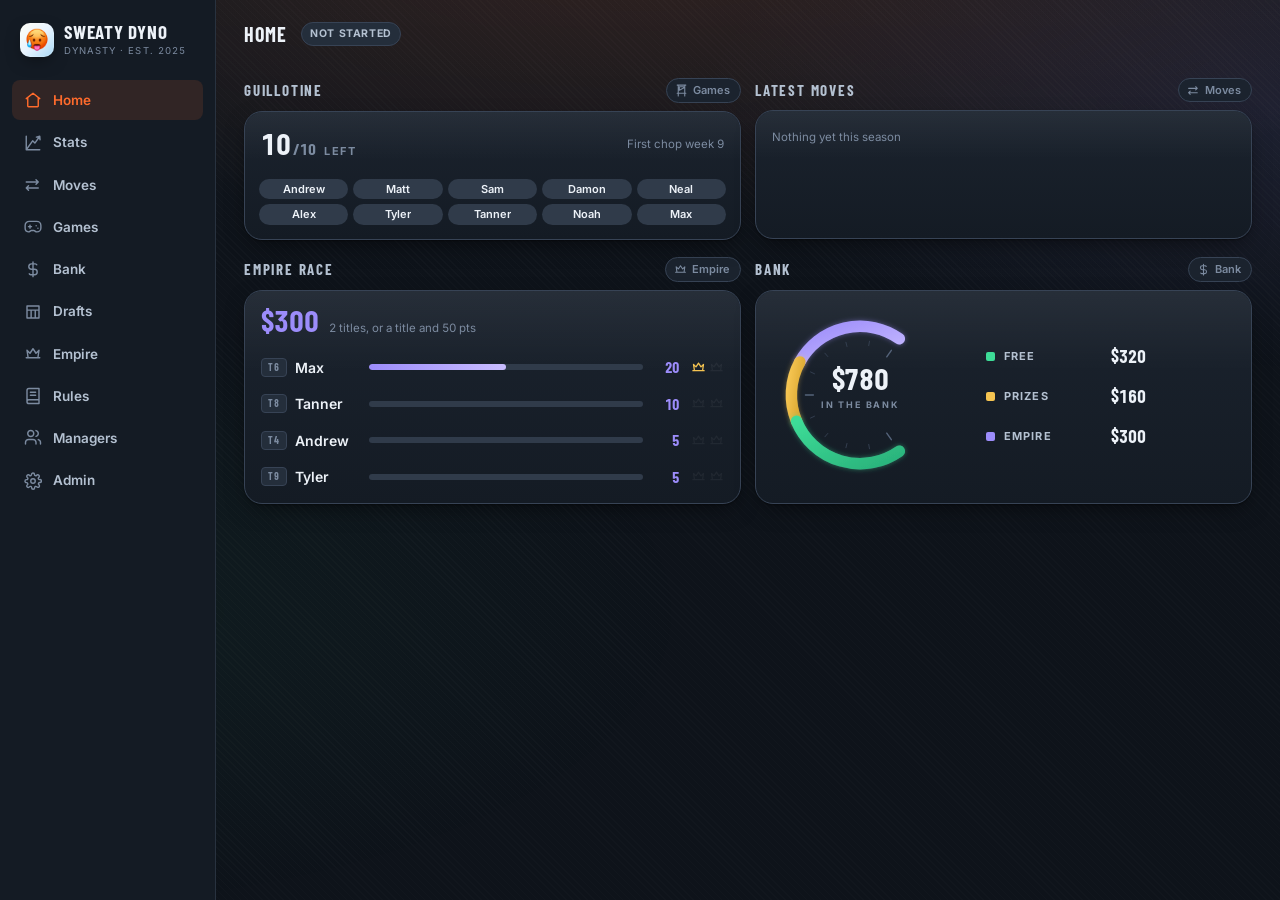
==== commit 94b7f7c6: "Final phone sweep: Moves rename and header line, even guillotine grid, gauge glow on iOS - Home: wid" ====
--- a/sweaty-dyno.html
+++ b/sweaty-dyno.html
@@ -14,7 +14,7 @@
 <link rel="manifest" href="site.webmanifest">
 <link rel="preconnect" href="https://fonts.googleapis.com">
 <link rel="preconnect" href="https://fonts.gstatic.com" crossorigin>
-<link rel="stylesheet" href="https://fonts.googleapis.com/css2?family=Barlow+Condensed:wght@600;700&family=Inter:wght@400;500;600;700&display=swap">
+<link rel="stylesheet" href="https://fonts.googleapis.com/css2?family=Barlow+Condensed:wght@600;700&family=Inter:wght@400;500;600;700;800&display=swap">
 <style>
 /* ============================================================
    SWEATY DYNO — visual system
@@ -612,6 +612,10 @@
 .board-grid{
   display:grid;gap:6px;padding:0 14px 4px;
   grid-template-columns:repeat(var(--cols),minmax(78px,1fr));
+  /* at least as wide as its narrowest columns: otherwise the tracks overflow
+     the grid's own box, its right padding stays behind at the card's edge, and
+     scrolled to the end the last column sits hard against the border */
+  min-width:calc(var(--cols) * 78px + (var(--cols) - 1) * 6px + 28px);
 }
 /* the board is the whole card -- no rule under the header, nothing under the grid */
 .draft-card .card-hd{border-bottom:none}
@@ -719,7 +723,7 @@
 }
 /* one name per column, mirroring the body grid so each sits over its own haul */
 .trade-names{display:none;flex:1;grid-template-columns:1fr;gap:1px}
-.trade-hd .d{font-family:var(--f-display);font-size:13px;font-weight:700;letter-spacing:.06em;color:var(--ink-2)}
+.trade-meta .d{font-family:var(--f-display);font-size:13px;font-weight:700;letter-spacing:.06em;color:var(--ink-2)}
 .trade-body{display:grid;grid-template-columns:1fr;gap:1px;background:var(--line-soft)}
 .trade-side{background:var(--surface);padding:11px 0}
 /* "gets" is a third the size of the name beside it. At 13.5px the name's line
@@ -744,6 +748,25 @@
 /* who an asset came from, which only a 3+ team deal needs spelling out */
 .trade-side li .from{font-size:11px;color:var(--ink-3);white-space:nowrap}
 .trade.is-cond{border-color:color-mix(in oklab,var(--violet) 45%,var(--line))}
+/* Below the two-column width each side is its own header row -- the manager
+   over his haul -- and the status, pencil and date ride the top one, so the
+   card spends no row on them alone. */
+.trade-meta.in-side{display:none}
+@media (max-width:899px){
+  .trade-hd{display:none}
+  .trade-meta.in-side{display:flex;position:static;transform:none;margin-left:auto;align-self:center;
+    gap:7px;white-space:nowrap}
+  /* a status, a name and a date share the line: the name keeps its width,
+     and the chip and date come down a step to make room */
+  .trade-side .who .tname{flex:none}
+  .in-side .chip{font-size:9px;padding:2px 6px;letter-spacing:.06em}
+  .in-side .d{font-size:12px}
+  .trade-side,.trade.nested .trade-side{padding:0 0 11px}
+  .trade-side .who{min-height:41px;padding:9px 13px 8px;margin-bottom:9px;
+    background:var(--surface-2);border-bottom:1px solid var(--line-soft)}
+  .trade.nested .trade-side{padding-bottom:8px}
+  .trade.nested .trade-side .who{min-height:36px;padding:7px 11px 6px;margin-bottom:7px;background:transparent}
+}
 /* a second, quieter row of pills for filtering inside a tab */
 /* A waiver line: manager, who came in, who went out, what it cost. In and out
    are the same size and shape so the drop is read, not skimmed past. */
@@ -798,9 +821,6 @@
   .wv-val{grid-column:5;justify-self:center;margin-right:6px}
 }
 
-/* the spend against that budget, said next to the heading it belongs to */
-.section-title .sub-n{margin-left:9px;color:var(--mint);letter-spacing:.04em}
-.section-title .sub-n.dim{color:var(--ink-3)}
 /* season and manager narrow the same page, so they travel together */
 .hd-picks{display:flex;align-items:center;gap:10px;flex-wrap:wrap;margin-left:auto}
 /* a season's dates, grouped so the year is said once and shown one at a time */
@@ -858,6 +878,25 @@
   /* wrapped onto its own line, the rule above it means nothing */
   .pill-sep{display:none}
 }
+/* Moves on a phone: the title and both pickers on one line, and the sub-filter
+   on the tabs' line, a step smaller, the rule kept between them */
+@media (max-width:620px){
+  .mv-hd{flex-wrap:nowrap}
+  .mv-hd .hd-picks{flex-wrap:nowrap;gap:8px;min-width:0}
+  .mv-hd .hd-picks .season-pick{gap:6px}
+  /* "2025" says what it is; "All" needs its label more */
+  .mv-hd .hd-picks .season-pick:last-child > span{display:none}
+  .mv-bar{flex-wrap:nowrap;gap:9px}
+  .mv-bar .pill-sep{display:block}
+  .mv-bar > .pills:first-child{flex:none}
+  .mv-bar .pills button{padding:7px 11px}
+  .mv-bar .pills.sub{min-width:0;gap:4px}
+  .mv-bar .pills.sub button{font-size:11px;padding:4px 8px}
+  /* one label width for every row, the header's empty one included -- sized
+     per row, "Trades" sat its counts further left than "Conditional" did, and
+     the header's blank label let the column names slide over both */
+  .sum-row{grid-template-columns:74px repeat(3,minmax(0,1fr))}
+}
 .cond{padding:10px 13px 11px;background:rgba(156,140,250,.06);border-top:1px solid var(--line-soft);font-size:12.5px;line-height:1.5}
 /* the label sits inline with the text it introduces rather than above it */
 .cond-line{margin:0}
@@ -1956,7 +1995,16 @@
 
 @media (max-width:420px){
   .mg-bd{padding-left:14px}
-  .mg-win{max-width:88px}
+  /* seven tracks make six gaps, so the gap is where the name's room comes
+     from: "National Tight End Day" and "League Favorite Manager" fit whole
+     beside a winner and a prize */
+  .mg-hd{column-gap:5px;padding:9px 11px}
+  .mg-title{font-size:13.5px}
+  .mg-win{max-width:76px;font-size:12px;margin-left:3px}
+  .mg-prize{min-width:30px;font-size:14px}
+  .mg-wk{min-width:36px;padding:2px 4px}
+  .mg-hd > .acc-caret{width:15px;height:15px}
+  .mg-nochev{width:15px}
   /* no room for it alongside a winner and a prize — it is in the detail anyway */
   .mg-sum{display:none}
   .mg-places .pl{min-width:52px}
@@ -2117,7 +2165,11 @@
 table.dt.seeds tr.in .seed{color:var(--ink-2)}
 /* the line across the table IS the cut -- brighter than the row rules, and the
    only thing on the page drawn in the accent */
-table.dt.seeds tr.cut td{border-bottom:2px solid var(--heat)}
+/* A shadow, not a border: in a collapsed table Safari paints the frozen cells'
+   backgrounds over the row's border, which left a gap in the line under the
+   name on a phone. A shadow belongs to its cell and rides with it. */
+table.dt.seeds tr.cut td{border-bottom:none;box-shadow:inset 0 -2px 0 var(--heat)}
+table.dt.seeds tr.cut td.sticky.t{box-shadow:1px 0 0 var(--line),inset 0 -2px 0 var(--heat)}
 /* A missed season is drawn with a recessed background and quieter ink, never
    with opacity: these cells are the frozen columns, and a translucent cell
    shows the rest of the table sliding along underneath it. */
@@ -2201,13 +2253,14 @@
 }
 
 /* ---------- stats: results grid ---------- */
-/* Won in green, lost in grey: half the grid is losses, so losses have to be
-   the quiet state, and red across fifty cells would shout. */
+/* Won in green, lost in red, a tie in grey -- both colours muted a step
+   toward the ink, since together they cover the whole grid and at full
+   strength fifty cells would shout. The week's top score is a real 800. */
 table.dt.res td.wk{padding:4px 4px}
 .res-cell{padding:6px 8px;border-radius:6px;font:inherit;font-variant-numeric:tabular-nums;
-  color:var(--ink);background:none;cursor:pointer;width:100%;text-align:right}
-.res-cell.won{color:var(--mint)}
-.res-cell.lost{color:var(--ink-3)}
+  color:var(--ink-3);background:none;cursor:pointer;width:100%;text-align:right}
+.res-cell.won{color:color-mix(in srgb,var(--mint) 78%,var(--ink-2))}
+.res-cell.lost{color:color-mix(in srgb,var(--red) 74%,var(--ink-2))}
 .res-cell.top{font-weight:800}
 .res-cell:hover,.res-cell.on{background:var(--surface-3)}
 
@@ -2335,7 +2388,7 @@
 .hm-rec{font-family:var(--f-display);font-size:15px;font-weight:700;margin-left:auto;padding-left:6px}
 .hm-rc.out .hm-nm,.hm-rc.out .hm-rec{color:var(--ink-3)}
 .hm-back{font-size:11px;color:var(--ink-3);font-variant-numeric:tabular-nums;margin-left:auto}
-.hm-back + .hm-rec{margin-left:0}
+.hm-back + .hm-rec{margin-left:0;padding-left:16px}
 .hm-seed .seed-tag{margin-left:0;font-size:8.5px;padding:1px 4px}
 
 /* minigame */
@@ -2457,11 +2510,10 @@
 /* a long name gives way before its week does */
 .hm-pool b{font-weight:inherit;overflow:hidden;text-overflow:ellipsis;min-width:0}
 .hm-pool i{flex:none}
-/* a phone-width card: tighter chips, and each column as wide as its own names
-   -- Matt and Sam lend room to Damon and Tanner -- so five fit a row whole */
+/* a phone-width card: tighter chips, still an even grid as on the desktop */
 .hm-guil{container-type:inline-size}
 @container (max-width:440px){
-  .hm-pool{gap:4px;padding:10px 10px 12px;grid-template-columns:repeat(var(--cols,5),auto)}
+  .hm-pool{gap:4px;padding:10px 10px 12px}
   .hm-pool span{padding:2px 3px;font-size:10.5px;letter-spacing:-.01em}
   .hm-pool i{margin-left:3px}
 }
@@ -2478,6 +2530,8 @@
 .card-hd .btn.sm{flex:none}
 /* .btn's display out-ranks the browser's [hidden]; the diff reveals these */
 .card-hd .btn[hidden]{display:none}
+/* the Data rows' buttons, one width, so they stack as a column */
+.adm-act{min-width:124px;justify-content:center}
 .adm-notes{display:flex;flex-direction:column;gap:10px}
 /* a phone: the address drops under the title, so it has the room */
 @media (max-width:620px){
@@ -2516,15 +2570,10 @@
   .bi-grid .bi-k{letter-spacing:.08em}
   .bi-long{display:none}   /* 'Empire' alone, on one line */
 }
-/* the season going on now */
-.now-tag{font-size:8.5px;padding:1px 6px;letter-spacing:.12em}
-
-/* ---------- admin: season windows, folded until needed ---------- */
-.win-card-hd{width:100%;text-align:left;cursor:pointer}
-.win-card-hd .acc-caret{margin-left:auto;flex:none;color:var(--ink-3);transition:transform .18s}
-.win-card.open .win-card-hd .acc-caret{transform:rotate(90deg)}
-.win-card:not(.open) > .card-bd{display:none}
-.win-card:not(.open) > .win-card-hd{border-bottom:none;border-radius:var(--r-lg)}
+/* the current season: a green dot is all the marking it needs */
+.now-dot{display:inline-block;width:7px;height:7px;border-radius:50%;flex:none;
+  vertical-align:middle;background:var(--mint);box-shadow:0 0 6px rgba(61,220,151,.55)}
+
 
 </style>
 </head>
@@ -2950,6 +2999,7 @@
   diff:'M12 3v6M9 6h6M12 15v6M9 18h6M5 12h14',
   eye:'M1.8 12S5.4 5.5 12 5.5 22.2 12 22.2 12 18.6 18.5 12 18.5 1.8 12 1.8 12ZM12 15a3 3 0 1 0 0-6 3 3 0 0 0 0 6Z',
   chev:'m9 18 6-6-6-6',
+  wrench:'M14.7 6.3a1 1 0 0 0 0 1.4l1.6 1.6a1 1 0 0 0 1.4 0l3.77-3.77a6 6 0 0 1-7.94 7.94l-6.91 6.91a2.12 2.12 0 0 1-3-3l6.91-6.91a6 6 0 0 1 7.94-7.94l-3.76 3.76z',
   // two bars, not the usual six dots: at 14px the dots are sub-pixel and
   // disappear entirely
   grip:'M5 9.5h14M5 14.5h14',
@@ -3077,14 +3127,20 @@
       ${Object.entries(GAUGE_INK).map(([k, [a, b]]) =>
         `<linearGradient id="g-${k}" x1="0" y1="0" x2="1" y2="1">
           <stop offset="0%" stop-color="${a}"/><stop offset="100%" stop-color="${b}"/>
-        </linearGradient>`).join('')}
+        </linearGradient>
+        ${/* an SVG filter, not the CSS drop-shadow() the attribute also accepts:
+             iOS Safari ignores a CSS filter on an SVG child, so the phone lost
+             the glow the desktop had */''}
+        <filter id="gl-${k}" filterUnits="userSpaceOnUse" x="-20" y="-20" width="240" height="240">
+          <feDropShadow dx="0" dy="0" stdDeviation="3" flood-color="${GAUGE_INK[k][2]}"/>
+        </filter>`).join('')}
     </defs>
     <path d="${arc(100, 100, 78, A0, A0 + SPAN)}" stroke="#303B4A" stroke-width="13" fill="none" stroke-linecap="round"/>
     ${drawn.map((s) => {
       const glow = GAUGE_INK[s.key]?.[2];
       return `<path d="${arc(100, 100, 78, s.from, s.from + s.span)}"
         stroke="url(#g-${s.key})" stroke-width="13" fill="none" stroke-linecap="round"${
-        glow ? ` filter="drop-shadow(0 0 6px ${glow})"` : ''}/>`;
+        glow ? ` filter="url(#gl-${s.key})"` : ''}/>`;
     }).join('')}
     ${Array.from({ length: 11 }, (_, i) => {
       const a = A0 + (SPAN / 10) * i;
@@ -5506,7 +5562,7 @@
   };
   const movesCard = `
   <div class="hm-moves">
-    ${hd('Latest moves', 'trades', 'Transactions', 'swap')}
+    ${hd('Latest moves', 'trades', 'Moves', 'swap')}
     ${/* two cards a small step apart, not two labelled groups in one: the split
          reads without headers costing the column their height */''}
     ${pickups.length ? `<div class="card"><div class="card-bd flush">
@@ -6522,7 +6578,7 @@
       confirm: 'Save',
       body: `
         <div class="field"><label>Minigame</label>
-          <input name="name" value="${esc(g.name || '')}" placeholder="e.g. Closest to the Number"></div>
+          <input name="name" maxlength="24" value="${esc(g.name || '')}" placeholder="e.g. Closest to the Number"></div>
         ${summaryField(g.summary, 'e.g. Highest scoring manager off the bat')}
         <div class="field"><label>Rules / notes</label>
           <textarea name="rules" placeholder="How it's won${
@@ -6838,27 +6894,29 @@
   // deals are not, so every asset says who it came from.
   const showFrom = t.sides.length > 2;
   const banded = t.sides.length > 2;
-  const who = (s) => `<div class="who">${teamTag(s.team ? db.team(s.team) : null, { alias: s.alias })}
-    <span class="arrow">gets</span></div>`;
-
-  return `<div class="trade${cond ? ' is-cond' : ''}${banded ? ' banded' : ''}${
-      nested ? ` nested is-${nested}` : ''}" data-trade="${esc(t.id)}" data-anchor="trade-${esc(t.id)}">
-    <div class="trade-hd">
-      <div class="trade-meta">
+  /* The status, the pencil and the date. On a desktop they ride the header
+     row; on a phone each side is its own header row, so they ride the top
+     one instead -- written twice, and CSS keeps one, as with the names. */
+  const meta = `
         ${st ? `<span class="chip ${st.chip}">${st.label}</span>` : ''}
-        <div style="flex:1"></div>
         ${/* the same affordance either way, but it says which one it is */''}
         ${db.isAdmin && !nested ? `<button class="edit-pencil" data-cond-edit="${esc(t.id)}"
           aria-label="${cond ? 'Edit the condition' : 'Make this conditional'}"
           title="${cond ? 'Edit the condition' : 'Make this conditional'}">${icon('pencil')}</button>` : ''}
         ${/* a trade that has not happened has no date, and the colour already
              says it is a promise rather than a record */''}
-        ${t.date ? `<span class="d">${esc(fmtDate(t.date, { year: true }))}</span>` : ''}
-      </div>
-      ${banded ? '' : `<div class="trade-names">${t.sides.map(who).join('')}</div>`}
+        ${t.date ? `<span class="d">${esc(fmtDate(t.date, { year: true }))}</span>` : ''}`;
+  const who = (s, i = -1) => `<div class="who">${teamTag(s.team ? db.team(s.team) : null, { alias: s.alias })}
+    <span class="arrow">gets</span>${i === 0 ? `<div class="trade-meta in-side">${meta}</div>` : ''}</div>`;
+
+  return `<div class="trade${cond ? ' is-cond' : ''}${banded ? ' banded' : ''}${
+      nested ? ` nested is-${nested}` : ''}" data-trade="${esc(t.id)}" data-anchor="trade-${esc(t.id)}">
+    <div class="trade-hd">
+      <div class="trade-meta">${meta}</div>
+      ${banded ? '' : `<div class="trade-names">${t.sides.map((s) => who(s)).join('')}</div>`}
     </div>
-    <div class="trade-body">${t.sides.map((s) =>
-      side(db, s, showFrom, banded, who, marks)).join('')}</div>
+    <div class="trade-body">${t.sides.map((s, i) =>
+      side(db, s, showFrom, banded, (x) => who(x, i), marks)).join('')}</div>
     ${cond ? `<div class="cond">
       <p class="cond-line"><span class="lbl">Condition</span>${esc(cond.text)}</p>
       ${/* a resolved condition freezes nothing: the chips go with it */''}
@@ -6993,12 +7051,11 @@
   const bare = (what) => `<div class="card"><div class="card-bd lock-none">
     ${icon(tab === 'trades' ? 'swap' : 'inbox')} No ${what}${esc(who)}</div></div>`;
   const group = (p) => (tab === 'trades'
-    ? `<div class="section-title">${p.title}<span class="sub-n dim">${p.rows.length}</span></div>
+    ? `<div class="section-title">${p.title}</div>
        ${p.rows.length
          ? p.rows.map((t) => tradeCard(db, facing(t), condFor(t), breaks)).join('')
          : bare('trades')}`
-    : `<div class="section-title">${p.title}<span class="sub-n dim">${p.rows.length}</span>
-         <span class="sub-n">${money(spent(p.key))} spent</span></div>
+    : `<div class="section-title">${p.title}</div>
        ${p.rows.length
          ? `<div class="wv-list">${p.rows.map((w) => moveRow(db, w)).join('')}</div>`
          : bare('pickups')}`);
@@ -7006,7 +7063,7 @@
   const list = phases.map(group).join('');
 
   return `
-  <div class="view-hd"><h2>Transactions</h2>
+  <div class="view-hd mv-hd"><h2>Moves</h2>
     ${/* the picker shows the filter that is actually in force, however it got
          there -- a link from Managers arrives as ?mgr= and used to filter the
          list while the control still read All */''}
@@ -7015,7 +7072,7 @@
   ${/* the sub-filter shares the tabs' line, a rule's width away: near enough to
        read as attached to them, separate enough not to be mistaken for more of
        them */''}
-  <div class="pill-bar">
+  <div class="pill-bar mv-bar">
     <div class="pills">
       ${/* the counts live in the summary below, said once and split by phase */''}
       <button data-tab="trades" aria-pressed="${tab === 'trades'}">Trades</button>
@@ -7066,7 +7123,7 @@
          and each row carries only what differs -- the asset and who holds it.
          The arrow jumps to the trade, which is the question this list is
          usually being asked. */''}
-    <div class="section-title">Locked assets<span class="sub-n dim">${locked.length}</span></div>
+    <div class="section-title">Locked assets</div>
     ${!locked.length ? `<div class="card"><div class="card-bd lock-none">
       ${icon('lock')} Nothing is locked right now</div></div>`
     : [...new Map(locked.map((l) => [l.condition.id, l.condition])).values()].map((c) => {
@@ -7381,8 +7438,10 @@
   /* Axis labels are drawn in viewBox units, and a phone shrinks the whole
      drawing to a little over half size -- 10 units came out near 5.5px. So the
      phone drawing gets bigger labels and a deeper bottom margin to hold them. */
-  const FS = wide ? 10 : 16;
-  const PB = wide ? PAD.b : 32;
+  const FS = wide ? 10 : 19;
+  const PB = wide ? PAD.b : 36;
+  // a wider gutter on a phone, so the bigger y figures stay inside the drawing
+  const PL = wide ? PAD.l : 54;
   /* Both: one manager against his own best lineup. The league's lines go --
      the question is no longer how he compares with everyone else -- and the
      scale is fitted to his two lines alone, so the gap between them reads. */
@@ -7393,7 +7452,7 @@
   if (!vals.length) return '';
   const lo = Math.floor(Math.min(...vals) / 20) * 20 - 10;
   const hi = Math.ceil(Math.max(...vals) / 20) * 20 + 10;
-  const x = (w) => PAD.l + ((w - weeks[0]) / Math.max(1, weeks.at(-1) - weeks[0])) * (W - PAD.l - PAD.r);
+  const x = (w) => PL + ((w - weeks[0]) / Math.max(1, weeks.at(-1) - weeks[0])) * (W - PL - PAD.r);
   const y = (v) => PAD.t + (1 - (v - lo) / (hi - lo)) * (H - PAD.t - PB);
   const path = (r, k = key) => weeks.filter((w) => r[k][w] != null)
     .map((w, i) => `${i ? 'L' : 'M'}${x(w).toFixed(1)} ${y(r[k][w]).toFixed(1)}`).join(' ');
@@ -7406,21 +7465,27 @@
     return `${top.join(' ')} ${bot.join(' ')} Z`;
   };
 
+  /* A phone has the room for fewer, bigger figures: three or four gridlines at a
+     round step rather than five at whatever the range divides into. */
   const ticks = [];
-  for (let i = 0; i <= 4; i++) ticks.push(lo + ((hi - lo) / 4) * i);
+  if (wide) for (let i = 0; i <= 4; i++) ticks.push(lo + ((hi - lo) / 4) * i);
+  else {
+    const step = [20, 25, 40, 50, 100, 200].find((v) => (hi - lo) / v <= 4) || 500;
+    for (let v = Math.ceil(lo / step) * step; v <= hi; v += step) ticks.push(v);
+  }
   const f = rows.find((r) => r.number === focus);
 
   return `
   <div style="position:relative">
     <svg viewBox="0 0 ${W} ${H}" style="width:100%;height:auto;display:block;touch-action:pan-y"
          role="img" aria-label="Weekly points by week; ${esc(f?.manager ?? '')} highlighted"
-         data-chart data-w="${W}" data-lo="${lo}" data-hi="${hi}" data-wide="${wide ? 1 : 0}">
+         data-chart data-w="${W}" data-pl="${PL}" data-lo="${lo}" data-hi="${hi}" data-wide="${wide ? 1 : 0}">
       ${ticks.map((t) => `
-        <line x1="${PAD.l}" x2="${W - PAD.r}" y1="${y(t).toFixed(1)}" y2="${y(t).toFixed(1)}"
+        <line x1="${PL}" x2="${W - PAD.r}" y1="${y(t).toFixed(1)}" y2="${y(t).toFixed(1)}"
               stroke="#28323F" stroke-width="1"/>
-        <text x="${PAD.l - 8}" y="${(y(t) + FS * 0.35).toFixed(1)}" text-anchor="end"
+        <text x="${PL - 8}" y="${(y(t) + FS * 0.35).toFixed(1)}" text-anchor="end"
               fill="#7C8BA0" font-size="${FS}" font-family="Inter,sans-serif">${Math.round(t)}</text>`).join('')}
-      ${weeks.map((w) => `<text x="${x(w).toFixed(1)}" y="${H - 8}" text-anchor="middle"
+      ${weeks.map((w) => `<text x="${x(w).toFixed(1)}" y="${H - (wide ? 8 : 9)}" text-anchor="middle"
               fill="#7C8BA0" font-size="${FS}" font-family="Inter,sans-serif">${w}</text>`).join('')}
       ${both ? '' : rows.filter((r) => r.number !== focus).map((r) =>
         `<path class="ln" data-line="${r.number}" d="${path(r)}" fill="none" stroke="#3A4657"
@@ -7480,20 +7545,24 @@
   if (!rows.length) return '';
   const [, , get, dir, fmt] = LU.find(([k]) => k === key) || LU[0];
   rows.sort((a, b) => (dir === 'asc' ? get(a) - get(b) : get(b) - get(a)));
-  const lo = luFloor(rows);
   const hi = Math.max(...rows.map((r) => r.max));
+  /* The floor is snapped down onto the axis step, so every tick -- the floor
+     included -- is the same distance from the next: 200, 400, 600, not 100,
+     200, 400. */
+  const base = luFloor(rows);
+  const step = [50, 100, 200, 250, 500, 1000, 2000].find((v) => (hi - base) / v <= 5) || 5000;
+  const lo = Math.floor(base / step) * step;
   const w = (v) => ((v / (hi - lo)) * 100).toFixed(2);
 
   /* A proper axis along the bottom, ticked at round figures, rather than two
      loose numbers over the top. The floor is always labelled -- it is the one
-     thing about the scale nobody would guess -- and a tick too close to it or
-     to the end is dropped rather than printed on top of its neighbour. */
+     thing about the scale nobody would guess -- and a tick too close to the
+     end is dropped rather than printed on top of its neighbour. */
   const range = hi - lo;
-  const step = [50, 100, 200, 250, 500, 1000, 2000].find((v) => range / v <= 5) || 5000;
   const at = (v) => ((v - lo) / range) * 100;
   const ticks = [{ v: lo, p: 0 }];
-  for (let v = Math.ceil(lo / step) * step; v <= hi; v += step)
-    if (at(v) > 15 && at(v) < 96) ticks.push({ v, p: at(v) });
+  for (let v = lo + step; v <= hi; v += step)
+    if (at(v) < 96) ticks.push({ v, p: at(v) });
 
   return `
     <div class="rows">${rows.map((r) => `
@@ -7725,10 +7794,10 @@
     <div class="st-pair">${row('W', streaks.W)}${row('L', streaks.L)}</div></div>`;
 }
 
-/** "2 seasons · 16 weeks": how much history the all-time figures stand on. */
+/** "2 seasons": how much history the all-time figures stand on. */
 const allSpan = (db) => {
-  const { seasons, weeks } = db.allTimeHighlights();
-  return `${seasons} season${seasons === 1 ? '' : 's'} \u00b7 ${weeks} weeks`;
+  const { seasons } = db.allTimeHighlights();
+  return `${seasons} season${seasons === 1 ? '' : 's'}`;
 };
 function render(db, state = {}) {
   // a link to a spot on this page is a spot on the Season side
@@ -7973,8 +8042,9 @@
     const p = ev.touches?.[0] ?? ev;
     const box = svg.getBoundingClientRect();
     const vx = ((p.clientX - box.left) / box.width) * W;
-    const span = W - PAD.l - PAD.r;
-    const t = Math.max(0, Math.min(1, (vx - PAD.l) / span));
+    const PL = +svg.dataset.pl || PAD.l;
+    const span = W - PL - PAD.r;
+    const t = Math.max(0, Math.min(1, (vx - PL) / span));
     const wk = st.weeks[Math.round(t * (st.weeks.length - 1))];
     if (wk == null) return;
     const ranked = rows.filter((r) => r[mKey][wk] != null).sort((a, b) => b[mKey][wk] - a[mKey][wk]);
@@ -8911,7 +8981,7 @@
     <div><b>Team numbers are provisional.</b> Confirm the mapping in <code>tools/remap_teams.py</code>
     and re-run it — the whole app follows.</div></div>` : ''}
 
-  <div class="section-title">Franchises<span class="sub-n dim">${teams.length}</span></div>
+  <div class="section-title">Franchises</div>
   <div class="fr-list">
     ${teams.map((t) => {
       /* A title belongs to the franchise -- empire points ride with the team,
@@ -8952,9 +9022,8 @@
             aria-label="Hand this franchise over" title="Hand this franchise over">${
             icon('user')}</button>` : ''}
           ${/* named and marked for the tab they land on */''}
-          <button data-go-trades="${t.number}">${icon('swap')}Transactions</button>
+          <button data-go-trades="${t.number}">${icon('swap')}Moves</button>
           <button data-go-drafts="${t.number}">${icon('board')}Drafts</button>
-          <button data-go-stats="${t.number}">${icon('chart')}Stats</button>
         </div>
         ${past.length ? `<div class="fr-hist">${past.map((o) => {
           const m = db.managerById(o.managerId);
@@ -9072,8 +9141,6 @@
     go('trades', { mgr: b.dataset.goTrades })));
   root.querySelectorAll('[data-go-drafts]').forEach((b) => b.addEventListener('click', () =>
     go('drafts', { team: b.dataset.goDrafts })));
-  root.querySelectorAll('[data-go-stats]').forEach((b) => b.addEventListener('click', () =>
-    go('stats', { team: b.dataset.goStats })));
 }
 
 return { render, mount };
@@ -9091,8 +9158,6 @@
 /* Which season windows are open. Survives a repaint, so saving one year does
    not slam every other year shut. */
 const WIN_OPEN = new Set();
-/* Whether the Season windows card itself is unfolded. */
-const WIN_CARD = { open: false };
 
 /* League IDs already checked quietly this session, so a repaint (or an offline
    Sleeper) does not set the same check off again and again. */
@@ -9215,17 +9280,51 @@
     </div>
   </div>`}
 
-  ${/* The database is the live copy; the site ships a copy of its own. This
-       compares them and stays one quiet line: a missing file can be added
-       (safe -- the database has nothing there to lose), and a repair that
-       overwrites live edits is on purpose only, behind a warning. */''}
+  ${/* Data in and out of the database, together. Backup takes what is live out
+       to your computer; Seed & repair puts the site's own copy in. Live, the
+       backup is one row and one button -- everything already saves, so there is
+       nothing to pick. Not live, edits wait in this browser, and the full export
+       below is how they get saved. */''}
+  <div class="section-title">Data</div>
+  ${live ? `
+  <div class="card">
+    <div class="card-hd">${icon('down')}
+      <div class="adm-id"><h3>Backup</h3><span class="adm-who">Download the live data</span></div>
+      <button class="btn sm adm-act" data-export-every>${icon('down')} Download</button></div>
+  </div>` : `
+  <div class="card">
+    <div class="card-hd">${icon('down')}<h3>${live ? 'Export a snapshot' : 'Export'}</h3><div class="spacer"></div>
+      ${live ? '<span class="chip mint">saved live</span>'
+             : dirty.length ? `<span class="chip heat">${dirty.length} changed</span>` : '<span class="chip">in sync</span>'}</div>
+    <div class="card-bd">
+      <div class="s dim" style="font-size:12.5px;line-height:1.6;margin-bottom:13px">
+        ${live
+          ? `Changes save to Supabase as you make them &mdash; there is nothing to commit. Downloading is
+             still worth doing occasionally as an offline backup, and the files drop straight back into
+             <code>/data</code> if you ever want to run without a backend.`
+          : `Download the changed files and drop them into <code>/data</code> in the repo, then commit.
+             That's what turns your local edits into what everyone else sees.`}
+      </div>
+      <div style="display:flex;gap:8px;flex-wrap:wrap">
+        <button class="btn primary" data-export-all ${dirty.length ? '' : 'disabled'}>
+          ${icon('down')} Download changed (${dirty.length})</button>
+        <button class="btn" data-export-every>${icon('down')} Download all 8</button>
+        <button class="btn" data-copy>${icon('pencil')} Copy changed to clipboard</button>
+      </div>
+      ${dirty.length ? `<div style="margin-top:14px">
+        <div class="s dimmer" style="font-size:10px;letter-spacing:.14em;text-transform:uppercase;font-weight:700;margin-bottom:7px">Changed</div>
+        ${dirty.map((k) => `<span class="chip heat" style="margin:0 4px 4px 0">${esc(k)}.json</span>`).join('')}
+        <div style="margin-top:12px"><button class="btn sm ghost" data-revert style="color:var(--red)">Discard local changes</button></div>
+      </div>` : ''}
+    </div>
+  </div>
+  `}
   ${cloud ? `
-  <div class="section-title">Database</div>
   <div class="card">
     <div class="card-hd">${icon('sync')}
       <div class="adm-id"><h3>Seed &amp; repair</h3><span class="adm-who" data-diffline>Checking&hellip;</span></div>
-      <button class="btn sm primary" data-seed hidden>${icon('down')} Add missing</button>
-      <button class="btn sm ghost" data-repair hidden>Repair</button></div>
+      <button class="btn sm primary adm-act" data-seed hidden>${icon('down')} Add missing</button>
+      <button class="btn sm adm-act" data-repair hidden>${icon('wrench')} Repair</button></div>
   </div>
   <div data-pushout class="s dim" style="font-size:12px;margin:-6px 2px 0"></div>` : ''}
 
@@ -9259,34 +9358,6 @@
     </div>
   </div>
 
-  <div class="section-title">${live ? 'Backup' : 'Save your work'}</div>
-  <div class="card">
-    <div class="card-hd">${icon('down')}<h3>${live ? 'Export a snapshot' : 'Export'}</h3><div class="spacer"></div>
-      ${live ? '<span class="chip mint">saved live</span>'
-             : dirty.length ? `<span class="chip heat">${dirty.length} changed</span>` : '<span class="chip">in sync</span>'}</div>
-    <div class="card-bd">
-      <div class="s dim" style="font-size:12.5px;line-height:1.6;margin-bottom:13px">
-        ${live
-          ? `Changes save to Supabase as you make them &mdash; there is nothing to commit. Downloading is
-             still worth doing occasionally as an offline backup, and the files drop straight back into
-             <code>/data</code> if you ever want to run without a backend.`
-          : `Download the changed files and drop them into <code>/data</code> in the repo, then commit.
-             That's what turns your local edits into what everyone else sees.`}
-      </div>
-      <div style="display:flex;gap:8px;flex-wrap:wrap">
-        <button class="btn primary" data-export-all ${dirty.length ? '' : 'disabled'}>
-          ${icon('down')} Download changed (${dirty.length})</button>
-        <button class="btn" data-export-every>${icon('down')} Download all 8</button>
-        <button class="btn" data-copy>${icon('pencil')} Copy changed to clipboard</button>
-      </div>
-      ${dirty.length ? `<div style="margin-top:14px">
-        <div class="s dimmer" style="font-size:10px;letter-spacing:.14em;text-transform:uppercase;font-weight:700;margin-bottom:7px">Changed</div>
-        ${dirty.map((k) => `<span class="chip heat" style="margin:0 4px 4px 0">${esc(k)}.json</span>`).join('')}
-        <div style="margin-top:12px"><button class="btn sm ghost" data-revert style="color:var(--red)">Discard local changes</button></div>
-      </div>` : ''}
-    </div>
-  </div>
-
   ${/* what each season costs a team, and what of it goes to the empire. Set
        here and only here -- the Bank shows it but does not edit it */''}
   <div class="section-title">Buy-ins</div>
@@ -9296,7 +9367,7 @@
            it set aside -- so the empire figure reads as part of a whole */''}
       <span class="bi-k">Season</span><span class="bi-k">Per team</span><span class="bi-k">Total</span><span class="bi-k"><span class="bi-long">To the </span>empire</span>
       ${db.seasons.map((y) => `
-        <span class="bi-y">${y}${y === cur ? '<span class="chip mint now-tag">Current</span>' : ''}</span>
+        <span class="bi-y">${y}${y === cur ? '<i class="now-dot" title="Current season" aria-label="Current season"></i>' : ''}</span>
         <input class="bi-in" type="text" inputmode="decimal" data-buyin="${y}"
           value="${money(db.buyIn(y))}" aria-label="${y} buy-in per team">
         <span class="bi-tot" title="${db.teams(y).length} teams">${money(db.buyIn(y) * db.teams(y).length)}</span>
@@ -9305,33 +9376,13 @@
     </div>
   </div></div>
 
-  <div class="section-title">League settings</div>
-  <div class="card"><div class="card-bd">
-    <div class="fgrid">
-      <div class="field"><label>Empire threshold (pts)</label>
-        <input data-cfg="empireThreshold" type="number" value="${L.empireThreshold}"></div>
-      ${/* a role, marked on the Managers tab -- not a permission, which the
-           database decides */''}
-      <div class="field"><label>Commissioner</label>
-        <select data-cfg="commissioner">
-          <option value="">&mdash;</option>
-          ${db.get('managers').managers.slice()
-            .sort((a, b) => a.name.localeCompare(b.name))
-            .map((m) => `<option value="${esc(m.id)}" ${
-              m.id === L.commissioner ? 'selected' : ''}>${esc(m.name)}</option>`).join('')}
-        </select></div>
-    </div>
-  </div></div>
-
   ${/* the dates each season's transactions are filed by -- and so which season
-       is current. Folded away until you come to move one. */''}
-  <div class="card win-card${WIN_CARD.open ? ' open' : ''}">
-    <button class="card-hd win-card-hd" data-wincard aria-expanded="${WIN_CARD.open}">${icon('clock')}
-      <h3>Season windows</h3>
-      ${icon('chev', 'acc-caret')}</button>
+       is current. Its own section, so it folds away like the others. */''}
+  <div class="section-title">Season windows</div>
+  <div class="card">
     <div class="card-bd">
       <div class="s dim" style="font-size:12px;margin-bottom:10px;line-height:1.6">
-        Transactions count toward the season whose window they fall in. Today's window sets the current season.
+        Moves count toward the season whose window they fall in. Today's window sets the current season.
       </div>
       ${/* one year at a time: six seasons of four dates is a wall of boxes, and
            you only ever come here to move one boundary. */''}
@@ -9340,7 +9391,7 @@
           <button class="win-hd" data-winyear="${y}" aria-expanded="${open}">
             ${icon('chev', 'acc-caret')}
             <span class="win-y">${y}</span>
-            ${y === cur ? '<span class="chip mint now-tag">Current</span>' : ''}
+            ${y === cur ? '<i class="now-dot" title="Current season" aria-label="Current season"></i>' : ''}
             <span class="win-sum">${esc(fmtDate(w.start))} &rarr; ${esc(fmtDate(w.end))}</span>
           </button>
           <div class="win-bd">
@@ -9528,13 +9579,8 @@
     out.value = d.toISOString().slice(0, 10);
   }));
 
-  /* windows, buy-ins and settings save the moment a value is committed --
-     no Save buttons, as with the league IDs */
-  root.querySelector('[data-wincard]')?.addEventListener('click', (e) => {
-    WIN_CARD.open = !WIN_CARD.open;
-    e.currentTarget.closest('.win-card').classList.toggle('open', WIN_CARD.open);
-    e.currentTarget.setAttribute('aria-expanded', String(WIN_CARD.open));
-  });
+  /* windows and buy-ins save the moment a value is committed -- no Save
+     buttons, as with the league IDs */
   root.querySelectorAll('[data-win]').forEach((i) => i.addEventListener('change', async () => {
     if (!i.value) return;
     const y = i.dataset.win;
@@ -9598,15 +9644,6 @@
       onConfirm: async () => { await db.revert(); toast('Back to the committed data'); },
     });
   });
-
-  /* ---- settings ---- */
-  root.querySelectorAll('[data-cfg]').forEach((i) => i.addEventListener('change', async () => {
-    const k = i.dataset.cfg;
-    await db.update('league', (L) => {
-      L[k] = k === 'commissioner' ? (i.value || null) : (+i.value || 0);
-    });
-    toast('Saved');
-  }));
 }
 
 return { render, mount };
@@ -9634,8 +9671,7 @@
   // `primary` is the phone's bottom bar, the three that change every week
   home:      { label: 'Home',      icon: 'home',   mod: Dashboard, primary: true },
   stats:     { label: 'Stats',     icon: 'chart',  mod: Stats,     primary: true },
-  // `short` is its name everywhere on a phone: the bar and the More sheet
-  trades:    { label: 'Transactions', short: 'Moves', icon: 'swap', mod: Trades, primary: true },
+  trades:    { label: 'Moves',     icon: 'swap',   mod: Trades,    primary: true },
   minigames: { label: 'Games',     icon: 'dice',   mod: Minigames, primary: true },
   bank:      { label: 'Bank',      icon: 'wallet', mod: Bank },
   drafts:    { label: 'Drafts',    icon: 'board',  mod: Drafts },
